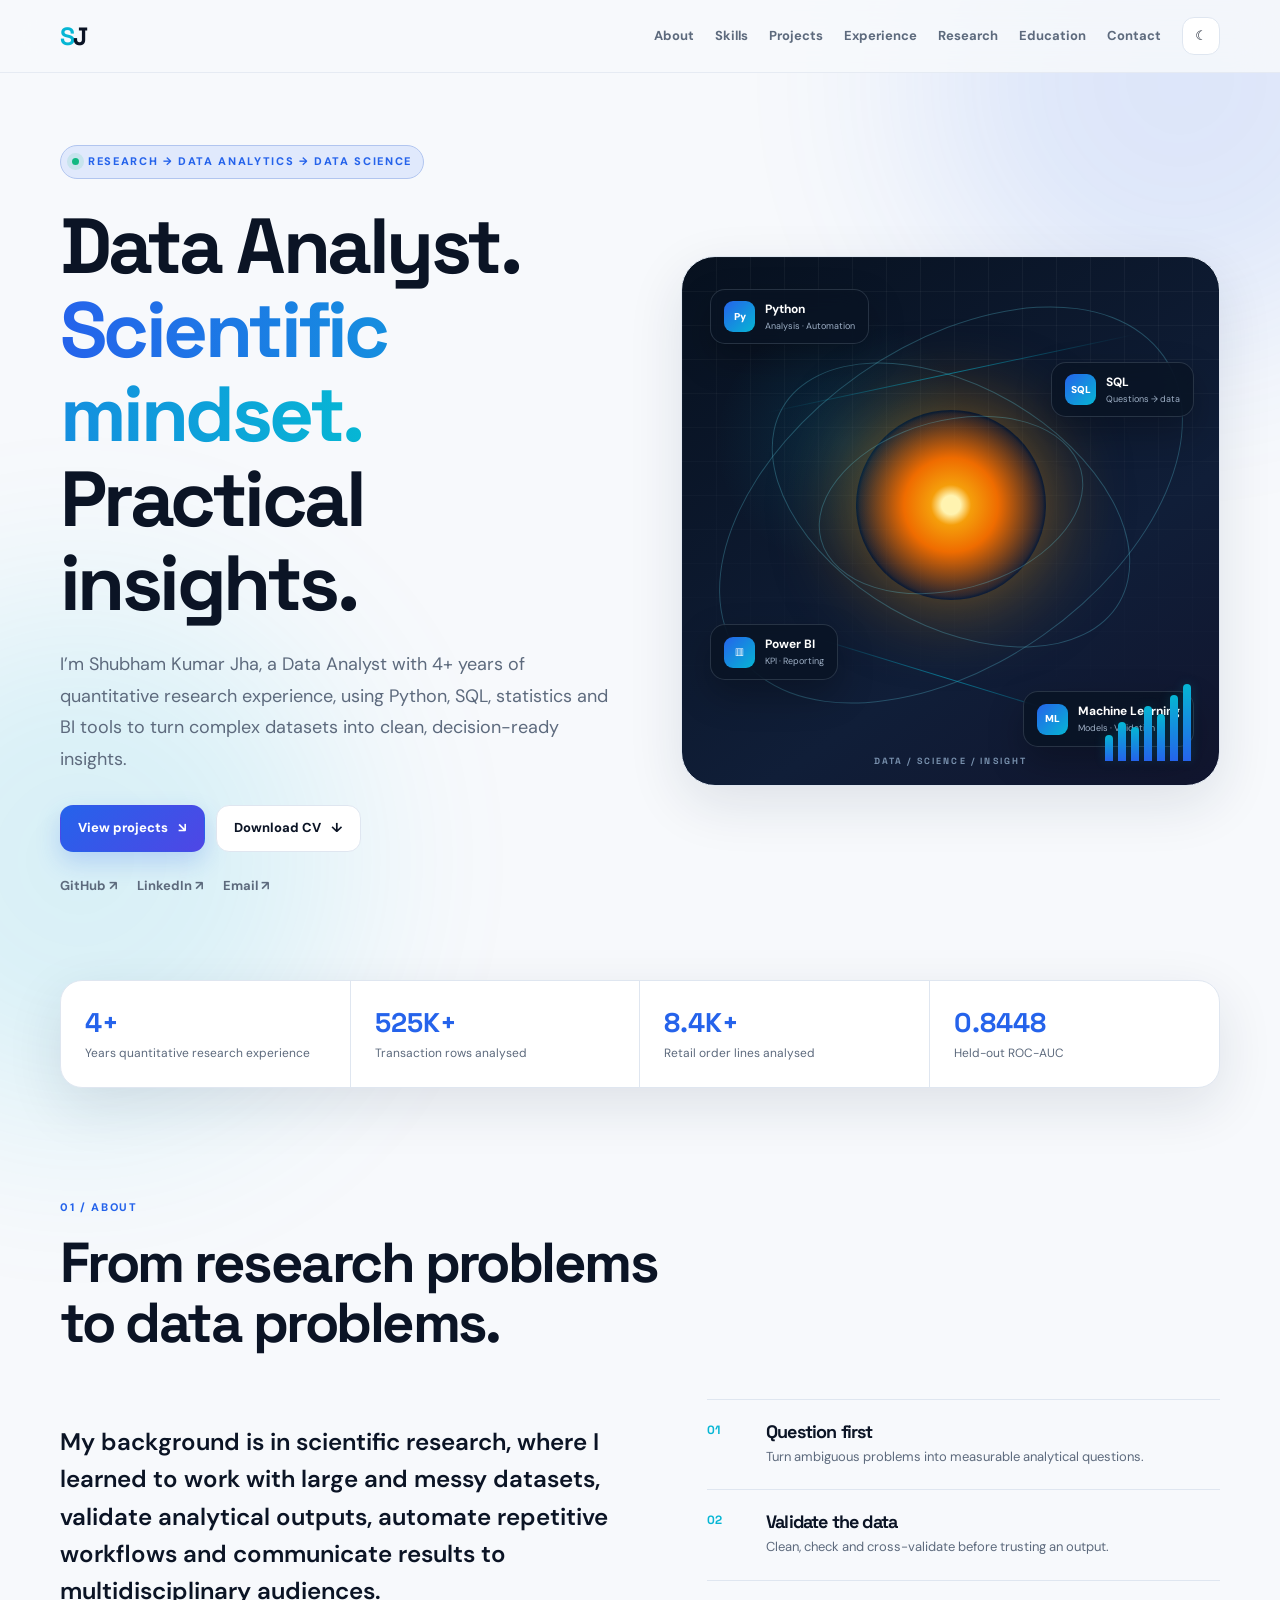
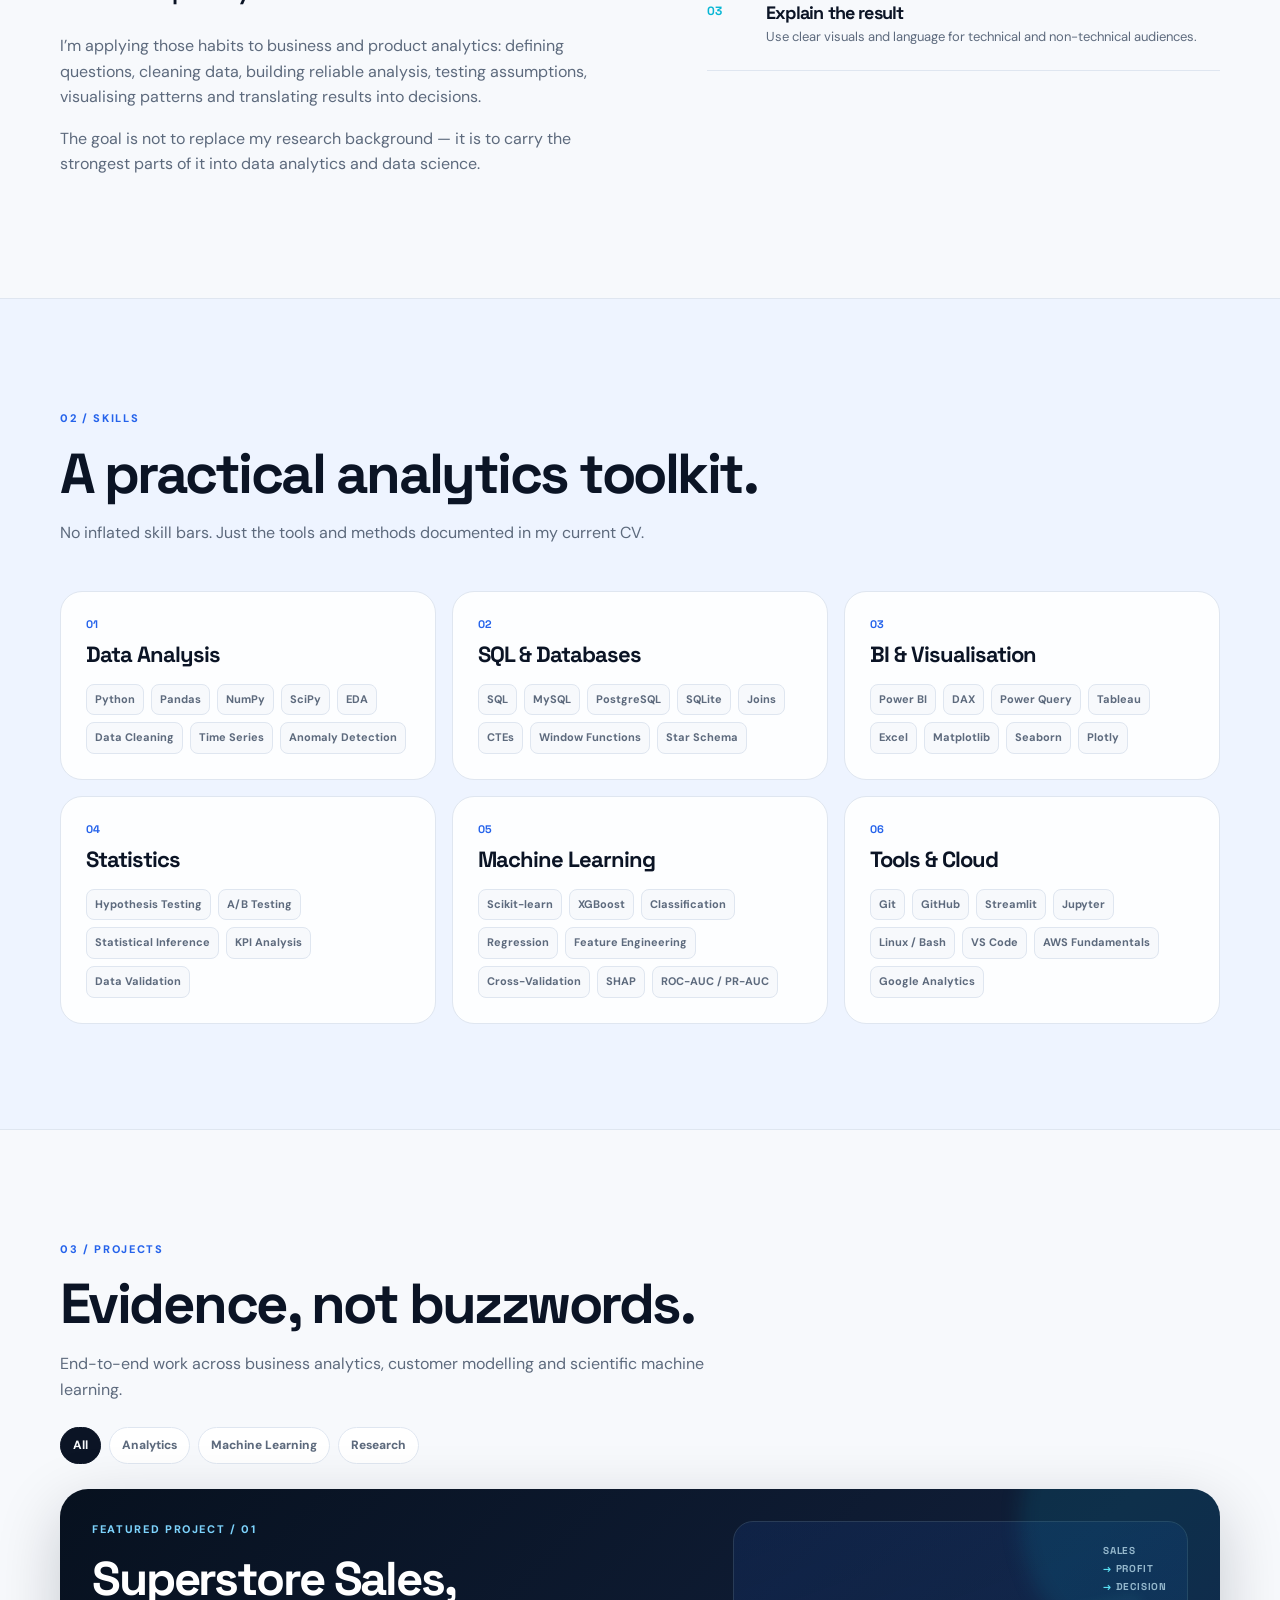
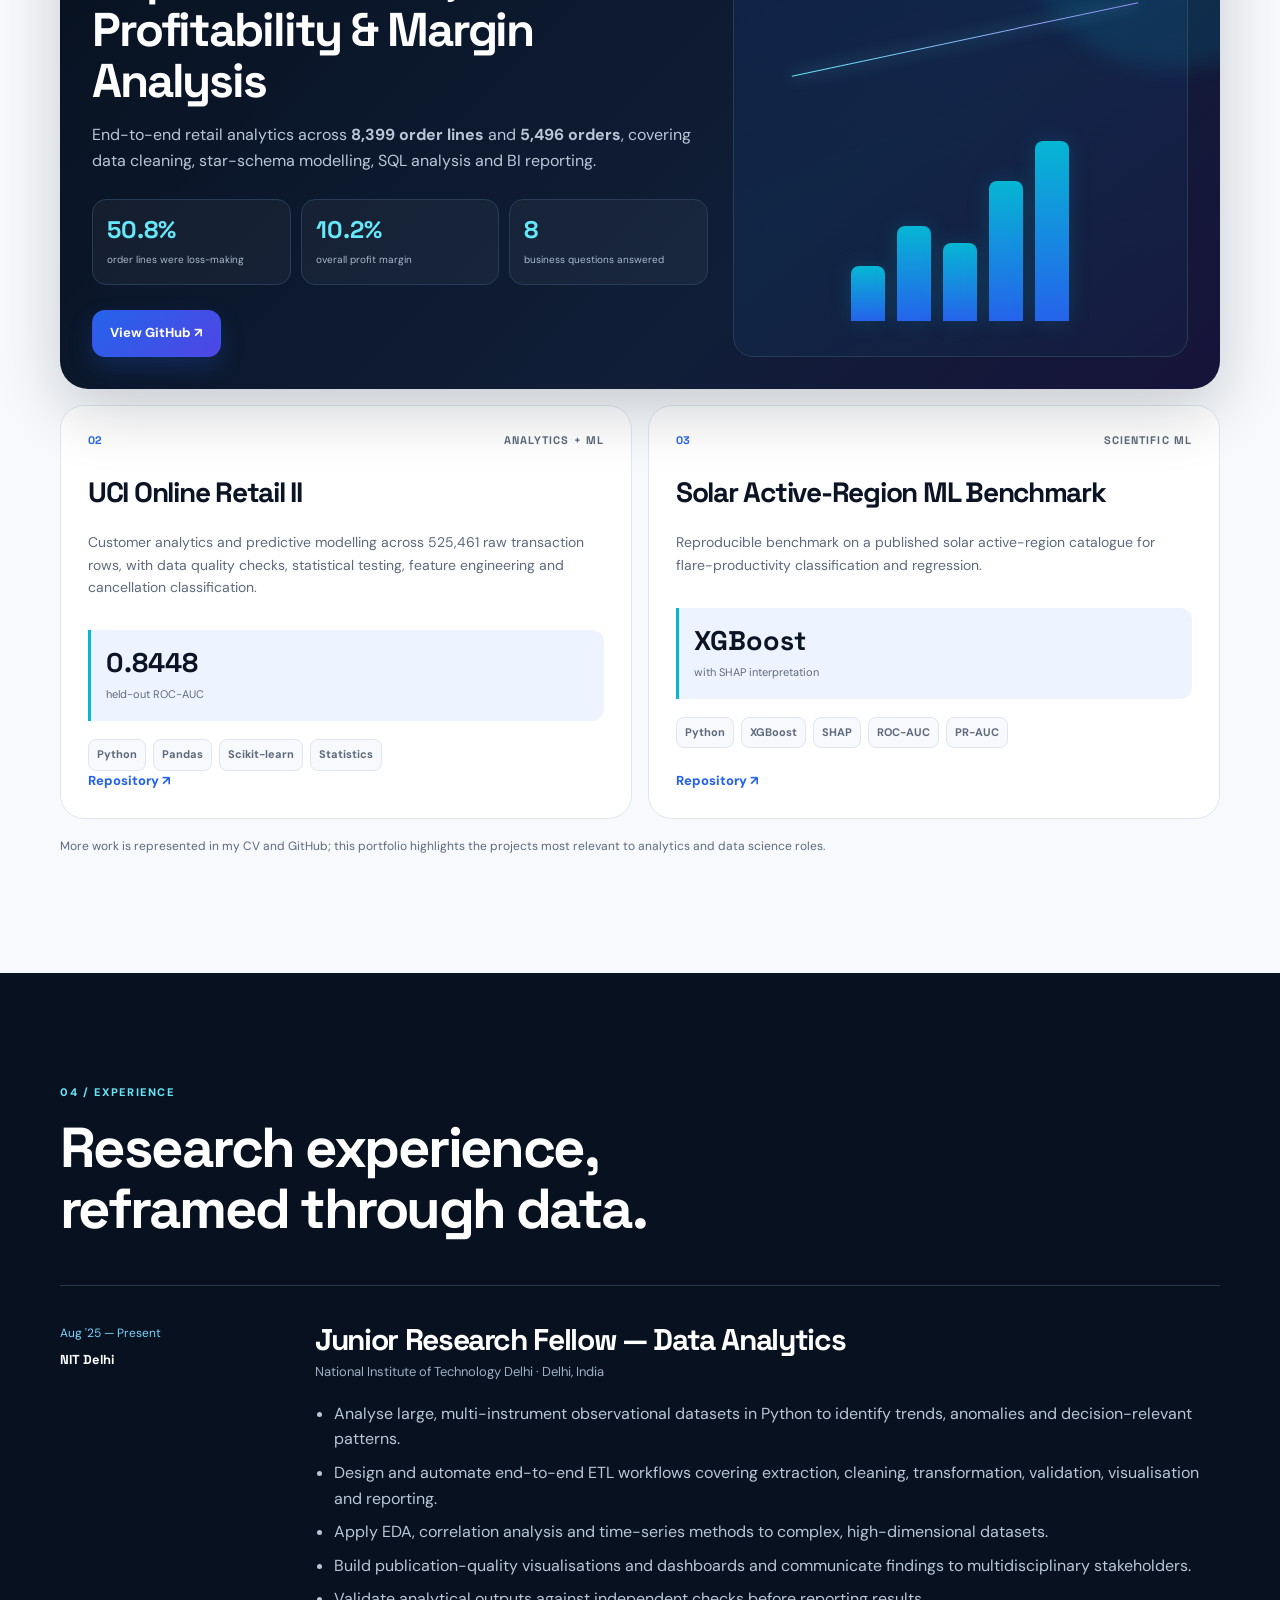
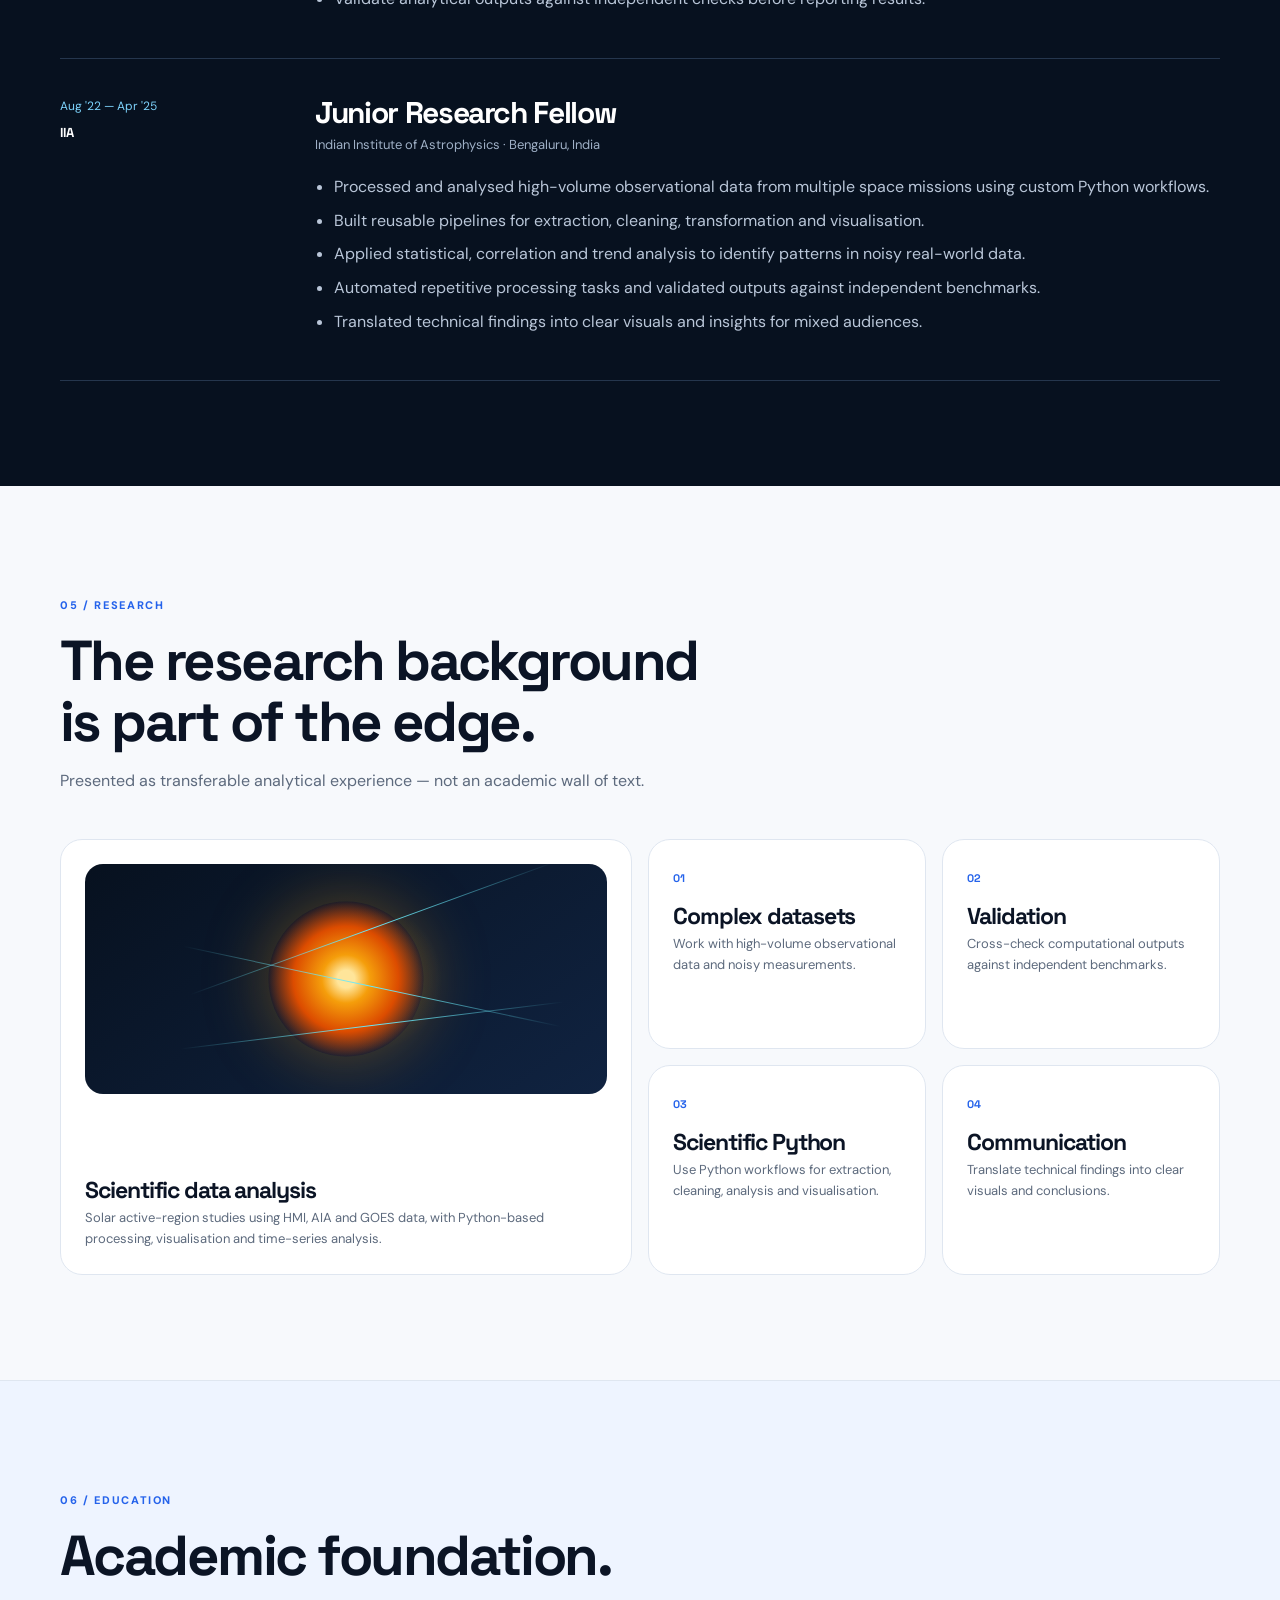
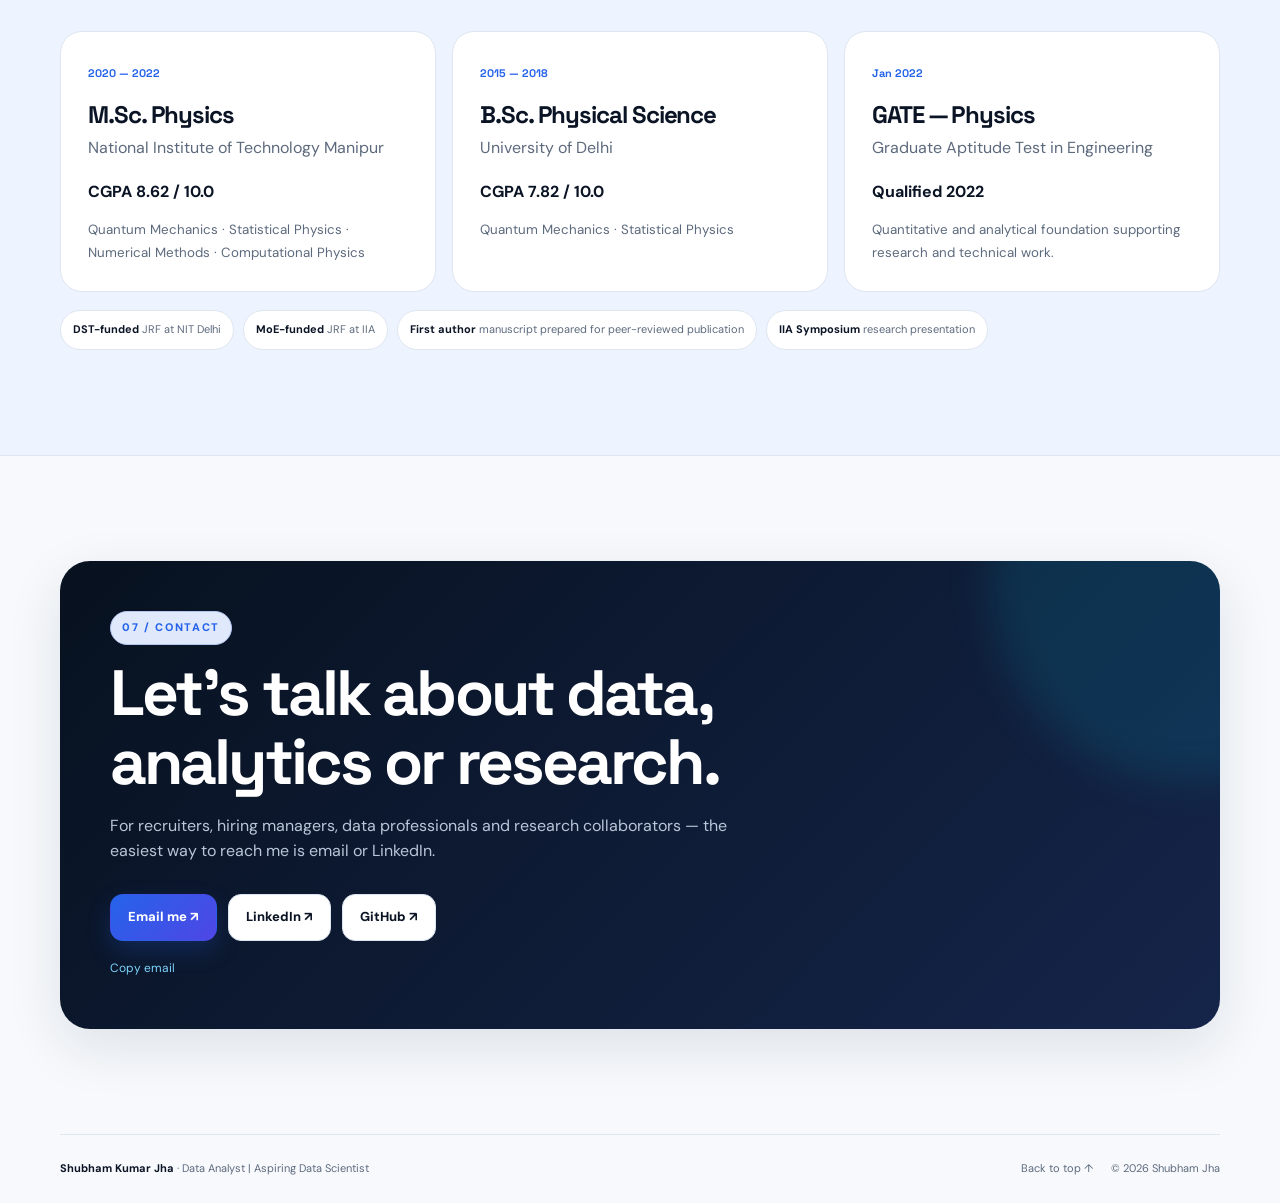
==== index.html @ 53097e05 "Add files via upload" ====
<!doctype html>
<html lang="en">
<head>
  <meta charset="utf-8">
  <meta name="viewport" content="width=device-width, initial-scale=1">
  <meta name="description" content="Shubham Kumar Jha — Data Analyst and Aspiring Data Scientist. Python, SQL, Power BI, statistics, machine learning and scientific data analytics portfolio.">
  <meta name="author" content="Shubham Kumar Jha">
  <meta name="keywords" content="Shubham Kumar Jha, Data Analyst, Data Scientist, Python, SQL, Power BI, Statistics, Machine Learning, Research Data Analytics">
  <link rel="canonical" href="https://shubham-k-jha.github.io/">
  <meta property="og:type" content="website">
  <meta property="og:title" content="Shubham Kumar Jha | Data Analyst Portfolio">
  <meta property="og:description" content="Research-to-data portfolio featuring analytics, SQL, Python, BI and machine learning projects.">
  <meta property="og:url" content="https://shubham-k-jha.github.io/">
  <meta property="og:image" content="https://shubham-k-jha.github.io/assets/og-card.svg">
  <meta name="twitter:card" content="summary_large_image">
  <meta name="twitter:title" content="Shubham Kumar Jha | Data Analyst Portfolio">
  <meta name="twitter:description" content="Python, SQL, Power BI, statistics, machine learning and scientific data analytics.">
  <meta name="theme-color" content="#07111f">
  <title>Shubham Kumar Jha | Data Analyst Portfolio</title>
  <link rel="icon" href="assets/favicon.svg" type="image/svg+xml">
  <link rel="preconnect" href="https://fonts.googleapis.com">
  <link rel="preconnect" href="https://fonts.gstatic.com" crossorigin>
  <link href="https://fonts.googleapis.com/css2?family=DM+Sans:wght@400;500;600;700&family=Space+Grotesk:wght@500;600;700&display=swap" rel="stylesheet">
  <link rel="stylesheet" href="style.css">
</head>
<body>
  <div class="scroll-progress" id="scrollProgress"></div>
  <div class="site-glow glow-one" aria-hidden="true"></div>
  <div class="site-glow glow-two" aria-hidden="true"></div>

  <header class="site-header" id="top">
    <nav class="nav shell" aria-label="Primary navigation">
      <a class="brand" href="#home" aria-label="Shubham Jha home"><span>S</span>J</a>
      <button class="menu-toggle" id="menuToggle" aria-expanded="false" aria-controls="navLinks" aria-label="Open menu"><span></span><span></span><span></span></button>
      <div class="nav-links" id="navLinks">
        <a href="#about">About</a>
        <a href="#skills">Skills</a>
        <a href="#projects">Projects</a>
        <a href="#experience">Experience</a>
        <a href="#research">Research</a>
        <a href="#education">Education</a>
        <a href="#contact">Contact</a>
        <button class="theme-toggle" id="themeToggle" type="button" aria-label="Switch to light mode">☾</button>
      </div>
    </nav>
  </header>

  <main>
    <section class="hero shell section-pad" id="home">
      <div class="hero-copy reveal">
        <div class="kicker"><span class="pulse"></span> Research → Data Analytics → Data Science</div>
        <h1>Data Analyst.<br><span>Scientific mindset.</span><br>Practical insights.</h1>
        <p class="hero-lead">I’m Shubham Kumar Jha, a Data Analyst with 4+ years of quantitative research experience, using Python, SQL, statistics and BI tools to turn complex datasets into clean, decision-ready insights.</p>
        <div class="hero-actions">
          <a class="btn btn-primary" href="#projects">View projects <span>↘</span></a>
          <a class="btn btn-ghost" href="assets/Shubham_Kumar_Jha_CV.pdf" download>Download CV <span>↓</span></a>
        </div>
        <div class="hero-links" aria-label="Professional links">
          <a href="https://github.com/shubham-k-jha" target="_blank" rel="noopener noreferrer">GitHub ↗</a>
          <a href="https://www.linkedin.com/in/shubhamkjha-datascience" target="_blank" rel="noopener noreferrer">LinkedIn ↗</a>
          <a href="mailto:sjha31190@gmail.com">Email ↗</a>
        </div>
      </div>

      <div class="hero-visual reveal delay-1" aria-label="Abstract data and science visualization">
        <div class="visual-grid"></div>
        <div class="sun-core" aria-hidden="true"></div>
        <div class="orbit orbit-1"></div><div class="orbit orbit-2"></div><div class="orbit orbit-3"></div>
        <div class="data-line line-a"></div><div class="data-line line-b"></div>
        <div class="visual-card vc-python"><span class="mini-icon">Py</span><div><b>Python</b><small>Analysis · Automation</small></div></div>
        <div class="visual-card vc-sql"><span class="mini-icon">SQL</span><div><b>SQL</b><small>Questions → data</small></div></div>
        <div class="visual-card vc-bi"><span class="mini-icon">▥</span><div><b>Power BI</b><small>KPI · Reporting</small></div></div>
        <div class="visual-card vc-ml"><span class="mini-icon">ML</span><div><b>Machine Learning</b><small>Models · Validation</small></div></div>
        <div class="chart-bars" aria-hidden="true"><i style="height:32%"></i><i style="height:48%"></i><i style="height:42%"></i><i style="height:68%"></i><i style="height:58%"></i><i style="height:82%"></i><i style="height:96%"></i></div>
        <div class="visual-caption">DATA / SCIENCE / INSIGHT</div>
      </div>
    </section>

    <section class="proof-strip shell reveal" aria-label="Portfolio highlights">
      <div><strong>4+</strong><span>Years quantitative research experience</span></div>
      <div><strong>525K+</strong><span>Transaction rows analysed</span></div>
      <div><strong>8.4K+</strong><span>Retail order lines analysed</span></div>
      <div><strong>0.8448</strong><span>Held-out ROC-AUC</span></div>
    </section>

    <section class="section-pad shell" id="about">
      <div class="section-heading reveal"><span>01 / ABOUT</span><h2>From research problems<br>to data problems.</h2></div>
      <div class="about-grid">
        <div class="about-story reveal">
          <p class="lead-copy">My background is in scientific research, where I learned to work with large and messy datasets, validate analytical outputs, automate repetitive workflows and communicate results to multidisciplinary audiences.</p>
          <p>I’m applying those habits to business and product analytics: defining questions, cleaning data, building reliable analysis, testing assumptions, visualising patterns and translating results into decisions.</p>
          <p>The goal is not to replace my research background — it is to carry the strongest parts of it into data analytics and data science.</p>
        </div>
        <div class="principles reveal delay-1">
          <div class="principle"><span>01</span><div><h3>Question first</h3><p>Turn ambiguous problems into measurable analytical questions.</p></div></div>
          <div class="principle"><span>02</span><div><h3>Validate the data</h3><p>Clean, check and cross-validate before trusting an output.</p></div></div>
          <div class="principle"><span>03</span><div><h3>Explain the result</h3><p>Use clear visuals and language for technical and non-technical audiences.</p></div></div>
        </div>
      </div>
    </section>

    <section class="section-pad alt-section" id="skills">
      <div class="shell">
        <div class="section-heading reveal"><span>02 / SKILLS</span><h2>A practical analytics toolkit.</h2><p>No inflated skill bars. Just the tools and methods documented in my current CV.</p></div>
        <div class="skill-grid">
          <article class="skill-card reveal"><div class="skill-mark">01</div><h3>Data Analysis</h3><div class="chips"><span>Python</span><span>Pandas</span><span>NumPy</span><span>SciPy</span><span>EDA</span><span>Data Cleaning</span><span>Time Series</span><span>Anomaly Detection</span></div></article>
          <article class="skill-card reveal delay-1"><div class="skill-mark">02</div><h3>SQL & Databases</h3><div class="chips"><span>SQL</span><span>MySQL</span><span>PostgreSQL</span><span>SQLite</span><span>Joins</span><span>CTEs</span><span>Window Functions</span><span>Star Schema</span></div></article>
          <article class="skill-card reveal delay-2"><div class="skill-mark">03</div><h3>BI & Visualisation</h3><div class="chips"><span>Power BI</span><span>DAX</span><span>Power Query</span><span>Tableau</span><span>Excel</span><span>Matplotlib</span><span>Seaborn</span><span>Plotly</span></div></article>
          <article class="skill-card reveal"><div class="skill-mark">04</div><h3>Statistics</h3><div class="chips"><span>Hypothesis Testing</span><span>A/B Testing</span><span>Statistical Inference</span><span>KPI Analysis</span><span>Data Validation</span></div></article>
          <article class="skill-card reveal delay-1"><div class="skill-mark">05</div><h3>Machine Learning</h3><div class="chips"><span>Scikit-learn</span><span>XGBoost</span><span>Classification</span><span>Regression</span><span>Feature Engineering</span><span>Cross-Validation</span><span>SHAP</span><span>ROC-AUC / PR-AUC</span></div></article>
          <article class="skill-card reveal delay-2"><div class="skill-mark">06</div><h3>Tools & Cloud</h3><div class="chips"><span>Git</span><span>GitHub</span><span>Streamlit</span><span>Jupyter</span><span>Linux / Bash</span><span>VS Code</span><span>AWS Fundamentals</span><span>Google Analytics</span></div></article>
        </div>
      </div>
    </section>

    <section class="section-pad shell" id="projects">
      <div class="section-heading reveal"><span>03 / PROJECTS</span><h2>Evidence, not buzzwords.</h2><p>End-to-end work across business analytics, customer modelling and scientific machine learning.</p></div>
      <div class="filter-row reveal" role="group" aria-label="Project filters">
        <button class="filter active" data-filter="all">All</button><button class="filter" data-filter="analytics">Analytics</button><button class="filter" data-filter="ml">Machine Learning</button><button class="filter" data-filter="research">Research</button>
      </div>

      <article class="featured-project reveal" data-project="analytics">
        <div class="featured-copy">
          <div class="project-label">FEATURED PROJECT / 01</div>
          <h3>Superstore Sales, Profitability & Margin Analysis</h3>
          <p>End-to-end retail analytics across <b>8,399 order lines</b> and <b>5,496 orders</b>, covering data cleaning, star-schema modelling, SQL analysis and BI reporting.</p>
          <div class="finding-grid"><div><strong>50.8%</strong><span>order lines were loss-making</span></div><div><strong>10.2%</strong><span>overall profit margin</span></div><div><strong>8</strong><span>business questions answered</span></div></div>
          <div class="project-actions"><a class="btn btn-primary" href="https://github.com/shubham-k-jha/superstore-analysis" target="_blank" rel="noopener noreferrer">View GitHub ↗</a></div>
        </div>
        <div class="project-visual retail-visual" aria-hidden="true"><div class="bar b1"></div><div class="bar b2"></div><div class="bar b3"></div><div class="bar b4"></div><div class="bar b5"></div><div class="line-chart"></div><div class="visual-note">SALES<br><b>→</b> PROFIT<br><b>→</b> DECISION</div></div>
      </article>

      <div class="project-grid">
        <article class="project-card reveal" data-project="analytics ml">
          <div class="project-index">02 <span>ANALYTICS + ML</span></div>
          <h3>UCI Online Retail II</h3>
          <p>Customer analytics and predictive modelling across 525,461 raw transaction rows, with data quality checks, statistical testing, feature engineering and cancellation classification.</p>
          <div class="metric"><strong>0.8448</strong><span>held-out ROC-AUC</span></div>
          <div class="chips"><span>Python</span><span>Pandas</span><span>Scikit-learn</span><span>Statistics</span></div>
          <a class="text-link" href="https://github.com/shubham-k-jha/online-retail-analytics" target="_blank" rel="noopener noreferrer">Repository ↗</a>
        </article>
        <article class="project-card reveal delay-1" data-project="research ml">
          <div class="project-index">03 <span>SCIENTIFIC ML</span></div>
          <h3>Solar Active-Region ML Benchmark</h3>
          <p>Reproducible benchmark on a published solar active-region catalogue for flare-productivity classification and regression.</p>
          <div class="metric"><strong>XGBoost</strong><span>with SHAP interpretation</span></div>
          <div class="chips"><span>Python</span><span>XGBoost</span><span>SHAP</span><span>ROC-AUC</span><span>PR-AUC</span></div>
          <a class="text-link" href="https://github.com/shubham-k-jha/solar-ar-kutsenko-ml" target="_blank" rel="noopener noreferrer">Repository ↗</a>
        </article>
      </div>
      <p class="project-note reveal">More work is represented in my CV and GitHub; this portfolio highlights the projects most relevant to analytics and data science roles.</p>
    </section>

    <section class="section-pad dark-section" id="experience">
      <div class="shell">
        <div class="section-heading reveal"><span>04 / EXPERIENCE</span><h2>Research experience,<br>reframed through data.</h2></div>
        <div class="experience-list">
          <article class="experience-item reveal"><div class="experience-meta"><span>Aug '25 — Present</span><b>NIT Delhi</b></div><div><h3>Junior Research Fellow — Data Analytics</h3><p class="org">National Institute of Technology Delhi · Delhi, India</p><ul><li>Analyse large, multi-instrument observational datasets in Python to identify trends, anomalies and decision-relevant patterns.</li><li>Design and automate end-to-end ETL workflows covering extraction, cleaning, transformation, validation, visualisation and reporting.</li><li>Apply EDA, correlation analysis and time-series methods to complex, high-dimensional datasets.</li><li>Build publication-quality visualisations and dashboards and communicate findings to multidisciplinary stakeholders.</li><li>Validate analytical outputs against independent checks before reporting results.</li></ul></div></article>
          <article class="experience-item reveal"><div class="experience-meta"><span>Aug '22 — Apr '25</span><b>IIA</b></div><div><h3>Junior Research Fellow</h3><p class="org">Indian Institute of Astrophysics · Bengaluru, India</p><ul><li>Processed and analysed high-volume observational data from multiple space missions using custom Python workflows.</li><li>Built reusable pipelines for extraction, cleaning, transformation and visualisation.</li><li>Applied statistical, correlation and trend analysis to identify patterns in noisy real-world data.</li><li>Automated repetitive processing tasks and validated outputs against independent benchmarks.</li><li>Translated technical findings into clear visuals and insights for mixed audiences.</li></ul></div></article>
        </div>
      </div>
    </section>

    <section class="section-pad shell" id="research">
      <div class="section-heading reveal"><span>05 / RESEARCH</span><h2>The research background<br>is part of the edge.</h2><p>Presented as transferable analytical experience — not an academic wall of text.</p></div>
      <div class="research-grid">
        <div class="research-card big reveal"><div class="research-art"><div class="solar-disc"></div><div class="signal signal-1"></div><div class="signal signal-2"></div><div class="signal signal-3"></div></div><div><h3>Scientific data analysis</h3><p>Solar active-region studies using HMI, AIA and GOES data, with Python-based processing, visualisation and time-series analysis.</p></div></div>
        <div class="research-card reveal delay-1"><span>01</span><h3>Complex datasets</h3><p>Work with high-volume observational data and noisy measurements.</p></div>
        <div class="research-card reveal delay-2"><span>02</span><h3>Validation</h3><p>Cross-check computational outputs against independent benchmarks.</p></div>
        <div class="research-card reveal"><span>03</span><h3>Scientific Python</h3><p>Use Python workflows for extraction, cleaning, analysis and visualisation.</p></div>
        <div class="research-card reveal delay-1"><span>04</span><h3>Communication</h3><p>Translate technical findings into clear visuals and conclusions.</p></div>
      </div>
    </section>

    <section class="section-pad alt-section" id="education">
      <div class="shell">
        <div class="section-heading reveal"><span>06 / EDUCATION</span><h2>Academic foundation.</h2></div>
        <div class="education-grid">
          <article class="education-card reveal"><span>2020 — 2022</span><h3>M.Sc. Physics</h3><p>National Institute of Technology Manipur</p><strong>CGPA 8.62 / 10.0</strong><small>Quantum Mechanics · Statistical Physics · Numerical Methods · Computational Physics</small></article>
          <article class="education-card reveal delay-1"><span>2015 — 2018</span><h3>B.Sc. Physical Science</h3><p>University of Delhi</p><strong>CGPA 7.82 / 10.0</strong><small>Quantum Mechanics · Statistical Physics</small></article>
          <article class="education-card reveal delay-2"><span>Jan 2022</span><h3>GATE — Physics</h3><p>Graduate Aptitude Test in Engineering</p><strong>Qualified 2022</strong><small>Quantitative and analytical foundation supporting research and technical work.</small></article>
        </div>
        <div class="achievements reveal"><span><b>DST-funded</b> JRF at NIT Delhi</span><span><b>MoE-funded</b> JRF at IIA</span><span><b>First author</b> manuscript prepared for peer-reviewed publication</span><span><b>IIA Symposium</b> research presentation</span></div>
      </div>
    </section>

    <section class="section-pad shell" id="contact">
      <div class="contact-card reveal">
        <div><div class="kicker">07 / CONTACT</div><h2>Let’s talk about data, analytics or research.</h2><p>For recruiters, hiring managers, data professionals and research collaborators — the easiest way to reach me is email or LinkedIn.</p></div>
        <div class="contact-actions"><a class="btn btn-primary" href="mailto:sjha31190@gmail.com">Email me ↗</a><a class="btn btn-light" href="https://www.linkedin.com/in/shubhamkjha-datascience" target="_blank" rel="noopener noreferrer">LinkedIn ↗</a><a class="btn btn-light" href="https://github.com/shubham-k-jha" target="_blank" rel="noopener noreferrer">GitHub ↗</a></div>
        <button class="copy-email" id="copyEmail" type="button" data-email="sjha31190@gmail.com">Copy email</button><span class="copy-status" id="copyStatus" role="status" aria-live="polite"></span>
      </div>
    </section>
  </main>

  <footer><div class="shell footer-inner"><div><strong>Shubham Kumar Jha</strong><span> · Data Analyst | Aspiring Data Scientist</span></div><div><a href="#top">Back to top ↑</a><span>© <span id="year"></span> Shubham Jha</span></div></div></footer>
  <button class="back-top" id="backTop" aria-label="Back to top">↑</button>
  <script src="script.js"></script>
</body>
</html>
---- style.css ----
:root{--bg:#f7f9fc;--surface:#fff;--surface-2:#eef4ff;--text:#0b1425;--muted:#5d6a7d;--line:#dfe6f0;--navy:#07111f;--primary:#2563eb;--primary-2:#4f46e5;--cyan:#06b6d4;--purple:#7c3aed;--orange:#f59e0b;--success:#10b981;--shadow:0 18px 55px rgba(15,35,65,.11);--radius:24px}*{box-sizing:border-box}html{scroll-behavior:smooth;scroll-padding-top:82px}body{margin:0;background:var(--bg);color:var(--text);font-family:'DM Sans',system-ui,sans-serif;line-height:1.6;overflow-x:hidden}body.dark{--bg:#070c16;--surface:#0e1727;--surface-2:#101d32;--text:#f3f7ff;--muted:#9cabc0;--line:#223047;--shadow:0 18px 55px rgba(0,0,0,.35)}a{color:inherit;text-decoration:none}button{font:inherit}.shell{width:min(1160px,calc(100% - 40px));margin-inline:auto}.scroll-progress{position:fixed;z-index:1000;top:0;left:0;width:0;height:3px;background:linear-gradient(90deg,var(--cyan),var(--primary),var(--purple));box-shadow:0 0 14px rgba(37,99,235,.55)}.site-glow{position:fixed;width:520px;height:520px;border-radius:50%;filter:blur(100px);opacity:.12;pointer-events:none;z-index:-1}.glow-one{background:var(--primary);top:-180px;right:-160px}.glow-two{background:var(--cyan);bottom:-220px;left:-180px}.site-header{position:sticky;top:0;z-index:50;background:color-mix(in srgb,var(--bg) 83%,transparent);backdrop-filter:blur(18px);border-bottom:1px solid color-mix(in srgb,var(--line) 72%,transparent)}.nav{height:72px;display:flex;align-items:center;justify-content:space-between}.brand{font-family:'Space Grotesk';font-weight:700;font-size:25px;letter-spacing:-.08em}.brand span{color:var(--cyan)}.nav-links{display:flex;align-items:center;gap:21px;font-size:13px;font-weight:700}.nav-links a{color:var(--muted);transition:.2s}.nav-links a:hover,.nav-links a.active{color:var(--text)}.theme-toggle,.menu-toggle{border:1px solid var(--line);background:var(--surface);color:var(--text);cursor:pointer;border-radius:12px}.theme-toggle{width:38px;height:38px}.menu-toggle{display:none;width:42px;height:40px;padding:9px}.menu-toggle span{display:block;height:2px;background:var(--text);margin:5px 0}.section-pad{padding:105px 0}.hero{min-height:calc(100vh - 72px);display:grid;grid-template-columns:1.02fr .98fr;gap:60px;align-items:center;padding-top:72px}.kicker,.project-label,.section-heading>span{font-size:11px;letter-spacing:.15em;text-transform:uppercase;font-weight:800;color:var(--primary)}.kicker{display:inline-flex;gap:9px;align-items:center;padding:7px 11px;border:1px solid color-mix(in srgb,var(--primary) 25%,var(--line));border-radius:999px;background:color-mix(in srgb,var(--surface) 86%,var(--primary) 14%)}.pulse{width:7px;height:7px;border-radius:50%;background:var(--success);box-shadow:0 0 0 5px rgba(16,185,129,.12)}h1,h2,h3{font-family:'Space Grotesk',sans-serif;line-height:1.08;letter-spacing:-.045em}h1{font-size:clamp(48px,6.1vw,82px);margin:25px 0 24px;max-width:760px}h1 span{background:linear-gradient(90deg,var(--primary),var(--cyan));-webkit-background-clip:text;background-clip:text;color:transparent}.hero-lead{font-size:18px;color:var(--muted);max-width:690px;line-height:1.75}.hero-actions,.contact-actions{display:flex;gap:11px;flex-wrap:wrap;margin-top:30px}.btn{display:inline-flex;align-items:center;justify-content:center;gap:10px;padding:12px 17px;border-radius:13px;border:1px solid transparent;font-size:13px;font-weight:800;transition:.25s}.btn:hover{transform:translateY(-2px)}.btn-primary{background:linear-gradient(135deg,var(--primary),var(--primary-2));color:#fff;box-shadow:0 10px 25px rgba(37,99,235,.22)}.btn-ghost{border-color:var(--line);background:var(--surface)}.btn-light{border-color:#dbe4f1;background:#fff;color:#0b1425}.hero-links{display:flex;gap:20px;margin-top:24px;color:var(--muted);font-size:13px;font-weight:700}.hero-links a:hover{text-decoration:underline;color:var(--primary)}.hero-visual{position:relative;height:530px;border:1px solid var(--line);border-radius:34px;overflow:hidden;background:radial-gradient(circle at 30% 35%,rgba(6,182,212,.12),transparent 25%),linear-gradient(145deg,#07111f,#101e38 65%,#11152e);box-shadow:var(--shadow)}.visual-grid{position:absolute;inset:0;background-image:linear-gradient(rgba(255,255,255,.045) 1px,transparent 1px),linear-gradient(90deg,rgba(255,255,255,.045) 1px,transparent 1px);background-size:34px 34px;mask-image:linear-gradient(to bottom,black,transparent 92%)}.sun-core{position:absolute;width:190px;height:190px;left:50%;top:47%;transform:translate(-50%,-50%);border-radius:50%;background:radial-gradient(circle,#fff3b0 0 7%,#f59e0b 15%,#ef6c00 35%,rgba(239,108,0,.12) 68%,transparent 70%);box-shadow:0 0 80px rgba(245,158,11,.5)}.orbit{position:absolute;border:1px solid rgba(103,232,249,.25);border-radius:50%;left:50%;top:47%;transform:translate(-50%,-50%) rotate(-15deg)}.orbit-1{width:270px;height:170px}.orbit-2{width:390px;height:240px;transform:translate(-50%,-50%) rotate(30deg)}.orbit-3{width:520px;height:320px;transform:translate(-50%,-50%) rotate(-35deg)}.data-line{position:absolute;height:1px;background:linear-gradient(90deg,transparent,var(--cyan),transparent);opacity:.55}.line-a{width:70%;top:22%;left:15%;transform:rotate(-12deg)}.line-b{width:55%;bottom:20%;left:22%;transform:rotate(17deg)}.visual-card{position:absolute;display:flex;align-items:center;gap:10px;padding:10px 13px;border:1px solid rgba(148,163,184,.22);background:rgba(9,19,35,.76);backdrop-filter:blur(12px);border-radius:15px;color:#fff;box-shadow:0 15px 35px rgba(0,0,0,.25);animation:float 5s ease-in-out infinite}.visual-card b{display:block;font-size:12px}.visual-card small{display:block;color:#9fb0c6;font-size:9px}.mini-icon{display:grid;place-items:center;width:31px;height:31px;border-radius:9px;background:linear-gradient(135deg,var(--primary),var(--cyan));font-size:10px;font-weight:900}.vc-python{left:28px;top:32px}.vc-sql{right:25px;top:105px;animation-delay:-1.2s}.vc-bi{left:28px;bottom:105px;animation-delay:-2.4s}.vc-ml{right:25px;bottom:38px;animation-delay:-3.3s}.chart-bars{position:absolute;right:28px;bottom:24px;height:80px;display:flex;align-items:end;gap:5px}.chart-bars i{width:8px;background:linear-gradient(to top,var(--primary),var(--cyan));border-radius:5px 5px 0 0;box-shadow:0 0 12px rgba(6,182,212,.18)}.visual-caption{position:absolute;left:50%;bottom:18px;transform:translateX(-50%);font:700 9px 'Space Grotesk';letter-spacing:.24em;color:#7890ad;white-space:nowrap}@keyframes float{50%{transform:translateY(-7px)}}.proof-strip{display:grid;grid-template-columns:repeat(4,1fr);border:1px solid var(--line);border-radius:22px;background:var(--surface);box-shadow:var(--shadow);margin-top:-22px;position:relative;z-index:2}.proof-strip>div{padding:24px;border-right:1px solid var(--line)}.proof-strip>div:last-child{border-right:0}.proof-strip strong{display:block;font:700 27px 'Space Grotesk';color:var(--primary)}.proof-strip span{display:block;color:var(--muted);font-size:12px;margin-top:4px}.section-heading{max-width:850px;margin-bottom:45px}.section-heading h2{font-size:clamp(37px,4.4vw,62px);margin:14px 0 13px}.section-heading p{color:var(--muted);max-width:650px}.about-grid{display:grid;grid-template-columns:1.05fr .95fr;gap:80px}.about-story p{color:var(--muted);font-size:16px}.about-story .lead-copy{font-size:24px;line-height:1.55;color:var(--text);font-weight:600}.principles{border-top:1px solid var(--line)}.principle{display:grid;grid-template-columns:45px 1fr;gap:14px;padding:22px 0;border-bottom:1px solid var(--line)}.principle>span{font:700 12px 'Space Grotesk';color:var(--cyan)}.principle h3{margin:0 0 5px;font-size:18px}.principle p{margin:0;color:var(--muted);font-size:13px}.alt-section{background:var(--surface-2);border-block:1px solid var(--line)}.skill-grid{display:grid;grid-template-columns:repeat(3,1fr);gap:16px}.skill-card{background:color-mix(in srgb,var(--surface) 90%,transparent);border:1px solid var(--line);border-radius:22px;padding:25px;transition:.25s}.skill-card:hover,.project-card:hover,.education-card:hover{transform:translateY(-4px);box-shadow:var(--shadow)}.skill-mark{font:800 11px 'Space Grotesk';color:var(--primary)}.skill-card h3{font-size:22px;margin:12px 0 17px}.chips{display:flex;flex-wrap:wrap;gap:7px}.chips span{font-size:11px;font-weight:700;color:var(--muted);border:1px solid var(--line);background:var(--bg);padding:6px 8px;border-radius:8px}.filter-row{display:flex;gap:8px;flex-wrap:wrap;margin:-20px 0 25px}.filter{cursor:pointer;border:1px solid var(--line);background:var(--surface);color:var(--muted);padding:8px 12px;border-radius:999px;font-size:12px;font-weight:800}.filter.active,.filter:hover{background:var(--text);color:var(--bg);border-color:var(--text)}.featured-project{display:grid;grid-template-columns:1.15fr .85fr;gap:25px;padding:32px;border-radius:28px;background:linear-gradient(135deg,#07111f,#101e38 65%,#17133a);color:#fff;overflow:hidden;position:relative;box-shadow:0 20px 65px rgba(7,17,31,.2)}.featured-project:after{content:'';position:absolute;width:300px;height:300px;border-radius:50%;background:rgba(6,182,212,.12);right:-100px;top:-120px;filter:blur(10px)}.featured-copy{position:relative;z-index:2}.project-label{color:#7dd3fc}.featured-copy h3{font-size:clamp(30px,3.7vw,48px);margin:14px 0}.featured-copy p{color:#b9c6d8;max-width:680px}.finding-grid{display:grid;grid-template-columns:repeat(3,1fr);gap:10px;margin:25px 0}.finding-grid div{border:1px solid #293c57;background:rgba(255,255,255,.04);border-radius:14px;padding:14px}.finding-grid strong{display:block;font:700 24px 'Space Grotesk';color:#67e8f9}.finding-grid span{font-size:10px;color:#aab9cc}.retail-visual{min-height:300px;position:relative;border:1px solid #293c57;border-radius:20px;background:linear-gradient(160deg,rgba(37,99,235,.12),rgba(6,182,212,.04));overflow:hidden;display:flex;align-items:end;justify-content:center;gap:12px;padding:35px}.bar{width:34px;border-radius:8px 8px 0 0;background:linear-gradient(to top,var(--primary),var(--cyan));box-shadow:0 0 22px rgba(6,182,212,.18)}.b1{height:55px}.b2{height:95px}.b3{height:78px}.b4{height:140px}.b5{height:180px}.line-chart{position:absolute;left:12%;right:10%;top:27%;height:1px;background:linear-gradient(90deg,#67e8f9,#a78bfa);transform:rotate(-12deg);box-shadow:0 0 15px #67e8f9}.visual-note{position:absolute;top:20px;right:20px;color:#aab9cc;font:700 10px/1.8 'Space Grotesk';letter-spacing:.08em}.visual-note b{color:#67e8f9}.project-grid{display:grid;grid-template-columns:repeat(2,1fr);gap:16px;margin-top:16px}.project-card{display:flex;flex-direction:column;min-height:390px;border:1px solid var(--line);background:var(--surface);border-radius:24px;padding:27px;transition:.25s}.project-index{font:800 11px 'Space Grotesk';color:var(--primary);display:flex;justify-content:space-between}.project-index span{color:var(--muted);letter-spacing:.1em}.project-card h3{font-size:28px;margin:30px 0 10px}.project-card p{color:var(--muted);font-size:14px}.metric{margin:18px 0;padding:15px;border-left:3px solid var(--cyan);background:var(--surface-2);border-radius:0 12px 12px 0}.metric strong{display:block;font:700 27px 'Space Grotesk'}.metric span{font-size:11px;color:var(--muted)}.project-card .text-link{margin-top:auto;color:var(--primary);font-weight:800;font-size:13px}.project-note{font-size:12px;color:var(--muted);margin-top:18px}.project-card.is-hidden,.featured-project.is-hidden{display:none}.dark-section{background:#07111f;color:#fff}.dark-section .section-heading>span{color:#67e8f9}.dark-section .section-heading p{color:#9fb0c6}.experience-list{border-top:1px solid #25364d}.experience-item{display:grid;grid-template-columns:210px 1fr;gap:45px;padding:38px 0;border-bottom:1px solid #25364d}.experience-meta{color:#7dd3fc;font-size:12px}.experience-meta b{display:block;margin-top:7px;color:#fff;font-family:'Space Grotesk';font-size:13px}.experience-item h3{font-size:30px;margin:0 0 6px}.org{color:#9fb0c6;margin:0 0 18px;font-size:13px}.experience-item ul{margin:0;padding-left:19px;color:#b9c6d8}.experience-item li{margin:8px 0}.research-grid{display:grid;grid-template-columns:repeat(4,1fr);gap:16px}.research-card{border:1px solid var(--line);background:var(--surface);border-radius:22px;padding:24px;min-height:210px}.research-card.big{grid-column:span 2;grid-row:span 2;display:flex;flex-direction:column;justify-content:space-between;min-height:436px}.research-art{height:230px;border-radius:18px;overflow:hidden;position:relative;background:radial-gradient(circle at 55% 50%,rgba(245,158,11,.2),transparent 23%),linear-gradient(145deg,#07111f,#102341)}.solar-disc{position:absolute;width:155px;height:155px;border-radius:50%;left:50%;top:50%;transform:translate(-50%,-50%);background:radial-gradient(circle,#ffe59a 0 8%,#f59e0b 22%,#dc4c00 48%,rgba(220,76,0,.05) 72%);box-shadow:0 0 65px rgba(245,158,11,.35)}.signal{position:absolute;left:18%;right:8%;height:1px;background:linear-gradient(90deg,transparent,#67e8f9,transparent)}.signal-1{top:28%;transform:rotate(-20deg)}.signal-2{top:53%;transform:rotate(12deg)}.signal-3{top:70%;transform:rotate(-7deg)}.research-card h3{font-size:23px;margin:14px 0 6px}.research-card p{font-size:13px;color:var(--muted);margin:0}.research-card>span{font:800 11px 'Space Grotesk';color:var(--primary)}.education-grid{display:grid;grid-template-columns:repeat(3,1fr);gap:16px}.education-card{background:var(--surface);border:1px solid var(--line);border-radius:22px;padding:27px;transition:.25s}.education-card>span{font:800 11px 'Space Grotesk';color:var(--primary)}.education-card h3{font-size:24px;margin:17px 0 7px}.education-card p{color:var(--muted);margin:0 0 18px}.education-card strong{display:block}.education-card small{display:block;color:var(--muted);margin-top:15px;line-height:1.7}.achievements{display:flex;flex-wrap:wrap;gap:9px;margin-top:18px}.achievements span{padding:10px 12px;border:1px solid var(--line);border-radius:999px;background:var(--surface);font-size:11px;color:var(--muted)}.achievements b{color:var(--text)}.contact-card{position:relative;overflow:hidden;padding:50px;border-radius:30px;background:linear-gradient(135deg,#07111f,#15254a);color:#fff;box-shadow:var(--shadow)}.contact-card:after{content:'';position:absolute;width:400px;height:400px;border-radius:50%;right:-170px;top:-180px;background:rgba(6,182,212,.13);filter:blur(20px)}.contact-card h2{font-size:clamp(38px,5vw,65px);max-width:760px;margin:14px 0}.contact-card p{max-width:650px;color:#b9c6d8}.contact-card .btn-ghost{color:#fff}.copy-email{margin-top:18px;background:transparent;border:0;color:#7dd3fc;cursor:pointer;font-size:12px;padding:0}.copy-status{font-size:11px;color:#86efac;margin-left:10px}.footer-inner{display:flex;justify-content:space-between;gap:20px;padding:25px 0;font-size:11px;color:var(--muted);border-top:1px solid var(--line)}.footer-inner strong{color:var(--text)}.footer-inner div:last-child{display:flex;gap:18px}.back-top{position:fixed;right:20px;bottom:20px;width:42px;height:42px;border-radius:50%;border:1px solid var(--line);background:var(--surface);color:var(--text);box-shadow:var(--shadow);cursor:pointer;opacity:0;transform:translateY(10px);pointer-events:none;transition:.25s;z-index:30}.back-top.show{opacity:1;transform:none;pointer-events:auto}.reveal{opacity:0;transform:translateY(20px);transition:opacity .7s ease,transform .7s ease}.reveal.visible{opacity:1;transform:none}.delay-1{transition-delay:.08s}.delay-2{transition-delay:.16s}@media(max-width:950px){.nav-links{gap:12px}.hero{grid-template-columns:1fr;min-height:auto;padding-top:60px}.hero-visual{height:460px}.skill-grid{grid-template-columns:1fr 1fr}.featured-project{grid-template-columns:1fr}.research-grid{grid-template-columns:1fr 1fr}.research-card.big{grid-column:span 2}.experience-item{grid-template-columns:150px 1fr;gap:25px}}@media(max-width:760px){.shell{width:min(100% - 28px,1160px)}.section-pad{padding:78px 0}.menu-toggle{display:block}.nav-links{display:none;position:absolute;top:72px;left:14px;right:14px;background:var(--surface);border:1px solid var(--line);border-radius:18px;padding:14px;box-shadow:var(--shadow);flex-direction:column;align-items:stretch}.nav-links.open{display:flex}.nav-links a{padding:9px}.theme-toggle{align-self:flex-start;margin-top:5px}.hero-visual{height:390px}.visual-card{transform:scale(.88)}.proof-strip{grid-template-columns:1fr 1fr;margin-top:20px}.proof-strip>div{border-bottom:1px solid var(--line)}.proof-strip>div:nth-child(2){border-right:0}.about-grid,.skill-grid,.project-grid,.education-grid,.research-grid{grid-template-columns:1fr}.research-card.big{grid-column:auto;grid-row:auto}.research-art{height:190px}.experience-item{grid-template-columns:1fr;gap:13px}.finding-grid{grid-template-columns:1fr}.contact-card{padding:30px 23px}.footer-inner,.footer-inner div:last-child{flex-direction:column}.footer-inner div:last-child{gap:7px}.hero-links{gap:13px}}@media(max-width:430px){h1{font-size:45px}.hero-visual{height:340px}.vc-python{left:12px}.vc-sql{right:12px}.vc-bi{left:12px;bottom:80px}.vc-ml{right:12px;bottom:22px}.visual-card{padding:8px 10px}.chart-bars{display:none}.visual-caption{font-size:7px}.proof-strip strong{font-size:23px}.proof-strip>div{padding:18px}.section-heading h2{font-size:38px}}@media(prefers-reduced-motion:reduce){html{scroll-behavior:auto}*,*:before,*:after{animation:none!important;transition:none!important}.reveal{opacity:1;transform:none}}
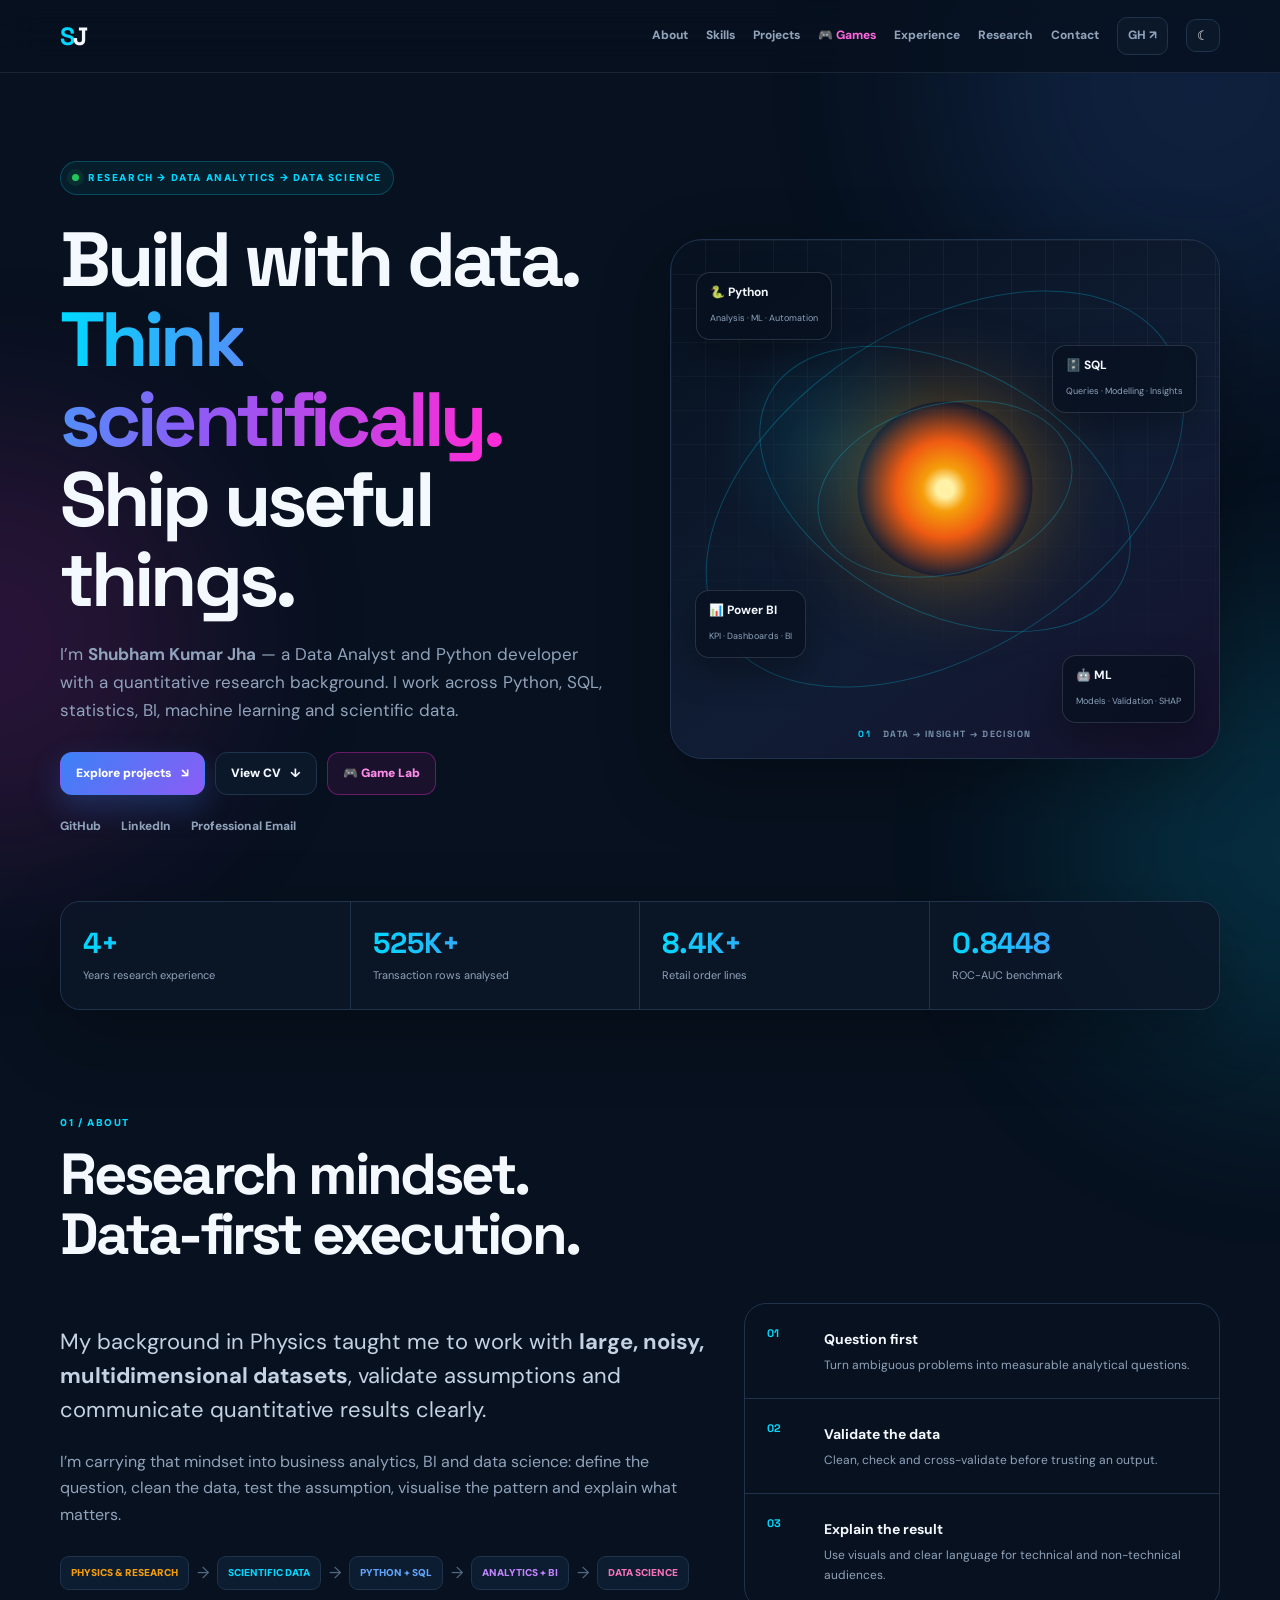
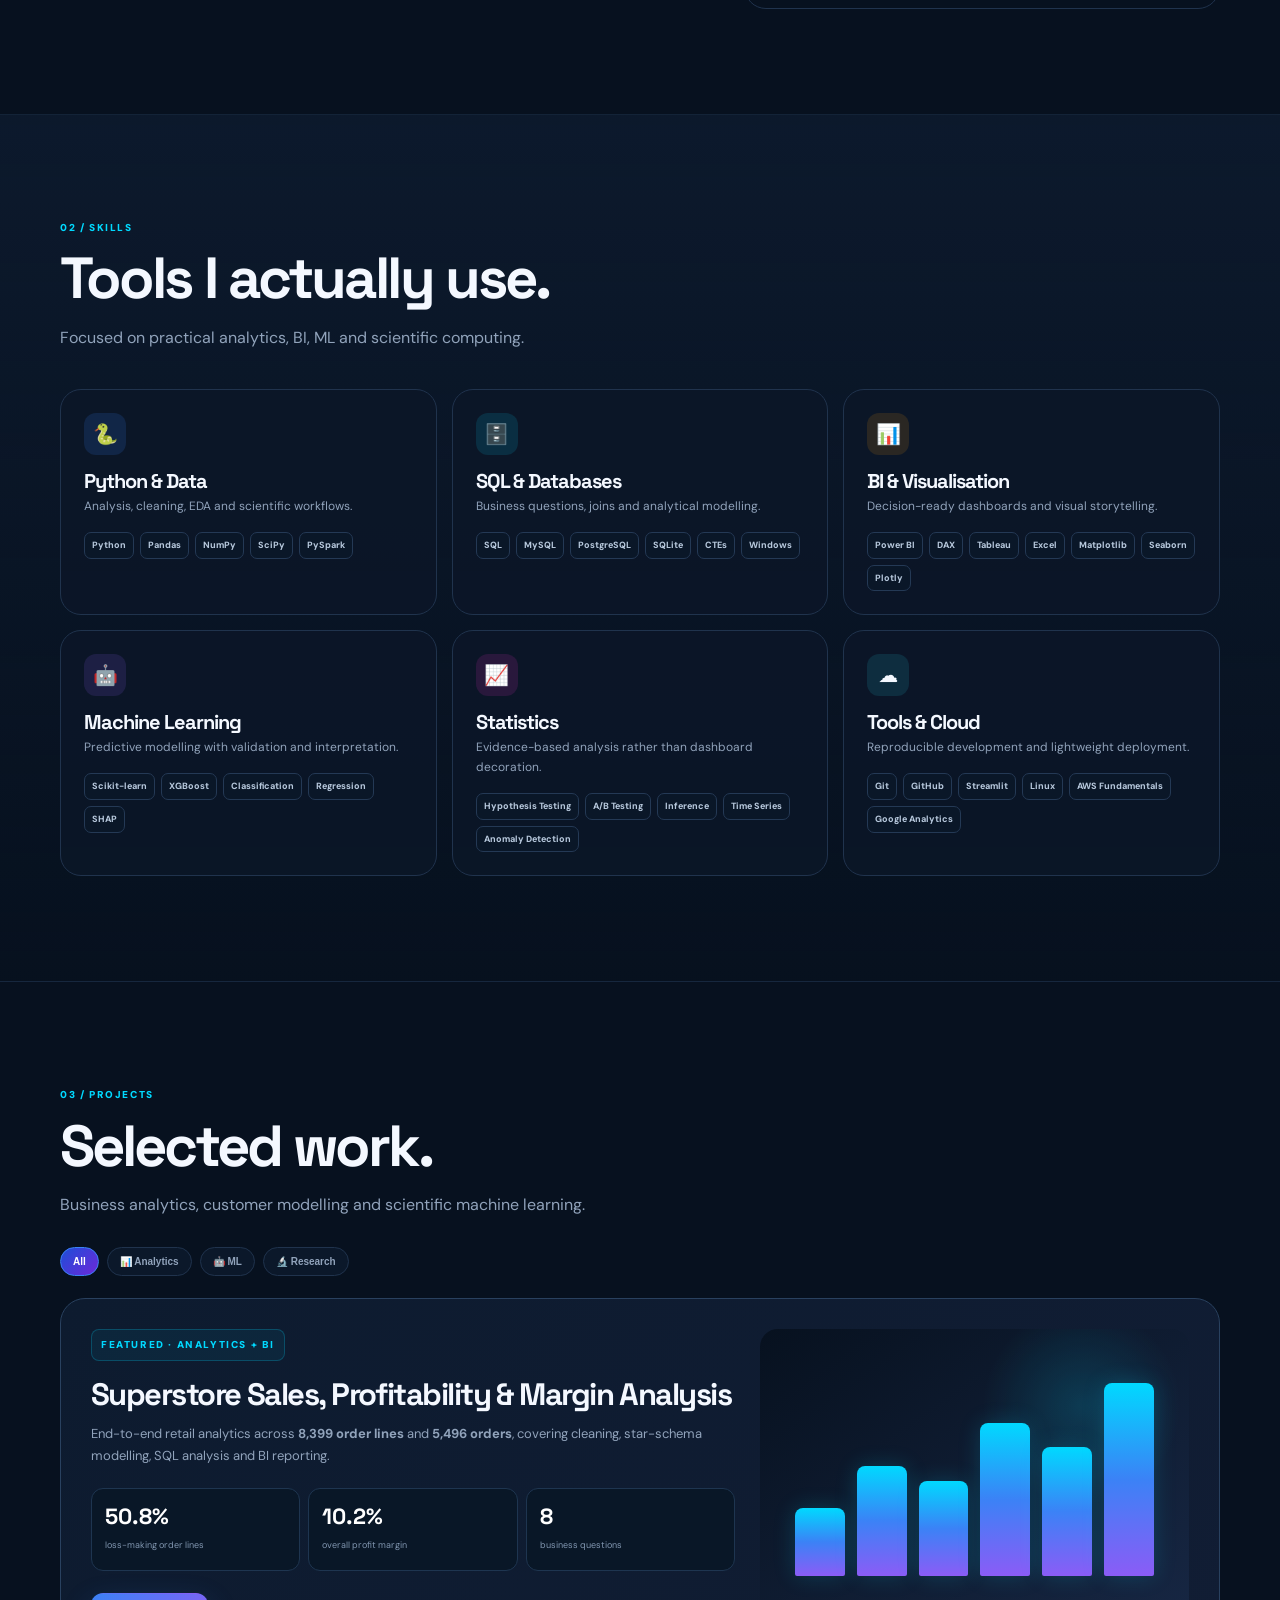
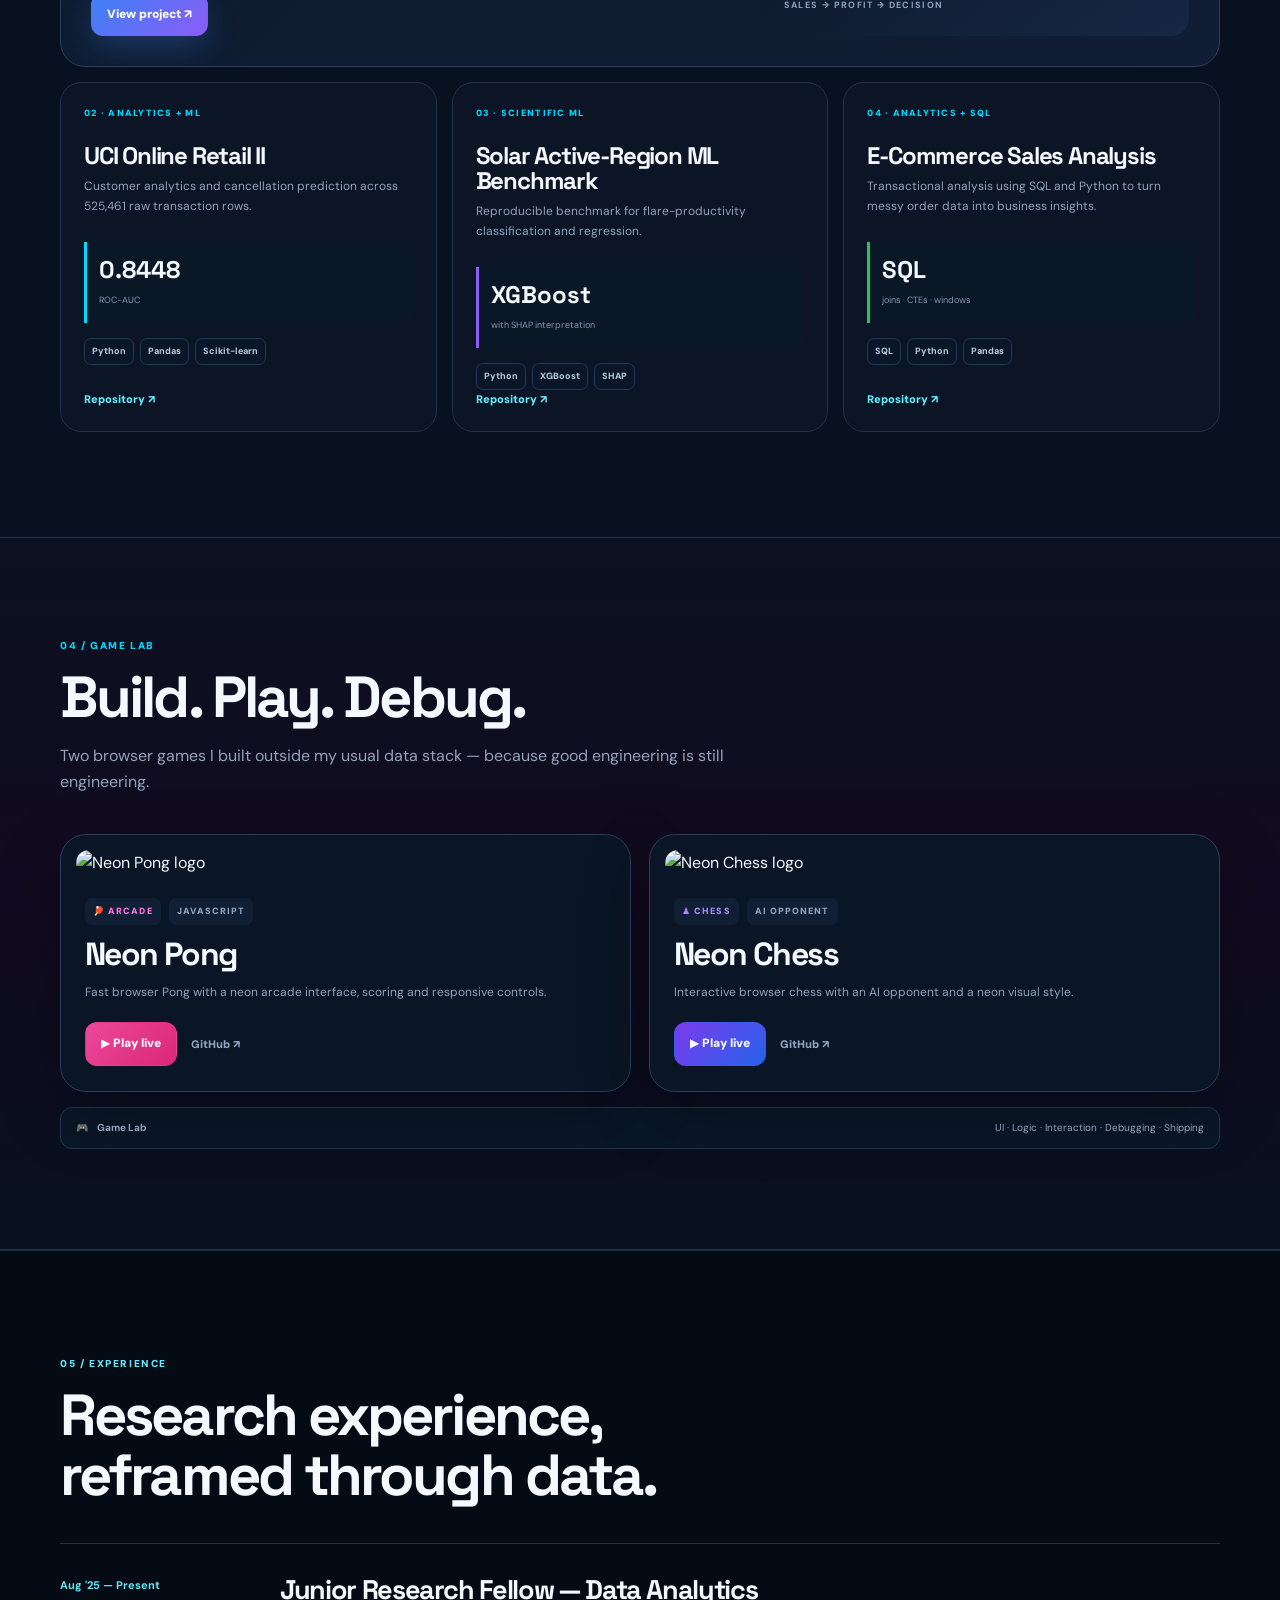
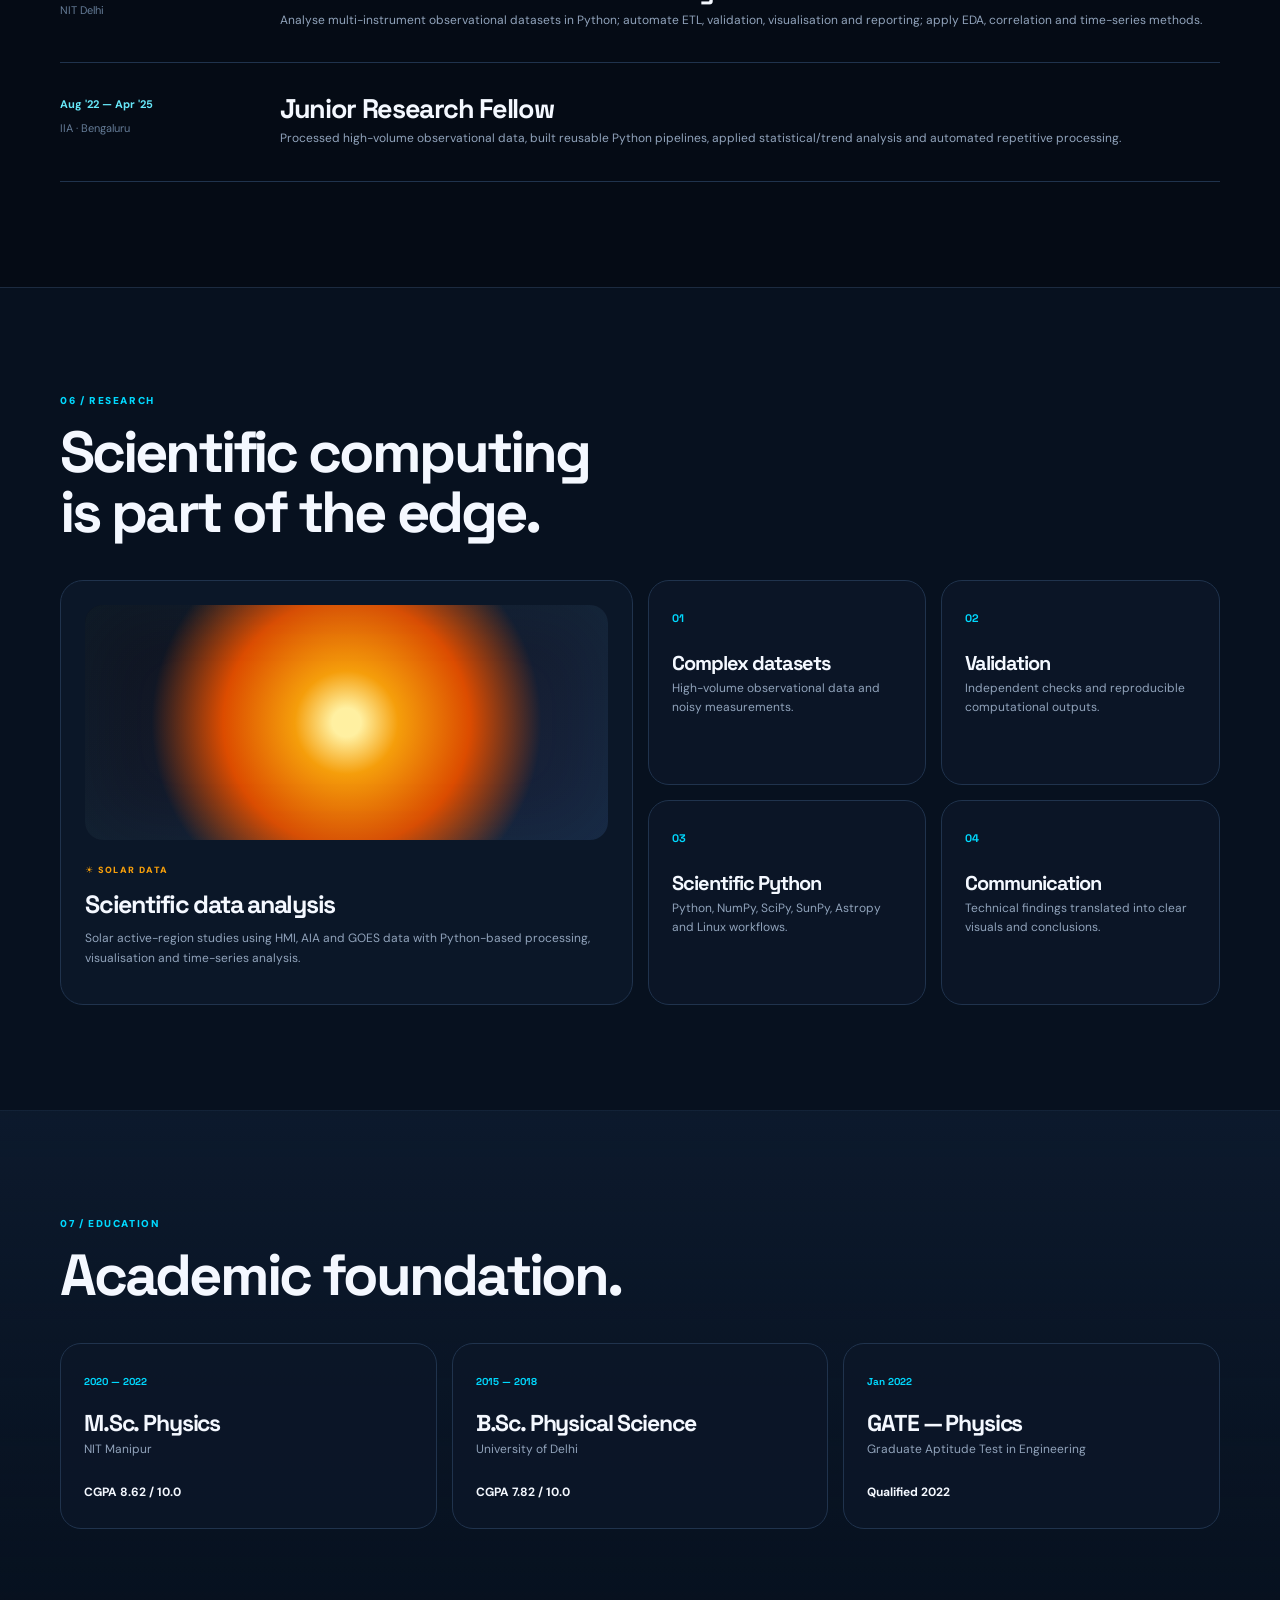
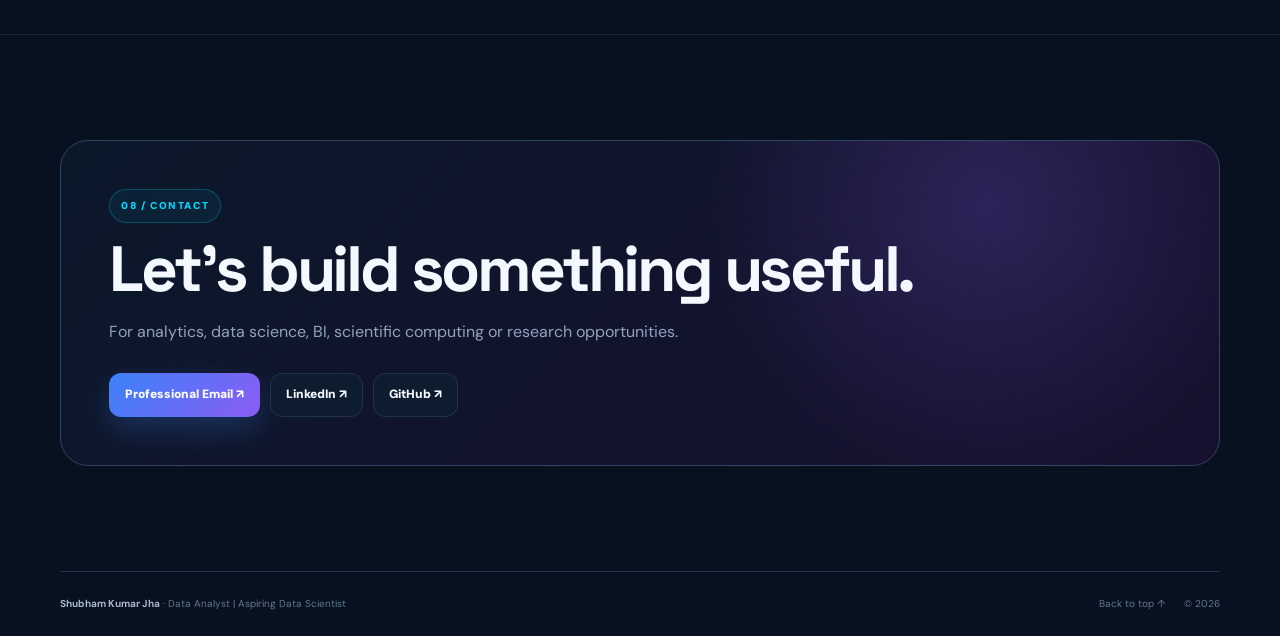
==== commit 56761f32: "Add files via upload" ====
--- a/index.html
+++ b/index.html
@@ -1,200 +1,184 @@
 <!doctype html>
 <html lang="en">
 <head>
-  <meta charset="utf-8">
-  <meta name="viewport" content="width=device-width, initial-scale=1">
-  <meta name="description" content="Shubham Kumar Jha — Data Analyst and Aspiring Data Scientist. Python, SQL, Power BI, statistics, machine learning and scientific data analytics portfolio.">
-  <meta name="author" content="Shubham Kumar Jha">
-  <meta name="keywords" content="Shubham Kumar Jha, Data Analyst, Data Scientist, Python, SQL, Power BI, Statistics, Machine Learning, Research Data Analytics">
-  <link rel="canonical" href="https://shubham-k-jha.github.io/">
-  <meta property="og:type" content="website">
-  <meta property="og:title" content="Shubham Kumar Jha | Data Analyst Portfolio">
-  <meta property="og:description" content="Research-to-data portfolio featuring analytics, SQL, Python, BI and machine learning projects.">
-  <meta property="og:url" content="https://shubham-k-jha.github.io/">
-  <meta property="og:image" content="https://shubham-k-jha.github.io/assets/og-card.svg">
-  <meta name="twitter:card" content="summary_large_image">
-  <meta name="twitter:title" content="Shubham Kumar Jha | Data Analyst Portfolio">
-  <meta name="twitter:description" content="Python, SQL, Power BI, statistics, machine learning and scientific data analytics.">
-  <meta name="theme-color" content="#07111f">
-  <title>Shubham Kumar Jha | Data Analyst Portfolio</title>
-  <link rel="icon" href="assets/favicon.svg" type="image/svg+xml">
-  <link rel="preconnect" href="https://fonts.googleapis.com">
-  <link rel="preconnect" href="https://fonts.gstatic.com" crossorigin>
-  <link href="https://fonts.googleapis.com/css2?family=DM+Sans:wght@400;500;600;700&family=Space+Grotesk:wght@500;600;700&display=swap" rel="stylesheet">
-  <link rel="stylesheet" href="style.css">
+<meta charset="utf-8">
+<meta name="viewport" content="width=device-width, initial-scale=1">
+<meta name="description" content="Shubham Kumar Jha — Data Analyst, Python Developer and Aspiring Data Scientist. Analytics, BI, scientific computing, machine learning and browser games.">
+<meta name="author" content="Shubham Kumar Jha">
+<link rel="canonical" href="https://shubham-k-jha.github.io/">
+<meta property="og:type" content="website">
+<meta property="og:title" content="Shubham Jha | Data • Research • Build">
+<meta property="og:description" content="Data analytics, machine learning, scientific computing and interactive projects.">
+<meta property="og:url" content="https://shubham-k-jha.github.io/">
+<meta property="og:image" content="https://shubham-k-jha.github.io/assets/og-card.svg">
+<meta name="theme-color" content="#07111f">
+<title>Shubham Jha | Data • Research • Build</title>
+<link rel="icon" href="assets/favicon.svg" type="image/svg+xml">
+<link rel="preconnect" href="https://fonts.googleapis.com">
+<link rel="preconnect" href="https://fonts.gstatic.com" crossorigin>
+<link href="https://fonts.googleapis.com/css2?family=DM+Sans:wght@400;500;600;700;800&family=Space+Grotesk:wght@500;600;700&display=swap" rel="stylesheet">
+<link rel="stylesheet" href="style.css">
 </head>
 <body>
-  <div class="scroll-progress" id="scrollProgress"></div>
-  <div class="site-glow glow-one" aria-hidden="true"></div>
-  <div class="site-glow glow-two" aria-hidden="true"></div>
+<div class="scroll-progress" id="scrollProgress"></div>
+<div class="ambient a1"></div><div class="ambient a2"></div><div class="ambient a3"></div>
 
-  <header class="site-header" id="top">
-    <nav class="nav shell" aria-label="Primary navigation">
-      <a class="brand" href="#home" aria-label="Shubham Jha home"><span>S</span>J</a>
-      <button class="menu-toggle" id="menuToggle" aria-expanded="false" aria-controls="navLinks" aria-label="Open menu"><span></span><span></span><span></span></button>
-      <div class="nav-links" id="navLinks">
-        <a href="#about">About</a>
-        <a href="#skills">Skills</a>
-        <a href="#projects">Projects</a>
-        <a href="#experience">Experience</a>
-        <a href="#research">Research</a>
-        <a href="#education">Education</a>
-        <a href="#contact">Contact</a>
-        <button class="theme-toggle" id="themeToggle" type="button" aria-label="Switch to light mode">☾</button>
-      </div>
-    </nav>
-  </header>
+<header class="site-header" id="top">
+  <nav class="nav shell">
+    <a class="brand" href="#home"><span>S</span>J</a>
+    <button class="menu-toggle" id="menuToggle" aria-expanded="false" aria-label="Open menu"><span></span><span></span><span></span></button>
+    <div class="nav-links" id="navLinks">
+      <a href="#about">About</a><a href="#skills">Skills</a><a href="#projects">Projects</a>
+      <a class="games-nav" href="#games">🎮 Games</a><a href="#experience">Experience</a>
+      <a href="#research">Research</a><a href="#contact">Contact</a>
+      <a class="nav-icon" href="https://github.com/shubham-k-jha" target="_blank" rel="noopener">GH ↗</a>
+      <button class="theme-toggle" id="themeToggle" type="button" aria-label="Switch to light mode">☾</button>
+    </div>
+  </nav>
+</header>
 
-  <main>
-    <section class="hero shell section-pad" id="home">
-      <div class="hero-copy reveal">
-        <div class="kicker"><span class="pulse"></span> Research → Data Analytics → Data Science</div>
-        <h1>Data Analyst.<br><span>Scientific mindset.</span><br>Practical insights.</h1>
-        <p class="hero-lead">I’m Shubham Kumar Jha, a Data Analyst with 4+ years of quantitative research experience, using Python, SQL, statistics and BI tools to turn complex datasets into clean, decision-ready insights.</p>
-        <div class="hero-actions">
-          <a class="btn btn-primary" href="#projects">View projects <span>↘</span></a>
-          <a class="btn btn-ghost" href="assets/Shubham_Kumar_Jha_CV.pdf" download>Download CV <span>↓</span></a>
-        </div>
-        <div class="hero-links" aria-label="Professional links">
-          <a href="https://github.com/shubham-k-jha" target="_blank" rel="noopener noreferrer">GitHub ↗</a>
-          <a href="https://www.linkedin.com/in/shubhamkjha-datascience" target="_blank" rel="noopener noreferrer">LinkedIn ↗</a>
-          <a href="mailto:sjha31190@gmail.com">Email ↗</a>
-        </div>
-      </div>
+<main>
+<section class="hero shell" id="home">
+  <div class="hero-copy reveal">
+    <div class="eyebrow"><span class="dot"></span> RESEARCH → DATA ANALYTICS → DATA SCIENCE</div>
+    <h1>Build with data.<br><em>Think scientifically.</em><br>Ship useful things.</h1>
+    <p class="hero-lead">I’m <b>Shubham Kumar Jha</b> — a Data Analyst and Python developer with a quantitative research background. I work across Python, SQL, statistics, BI, machine learning and scientific data.</p>
+    <div class="hero-actions">
+      <a class="btn primary" href="#projects">Explore projects <span>↘</span></a>
+      <a class="btn outline" href="assets/Shubham_Kumar_Jha_CV.pdf" download>View CV <span>↓</span></a>
+      <a class="btn game-btn" href="#games">🎮 Game Lab</a>
+    </div>
+    <div class="hero-links">
+      <a href="https://github.com/shubham-k-jha" target="_blank" rel="noopener">GitHub</a>
+      <a href="https://www.linkedin.com/in/shubhamkjha-datascience" target="_blank" rel="noopener">LinkedIn</a>
+      <a href="mailto:shubhamkjha.ds@gmail.com">Professional Email</a>
+    </div>
+  </div>
+  <div class="hero-visual reveal delay-1">
+    <div class="visual-grid"></div>
+    <div class="hero-orb"></div><div class="orbit o1"></div><div class="orbit o2"></div><div class="orbit o3"></div>
+    <div class="float-card f1"><b>🐍 Python</b><small>Analysis · ML · Automation</small></div>
+    <div class="float-card f2"><b>🗄️ SQL</b><small>Queries · Modelling · Insights</small></div>
+    <div class="float-card f3"><b>📊 Power BI</b><small>KPI · Dashboards · BI</small></div>
+    <div class="float-card f4"><b>🤖 ML</b><small>Models · Validation · SHAP</small></div>
+    <div class="hero-code"><span>01</span> DATA → INSIGHT → DECISION</div>
+  </div>
+</section>
 
-      <div class="hero-visual reveal delay-1" aria-label="Abstract data and science visualization">
-        <div class="visual-grid"></div>
-        <div class="sun-core" aria-hidden="true"></div>
-        <div class="orbit orbit-1"></div><div class="orbit orbit-2"></div><div class="orbit orbit-3"></div>
-        <div class="data-line line-a"></div><div class="data-line line-b"></div>
-        <div class="visual-card vc-python"><span class="mini-icon">Py</span><div><b>Python</b><small>Analysis · Automation</small></div></div>
-        <div class="visual-card vc-sql"><span class="mini-icon">SQL</span><div><b>SQL</b><small>Questions → data</small></div></div>
-        <div class="visual-card vc-bi"><span class="mini-icon">▥</span><div><b>Power BI</b><small>KPI · Reporting</small></div></div>
-        <div class="visual-card vc-ml"><span class="mini-icon">ML</span><div><b>Machine Learning</b><small>Models · Validation</small></div></div>
-        <div class="chart-bars" aria-hidden="true"><i style="height:32%"></i><i style="height:48%"></i><i style="height:42%"></i><i style="height:68%"></i><i style="height:58%"></i><i style="height:82%"></i><i style="height:96%"></i></div>
-        <div class="visual-caption">DATA / SCIENCE / INSIGHT</div>
-      </div>
-    </section>
+<section class="stats shell reveal">
+  <div><b>4+</b><span>Years research experience</span></div>
+  <div><b>525K+</b><span>Transaction rows analysed</span></div>
+  <div><b>8.4K+</b><span>Retail order lines</span></div>
+  <div><b>0.8448</b><span>ROC-AUC benchmark</span></div>
+</section>
 
-    <section class="proof-strip shell reveal" aria-label="Portfolio highlights">
-      <div><strong>4+</strong><span>Years quantitative research experience</span></div>
-      <div><strong>525K+</strong><span>Transaction rows analysed</span></div>
-      <div><strong>8.4K+</strong><span>Retail order lines analysed</span></div>
-      <div><strong>0.8448</strong><span>Held-out ROC-AUC</span></div>
-    </section>
+<section class="section shell" id="about">
+  <div class="section-head reveal"><span>01 / ABOUT</span><h2>Research mindset.<br>Data-first execution.</h2></div>
+  <div class="about-grid">
+    <div class="about-copy reveal">
+      <p class="big-copy">My background in Physics taught me to work with <b>large, noisy, multidimensional datasets</b>, validate assumptions and communicate quantitative results clearly.</p>
+      <p>I’m carrying that mindset into business analytics, BI and data science: define the question, clean the data, test the assumption, visualise the pattern and explain what matters.</p>
+      <div class="journey"><span>PHYSICS & RESEARCH</span><i>→</i><span>SCIENTIFIC DATA</span><i>→</i><span>PYTHON + SQL</span><i>→</i><span>ANALYTICS + BI</span><i>→</i><span>DATA SCIENCE</span></div>
+    </div>
+    <div class="principles reveal delay-1">
+      <div><span>01</span><div><b>Question first</b><p>Turn ambiguous problems into measurable analytical questions.</p></div></div>
+      <div><span>02</span><div><b>Validate the data</b><p>Clean, check and cross-validate before trusting an output.</p></div></div>
+      <div><span>03</span><div><b>Explain the result</b><p>Use visuals and clear language for technical and non-technical audiences.</p></div></div>
+    </div>
+  </div>
+</section>
 
-    <section class="section-pad shell" id="about">
-      <div class="section-heading reveal"><span>01 / ABOUT</span><h2>From research problems<br>to data problems.</h2></div>
-      <div class="about-grid">
-        <div class="about-story reveal">
-          <p class="lead-copy">My background is in scientific research, where I learned to work with large and messy datasets, validate analytical outputs, automate repetitive workflows and communicate results to multidisciplinary audiences.</p>
-          <p>I’m applying those habits to business and product analytics: defining questions, cleaning data, building reliable analysis, testing assumptions, visualising patterns and translating results into decisions.</p>
-          <p>The goal is not to replace my research background — it is to carry the strongest parts of it into data analytics and data science.</p>
-        </div>
-        <div class="principles reveal delay-1">
-          <div class="principle"><span>01</span><div><h3>Question first</h3><p>Turn ambiguous problems into measurable analytical questions.</p></div></div>
-          <div class="principle"><span>02</span><div><h3>Validate the data</h3><p>Clean, check and cross-validate before trusting an output.</p></div></div>
-          <div class="principle"><span>03</span><div><h3>Explain the result</h3><p>Use clear visuals and language for technical and non-technical audiences.</p></div></div>
-        </div>
-      </div>
-    </section>
+<section class="section tinted" id="skills">
+<div class="shell">
+  <div class="section-head reveal"><span>02 / SKILLS</span><h2>Tools I actually use.</h2><p>Focused on practical analytics, BI, ML and scientific computing.</p></div>
+  <div class="skill-grid">
+    <article class="skill-card reveal"><div class="skill-icon blue">🐍</div><h3>Python & Data</h3><p>Analysis, cleaning, EDA and scientific workflows.</p><div class="chips"><span>Python</span><span>Pandas</span><span>NumPy</span><span>SciPy</span><span>PySpark</span></div></article>
+    <article class="skill-card reveal delay-1"><div class="skill-icon teal">🗄️</div><h3>SQL & Databases</h3><p>Business questions, joins and analytical modelling.</p><div class="chips"><span>SQL</span><span>MySQL</span><span>PostgreSQL</span><span>SQLite</span><span>CTEs</span><span>Windows</span></div></article>
+    <article class="skill-card reveal delay-2"><div class="skill-icon orange">📊</div><h3>BI & Visualisation</h3><p>Decision-ready dashboards and visual storytelling.</p><div class="chips"><span>Power BI</span><span>DAX</span><span>Tableau</span><span>Excel</span><span>Matplotlib</span><span>Seaborn</span><span>Plotly</span></div></article>
+    <article class="skill-card reveal"><div class="skill-icon purple">🤖</div><h3>Machine Learning</h3><p>Predictive modelling with validation and interpretation.</p><div class="chips"><span>Scikit-learn</span><span>XGBoost</span><span>Classification</span><span>Regression</span><span>SHAP</span></div></article>
+    <article class="skill-card reveal delay-1"><div class="skill-icon pink">📈</div><h3>Statistics</h3><p>Evidence-based analysis rather than dashboard decoration.</p><div class="chips"><span>Hypothesis Testing</span><span>A/B Testing</span><span>Inference</span><span>Time Series</span><span>Anomaly Detection</span></div></article>
+    <article class="skill-card reveal delay-2"><div class="skill-icon cyan">☁️</div><h3>Tools & Cloud</h3><p>Reproducible development and lightweight deployment.</p><div class="chips"><span>Git</span><span>GitHub</span><span>Streamlit</span><span>Linux</span><span>AWS Fundamentals</span><span>Google Analytics</span></div></article>
+  </div>
+</div>
+</section>
 
-    <section class="section-pad alt-section" id="skills">
-      <div class="shell">
-        <div class="section-heading reveal"><span>02 / SKILLS</span><h2>A practical analytics toolkit.</h2><p>No inflated skill bars. Just the tools and methods documented in my current CV.</p></div>
-        <div class="skill-grid">
-          <article class="skill-card reveal"><div class="skill-mark">01</div><h3>Data Analysis</h3><div class="chips"><span>Python</span><span>Pandas</span><span>NumPy</span><span>SciPy</span><span>EDA</span><span>Data Cleaning</span><span>Time Series</span><span>Anomaly Detection</span></div></article>
-          <article class="skill-card reveal delay-1"><div class="skill-mark">02</div><h3>SQL & Databases</h3><div class="chips"><span>SQL</span><span>MySQL</span><span>PostgreSQL</span><span>SQLite</span><span>Joins</span><span>CTEs</span><span>Window Functions</span><span>Star Schema</span></div></article>
-          <article class="skill-card reveal delay-2"><div class="skill-mark">03</div><h3>BI & Visualisation</h3><div class="chips"><span>Power BI</span><span>DAX</span><span>Power Query</span><span>Tableau</span><span>Excel</span><span>Matplotlib</span><span>Seaborn</span><span>Plotly</span></div></article>
-          <article class="skill-card reveal"><div class="skill-mark">04</div><h3>Statistics</h3><div class="chips"><span>Hypothesis Testing</span><span>A/B Testing</span><span>Statistical Inference</span><span>KPI Analysis</span><span>Data Validation</span></div></article>
-          <article class="skill-card reveal delay-1"><div class="skill-mark">05</div><h3>Machine Learning</h3><div class="chips"><span>Scikit-learn</span><span>XGBoost</span><span>Classification</span><span>Regression</span><span>Feature Engineering</span><span>Cross-Validation</span><span>SHAP</span><span>ROC-AUC / PR-AUC</span></div></article>
-          <article class="skill-card reveal delay-2"><div class="skill-mark">06</div><h3>Tools & Cloud</h3><div class="chips"><span>Git</span><span>GitHub</span><span>Streamlit</span><span>Jupyter</span><span>Linux / Bash</span><span>VS Code</span><span>AWS Fundamentals</span><span>Google Analytics</span></div></article>
-        </div>
-      </div>
-    </section>
+<section class="section shell" id="projects">
+  <div class="section-head reveal"><span>03 / PROJECTS</span><h2>Selected work.</h2><p>Business analytics, customer modelling and scientific machine learning.</p></div>
+  <div class="filter-row reveal"><button class="filter active" data-filter="all">All</button><button class="filter" data-filter="analytics">📊 Analytics</button><button class="filter" data-filter="ml">🤖 ML</button><button class="filter" data-filter="research">🔬 Research</button></div>
+  <article class="project-feature reveal" data-project="analytics">
+    <div><span class="project-tag">FEATURED · ANALYTICS + BI</span><h3>Superstore Sales, Profitability & Margin Analysis</h3><p>End-to-end retail analytics across <b>8,399 order lines</b> and <b>5,496 orders</b>, covering cleaning, star-schema modelling, SQL analysis and BI reporting.</p>
+    <div class="findings"><div><b>50.8%</b><small>loss-making order lines</small></div><div><b>10.2%</b><small>overall profit margin</small></div><div><b>8</b><small>business questions</small></div></div>
+    <a class="btn primary" href="https://github.com/shubham-k-jha/superstore-analysis" target="_blank" rel="noopener">View project ↗</a></div>
+    <div class="project-art"><div class="bars"><i></i><i></i><i></i><i></i><i></i><i></i></div><strong>SALES → PROFIT → DECISION</strong></div>
+  </article>
+  <div class="project-grid">
+    <article class="project-card reveal" data-project="analytics ml"><span>02 · ANALYTICS + ML</span><h3>UCI Online Retail II</h3><p>Customer analytics and cancellation prediction across 525,461 raw transaction rows.</p><div class="metric"><b>0.8448</b><small>ROC-AUC</small></div><div class="chips"><span>Python</span><span>Pandas</span><span>Scikit-learn</span></div><a href="https://github.com/shubham-k-jha/online-retail-analytics" target="_blank" rel="noopener">Repository ↗</a></article>
+    <article class="project-card reveal delay-1" data-project="research ml"><span>03 · SCIENTIFIC ML</span><h3>Solar Active-Region ML Benchmark</h3><p>Reproducible benchmark for flare-productivity classification and regression.</p><div class="metric purple-metric"><b>XGBoost</b><small>with SHAP interpretation</small></div><div class="chips"><span>Python</span><span>XGBoost</span><span>SHAP</span></div><a href="https://github.com/shubham-k-jha/solar-ar-kutsenko-ml" target="_blank" rel="noopener">Repository ↗</a></article>
+    <article class="project-card reveal" data-project="analytics"><span>04 · ANALYTICS + SQL</span><h3>E-Commerce Sales Analysis</h3><p>Transactional analysis using SQL and Python to turn messy order data into business insights.</p><div class="metric teal-metric"><b>SQL</b><small>joins · CTEs · windows</small></div><div class="chips"><span>SQL</span><span>Python</span><span>Pandas</span></div><a href="https://github.com/shubham-k-jha/ecommerce-sales-analysis" target="_blank" rel="noopener">Repository ↗</a></article>
+  </div>
+</section>
 
-    <section class="section-pad shell" id="projects">
-      <div class="section-heading reveal"><span>03 / PROJECTS</span><h2>Evidence, not buzzwords.</h2><p>End-to-end work across business analytics, customer modelling and scientific machine learning.</p></div>
-      <div class="filter-row reveal" role="group" aria-label="Project filters">
-        <button class="filter active" data-filter="all">All</button><button class="filter" data-filter="analytics">Analytics</button><button class="filter" data-filter="ml">Machine Learning</button><button class="filter" data-filter="research">Research</button>
-      </div>
+<section class="section games-section" id="games">
+<div class="shell">
+  <div class="section-head reveal"><span>04 / GAME LAB</span><h2>Build. Play. Debug.</h2><p>Two browser games I built outside my usual data stack — because good engineering is still engineering.</p></div>
+  <div class="game-grid">
+    <article class="game-card pong reveal">
+      <div class="game-logo"><img src="assets/neon-pong.svg" alt="Neon Pong logo"></div>
+      <div class="game-body"><div class="game-meta"><span>🏓 ARCADE</span><span>JAVASCRIPT</span></div><h3>Neon Pong</h3><p>Fast browser Pong with a neon arcade interface, scoring and responsive controls.</p>
+      <div class="game-actions"><a class="btn play-pink" href="https://shubham-k-jha.github.io/Neon-Pong" target="_blank" rel="noopener">▶ Play live</a><a class="source-link" href="https://github.com/shubham-k-jha/pong" target="_blank" rel="noopener">GitHub ↗</a></div></div>
+    </article>
+    <article class="game-card chess reveal delay-1">
+      <div class="game-logo"><img src="assets/neon-chess.svg" alt="Neon Chess logo"></div>
+      <div class="game-body"><div class="game-meta"><span>♟️ CHESS</span><span>AI OPPONENT</span></div><h3>Neon Chess</h3><p>Interactive browser chess with an AI opponent and a neon visual style.</p>
+      <div class="game-actions"><a class="btn play-purple" href="https://shubham-k-jha.github.io/Neon-Chess-Chess-vs-AI/" target="_blank" rel="noopener">▶ Play live</a><a class="source-link" href="https://github.com/shubham-k-jha/Neon-Chess-Chess-vs-AI" target="_blank" rel="noopener">GitHub ↗</a></div></div>
+    </article>
+  </div>
+  <div class="game-note reveal"><span>🎮</span><b>Game Lab</b><span>UI · Logic · Interaction · Debugging · Shipping</span></div>
+</div>
+</section>
 
-      <article class="featured-project reveal" data-project="analytics">
-        <div class="featured-copy">
-          <div class="project-label">FEATURED PROJECT / 01</div>
-          <h3>Superstore Sales, Profitability & Margin Analysis</h3>
-          <p>End-to-end retail analytics across <b>8,399 order lines</b> and <b>5,496 orders</b>, covering data cleaning, star-schema modelling, SQL analysis and BI reporting.</p>
-          <div class="finding-grid"><div><strong>50.8%</strong><span>order lines were loss-making</span></div><div><strong>10.2%</strong><span>overall profit margin</span></div><div><strong>8</strong><span>business questions answered</span></div></div>
-          <div class="project-actions"><a class="btn btn-primary" href="https://github.com/shubham-k-jha/superstore-analysis" target="_blank" rel="noopener noreferrer">View GitHub ↗</a></div>
-        </div>
-        <div class="project-visual retail-visual" aria-hidden="true"><div class="bar b1"></div><div class="bar b2"></div><div class="bar b3"></div><div class="bar b4"></div><div class="bar b5"></div><div class="line-chart"></div><div class="visual-note">SALES<br><b>→</b> PROFIT<br><b>→</b> DECISION</div></div>
-      </article>
+<section class="section dark-section" id="experience">
+<div class="shell">
+  <div class="section-head reveal"><span>05 / EXPERIENCE</span><h2>Research experience,<br>reframed through data.</h2></div>
+  <div class="experience-list">
+    <article class="experience-item reveal"><div><b>Aug '25 — Present</b><small>NIT Delhi</small></div><div><h3>Junior Research Fellow — Data Analytics</h3><p>Analyse multi-instrument observational datasets in Python; automate ETL, validation, visualisation and reporting; apply EDA, correlation and time-series methods.</p></div></article>
+    <article class="experience-item reveal"><div><b>Aug '22 — Apr '25</b><small>IIA · Bengaluru</small></div><div><h3>Junior Research Fellow</h3><p>Processed high-volume observational data, built reusable Python pipelines, applied statistical/trend analysis and automated repetitive processing.</p></div></article>
+  </div>
+</div>
+</section>
 
-      <div class="project-grid">
-        <article class="project-card reveal" data-project="analytics ml">
-          <div class="project-index">02 <span>ANALYTICS + ML</span></div>
-          <h3>UCI Online Retail II</h3>
-          <p>Customer analytics and predictive modelling across 525,461 raw transaction rows, with data quality checks, statistical testing, feature engineering and cancellation classification.</p>
-          <div class="metric"><strong>0.8448</strong><span>held-out ROC-AUC</span></div>
-          <div class="chips"><span>Python</span><span>Pandas</span><span>Scikit-learn</span><span>Statistics</span></div>
-          <a class="text-link" href="https://github.com/shubham-k-jha/online-retail-analytics" target="_blank" rel="noopener noreferrer">Repository ↗</a>
-        </article>
-        <article class="project-card reveal delay-1" data-project="research ml">
-          <div class="project-index">03 <span>SCIENTIFIC ML</span></div>
-          <h3>Solar Active-Region ML Benchmark</h3>
-          <p>Reproducible benchmark on a published solar active-region catalogue for flare-productivity classification and regression.</p>
-          <div class="metric"><strong>XGBoost</strong><span>with SHAP interpretation</span></div>
-          <div class="chips"><span>Python</span><span>XGBoost</span><span>SHAP</span><span>ROC-AUC</span><span>PR-AUC</span></div>
-          <a class="text-link" href="https://github.com/shubham-k-jha/solar-ar-kutsenko-ml" target="_blank" rel="noopener noreferrer">Repository ↗</a>
-        </article>
-      </div>
-      <p class="project-note reveal">More work is represented in my CV and GitHub; this portfolio highlights the projects most relevant to analytics and data science roles.</p>
-    </section>
+<section class="section shell" id="research">
+<div class="section-head reveal"><span>06 / RESEARCH</span><h2>Scientific computing<br>is part of the edge.</h2></div>
+<div class="research-grid">
+  <article class="research-main reveal"><div class="solar"></div><div><span>☀️ SOLAR DATA</span><h3>Scientific data analysis</h3><p>Solar active-region studies using HMI, AIA and GOES data with Python-based processing, visualisation and time-series analysis.</p></div></article>
+  <article class="mini-card reveal"><b>01</b><h3>Complex datasets</h3><p>High-volume observational data and noisy measurements.</p></article>
+  <article class="mini-card reveal delay-1"><b>02</b><h3>Validation</h3><p>Independent checks and reproducible computational outputs.</p></article>
+  <article class="mini-card reveal delay-2"><b>03</b><h3>Scientific Python</h3><p>Python, NumPy, SciPy, SunPy, Astropy and Linux workflows.</p></article>
+  <article class="mini-card reveal"><b>04</b><h3>Communication</h3><p>Technical findings translated into clear visuals and conclusions.</p></article>
+</div>
+</section>
 
-    <section class="section-pad dark-section" id="experience">
-      <div class="shell">
-        <div class="section-heading reveal"><span>04 / EXPERIENCE</span><h2>Research experience,<br>reframed through data.</h2></div>
-        <div class="experience-list">
-          <article class="experience-item reveal"><div class="experience-meta"><span>Aug '25 — Present</span><b>NIT Delhi</b></div><div><h3>Junior Research Fellow — Data Analytics</h3><p class="org">National Institute of Technology Delhi · Delhi, India</p><ul><li>Analyse large, multi-instrument observational datasets in Python to identify trends, anomalies and decision-relevant patterns.</li><li>Design and automate end-to-end ETL workflows covering extraction, cleaning, transformation, validation, visualisation and reporting.</li><li>Apply EDA, correlation analysis and time-series methods to complex, high-dimensional datasets.</li><li>Build publication-quality visualisations and dashboards and communicate findings to multidisciplinary stakeholders.</li><li>Validate analytical outputs against independent checks before reporting results.</li></ul></div></article>
-          <article class="experience-item reveal"><div class="experience-meta"><span>Aug '22 — Apr '25</span><b>IIA</b></div><div><h3>Junior Research Fellow</h3><p class="org">Indian Institute of Astrophysics · Bengaluru, India</p><ul><li>Processed and analysed high-volume observational data from multiple space missions using custom Python workflows.</li><li>Built reusable pipelines for extraction, cleaning, transformation and visualisation.</li><li>Applied statistical, correlation and trend analysis to identify patterns in noisy real-world data.</li><li>Automated repetitive processing tasks and validated outputs against independent benchmarks.</li><li>Translated technical findings into clear visuals and insights for mixed audiences.</li></ul></div></article>
-        </div>
-      </div>
-    </section>
+<section class="section tinted" id="education">
+<div class="shell">
+  <div class="section-head reveal"><span>07 / EDUCATION</span><h2>Academic foundation.</h2></div>
+  <div class="edu-grid">
+    <article class="edu-card reveal"><span>2020 — 2022</span><h3>M.Sc. Physics</h3><p>NIT Manipur</p><b>CGPA 8.62 / 10.0</b></article>
+    <article class="edu-card reveal delay-1"><span>2015 — 2018</span><h3>B.Sc. Physical Science</h3><p>University of Delhi</p><b>CGPA 7.82 / 10.0</b></article>
+    <article class="edu-card reveal delay-2"><span>Jan 2022</span><h3>GATE — Physics</h3><p>Graduate Aptitude Test in Engineering</p><b>Qualified 2022</b></article>
+  </div>
+</div>
+</section>
 
-    <section class="section-pad shell" id="research">
-      <div class="section-heading reveal"><span>05 / RESEARCH</span><h2>The research background<br>is part of the edge.</h2><p>Presented as transferable analytical experience — not an academic wall of text.</p></div>
-      <div class="research-grid">
-        <div class="research-card big reveal"><div class="research-art"><div class="solar-disc"></div><div class="signal signal-1"></div><div class="signal signal-2"></div><div class="signal signal-3"></div></div><div><h3>Scientific data analysis</h3><p>Solar active-region studies using HMI, AIA and GOES data, with Python-based processing, visualisation and time-series analysis.</p></div></div>
-        <div class="research-card reveal delay-1"><span>01</span><h3>Complex datasets</h3><p>Work with high-volume observational data and noisy measurements.</p></div>
-        <div class="research-card reveal delay-2"><span>02</span><h3>Validation</h3><p>Cross-check computational outputs against independent benchmarks.</p></div>
-        <div class="research-card reveal"><span>03</span><h3>Scientific Python</h3><p>Use Python workflows for extraction, cleaning, analysis and visualisation.</p></div>
-        <div class="research-card reveal delay-1"><span>04</span><h3>Communication</h3><p>Translate technical findings into clear visuals and conclusions.</p></div>
-      </div>
-    </section>
+<section class="section shell" id="contact">
+<div class="contact-card reveal">
+  <div><span class="eyebrow">08 / CONTACT</span><h2>Let’s build something useful.</h2><p>For analytics, data science, BI, scientific computing or research opportunities.</p></div>
+  <div class="contact-actions"><a class="btn primary" href="mailto:shubhamkjha.ds@gmail.com">Professional Email ↗</a><a class="btn outline light" href="https://www.linkedin.com/in/shubhamkjha-datascience" target="_blank" rel="noopener">LinkedIn ↗</a><a class="btn outline light" href="https://github.com/shubham-k-jha" target="_blank" rel="noopener">GitHub ↗</a></div>
+</div>
+</section>
+</main>
 
-    <section class="section-pad alt-section" id="education">
-      <div class="shell">
-        <div class="section-heading reveal"><span>06 / EDUCATION</span><h2>Academic foundation.</h2></div>
-        <div class="education-grid">
-          <article class="education-card reveal"><span>2020 — 2022</span><h3>M.Sc. Physics</h3><p>National Institute of Technology Manipur</p><strong>CGPA 8.62 / 10.0</strong><small>Quantum Mechanics · Statistical Physics · Numerical Methods · Computational Physics</small></article>
-          <article class="education-card reveal delay-1"><span>2015 — 2018</span><h3>B.Sc. Physical Science</h3><p>University of Delhi</p><strong>CGPA 7.82 / 10.0</strong><small>Quantum Mechanics · Statistical Physics</small></article>
-          <article class="education-card reveal delay-2"><span>Jan 2022</span><h3>GATE — Physics</h3><p>Graduate Aptitude Test in Engineering</p><strong>Qualified 2022</strong><small>Quantitative and analytical foundation supporting research and technical work.</small></article>
-        </div>
-        <div class="achievements reveal"><span><b>DST-funded</b> JRF at NIT Delhi</span><span><b>MoE-funded</b> JRF at IIA</span><span><b>First author</b> manuscript prepared for peer-reviewed publication</span><span><b>IIA Symposium</b> research presentation</span></div>
-      </div>
-    </section>
-
-    <section class="section-pad shell" id="contact">
-      <div class="contact-card reveal">
-        <div><div class="kicker">07 / CONTACT</div><h2>Let’s talk about data, analytics or research.</h2><p>For recruiters, hiring managers, data professionals and research collaborators — the easiest way to reach me is email or LinkedIn.</p></div>
-        <div class="contact-actions"><a class="btn btn-primary" href="mailto:sjha31190@gmail.com">Email me ↗</a><a class="btn btn-light" href="https://www.linkedin.com/in/shubhamkjha-datascience" target="_blank" rel="noopener noreferrer">LinkedIn ↗</a><a class="btn btn-light" href="https://github.com/shubham-k-jha" target="_blank" rel="noopener noreferrer">GitHub ↗</a></div>
-        <button class="copy-email" id="copyEmail" type="button" data-email="sjha31190@gmail.com">Copy email</button><span class="copy-status" id="copyStatus" role="status" aria-live="polite"></span>
-      </div>
-    </section>
-  </main>
-
-  <footer><div class="shell footer-inner"><div><strong>Shubham Kumar Jha</strong><span> · Data Analyst | Aspiring Data Scientist</span></div><div><a href="#top">Back to top ↑</a><span>© <span id="year"></span> Shubham Jha</span></div></div></footer>
-  <button class="back-top" id="backTop" aria-label="Back to top">↑</button>
-  <script src="script.js"></script>
+<footer><div class="shell footer-inner"><div><b>Shubham Kumar Jha</b><span> · Data Analyst | Aspiring Data Scientist</span></div><div><a href="#top">Back to top ↑</a><span>© <span id="year"></span></span></div></div></footer>
+<button class="back-top" id="backTop" aria-label="Back to top">↑</button>
+<script src="script.js"></script>
 </body>
-</html>
+</html>
--- a/style.css
+++ b/style.css
@@ -1 +1 @@
-:root{--bg:#f7f9fc;--surface:#fff;--surface-2:#eef4ff;--text:#0b1425;--muted:#5d6a7d;--line:#dfe6f0;--navy:#07111f;--primary:#2563eb;--primary-2:#4f46e5;--cyan:#06b6d4;--purple:#7c3aed;--orange:#f59e0b;--success:#10b981;--shadow:0 18px 55px rgba(15,35,65,.11);--radius:24px}*{box-sizing:border-box}html{scroll-behavior:smooth;scroll-padding-top:82px}body{margin:0;background:var(--bg);color:var(--text);font-family:'DM Sans',system-ui,sans-serif;line-height:1.6;overflow-x:hidden}body.dark{--bg:#070c16;--surface:#0e1727;--surface-2:#101d32;--text:#f3f7ff;--muted:#9cabc0;--line:#223047;--shadow:0 18px 55px rgba(0,0,0,.35)}a{color:inherit;text-decoration:none}button{font:inherit}.shell{width:min(1160px,calc(100% - 40px));margin-inline:auto}.scroll-progress{position:fixed;z-index:1000;top:0;left:0;width:0;height:3px;background:linear-gradient(90deg,var(--cyan),var(--primary),var(--purple));box-shadow:0 0 14px rgba(37,99,235,.55)}.site-glow{position:fixed;width:520px;height:520px;border-radius:50%;filter:blur(100px);opacity:.12;pointer-events:none;z-index:-1}.glow-one{background:var(--primary);top:-180px;right:-160px}.glow-two{background:var(--cyan);bottom:-220px;left:-180px}.site-header{position:sticky;top:0;z-index:50;background:color-mix(in srgb,var(--bg) 83%,transparent);backdrop-filter:blur(18px);border-bottom:1px solid color-mix(in srgb,var(--line) 72%,transparent)}.nav{height:72px;display:flex;align-items:center;justify-content:space-between}.brand{font-family:'Space Grotesk';font-weight:700;font-size:25px;letter-spacing:-.08em}.brand span{color:var(--cyan)}.nav-links{display:flex;align-items:center;gap:21px;font-size:13px;font-weight:700}.nav-links a{color:var(--muted);transition:.2s}.nav-links a:hover,.nav-links a.active{color:var(--text)}.theme-toggle,.menu-toggle{border:1px solid var(--line);background:var(--surface);color:var(--text);cursor:pointer;border-radius:12px}.theme-toggle{width:38px;height:38px}.menu-toggle{display:none;width:42px;height:40px;padding:9px}.menu-toggle span{display:block;height:2px;background:var(--text);margin:5px 0}.section-pad{padding:105px 0}.hero{min-height:calc(100vh - 72px);display:grid;grid-template-columns:1.02fr .98fr;gap:60px;align-items:center;padding-top:72px}.kicker,.project-label,.section-heading>span{font-size:11px;letter-spacing:.15em;text-transform:uppercase;font-weight:800;color:var(--primary)}.kicker{display:inline-flex;gap:9px;align-items:center;padding:7px 11px;border:1px solid color-mix(in srgb,var(--primary) 25%,var(--line));border-radius:999px;background:color-mix(in srgb,var(--surface) 86%,var(--primary) 14%)}.pulse{width:7px;height:7px;border-radius:50%;background:var(--success);box-shadow:0 0 0 5px rgba(16,185,129,.12)}h1,h2,h3{font-family:'Space Grotesk',sans-serif;line-height:1.08;letter-spacing:-.045em}h1{font-size:clamp(48px,6.1vw,82px);margin:25px 0 24px;max-width:760px}h1 span{background:linear-gradient(90deg,var(--primary),var(--cyan));-webkit-background-clip:text;background-clip:text;color:transparent}.hero-lead{font-size:18px;color:var(--muted);max-width:690px;line-height:1.75}.hero-actions,.contact-actions{display:flex;gap:11px;flex-wrap:wrap;margin-top:30px}.btn{display:inline-flex;align-items:center;justify-content:center;gap:10px;padding:12px 17px;border-radius:13px;border:1px solid transparent;font-size:13px;font-weight:800;transition:.25s}.btn:hover{transform:translateY(-2px)}.btn-primary{background:linear-gradient(135deg,var(--primary),var(--primary-2));color:#fff;box-shadow:0 10px 25px rgba(37,99,235,.22)}.btn-ghost{border-color:var(--line);background:var(--surface)}.btn-light{border-color:#dbe4f1;background:#fff;color:#0b1425}.hero-links{display:flex;gap:20px;margin-top:24px;color:var(--muted);font-size:13px;font-weight:700}.hero-links a:hover{text-decoration:underline;color:var(--primary)}.hero-visual{position:relative;height:530px;border:1px solid var(--line);border-radius:34px;overflow:hidden;background:radial-gradient(circle at 30% 35%,rgba(6,182,212,.12),transparent 25%),linear-gradient(145deg,#07111f,#101e38 65%,#11152e);box-shadow:var(--shadow)}.visual-grid{position:absolute;inset:0;background-image:linear-gradient(rgba(255,255,255,.045) 1px,transparent 1px),linear-gradient(90deg,rgba(255,255,255,.045) 1px,transparent 1px);background-size:34px 34px;mask-image:linear-gradient(to bottom,black,transparent 92%)}.sun-core{position:absolute;width:190px;height:190px;left:50%;top:47%;transform:translate(-50%,-50%);border-radius:50%;background:radial-gradient(circle,#fff3b0 0 7%,#f59e0b 15%,#ef6c00 35%,rgba(239,108,0,.12) 68%,transparent 70%);box-shadow:0 0 80px rgba(245,158,11,.5)}.orbit{position:absolute;border:1px solid rgba(103,232,249,.25);border-radius:50%;left:50%;top:47%;transform:translate(-50%,-50%) rotate(-15deg)}.orbit-1{width:270px;height:170px}.orbit-2{width:390px;height:240px;transform:translate(-50%,-50%) rotate(30deg)}.orbit-3{width:520px;height:320px;transform:translate(-50%,-50%) rotate(-35deg)}.data-line{position:absolute;height:1px;background:linear-gradient(90deg,transparent,var(--cyan),transparent);opacity:.55}.line-a{width:70%;top:22%;left:15%;transform:rotate(-12deg)}.line-b{width:55%;bottom:20%;left:22%;transform:rotate(17deg)}.visual-card{position:absolute;display:flex;align-items:center;gap:10px;padding:10px 13px;border:1px solid rgba(148,163,184,.22);background:rgba(9,19,35,.76);backdrop-filter:blur(12px);border-radius:15px;color:#fff;box-shadow:0 15px 35px rgba(0,0,0,.25);animation:float 5s ease-in-out infinite}.visual-card b{display:block;font-size:12px}.visual-card small{display:block;color:#9fb0c6;font-size:9px}.mini-icon{display:grid;place-items:center;width:31px;height:31px;border-radius:9px;background:linear-gradient(135deg,var(--primary),var(--cyan));font-size:10px;font-weight:900}.vc-python{left:28px;top:32px}.vc-sql{right:25px;top:105px;animation-delay:-1.2s}.vc-bi{left:28px;bottom:105px;animation-delay:-2.4s}.vc-ml{right:25px;bottom:38px;animation-delay:-3.3s}.chart-bars{position:absolute;right:28px;bottom:24px;height:80px;display:flex;align-items:end;gap:5px}.chart-bars i{width:8px;background:linear-gradient(to top,var(--primary),var(--cyan));border-radius:5px 5px 0 0;box-shadow:0 0 12px rgba(6,182,212,.18)}.visual-caption{position:absolute;left:50%;bottom:18px;transform:translateX(-50%);font:700 9px 'Space Grotesk';letter-spacing:.24em;color:#7890ad;white-space:nowrap}@keyframes float{50%{transform:translateY(-7px)}}.proof-strip{display:grid;grid-template-columns:repeat(4,1fr);border:1px solid var(--line);border-radius:22px;background:var(--surface);box-shadow:var(--shadow);margin-top:-22px;position:relative;z-index:2}.proof-strip>div{padding:24px;border-right:1px solid var(--line)}.proof-strip>div:last-child{border-right:0}.proof-strip strong{display:block;font:700 27px 'Space Grotesk';color:var(--primary)}.proof-strip span{display:block;color:var(--muted);font-size:12px;margin-top:4px}.section-heading{max-width:850px;margin-bottom:45px}.section-heading h2{font-size:clamp(37px,4.4vw,62px);margin:14px 0 13px}.section-heading p{color:var(--muted);max-width:650px}.about-grid{display:grid;grid-template-columns:1.05fr .95fr;gap:80px}.about-story p{color:var(--muted);font-size:16px}.about-story .lead-copy{font-size:24px;line-height:1.55;color:var(--text);font-weight:600}.principles{border-top:1px solid var(--line)}.principle{display:grid;grid-template-columns:45px 1fr;gap:14px;padding:22px 0;border-bottom:1px solid var(--line)}.principle>span{font:700 12px 'Space Grotesk';color:var(--cyan)}.principle h3{margin:0 0 5px;font-size:18px}.principle p{margin:0;color:var(--muted);font-size:13px}.alt-section{background:var(--surface-2);border-block:1px solid var(--line)}.skill-grid{display:grid;grid-template-columns:repeat(3,1fr);gap:16px}.skill-card{background:color-mix(in srgb,var(--surface) 90%,transparent);border:1px solid var(--line);border-radius:22px;padding:25px;transition:.25s}.skill-card:hover,.project-card:hover,.education-card:hover{transform:translateY(-4px);box-shadow:var(--shadow)}.skill-mark{font:800 11px 'Space Grotesk';color:var(--primary)}.skill-card h3{font-size:22px;margin:12px 0 17px}.chips{display:flex;flex-wrap:wrap;gap:7px}.chips span{font-size:11px;font-weight:700;color:var(--muted);border:1px solid var(--line);background:var(--bg);padding:6px 8px;border-radius:8px}.filter-row{display:flex;gap:8px;flex-wrap:wrap;margin:-20px 0 25px}.filter{cursor:pointer;border:1px solid var(--line);background:var(--surface);color:var(--muted);padding:8px 12px;border-radius:999px;font-size:12px;font-weight:800}.filter.active,.filter:hover{background:var(--text);color:var(--bg);border-color:var(--text)}.featured-project{display:grid;grid-template-columns:1.15fr .85fr;gap:25px;padding:32px;border-radius:28px;background:linear-gradient(135deg,#07111f,#101e38 65%,#17133a);color:#fff;overflow:hidden;position:relative;box-shadow:0 20px 65px rgba(7,17,31,.2)}.featured-project:after{content:'';position:absolute;width:300px;height:300px;border-radius:50%;background:rgba(6,182,212,.12);right:-100px;top:-120px;filter:blur(10px)}.featured-copy{position:relative;z-index:2}.project-label{color:#7dd3fc}.featured-copy h3{font-size:clamp(30px,3.7vw,48px);margin:14px 0}.featured-copy p{color:#b9c6d8;max-width:680px}.finding-grid{display:grid;grid-template-columns:repeat(3,1fr);gap:10px;margin:25px 0}.finding-grid div{border:1px solid #293c57;background:rgba(255,255,255,.04);border-radius:14px;padding:14px}.finding-grid strong{display:block;font:700 24px 'Space Grotesk';color:#67e8f9}.finding-grid span{font-size:10px;color:#aab9cc}.retail-visual{min-height:300px;position:relative;border:1px solid #293c57;border-radius:20px;background:linear-gradient(160deg,rgba(37,99,235,.12),rgba(6,182,212,.04));overflow:hidden;display:flex;align-items:end;justify-content:center;gap:12px;padding:35px}.bar{width:34px;border-radius:8px 8px 0 0;background:linear-gradient(to top,var(--primary),var(--cyan));box-shadow:0 0 22px rgba(6,182,212,.18)}.b1{height:55px}.b2{height:95px}.b3{height:78px}.b4{height:140px}.b5{height:180px}.line-chart{position:absolute;left:12%;right:10%;top:27%;height:1px;background:linear-gradient(90deg,#67e8f9,#a78bfa);transform:rotate(-12deg);box-shadow:0 0 15px #67e8f9}.visual-note{position:absolute;top:20px;right:20px;color:#aab9cc;font:700 10px/1.8 'Space Grotesk';letter-spacing:.08em}.visual-note b{color:#67e8f9}.project-grid{display:grid;grid-template-columns:repeat(2,1fr);gap:16px;margin-top:16px}.project-card{display:flex;flex-direction:column;min-height:390px;border:1px solid var(--line);background:var(--surface);border-radius:24px;padding:27px;transition:.25s}.project-index{font:800 11px 'Space Grotesk';color:var(--primary);display:flex;justify-content:space-between}.project-index span{color:var(--muted);letter-spacing:.1em}.project-card h3{font-size:28px;margin:30px 0 10px}.project-card p{color:var(--muted);font-size:14px}.metric{margin:18px 0;padding:15px;border-left:3px solid var(--cyan);background:var(--surface-2);border-radius:0 12px 12px 0}.metric strong{display:block;font:700 27px 'Space Grotesk'}.metric span{font-size:11px;color:var(--muted)}.project-card .text-link{margin-top:auto;color:var(--primary);font-weight:800;font-size:13px}.project-note{font-size:12px;color:var(--muted);margin-top:18px}.project-card.is-hidden,.featured-project.is-hidden{display:none}.dark-section{background:#07111f;color:#fff}.dark-section .section-heading>span{color:#67e8f9}.dark-section .section-heading p{color:#9fb0c6}.experience-list{border-top:1px solid #25364d}.experience-item{display:grid;grid-template-columns:210px 1fr;gap:45px;padding:38px 0;border-bottom:1px solid #25364d}.experience-meta{color:#7dd3fc;font-size:12px}.experience-meta b{display:block;margin-top:7px;color:#fff;font-family:'Space Grotesk';font-size:13px}.experience-item h3{font-size:30px;margin:0 0 6px}.org{color:#9fb0c6;margin:0 0 18px;font-size:13px}.experience-item ul{margin:0;padding-left:19px;color:#b9c6d8}.experience-item li{margin:8px 0}.research-grid{display:grid;grid-template-columns:repeat(4,1fr);gap:16px}.research-card{border:1px solid var(--line);background:var(--surface);border-radius:22px;padding:24px;min-height:210px}.research-card.big{grid-column:span 2;grid-row:span 2;display:flex;flex-direction:column;justify-content:space-between;min-height:436px}.research-art{height:230px;border-radius:18px;overflow:hidden;position:relative;background:radial-gradient(circle at 55% 50%,rgba(245,158,11,.2),transparent 23%),linear-gradient(145deg,#07111f,#102341)}.solar-disc{position:absolute;width:155px;height:155px;border-radius:50%;left:50%;top:50%;transform:translate(-50%,-50%);background:radial-gradient(circle,#ffe59a 0 8%,#f59e0b 22%,#dc4c00 48%,rgba(220,76,0,.05) 72%);box-shadow:0 0 65px rgba(245,158,11,.35)}.signal{position:absolute;left:18%;right:8%;height:1px;background:linear-gradient(90deg,transparent,#67e8f9,transparent)}.signal-1{top:28%;transform:rotate(-20deg)}.signal-2{top:53%;transform:rotate(12deg)}.signal-3{top:70%;transform:rotate(-7deg)}.research-card h3{font-size:23px;margin:14px 0 6px}.research-card p{font-size:13px;color:var(--muted);margin:0}.research-card>span{font:800 11px 'Space Grotesk';color:var(--primary)}.education-grid{display:grid;grid-template-columns:repeat(3,1fr);gap:16px}.education-card{background:var(--surface);border:1px solid var(--line);border-radius:22px;padding:27px;transition:.25s}.education-card>span{font:800 11px 'Space Grotesk';color:var(--primary)}.education-card h3{font-size:24px;margin:17px 0 7px}.education-card p{color:var(--muted);margin:0 0 18px}.education-card strong{display:block}.education-card small{display:block;color:var(--muted);margin-top:15px;line-height:1.7}.achievements{display:flex;flex-wrap:wrap;gap:9px;margin-top:18px}.achievements span{padding:10px 12px;border:1px solid var(--line);border-radius:999px;background:var(--surface);font-size:11px;color:var(--muted)}.achievements b{color:var(--text)}.contact-card{position:relative;overflow:hidden;padding:50px;border-radius:30px;background:linear-gradient(135deg,#07111f,#15254a);color:#fff;box-shadow:var(--shadow)}.contact-card:after{content:'';position:absolute;width:400px;height:400px;border-radius:50%;right:-170px;top:-180px;background:rgba(6,182,212,.13);filter:blur(20px)}.contact-card h2{font-size:clamp(38px,5vw,65px);max-width:760px;margin:14px 0}.contact-card p{max-width:650px;color:#b9c6d8}.contact-card .btn-ghost{color:#fff}.copy-email{margin-top:18px;background:transparent;border:0;color:#7dd3fc;cursor:pointer;font-size:12px;padding:0}.copy-status{font-size:11px;color:#86efac;margin-left:10px}.footer-inner{display:flex;justify-content:space-between;gap:20px;padding:25px 0;font-size:11px;color:var(--muted);border-top:1px solid var(--line)}.footer-inner strong{color:var(--text)}.footer-inner div:last-child{display:flex;gap:18px}.back-top{position:fixed;right:20px;bottom:20px;width:42px;height:42px;border-radius:50%;border:1px solid var(--line);background:var(--surface);color:var(--text);box-shadow:var(--shadow);cursor:pointer;opacity:0;transform:translateY(10px);pointer-events:none;transition:.25s;z-index:30}.back-top.show{opacity:1;transform:none;pointer-events:auto}.reveal{opacity:0;transform:translateY(20px);transition:opacity .7s ease,transform .7s ease}.reveal.visible{opacity:1;transform:none}.delay-1{transition-delay:.08s}.delay-2{transition-delay:.16s}@media(max-width:950px){.nav-links{gap:12px}.hero{grid-template-columns:1fr;min-height:auto;padding-top:60px}.hero-visual{height:460px}.skill-grid{grid-template-columns:1fr 1fr}.featured-project{grid-template-columns:1fr}.research-grid{grid-template-columns:1fr 1fr}.research-card.big{grid-column:span 2}.experience-item{grid-template-columns:150px 1fr;gap:25px}}@media(max-width:760px){.shell{width:min(100% - 28px,1160px)}.section-pad{padding:78px 0}.menu-toggle{display:block}.nav-links{display:none;position:absolute;top:72px;left:14px;right:14px;background:var(--surface);border:1px solid var(--line);border-radius:18px;padding:14px;box-shadow:var(--shadow);flex-direction:column;align-items:stretch}.nav-links.open{display:flex}.nav-links a{padding:9px}.theme-toggle{align-self:flex-start;margin-top:5px}.hero-visual{height:390px}.visual-card{transform:scale(.88)}.proof-strip{grid-template-columns:1fr 1fr;margin-top:20px}.proof-strip>div{border-bottom:1px solid var(--line)}.proof-strip>div:nth-child(2){border-right:0}.about-grid,.skill-grid,.project-grid,.education-grid,.research-grid{grid-template-columns:1fr}.research-card.big{grid-column:auto;grid-row:auto}.research-art{height:190px}.experience-item{grid-template-columns:1fr;gap:13px}.finding-grid{grid-template-columns:1fr}.contact-card{padding:30px 23px}.footer-inner,.footer-inner div:last-child{flex-direction:column}.footer-inner div:last-child{gap:7px}.hero-links{gap:13px}}@media(max-width:430px){h1{font-size:45px}.hero-visual{height:340px}.vc-python{left:12px}.vc-sql{right:12px}.vc-bi{left:12px;bottom:80px}.vc-ml{right:12px;bottom:22px}.visual-card{padding:8px 10px}.chart-bars{display:none}.visual-caption{font-size:7px}.proof-strip strong{font-size:23px}.proof-strip>div{padding:18px}.section-heading h2{font-size:38px}}@media(prefers-reduced-motion:reduce){html{scroll-behavior:auto}*,*:before,*:after{animation:none!important;transition:none!important}.reveal{opacity:1;transform:none}} 
+:root{--bg:#07111f;--surface:#0c1728;--surface2:#101f35;--text:#f4f8ff;--muted:#91a3bb;--line:#20334d;--cyan:#00d9ff;--blue:#3b82f6;--purple:#8b5cf6;--pink:#ff2bd6;--orange:#f59e0b;--green:#22c55e;--shadow:0 24px 70px rgba(0,0,0,.28);--radius:24px}*{box-sizing:border-box}html{scroll-behavior:smooth;scroll-padding-top:82px}body{margin:0;background:var(--bg);color:var(--text);font-family:'DM Sans',system-ui,sans-serif;line-height:1.65;overflow-x:hidden}a{color:inherit;text-decoration:none}.shell{width:min(1160px,calc(100% - 36px));margin:auto}.scroll-progress{position:fixed;z-index:1000;top:0;left:0;height:3px;width:0;background:linear-gradient(90deg,var(--cyan),var(--blue),var(--purple),var(--pink))}.ambient{position:fixed;border-radius:50%;filter:blur(100px);opacity:.14;pointer-events:none;z-index:-1}.a1{width:520px;height:520px;background:var(--blue);right:-180px;top:-180px}.a2{width:420px;height:420px;background:var(--pink);left:-220px;top:48%}.a3{width:460px;height:460px;background:var(--cyan);right:-240px;bottom:-180px}.site-header{position:sticky;top:0;z-index:50;background:rgba(7,17,31,.82);backdrop-filter:blur(18px);border-bottom:1px solid rgba(148,163,184,.14)}.nav{height:72px;display:flex;align-items:center;justify-content:space-between}.brand{font:700 25px 'Space Grotesk';letter-spacing:-.08em}.brand span{color:var(--cyan)}.nav-links{display:flex;align-items:center;gap:18px;font-size:12px;font-weight:800}.nav-links a{color:#91a3bb;transition:.2s}.nav-links a:hover,.nav-links a.active{color:#fff}.games-nav{color:#ff67df!important}.nav-icon,.theme-toggle{border:1px solid var(--line);border-radius:10px;background:#0b182a;padding:8px 10px}.theme-toggle{color:#fff;cursor:pointer}.menu-toggle{display:none;background:transparent;border:1px solid var(--line);border-radius:10px;padding:9px}.menu-toggle span{display:block;width:22px;height:2px;background:#fff;margin:4px}.hero{min-height:calc(100vh - 72px);display:grid;grid-template-columns:1fr 1fr;gap:60px;align-items:center;padding:72px 0 48px}.eyebrow,.section-head>span,.project-tag{font-size:10px;letter-spacing:.16em;font-weight:900;color:var(--cyan)}.eyebrow{display:inline-flex;align-items:center;gap:9px;border:1px solid rgba(0,217,255,.25);background:rgba(0,217,255,.06);padding:8px 11px;border-radius:999px}.dot{width:7px;height:7px;border-radius:50%;background:var(--green);box-shadow:0 0 0 5px rgba(34,197,94,.1)}h1,h2,h3{font-family:'Space Grotesk',sans-serif;line-height:1.04;letter-spacing:-.05em}h1{font-size:clamp(48px,6vw,80px);margin:25px 0 20px}h1 em{font-style:normal;background:linear-gradient(90deg,var(--cyan),var(--purple),var(--pink));-webkit-background-clip:text;color:transparent}.hero-lead{font-size:17px;color:var(--muted);max-width:650px}.hero-actions,.contact-actions{display:flex;gap:10px;flex-wrap:wrap;margin-top:28px}.btn{display:inline-flex;align-items:center;justify-content:center;gap:9px;padding:11px 15px;border-radius:12px;border:1px solid transparent;font-size:12px;font-weight:900;transition:.22s}.btn:hover{transform:translateY(-2px)}.primary{background:linear-gradient(135deg,var(--blue),var(--purple));color:#fff;box-shadow:0 12px 30px rgba(59,130,246,.25)}.outline{border-color:var(--line);background:#0b182a}.game-btn{border-color:rgba(255,43,214,.35);background:rgba(255,43,214,.08);color:#ff8be8}.hero-links{display:flex;gap:20px;margin-top:22px;font-size:12px;font-weight:800;color:#91a3bb}.hero-links a:hover{color:#fff}.hero-visual{height:520px;position:relative;border:1px solid #20334d;border-radius:32px;overflow:hidden;background:radial-gradient(circle at 30% 40%,rgba(0,217,255,.13),transparent 24%),linear-gradient(145deg,#07111f,#101d34 60%,#16112d);box-shadow:var(--shadow)}.visual-grid{position:absolute;inset:0;background-image:linear-gradient(rgba(255,255,255,.045) 1px,transparent 1px),linear-gradient(90deg,rgba(255,255,255,.045) 1px,transparent 1px);background-size:34px 34px;mask-image:linear-gradient(to bottom,#000,transparent)}.hero-orb{position:absolute;width:175px;height:175px;left:50%;top:48%;transform:translate(-50%,-50%);border-radius:50%;background:radial-gradient(circle,#fff2a6 0 7%,#f59e0b 18%,#ef5b12 39%,rgba(239,91,18,.06) 70%,transparent 72%);box-shadow:0 0 90px rgba(245,158,11,.42)}.orbit{position:absolute;border:1px solid rgba(0,217,255,.25);border-radius:50%;left:50%;top:48%;transform:translate(-50%,-50%)}.o1{width:260px;height:170px;transform:translate(-50%,-50%) rotate(-15deg)}.o2{width:400px;height:245px;transform:translate(-50%,-50%) rotate(28deg)}.o3{width:530px;height:325px;transform:translate(-50%,-50%) rotate(-33deg)}.float-card{position:absolute;padding:10px 13px;border:1px solid rgba(148,163,184,.22);background:rgba(7,17,31,.76);backdrop-filter:blur(12px);border-radius:14px;box-shadow:0 15px 35px rgba(0,0,0,.28);animation:float 5s ease-in-out infinite}.float-card b{display:block;font-size:12px}.float-card small{font-size:9px;color:#8ea3bd}.f1{top:32px;left:25px}.f2{top:105px;right:22px;animation-delay:-1s}.f3{bottom:100px;left:24px;animation-delay:-2s}.f4{bottom:35px;right:24px;animation-delay:-3s}.hero-code{position:absolute;left:50%;bottom:18px;transform:translateX(-50%);font:700 9px 'Space Grotesk';letter-spacing:.16em;color:#7890ac;white-space:nowrap}.hero-code span{color:var(--cyan);margin-right:8px}@keyframes float{50%{transform:translateY(-7px)}}.stats{display:grid;grid-template-columns:repeat(4,1fr);border:1px solid var(--line);border-radius:20px;overflow:hidden;background:rgba(12,23,40,.8);box-shadow:var(--shadow)}.stats div{padding:22px;border-right:1px solid var(--line)}.stats div:last-child{border-right:0}.stats b{display:block;font:700 29px 'Space Grotesk';background:linear-gradient(90deg,var(--cyan),var(--purple));-webkit-background-clip:text;color:transparent}.stats span{font-size:11px;color:var(--muted)}.section{padding:105px 0}.tinted{background:linear-gradient(180deg,rgba(16,31,53,.62),rgba(7,17,31,.1));border-top:1px solid rgba(32,51,77,.55);border-bottom:1px solid rgba(32,51,77,.55)}.section-head{margin-bottom:38px}.section-head>span{display:block;margin-bottom:12px}.section-head h2{font-size:clamp(38px,4.6vw,58px);margin:0}.section-head p{color:var(--muted);max-width:700px}.about-grid{display:grid;grid-template-columns:1.15fr .85fr;gap:40px}.big-copy{font-size:22px;color:#c5d2e3;line-height:1.55}.about-copy>p:not(.big-copy){color:var(--muted)}.journey{display:flex;flex-wrap:wrap;align-items:center;gap:8px;margin-top:28px}.journey span{font-size:10px;font-weight:900;padding:8px 10px;border-radius:9px;background:#0d1d31;border:1px solid var(--line)}.journey span:nth-of-type(1){color:var(--orange)}.journey span:nth-of-type(2){color:var(--cyan)}.journey span:nth-of-type(3){color:#60a5fa}.journey span:nth-of-type(4){color:#c084fc}.journey span:nth-of-type(5){color:#f472b6}.journey i{font-style:normal;color:#526983}.principles{border:1px solid var(--line);border-radius:22px;overflow:hidden}.principles>div{display:grid;grid-template-columns:45px 1fr;gap:12px;padding:22px;border-bottom:1px solid var(--line)}.principles>div:last-child{border-bottom:0}.principles>div>span{color:var(--cyan);font:800 11px 'Space Grotesk'}.principles b{font-size:14px}.principles p{font-size:12px;color:var(--muted);margin:4px 0 0}.skill-grid{display:grid;grid-template-columns:repeat(3,1fr);gap:15px}.skill-card,.project-card,.edu-card,.mini-card{border:1px solid var(--line);background:rgba(12,23,40,.86);border-radius:21px;padding:23px;transition:.25s}.skill-card:hover,.project-card:hover,.edu-card:hover,.mini-card:hover{transform:translateY(-4px);border-color:#355173}.skill-icon{width:42px;height:42px;display:grid;place-items:center;border-radius:12px;margin-bottom:16px;font-size:20px}.blue{background:rgba(59,130,246,.15)}.teal{background:rgba(0,217,255,.12)}.orange{background:rgba(245,158,11,.13)}.purple{background:rgba(139,92,246,.14)}.pink{background:rgba(255,43,214,.12)}.cyan{background:rgba(34,211,238,.12)}.skill-card h3{margin:0 0 5px;font-size:20px}.skill-card p,.project-card p,.mini-card p{font-size:12px;color:var(--muted);margin:0 0 15px}.chips{display:flex;flex-wrap:wrap;gap:6px}.chips span{font-size:9px;font-weight:800;color:#b7c8dc;border:1px solid #243955;background:#0a1728;padding:5px 7px;border-radius:7px}.filter-row{display:flex;gap:8px;margin:-10px 0 22px;flex-wrap:wrap}.filter{cursor:pointer;border:1px solid var(--line);background:#0b182a;color:#91a3bb;padding:8px 12px;border-radius:999px;font-size:10px;font-weight:900}.filter.active{color:#fff;border-color:var(--blue);background:linear-gradient(135deg,#1d4ed8,#6d28d9)}.project-feature{display:grid;grid-template-columns:1.2fr .8fr;gap:25px;border:1px solid #29415f;border-radius:25px;background:linear-gradient(135deg,#0d1b2f,#111d34);padding:30px;margin-bottom:15px;overflow:hidden}.project-tag{display:inline-block;padding:7px 9px;border:1px solid rgba(0,217,255,.22);border-radius:8px;background:rgba(0,217,255,.06)}.project-feature h3{font-size:31px;margin:17px 0 9px}.project-feature p{color:var(--muted);font-size:13px}.findings{display:grid;grid-template-columns:repeat(3,1fr);gap:8px;margin:22px 0}.findings div{padding:13px;border-radius:12px;background:#091727;border:1px solid #1e3550}.findings b{display:block;font:700 22px 'Space Grotesk';color:#fff}.findings small{font-size:9px;color:#8196b0}.project-art{min-height:260px;border-radius:18px;position:relative;overflow:hidden;background:radial-gradient(circle at 75% 25%,rgba(0,217,255,.16),transparent 25%),linear-gradient(145deg,#07111f,#172744);display:flex;align-items:flex-end;padding:24px}.bars{position:absolute;inset:35px 35px 60px;display:flex;align-items:flex-end;gap:12px}.bars i{flex:1;background:linear-gradient(180deg,var(--cyan),var(--blue),var(--purple));border-radius:8px 8px 2px 2px;box-shadow:0 0 22px rgba(0,217,255,.18)}.bars i:nth-child(1){height:32%}.bars i:nth-child(2){height:52%}.bars i:nth-child(3){height:45%}.bars i:nth-child(4){height:72%}.bars i:nth-child(5){height:61%}.bars i:nth-child(6){height:91%}.project-art strong{position:relative;font-size:9px;letter-spacing:.15em;color:#8ea3bd}.project-grid{display:grid;grid-template-columns:repeat(3,1fr);gap:15px}.project-card{min-height:330px;display:flex;flex-direction:column}.project-card>span{font-size:9px;letter-spacing:.14em;color:var(--cyan);font-weight:900}.project-card h3{font-size:24px;margin:23px 0 8px}.project-card>a{margin-top:auto;color:#67e8f9;font-size:11px;font-weight:900}.metric{margin:10px 0 15px;padding:12px;border-left:3px solid var(--cyan);background:#091727;border-radius:0 10px 10px 0}.metric b{display:block;font:700 24px 'Space Grotesk'}.metric small{color:#8297b0;font-size:9px}.purple-metric{border-color:var(--purple)}.teal-metric{border-color:var(--green)}.project-card.is-hidden,.project-feature.is-hidden{display:none}.games-section{padding:100px 0;background:linear-gradient(180deg,#0a1120,#120a20 50%,#07111f);border-top:1px solid #26324a;border-bottom:1px solid #26324a}.game-grid{display:grid;grid-template-columns:1fr 1fr;gap:18px}.game-card{border:1px solid #2b3d59;border-radius:26px;overflow:hidden;background:#0a1525;box-shadow:0 22px 65px rgba(0,0,0,.3);transition:.25s}.game-card:hover{transform:translateY(-6px);border-color:#566b8b}.game-card.pong:hover{box-shadow:0 22px 65px rgba(255,43,214,.14)}.game-card.chess:hover{box-shadow:0 22px 65px rgba(139,92,246,.17)}.game-logo{padding:15px 15px 0}.game-logo img{display:block;width:100%;border-radius:19px}.game-body{padding:22px 24px 25px}.game-meta{display:flex;gap:8px;flex-wrap:wrap}.game-meta span{font-size:9px;font-weight:900;letter-spacing:.12em;padding:6px 8px;border-radius:7px;background:#111f34;color:#91a3bb}.pong .game-meta span:first-child{color:#ff72df}.chess .game-meta span:first-child{color:#a78bfa}.game-body h3{font-size:32px;margin:13px 0 5px}.game-body p{font-size:12px;color:var(--muted);max-width:550px}.game-actions{display:flex;align-items:center;gap:14px;margin-top:19px}.play-pink{background:linear-gradient(135deg,#ec4899,#db2777)}.play-purple{background:linear-gradient(135deg,#7c3aed,#2563eb)}.source-link{font-size:11px;font-weight:900;color:#8ea3bd}.game-note{display:flex;align-items:center;gap:9px;margin-top:15px;padding:12px 15px;border:1px solid #253852;border-radius:12px;background:#0a1728;color:#91a3bb;font-size:10px}.game-note span:last-child{margin-left:auto}.dark-section{background:#050b15;border-top:1px solid #1c2b40;border-bottom:1px solid #1c2b40}.dark-section .section-head>span{color:#67e8f9}.experience-list{border-top:1px solid #20334d}.experience-item{display:grid;grid-template-columns:180px 1fr;gap:40px;padding:32px 0;border-bottom:1px solid #20334d}.experience-item b{display:block;color:#67e8f9;font-size:11px}.experience-item small{display:block;color:#657c97;font-size:11px;margin-top:6px}.experience-item h3{font-size:27px;margin:0 0 6px}.experience-item p{color:#91a3bb;font-size:12px;margin:0}.research-grid{display:grid;grid-template-columns:repeat(4,1fr);gap:15px}.research-main{grid-column:span 2;grid-row:span 2;min-height:425px;padding:24px;border:1px solid var(--line);border-radius:23px;background:#0b1728;display:flex;flex-direction:column;justify-content:space-between;overflow:hidden}.solar{height:235px;border-radius:18px;background:radial-gradient(circle,#fff0a1 0 5%,#f59e0b 18%,#dc4c00 43%,rgba(220,76,0,.04) 68%),linear-gradient(145deg,#07111f,#102341);box-shadow:inset 0 0 80px rgba(0,217,255,.05)}.research-main h3{font-size:25px;margin:9px 0 5px}.research-main p,.mini-card p{font-size:12px;color:var(--muted)}.research-main>div:last-child>span{font-size:9px;color:var(--orange);font-weight:900;letter-spacing:.15em}.mini-card{min-height:205px}.mini-card>b{font:800 11px 'Space Grotesk';color:var(--cyan)}.mini-card h3{font-size:20px;margin:22px 0 5px}.edu-grid{display:grid;grid-template-columns:repeat(3,1fr);gap:15px}.edu-card span{font:800 10px 'Space Grotesk';color:var(--cyan)}.edu-card h3{font-size:23px;margin:18px 0 5px}.edu-card p{font-size:12px;color:var(--muted);margin:0 0 18px}.edu-card b{font-size:12px}.contact-card{border:1px solid #304563;border-radius:28px;padding:48px;background:radial-gradient(circle at 80% 20%,rgba(139,92,246,.22),transparent 30%),linear-gradient(135deg,#0b182a,#17102e);overflow:hidden}.contact-card h2{font-size:clamp(40px,5vw,65px);margin:13px 0 7px}.contact-card p{color:#91a3bb}.light{background:#0e1c30}.footer-inner{display:flex;justify-content:space-between;gap:20px;padding:24px 0;border-top:1px solid var(--line);color:#637991;font-size:10px}.footer-inner b{color:#a9bad0}.footer-inner div:last-child{display:flex;gap:18px}.back-top{position:fixed;right:18px;bottom:18px;width:40px;height:40px;border:1px solid var(--line);border-radius:50%;background:#0c1728;color:#fff;opacity:0;pointer-events:none;transition:.2s;z-index:30}.back-top.show{opacity:1;pointer-events:auto}.reveal{opacity:0;transform:translateY(18px);transition:.65s ease}.reveal.visible{opacity:1;transform:none}.delay-1{transition-delay:.08s}.delay-2{transition-delay:.16s}@media(max-width:950px){.nav-links{gap:10px}.hero{grid-template-columns:1fr}.hero-visual{height:440px}.skill-grid{grid-template-columns:1fr 1fr}.project-feature{grid-template-columns:1fr}.research-grid{grid-template-columns:1fr 1fr}.research-main{grid-column:span 2}.project-grid{grid-template-columns:1fr 1fr}}@media(max-width:760px){.shell{width:calc(100% - 26px)}.menu-toggle{display:block}.nav-links{display:none;position:absolute;top:72px;left:12px;right:12px;flex-direction:column;align-items:stretch;background:#0b1728;border:1px solid var(--line);border-radius:17px;padding:13px}.nav-links.open{display:flex}.nav-links a{padding:8px}.nav-icon{display:none}.theme-toggle{align-self:flex-start}.hero{padding-top:55px}.hero-visual{height:370px}.stats{grid-template-columns:1fr 1fr}.stats div:nth-child(2){border-right:0}.stats div:nth-child(-n+2){border-bottom:1px solid var(--line)}.section{padding:78px 0}.about-grid,.skill-grid,.project-grid,.game-grid,.edu-grid,.research-grid{grid-template-columns:1fr}.research-main{grid-column:auto;grid-row:auto}.experience-item{grid-template-columns:1fr;gap:9px}.findings{grid-template-columns:1fr}.game-note{flex-wrap:wrap}.game-note span:last-child{margin-left:0}.footer-inner{flex-direction:column}.footer-inner div:last-child{flex-direction:column;gap:6px}}@media(max-width:450px){h1{font-size:45px}.hero-visual{height:330px}.float-card{transform:scale(.86)}.f1{left:12px}.f2{right:12px}.f3{left:12px}.f4{right:12px}.hero-code{font-size:7px}.stats b{font-size:24px}.game-body h3{font-size:28px}}@media(prefers-reduced-motion:reduce){html{scroll-behavior:auto}*,*:before,*:after{animation:none!important;transition:none!important}.reveal{opacity:1;transform:none}}
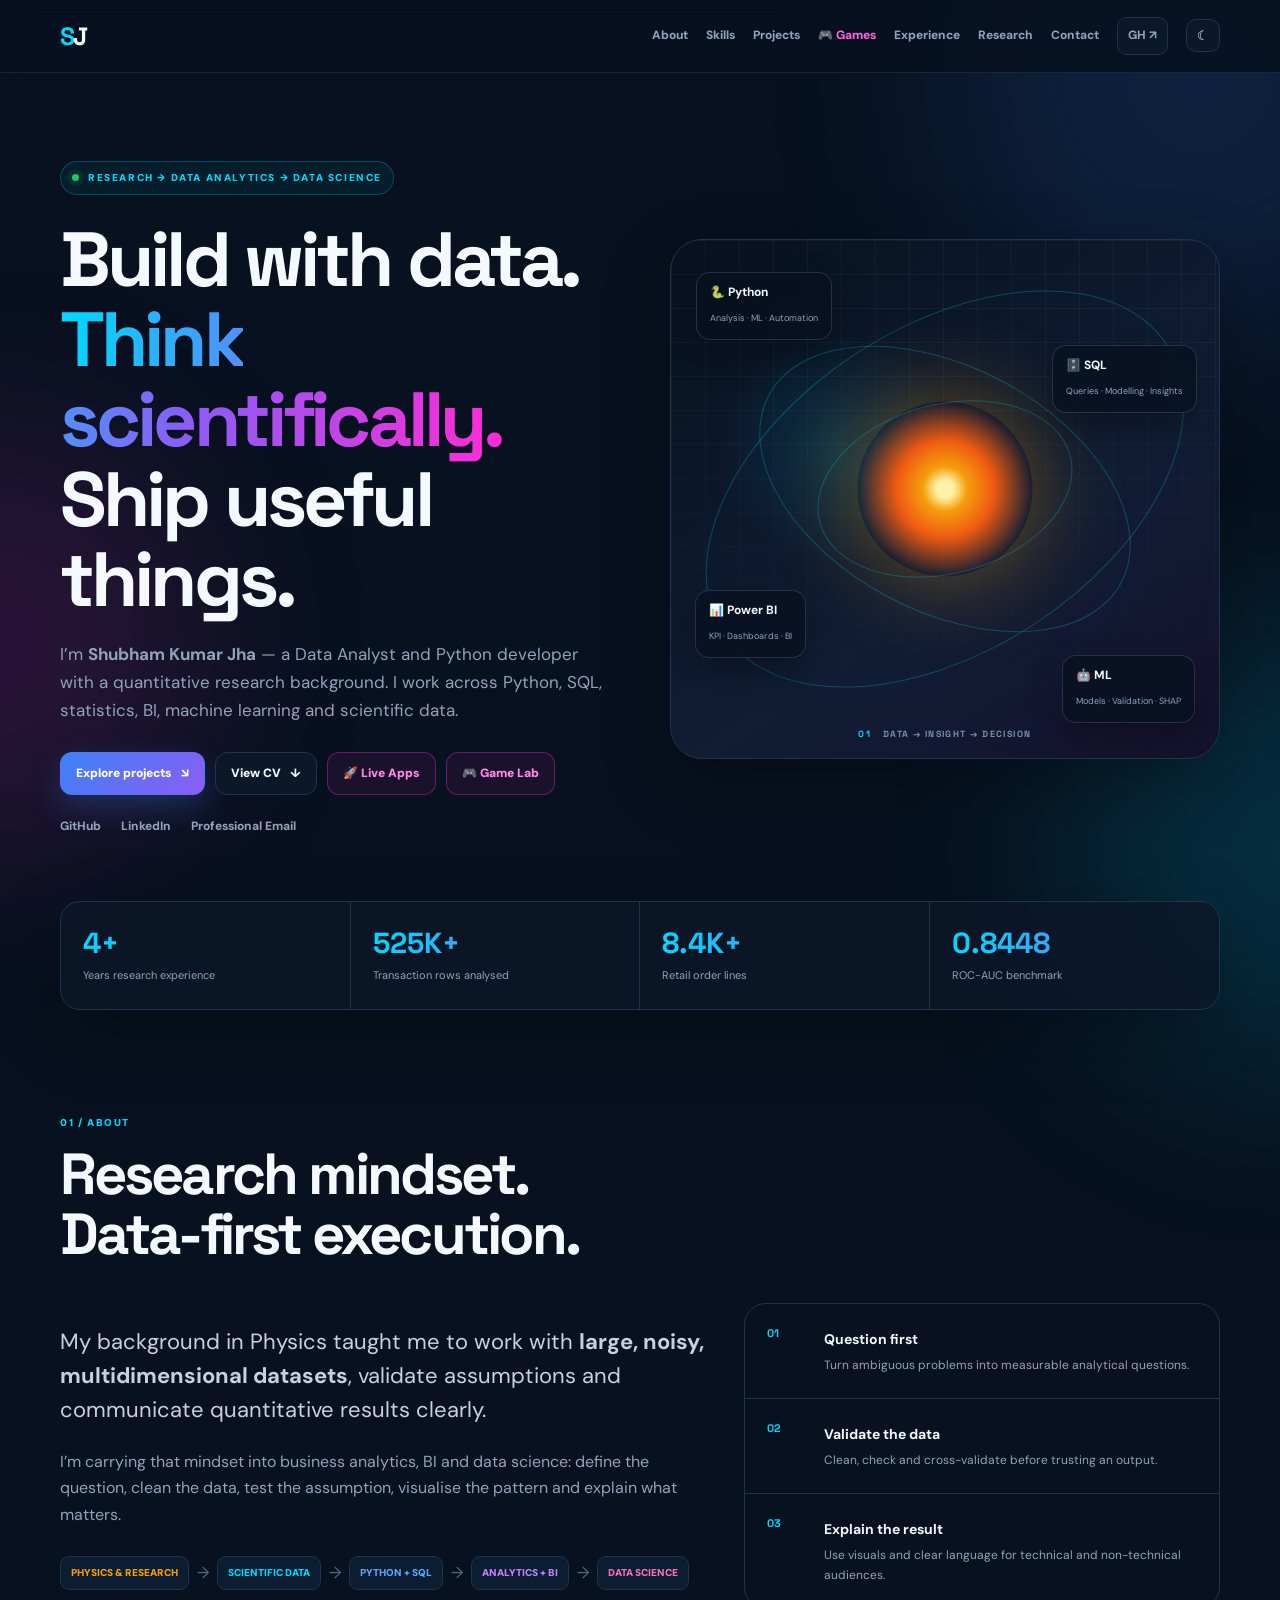
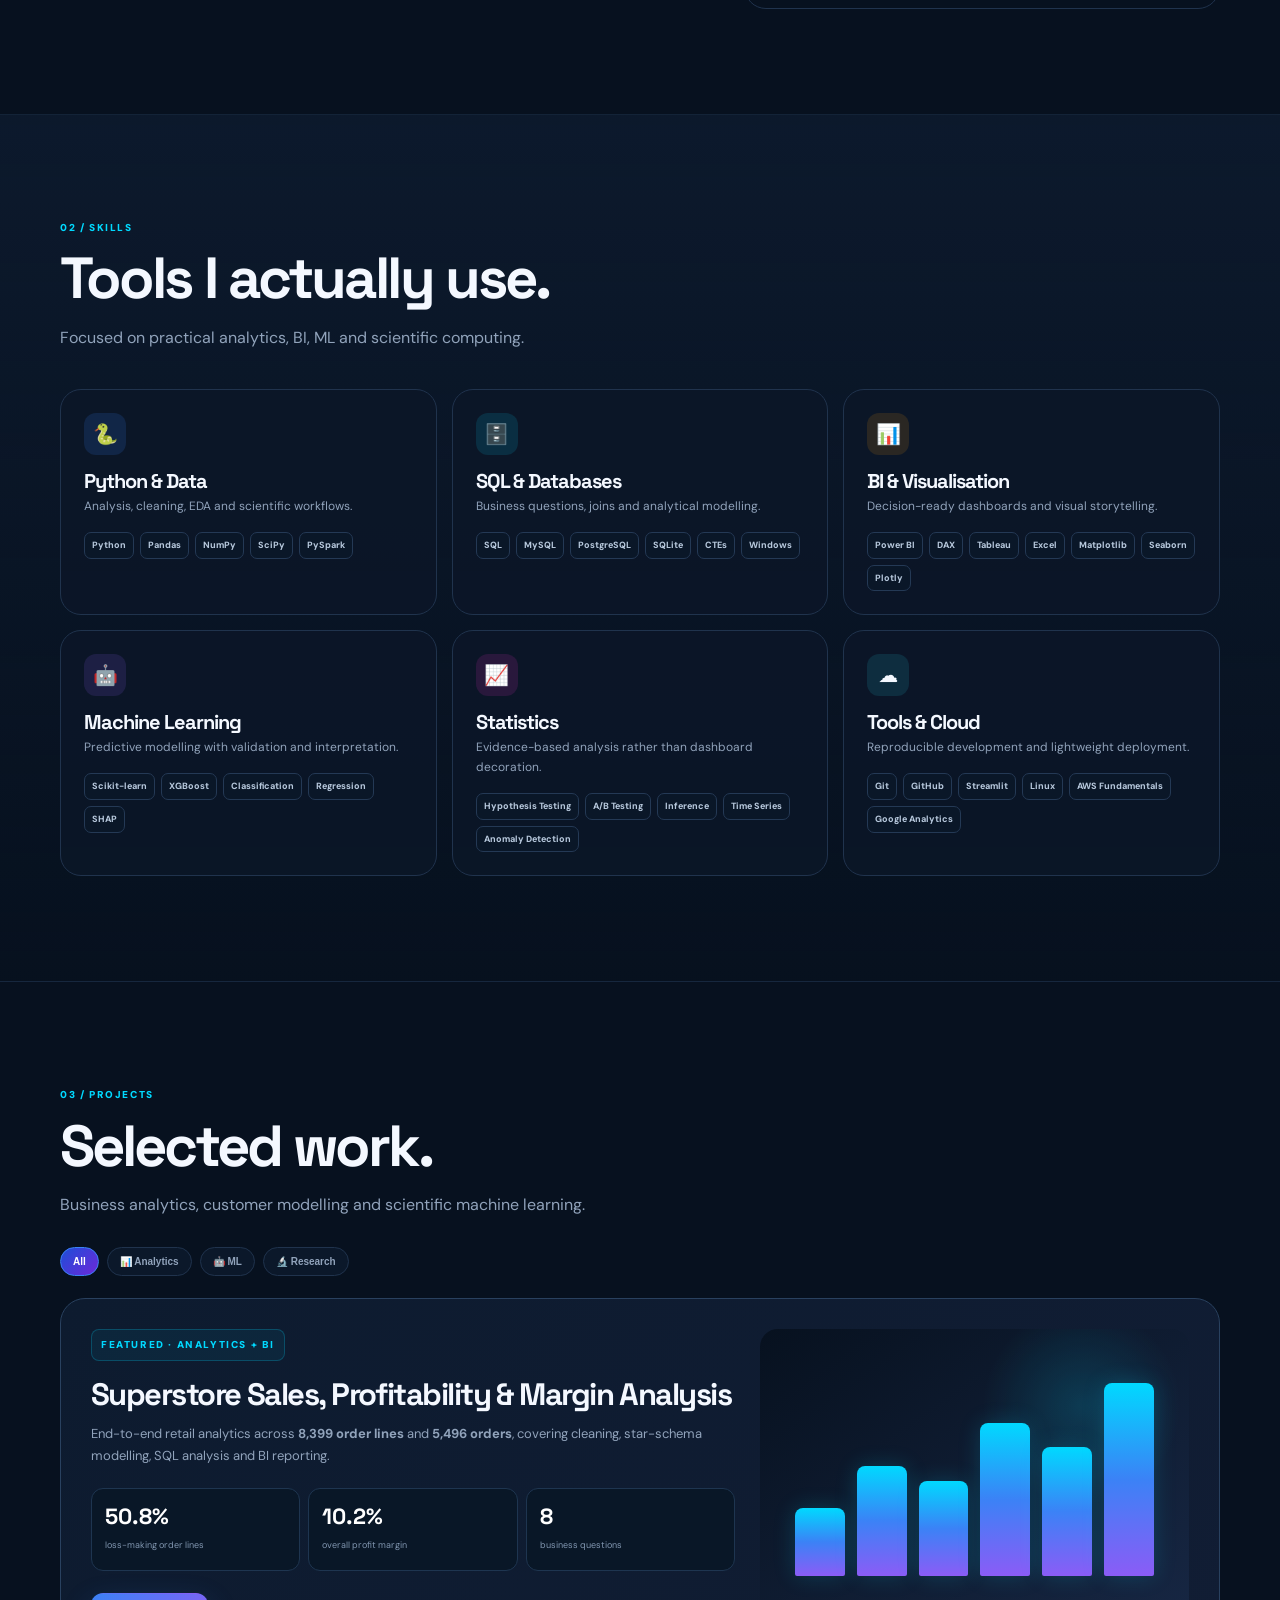
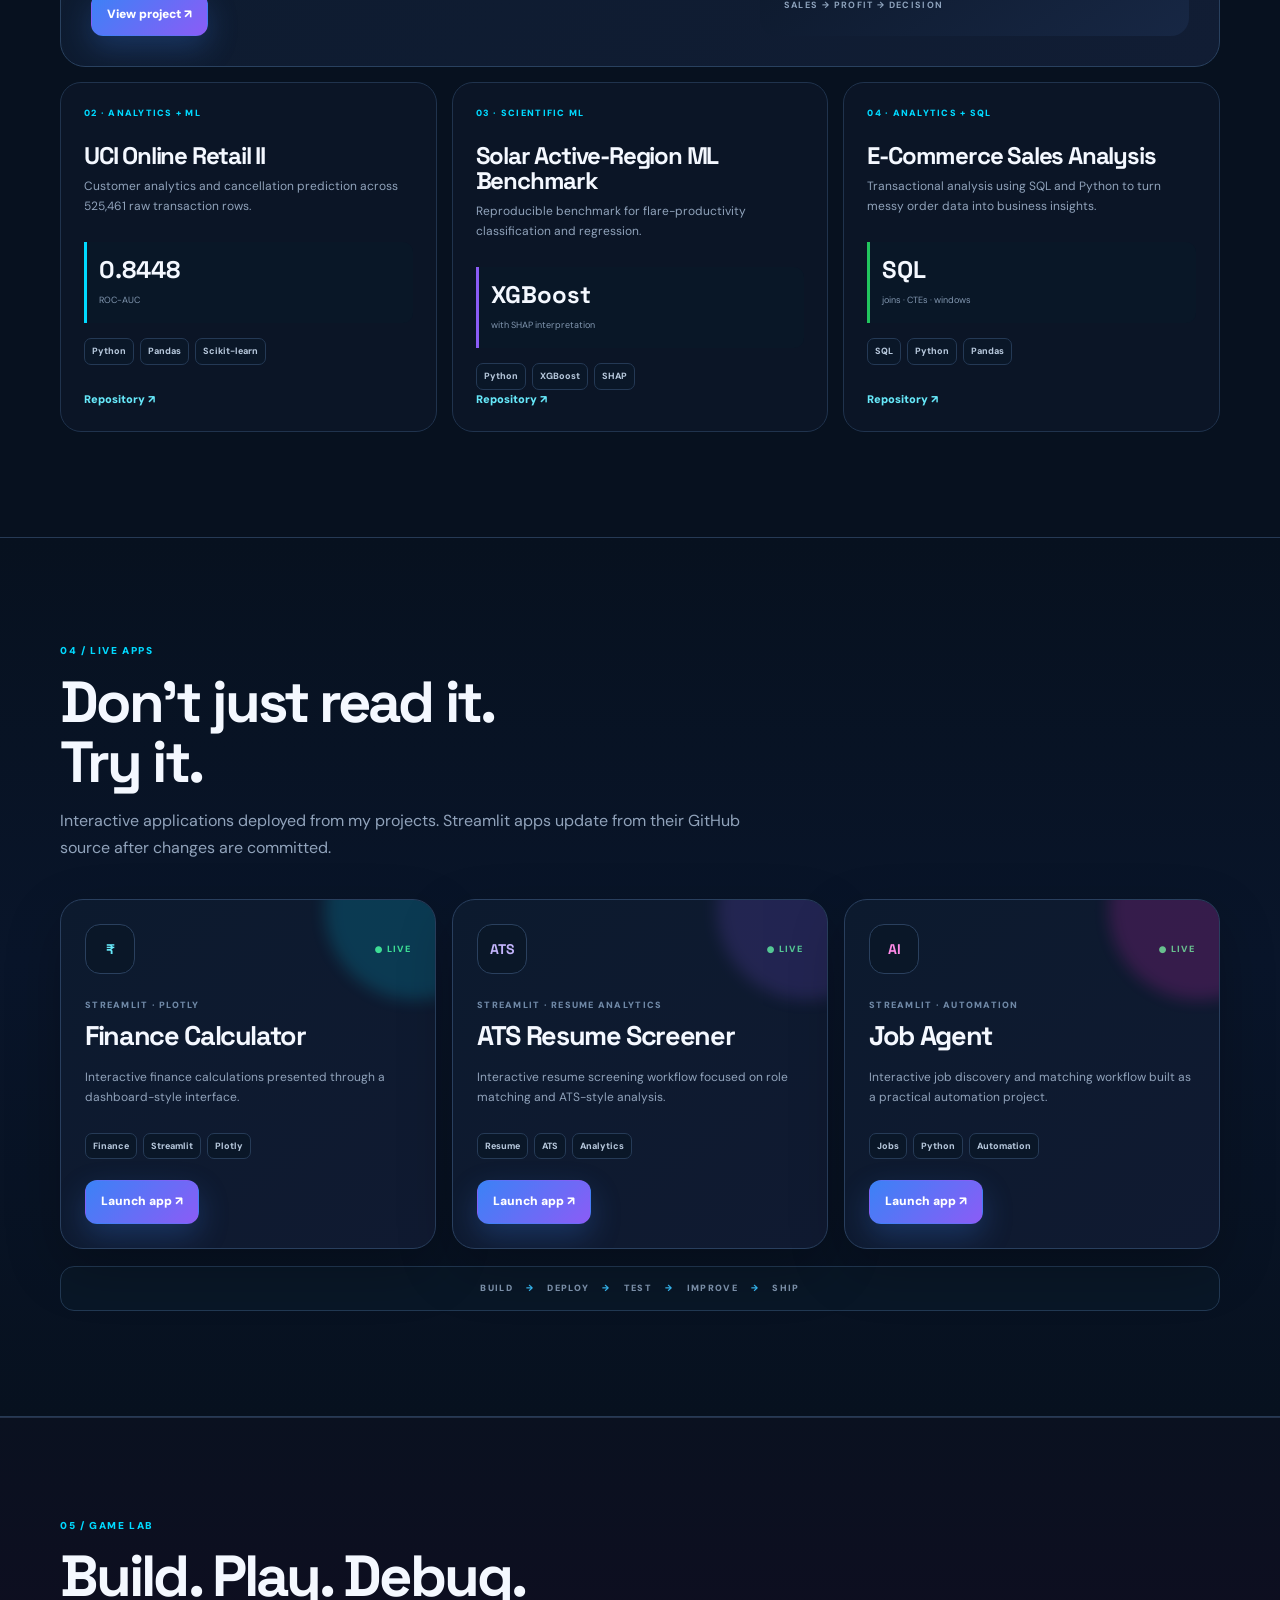
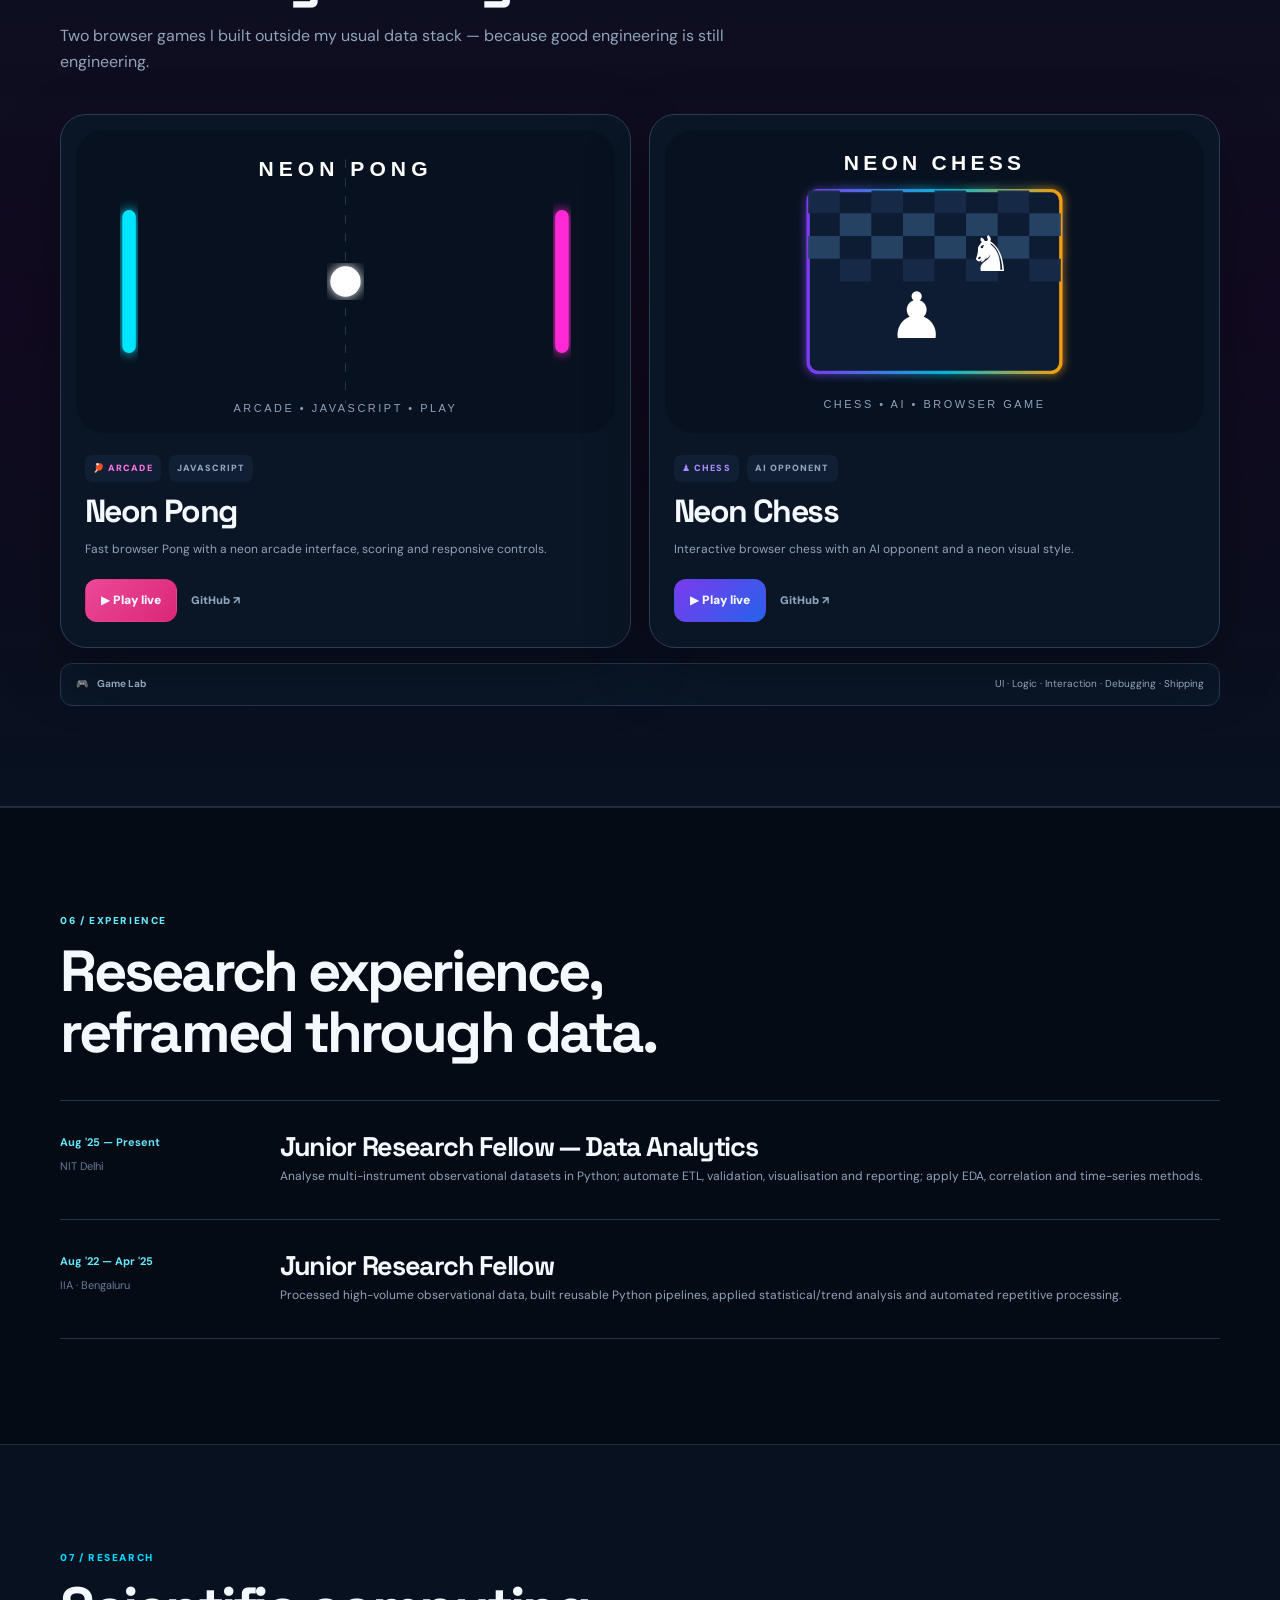
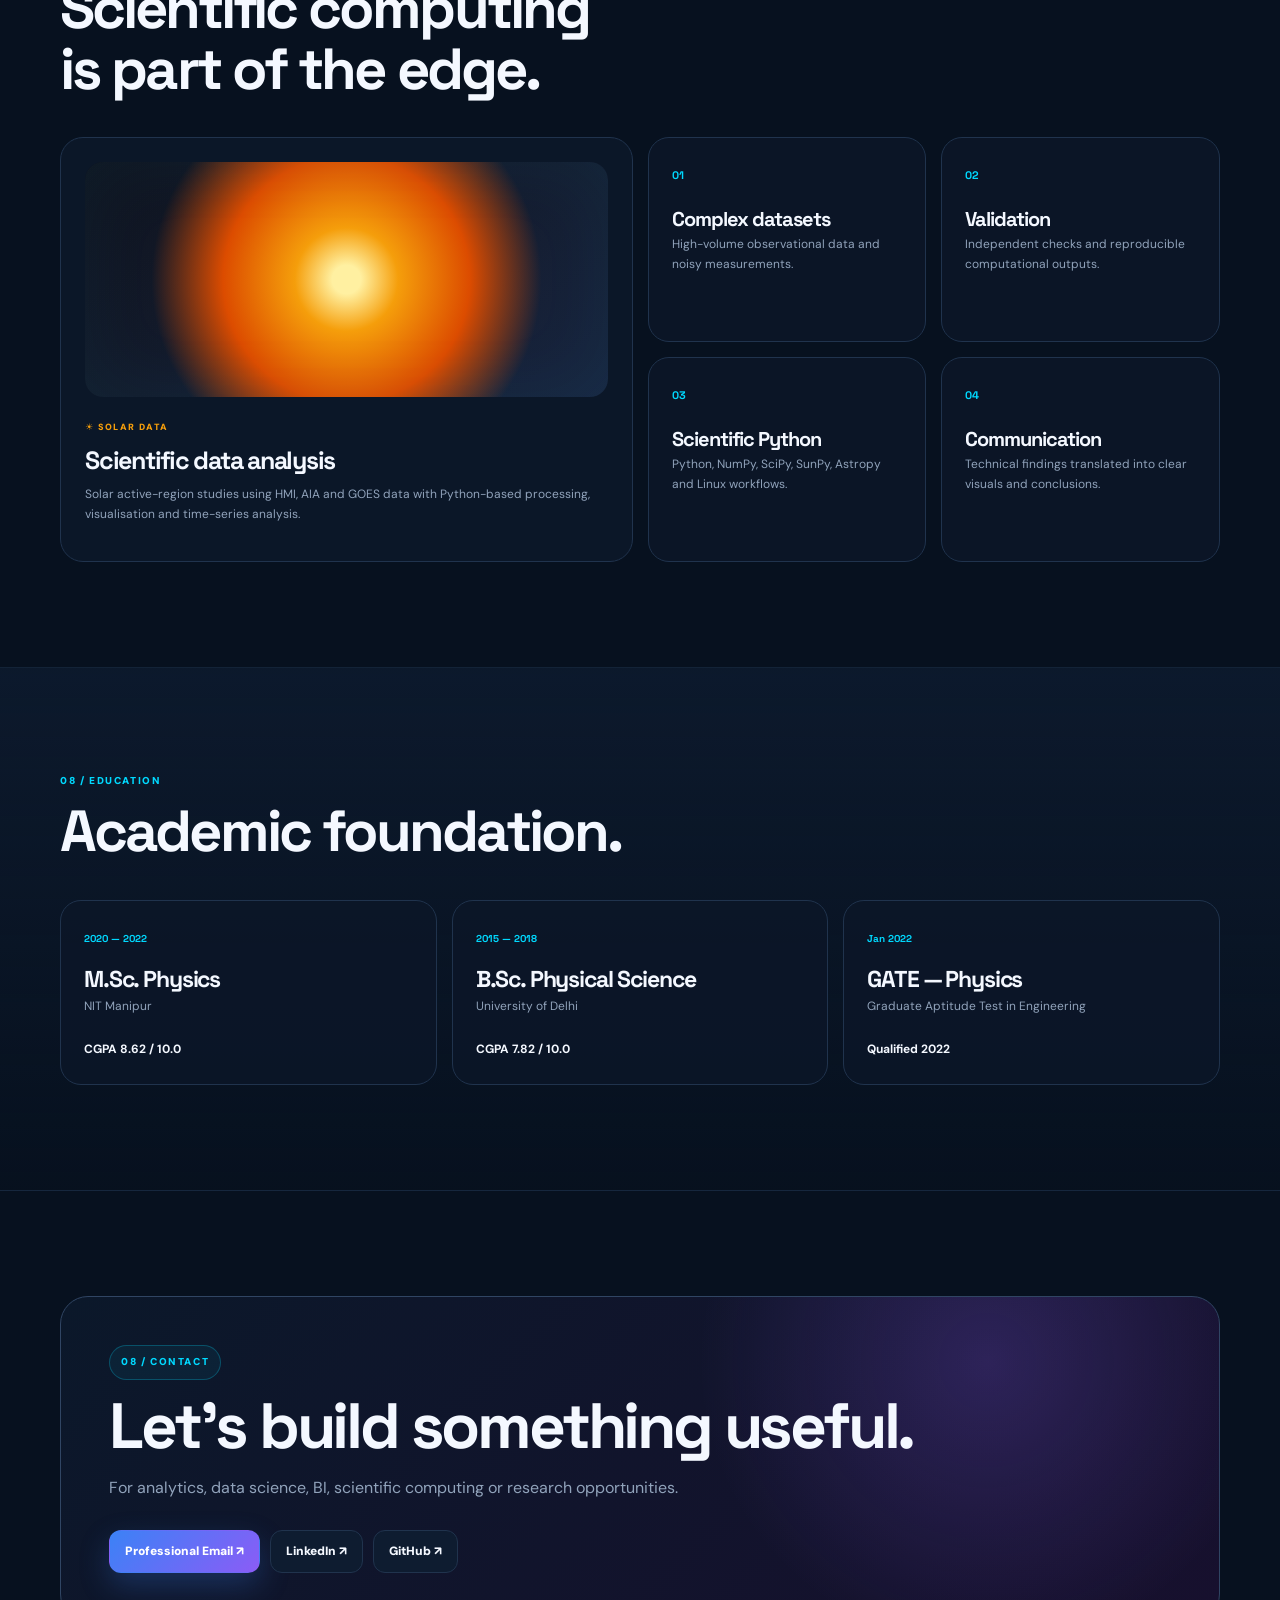
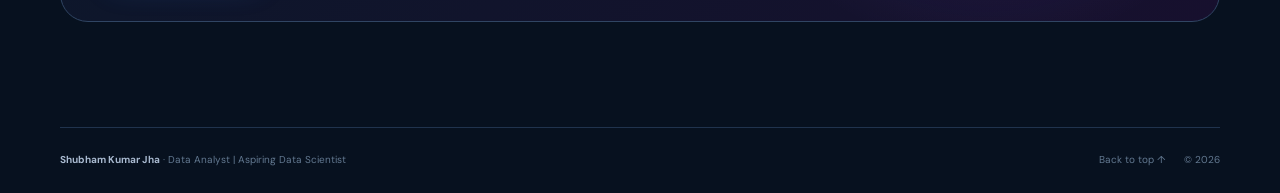
==== commit e2c3962d: "Add files via upload" ====
--- a/index.html
+++ b/index.html
@@ -46,7 +46,7 @@
     <div class="hero-actions">
       <a class="btn primary" href="#projects">Explore projects <span>↘</span></a>
       <a class="btn outline" href="assets/Shubham_Kumar_Jha_CV.pdf" download>View CV <span>↓</span></a>
-      <a class="btn game-btn" href="#games">🎮 Game Lab</a>
+      <a class="btn game-btn" href="#apps">🚀 Live Apps</a><a class="btn game-btn" href="#games">🎮 Game Lab</a>
     </div>
     <div class="hero-links">
       <a href="https://github.com/shubham-k-jha" target="_blank" rel="noopener">GitHub</a>
@@ -118,9 +118,40 @@
   </div>
 </section>
 
+
+<section class="section apps-section" id="apps">
+<div class="shell">
+  <div class="section-head reveal"><span>04 / LIVE APPS</span><h2>Don't just read it.<br>Try it.</h2><p>Interactive applications deployed from my projects. Streamlit apps update from their GitHub source after changes are committed.</p></div>
+  <div class="app-launch-grid">
+    <article class="app-card finance reveal">
+      <div class="app-top"><span class="app-logo">₹</span><span class="live-dot">● LIVE</span></div>
+      <span class="app-kicker">STREAMLIT · PLOTLY</span><h3>Finance Calculator</h3>
+      <p>Interactive finance calculations presented through a dashboard-style interface.</p>
+      <div class="app-tags"><span>Finance</span><span>Streamlit</span><span>Plotly</span></div>
+      <a class="btn primary" href="https://finance-calc-app.streamlit.app/" target="_blank" rel="noopener">Launch app ↗</a>
+    </article>
+    <article class="app-card ats reveal delay-1">
+      <div class="app-top"><span class="app-logo">ATS</span><span class="live-dot">● LIVE</span></div>
+      <span class="app-kicker">STREAMLIT · RESUME ANALYTICS</span><h3>ATS Resume Screener</h3>
+      <p>Interactive resume screening workflow focused on role matching and ATS-style analysis.</p>
+      <div class="app-tags"><span>Resume</span><span>ATS</span><span>Analytics</span></div>
+      <a class="btn primary" href="https://ats--resume-screener.streamlit.app/" target="_blank" rel="noopener">Launch app ↗</a>
+    </article>
+    <article class="app-card agent reveal delay-2">
+      <div class="app-top"><span class="app-logo">AI</span><span class="live-dot">● LIVE</span></div>
+      <span class="app-kicker">STREAMLIT · AUTOMATION</span><h3>Job Agent</h3>
+      <p>Interactive job discovery and matching workflow built as a practical automation project.</p>
+      <div class="app-tags"><span>Jobs</span><span>Python</span><span>Automation</span></div>
+      <a class="btn primary" href="https://job--agent.streamlit.app/" target="_blank" rel="noopener">Launch app ↗</a>
+    </article>
+  </div>
+  <div class="app-flow reveal"><span>BUILD</span><i>→</i><span>DEPLOY</span><i>→</i><span>TEST</span><i>→</i><span>IMPROVE</span><i>→</i><span>SHIP</span></div>
+</div>
+</section>
+
 <section class="section games-section" id="games">
 <div class="shell">
-  <div class="section-head reveal"><span>04 / GAME LAB</span><h2>Build. Play. Debug.</h2><p>Two browser games I built outside my usual data stack — because good engineering is still engineering.</p></div>
+  <div class="section-head reveal"><span>05 / GAME LAB</span><h2>Build. Play. Debug.</h2><p>Two browser games I built outside my usual data stack — because good engineering is still engineering.</p></div>
   <div class="game-grid">
     <article class="game-card pong reveal">
       <div class="game-logo"><img src="assets/neon-pong.svg" alt="Neon Pong logo"></div>
@@ -139,7 +170,7 @@
 
 <section class="section dark-section" id="experience">
 <div class="shell">
-  <div class="section-head reveal"><span>05 / EXPERIENCE</span><h2>Research experience,<br>reframed through data.</h2></div>
+  <div class="section-head reveal"><span>06 / EXPERIENCE</span><h2>Research experience,<br>reframed through data.</h2></div>
   <div class="experience-list">
     <article class="experience-item reveal"><div><b>Aug '25 — Present</b><small>NIT Delhi</small></div><div><h3>Junior Research Fellow — Data Analytics</h3><p>Analyse multi-instrument observational datasets in Python; automate ETL, validation, visualisation and reporting; apply EDA, correlation and time-series methods.</p></div></article>
     <article class="experience-item reveal"><div><b>Aug '22 — Apr '25</b><small>IIA · Bengaluru</small></div><div><h3>Junior Research Fellow</h3><p>Processed high-volume observational data, built reusable Python pipelines, applied statistical/trend analysis and automated repetitive processing.</p></div></article>
@@ -148,7 +179,7 @@
 </section>
 
 <section class="section shell" id="research">
-<div class="section-head reveal"><span>06 / RESEARCH</span><h2>Scientific computing<br>is part of the edge.</h2></div>
+<div class="section-head reveal"><span>07 / RESEARCH</span><h2>Scientific computing<br>is part of the edge.</h2></div>
 <div class="research-grid">
   <article class="research-main reveal"><div class="solar"></div><div><span>☀️ SOLAR DATA</span><h3>Scientific data analysis</h3><p>Solar active-region studies using HMI, AIA and GOES data with Python-based processing, visualisation and time-series analysis.</p></div></article>
   <article class="mini-card reveal"><b>01</b><h3>Complex datasets</h3><p>High-volume observational data and noisy measurements.</p></article>
@@ -160,7 +191,7 @@
 
 <section class="section tinted" id="education">
 <div class="shell">
-  <div class="section-head reveal"><span>07 / EDUCATION</span><h2>Academic foundation.</h2></div>
+  <div class="section-head reveal"><span>08 / EDUCATION</span><h2>Academic foundation.</h2></div>
   <div class="edu-grid">
     <article class="edu-card reveal"><span>2020 — 2022</span><h3>M.Sc. Physics</h3><p>NIT Manipur</p><b>CGPA 8.62 / 10.0</b></article>
     <article class="edu-card reveal delay-1"><span>2015 — 2018</span><h3>B.Sc. Physical Science</h3><p>University of Delhi</p><b>CGPA 7.82 / 10.0</b></article>
--- a/style.css
+++ b/style.css
@@ -1 +1,2 @@
-:root{--bg:#07111f;--surface:#0c1728;--surface2:#101f35;--text:#f4f8ff;--muted:#91a3bb;--line:#20334d;--cyan:#00d9ff;--blue:#3b82f6;--purple:#8b5cf6;--pink:#ff2bd6;--orange:#f59e0b;--green:#22c55e;--shadow:0 24px 70px rgba(0,0,0,.28);--radius:24px}*{box-sizing:border-box}html{scroll-behavior:smooth;scroll-padding-top:82px}body{margin:0;background:var(--bg);color:var(--text);font-family:'DM Sans',system-ui,sans-serif;line-height:1.65;overflow-x:hidden}a{color:inherit;text-decoration:none}.shell{width:min(1160px,calc(100% - 36px));margin:auto}.scroll-progress{position:fixed;z-index:1000;top:0;left:0;height:3px;width:0;background:linear-gradient(90deg,var(--cyan),var(--blue),var(--purple),var(--pink))}.ambient{position:fixed;border-radius:50%;filter:blur(100px);opacity:.14;pointer-events:none;z-index:-1}.a1{width:520px;height:520px;background:var(--blue);right:-180px;top:-180px}.a2{width:420px;height:420px;background:var(--pink);left:-220px;top:48%}.a3{width:460px;height:460px;background:var(--cyan);right:-240px;bottom:-180px}.site-header{position:sticky;top:0;z-index:50;background:rgba(7,17,31,.82);backdrop-filter:blur(18px);border-bottom:1px solid rgba(148,163,184,.14)}.nav{height:72px;display:flex;align-items:center;justify-content:space-between}.brand{font:700 25px 'Space Grotesk';letter-spacing:-.08em}.brand span{color:var(--cyan)}.nav-links{display:flex;align-items:center;gap:18px;font-size:12px;font-weight:800}.nav-links a{color:#91a3bb;transition:.2s}.nav-links a:hover,.nav-links a.active{color:#fff}.games-nav{color:#ff67df!important}.nav-icon,.theme-toggle{border:1px solid var(--line);border-radius:10px;background:#0b182a;padding:8px 10px}.theme-toggle{color:#fff;cursor:pointer}.menu-toggle{display:none;background:transparent;border:1px solid var(--line);border-radius:10px;padding:9px}.menu-toggle span{display:block;width:22px;height:2px;background:#fff;margin:4px}.hero{min-height:calc(100vh - 72px);display:grid;grid-template-columns:1fr 1fr;gap:60px;align-items:center;padding:72px 0 48px}.eyebrow,.section-head>span,.project-tag{font-size:10px;letter-spacing:.16em;font-weight:900;color:var(--cyan)}.eyebrow{display:inline-flex;align-items:center;gap:9px;border:1px solid rgba(0,217,255,.25);background:rgba(0,217,255,.06);padding:8px 11px;border-radius:999px}.dot{width:7px;height:7px;border-radius:50%;background:var(--green);box-shadow:0 0 0 5px rgba(34,197,94,.1)}h1,h2,h3{font-family:'Space Grotesk',sans-serif;line-height:1.04;letter-spacing:-.05em}h1{font-size:clamp(48px,6vw,80px);margin:25px 0 20px}h1 em{font-style:normal;background:linear-gradient(90deg,var(--cyan),var(--purple),var(--pink));-webkit-background-clip:text;color:transparent}.hero-lead{font-size:17px;color:var(--muted);max-width:650px}.hero-actions,.contact-actions{display:flex;gap:10px;flex-wrap:wrap;margin-top:28px}.btn{display:inline-flex;align-items:center;justify-content:center;gap:9px;padding:11px 15px;border-radius:12px;border:1px solid transparent;font-size:12px;font-weight:900;transition:.22s}.btn:hover{transform:translateY(-2px)}.primary{background:linear-gradient(135deg,var(--blue),var(--purple));color:#fff;box-shadow:0 12px 30px rgba(59,130,246,.25)}.outline{border-color:var(--line);background:#0b182a}.game-btn{border-color:rgba(255,43,214,.35);background:rgba(255,43,214,.08);color:#ff8be8}.hero-links{display:flex;gap:20px;margin-top:22px;font-size:12px;font-weight:800;color:#91a3bb}.hero-links a:hover{color:#fff}.hero-visual{height:520px;position:relative;border:1px solid #20334d;border-radius:32px;overflow:hidden;background:radial-gradient(circle at 30% 40%,rgba(0,217,255,.13),transparent 24%),linear-gradient(145deg,#07111f,#101d34 60%,#16112d);box-shadow:var(--shadow)}.visual-grid{position:absolute;inset:0;background-image:linear-gradient(rgba(255,255,255,.045) 1px,transparent 1px),linear-gradient(90deg,rgba(255,255,255,.045) 1px,transparent 1px);background-size:34px 34px;mask-image:linear-gradient(to bottom,#000,transparent)}.hero-orb{position:absolute;width:175px;height:175px;left:50%;top:48%;transform:translate(-50%,-50%);border-radius:50%;background:radial-gradient(circle,#fff2a6 0 7%,#f59e0b 18%,#ef5b12 39%,rgba(239,91,18,.06) 70%,transparent 72%);box-shadow:0 0 90px rgba(245,158,11,.42)}.orbit{position:absolute;border:1px solid rgba(0,217,255,.25);border-radius:50%;left:50%;top:48%;transform:translate(-50%,-50%)}.o1{width:260px;height:170px;transform:translate(-50%,-50%) rotate(-15deg)}.o2{width:400px;height:245px;transform:translate(-50%,-50%) rotate(28deg)}.o3{width:530px;height:325px;transform:translate(-50%,-50%) rotate(-33deg)}.float-card{position:absolute;padding:10px 13px;border:1px solid rgba(148,163,184,.22);background:rgba(7,17,31,.76);backdrop-filter:blur(12px);border-radius:14px;box-shadow:0 15px 35px rgba(0,0,0,.28);animation:float 5s ease-in-out infinite}.float-card b{display:block;font-size:12px}.float-card small{font-size:9px;color:#8ea3bd}.f1{top:32px;left:25px}.f2{top:105px;right:22px;animation-delay:-1s}.f3{bottom:100px;left:24px;animation-delay:-2s}.f4{bottom:35px;right:24px;animation-delay:-3s}.hero-code{position:absolute;left:50%;bottom:18px;transform:translateX(-50%);font:700 9px 'Space Grotesk';letter-spacing:.16em;color:#7890ac;white-space:nowrap}.hero-code span{color:var(--cyan);margin-right:8px}@keyframes float{50%{transform:translateY(-7px)}}.stats{display:grid;grid-template-columns:repeat(4,1fr);border:1px solid var(--line);border-radius:20px;overflow:hidden;background:rgba(12,23,40,.8);box-shadow:var(--shadow)}.stats div{padding:22px;border-right:1px solid var(--line)}.stats div:last-child{border-right:0}.stats b{display:block;font:700 29px 'Space Grotesk';background:linear-gradient(90deg,var(--cyan),var(--purple));-webkit-background-clip:text;color:transparent}.stats span{font-size:11px;color:var(--muted)}.section{padding:105px 0}.tinted{background:linear-gradient(180deg,rgba(16,31,53,.62),rgba(7,17,31,.1));border-top:1px solid rgba(32,51,77,.55);border-bottom:1px solid rgba(32,51,77,.55)}.section-head{margin-bottom:38px}.section-head>span{display:block;margin-bottom:12px}.section-head h2{font-size:clamp(38px,4.6vw,58px);margin:0}.section-head p{color:var(--muted);max-width:700px}.about-grid{display:grid;grid-template-columns:1.15fr .85fr;gap:40px}.big-copy{font-size:22px;color:#c5d2e3;line-height:1.55}.about-copy>p:not(.big-copy){color:var(--muted)}.journey{display:flex;flex-wrap:wrap;align-items:center;gap:8px;margin-top:28px}.journey span{font-size:10px;font-weight:900;padding:8px 10px;border-radius:9px;background:#0d1d31;border:1px solid var(--line)}.journey span:nth-of-type(1){color:var(--orange)}.journey span:nth-of-type(2){color:var(--cyan)}.journey span:nth-of-type(3){color:#60a5fa}.journey span:nth-of-type(4){color:#c084fc}.journey span:nth-of-type(5){color:#f472b6}.journey i{font-style:normal;color:#526983}.principles{border:1px solid var(--line);border-radius:22px;overflow:hidden}.principles>div{display:grid;grid-template-columns:45px 1fr;gap:12px;padding:22px;border-bottom:1px solid var(--line)}.principles>div:last-child{border-bottom:0}.principles>div>span{color:var(--cyan);font:800 11px 'Space Grotesk'}.principles b{font-size:14px}.principles p{font-size:12px;color:var(--muted);margin:4px 0 0}.skill-grid{display:grid;grid-template-columns:repeat(3,1fr);gap:15px}.skill-card,.project-card,.edu-card,.mini-card{border:1px solid var(--line);background:rgba(12,23,40,.86);border-radius:21px;padding:23px;transition:.25s}.skill-card:hover,.project-card:hover,.edu-card:hover,.mini-card:hover{transform:translateY(-4px);border-color:#355173}.skill-icon{width:42px;height:42px;display:grid;place-items:center;border-radius:12px;margin-bottom:16px;font-size:20px}.blue{background:rgba(59,130,246,.15)}.teal{background:rgba(0,217,255,.12)}.orange{background:rgba(245,158,11,.13)}.purple{background:rgba(139,92,246,.14)}.pink{background:rgba(255,43,214,.12)}.cyan{background:rgba(34,211,238,.12)}.skill-card h3{margin:0 0 5px;font-size:20px}.skill-card p,.project-card p,.mini-card p{font-size:12px;color:var(--muted);margin:0 0 15px}.chips{display:flex;flex-wrap:wrap;gap:6px}.chips span{font-size:9px;font-weight:800;color:#b7c8dc;border:1px solid #243955;background:#0a1728;padding:5px 7px;border-radius:7px}.filter-row{display:flex;gap:8px;margin:-10px 0 22px;flex-wrap:wrap}.filter{cursor:pointer;border:1px solid var(--line);background:#0b182a;color:#91a3bb;padding:8px 12px;border-radius:999px;font-size:10px;font-weight:900}.filter.active{color:#fff;border-color:var(--blue);background:linear-gradient(135deg,#1d4ed8,#6d28d9)}.project-feature{display:grid;grid-template-columns:1.2fr .8fr;gap:25px;border:1px solid #29415f;border-radius:25px;background:linear-gradient(135deg,#0d1b2f,#111d34);padding:30px;margin-bottom:15px;overflow:hidden}.project-tag{display:inline-block;padding:7px 9px;border:1px solid rgba(0,217,255,.22);border-radius:8px;background:rgba(0,217,255,.06)}.project-feature h3{font-size:31px;margin:17px 0 9px}.project-feature p{color:var(--muted);font-size:13px}.findings{display:grid;grid-template-columns:repeat(3,1fr);gap:8px;margin:22px 0}.findings div{padding:13px;border-radius:12px;background:#091727;border:1px solid #1e3550}.findings b{display:block;font:700 22px 'Space Grotesk';color:#fff}.findings small{font-size:9px;color:#8196b0}.project-art{min-height:260px;border-radius:18px;position:relative;overflow:hidden;background:radial-gradient(circle at 75% 25%,rgba(0,217,255,.16),transparent 25%),linear-gradient(145deg,#07111f,#172744);display:flex;align-items:flex-end;padding:24px}.bars{position:absolute;inset:35px 35px 60px;display:flex;align-items:flex-end;gap:12px}.bars i{flex:1;background:linear-gradient(180deg,var(--cyan),var(--blue),var(--purple));border-radius:8px 8px 2px 2px;box-shadow:0 0 22px rgba(0,217,255,.18)}.bars i:nth-child(1){height:32%}.bars i:nth-child(2){height:52%}.bars i:nth-child(3){height:45%}.bars i:nth-child(4){height:72%}.bars i:nth-child(5){height:61%}.bars i:nth-child(6){height:91%}.project-art strong{position:relative;font-size:9px;letter-spacing:.15em;color:#8ea3bd}.project-grid{display:grid;grid-template-columns:repeat(3,1fr);gap:15px}.project-card{min-height:330px;display:flex;flex-direction:column}.project-card>span{font-size:9px;letter-spacing:.14em;color:var(--cyan);font-weight:900}.project-card h3{font-size:24px;margin:23px 0 8px}.project-card>a{margin-top:auto;color:#67e8f9;font-size:11px;font-weight:900}.metric{margin:10px 0 15px;padding:12px;border-left:3px solid var(--cyan);background:#091727;border-radius:0 10px 10px 0}.metric b{display:block;font:700 24px 'Space Grotesk'}.metric small{color:#8297b0;font-size:9px}.purple-metric{border-color:var(--purple)}.teal-metric{border-color:var(--green)}.project-card.is-hidden,.project-feature.is-hidden{display:none}.games-section{padding:100px 0;background:linear-gradient(180deg,#0a1120,#120a20 50%,#07111f);border-top:1px solid #26324a;border-bottom:1px solid #26324a}.game-grid{display:grid;grid-template-columns:1fr 1fr;gap:18px}.game-card{border:1px solid #2b3d59;border-radius:26px;overflow:hidden;background:#0a1525;box-shadow:0 22px 65px rgba(0,0,0,.3);transition:.25s}.game-card:hover{transform:translateY(-6px);border-color:#566b8b}.game-card.pong:hover{box-shadow:0 22px 65px rgba(255,43,214,.14)}.game-card.chess:hover{box-shadow:0 22px 65px rgba(139,92,246,.17)}.game-logo{padding:15px 15px 0}.game-logo img{display:block;width:100%;border-radius:19px}.game-body{padding:22px 24px 25px}.game-meta{display:flex;gap:8px;flex-wrap:wrap}.game-meta span{font-size:9px;font-weight:900;letter-spacing:.12em;padding:6px 8px;border-radius:7px;background:#111f34;color:#91a3bb}.pong .game-meta span:first-child{color:#ff72df}.chess .game-meta span:first-child{color:#a78bfa}.game-body h3{font-size:32px;margin:13px 0 5px}.game-body p{font-size:12px;color:var(--muted);max-width:550px}.game-actions{display:flex;align-items:center;gap:14px;margin-top:19px}.play-pink{background:linear-gradient(135deg,#ec4899,#db2777)}.play-purple{background:linear-gradient(135deg,#7c3aed,#2563eb)}.source-link{font-size:11px;font-weight:900;color:#8ea3bd}.game-note{display:flex;align-items:center;gap:9px;margin-top:15px;padding:12px 15px;border:1px solid #253852;border-radius:12px;background:#0a1728;color:#91a3bb;font-size:10px}.game-note span:last-child{margin-left:auto}.dark-section{background:#050b15;border-top:1px solid #1c2b40;border-bottom:1px solid #1c2b40}.dark-section .section-head>span{color:#67e8f9}.experience-list{border-top:1px solid #20334d}.experience-item{display:grid;grid-template-columns:180px 1fr;gap:40px;padding:32px 0;border-bottom:1px solid #20334d}.experience-item b{display:block;color:#67e8f9;font-size:11px}.experience-item small{display:block;color:#657c97;font-size:11px;margin-top:6px}.experience-item h3{font-size:27px;margin:0 0 6px}.experience-item p{color:#91a3bb;font-size:12px;margin:0}.research-grid{display:grid;grid-template-columns:repeat(4,1fr);gap:15px}.research-main{grid-column:span 2;grid-row:span 2;min-height:425px;padding:24px;border:1px solid var(--line);border-radius:23px;background:#0b1728;display:flex;flex-direction:column;justify-content:space-between;overflow:hidden}.solar{height:235px;border-radius:18px;background:radial-gradient(circle,#fff0a1 0 5%,#f59e0b 18%,#dc4c00 43%,rgba(220,76,0,.04) 68%),linear-gradient(145deg,#07111f,#102341);box-shadow:inset 0 0 80px rgba(0,217,255,.05)}.research-main h3{font-size:25px;margin:9px 0 5px}.research-main p,.mini-card p{font-size:12px;color:var(--muted)}.research-main>div:last-child>span{font-size:9px;color:var(--orange);font-weight:900;letter-spacing:.15em}.mini-card{min-height:205px}.mini-card>b{font:800 11px 'Space Grotesk';color:var(--cyan)}.mini-card h3{font-size:20px;margin:22px 0 5px}.edu-grid{display:grid;grid-template-columns:repeat(3,1fr);gap:15px}.edu-card span{font:800 10px 'Space Grotesk';color:var(--cyan)}.edu-card h3{font-size:23px;margin:18px 0 5px}.edu-card p{font-size:12px;color:var(--muted);margin:0 0 18px}.edu-card b{font-size:12px}.contact-card{border:1px solid #304563;border-radius:28px;padding:48px;background:radial-gradient(circle at 80% 20%,rgba(139,92,246,.22),transparent 30%),linear-gradient(135deg,#0b182a,#17102e);overflow:hidden}.contact-card h2{font-size:clamp(40px,5vw,65px);margin:13px 0 7px}.contact-card p{color:#91a3bb}.light{background:#0e1c30}.footer-inner{display:flex;justify-content:space-between;gap:20px;padding:24px 0;border-top:1px solid var(--line);color:#637991;font-size:10px}.footer-inner b{color:#a9bad0}.footer-inner div:last-child{display:flex;gap:18px}.back-top{position:fixed;right:18px;bottom:18px;width:40px;height:40px;border:1px solid var(--line);border-radius:50%;background:#0c1728;color:#fff;opacity:0;pointer-events:none;transition:.2s;z-index:30}.back-top.show{opacity:1;pointer-events:auto}.reveal{opacity:0;transform:translateY(18px);transition:.65s ease}.reveal.visible{opacity:1;transform:none}.delay-1{transition-delay:.08s}.delay-2{transition-delay:.16s}@media(max-width:950px){.nav-links{gap:10px}.hero{grid-template-columns:1fr}.hero-visual{height:440px}.skill-grid{grid-template-columns:1fr 1fr}.project-feature{grid-template-columns:1fr}.research-grid{grid-template-columns:1fr 1fr}.research-main{grid-column:span 2}.project-grid{grid-template-columns:1fr 1fr}}@media(max-width:760px){.shell{width:calc(100% - 26px)}.menu-toggle{display:block}.nav-links{display:none;position:absolute;top:72px;left:12px;right:12px;flex-direction:column;align-items:stretch;background:#0b1728;border:1px solid var(--line);border-radius:17px;padding:13px}.nav-links.open{display:flex}.nav-links a{padding:8px}.nav-icon{display:none}.theme-toggle{align-self:flex-start}.hero{padding-top:55px}.hero-visual{height:370px}.stats{grid-template-columns:1fr 1fr}.stats div:nth-child(2){border-right:0}.stats div:nth-child(-n+2){border-bottom:1px solid var(--line)}.section{padding:78px 0}.about-grid,.skill-grid,.project-grid,.game-grid,.edu-grid,.research-grid{grid-template-columns:1fr}.research-main{grid-column:auto;grid-row:auto}.experience-item{grid-template-columns:1fr;gap:9px}.findings{grid-template-columns:1fr}.game-note{flex-wrap:wrap}.game-note span:last-child{margin-left:0}.footer-inner{flex-direction:column}.footer-inner div:last-child{flex-direction:column;gap:6px}}@media(max-width:450px){h1{font-size:45px}.hero-visual{height:330px}.float-card{transform:scale(.86)}.f1{left:12px}.f2{right:12px}.f3{left:12px}.f4{right:12px}.hero-code{font-size:7px}.stats b{font-size:24px}.game-body h3{font-size:28px}}@media(prefers-reduced-motion:reduce){html{scroll-behavior:auto}*,*:before,*:after{animation:none!important;transition:none!important}.reveal{opacity:1;transform:none}}+:root{--bg:#07111f;--surface:#0c1728;--surface2:#101f35;--text:#f4f8ff;--muted:#91a3bb;--line:#20334d;--cyan:#00d9ff;--blue:#3b82f6;--purple:#8b5cf6;--pink:#ff2bd6;--orange:#f59e0b;--green:#22c55e;--shadow:0 24px 70px rgba(0,0,0,.28);--radius:24px}*{box-sizing:border-box}html{scroll-behavior:smooth;scroll-padding-top:82px}body{margin:0;background:var(--bg);color:var(--text);font-family:'DM Sans',system-ui,sans-serif;line-height:1.65;overflow-x:hidden}a{color:inherit;text-decoration:none}.shell{width:min(1160px,calc(100% - 36px));margin:auto}.scroll-progress{position:fixed;z-index:1000;top:0;left:0;height:3px;width:0;background:linear-gradient(90deg,var(--cyan),var(--blue),var(--purple),var(--pink))}.ambient{position:fixed;border-radius:50%;filter:blur(100px);opacity:.14;pointer-events:none;z-index:-1}.a1{width:520px;height:520px;background:var(--blue);right:-180px;top:-180px}.a2{width:420px;height:420px;background:var(--pink);left:-220px;top:48%}.a3{width:460px;height:460px;background:var(--cyan);right:-240px;bottom:-180px}.site-header{position:sticky;top:0;z-index:50;background:rgba(7,17,31,.82);backdrop-filter:blur(18px);border-bottom:1px solid rgba(148,163,184,.14)}.nav{height:72px;display:flex;align-items:center;justify-content:space-between}.brand{font:700 25px 'Space Grotesk';letter-spacing:-.08em}.brand span{color:var(--cyan)}.nav-links{display:flex;align-items:center;gap:18px;font-size:12px;font-weight:800}.nav-links a{color:#91a3bb;transition:.2s}.nav-links a:hover,.nav-links a.active{color:#fff}.games-nav{color:#ff67df!important}.nav-icon,.theme-toggle{border:1px solid var(--line);border-radius:10px;background:#0b182a;padding:8px 10px}.theme-toggle{color:#fff;cursor:pointer}.menu-toggle{display:none;background:transparent;border:1px solid var(--line);border-radius:10px;padding:9px}.menu-toggle span{display:block;width:22px;height:2px;background:#fff;margin:4px}.hero{min-height:calc(100vh - 72px);display:grid;grid-template-columns:1fr 1fr;gap:60px;align-items:center;padding:72px 0 48px}.eyebrow,.section-head>span,.project-tag{font-size:10px;letter-spacing:.16em;font-weight:900;color:var(--cyan)}.eyebrow{display:inline-flex;align-items:center;gap:9px;border:1px solid rgba(0,217,255,.25);background:rgba(0,217,255,.06);padding:8px 11px;border-radius:999px}.dot{width:7px;height:7px;border-radius:50%;background:var(--green);box-shadow:0 0 0 5px rgba(34,197,94,.1)}h1,h2,h3{font-family:'Space Grotesk',sans-serif;line-height:1.04;letter-spacing:-.05em}h1{font-size:clamp(48px,6vw,80px);margin:25px 0 20px}h1 em{font-style:normal;background:linear-gradient(90deg,var(--cyan),var(--purple),var(--pink));-webkit-background-clip:text;color:transparent}.hero-lead{font-size:17px;color:var(--muted);max-width:650px}.hero-actions,.contact-actions{display:flex;gap:10px;flex-wrap:wrap;margin-top:28px}.btn{display:inline-flex;align-items:center;justify-content:center;gap:9px;padding:11px 15px;border-radius:12px;border:1px solid transparent;font-size:12px;font-weight:900;transition:.22s}.btn:hover{transform:translateY(-2px)}.primary{background:linear-gradient(135deg,var(--blue),var(--purple));color:#fff;box-shadow:0 12px 30px rgba(59,130,246,.25)}.outline{border-color:var(--line);background:#0b182a}.game-btn{border-color:rgba(255,43,214,.35);background:rgba(255,43,214,.08);color:#ff8be8}.hero-links{display:flex;gap:20px;margin-top:22px;font-size:12px;font-weight:800;color:#91a3bb}.hero-links a:hover{color:#fff}.hero-visual{height:520px;position:relative;border:1px solid #20334d;border-radius:32px;overflow:hidden;background:radial-gradient(circle at 30% 40%,rgba(0,217,255,.13),transparent 24%),linear-gradient(145deg,#07111f,#101d34 60%,#16112d);box-shadow:var(--shadow)}.visual-grid{position:absolute;inset:0;background-image:linear-gradient(rgba(255,255,255,.045) 1px,transparent 1px),linear-gradient(90deg,rgba(255,255,255,.045) 1px,transparent 1px);background-size:34px 34px;mask-image:linear-gradient(to bottom,#000,transparent)}.hero-orb{position:absolute;width:175px;height:175px;left:50%;top:48%;transform:translate(-50%,-50%);border-radius:50%;background:radial-gradient(circle,#fff2a6 0 7%,#f59e0b 18%,#ef5b12 39%,rgba(239,91,18,.06) 70%,transparent 72%);box-shadow:0 0 90px rgba(245,158,11,.42)}.orbit{position:absolute;border:1px solid rgba(0,217,255,.25);border-radius:50%;left:50%;top:48%;transform:translate(-50%,-50%)}.o1{width:260px;height:170px;transform:translate(-50%,-50%) rotate(-15deg)}.o2{width:400px;height:245px;transform:translate(-50%,-50%) rotate(28deg)}.o3{width:530px;height:325px;transform:translate(-50%,-50%) rotate(-33deg)}.float-card{position:absolute;padding:10px 13px;border:1px solid rgba(148,163,184,.22);background:rgba(7,17,31,.76);backdrop-filter:blur(12px);border-radius:14px;box-shadow:0 15px 35px rgba(0,0,0,.28);animation:float 5s ease-in-out infinite}.float-card b{display:block;font-size:12px}.float-card small{font-size:9px;color:#8ea3bd}.f1{top:32px;left:25px}.f2{top:105px;right:22px;animation-delay:-1s}.f3{bottom:100px;left:24px;animation-delay:-2s}.f4{bottom:35px;right:24px;animation-delay:-3s}.hero-code{position:absolute;left:50%;bottom:18px;transform:translateX(-50%);font:700 9px 'Space Grotesk';letter-spacing:.16em;color:#7890ac;white-space:nowrap}.hero-code span{color:var(--cyan);margin-right:8px}@keyframes float{50%{transform:translateY(-7px)}}.stats{display:grid;grid-template-columns:repeat(4,1fr);border:1px solid var(--line);border-radius:20px;overflow:hidden;background:rgba(12,23,40,.8);box-shadow:var(--shadow)}.stats div{padding:22px;border-right:1px solid var(--line)}.stats div:last-child{border-right:0}.stats b{display:block;font:700 29px 'Space Grotesk';background:linear-gradient(90deg,var(--cyan),var(--purple));-webkit-background-clip:text;color:transparent}.stats span{font-size:11px;color:var(--muted)}.section{padding:105px 0}.tinted{background:linear-gradient(180deg,rgba(16,31,53,.62),rgba(7,17,31,.1));border-top:1px solid rgba(32,51,77,.55);border-bottom:1px solid rgba(32,51,77,.55)}.section-head{margin-bottom:38px}.section-head>span{display:block;margin-bottom:12px}.section-head h2{font-size:clamp(38px,4.6vw,58px);margin:0}.section-head p{color:var(--muted);max-width:700px}.about-grid{display:grid;grid-template-columns:1.15fr .85fr;gap:40px}.big-copy{font-size:22px;color:#c5d2e3;line-height:1.55}.about-copy>p:not(.big-copy){color:var(--muted)}.journey{display:flex;flex-wrap:wrap;align-items:center;gap:8px;margin-top:28px}.journey span{font-size:10px;font-weight:900;padding:8px 10px;border-radius:9px;background:#0d1d31;border:1px solid var(--line)}.journey span:nth-of-type(1){color:var(--orange)}.journey span:nth-of-type(2){color:var(--cyan)}.journey span:nth-of-type(3){color:#60a5fa}.journey span:nth-of-type(4){color:#c084fc}.journey span:nth-of-type(5){color:#f472b6}.journey i{font-style:normal;color:#526983}.principles{border:1px solid var(--line);border-radius:22px;overflow:hidden}.principles>div{display:grid;grid-template-columns:45px 1fr;gap:12px;padding:22px;border-bottom:1px solid var(--line)}.principles>div:last-child{border-bottom:0}.principles>div>span{color:var(--cyan);font:800 11px 'Space Grotesk'}.principles b{font-size:14px}.principles p{font-size:12px;color:var(--muted);margin:4px 0 0}.skill-grid{display:grid;grid-template-columns:repeat(3,1fr);gap:15px}.skill-card,.project-card,.edu-card,.mini-card{border:1px solid var(--line);background:rgba(12,23,40,.86);border-radius:21px;padding:23px;transition:.25s}.skill-card:hover,.project-card:hover,.edu-card:hover,.mini-card:hover{transform:translateY(-4px);border-color:#355173}.skill-icon{width:42px;height:42px;display:grid;place-items:center;border-radius:12px;margin-bottom:16px;font-size:20px}.blue{background:rgba(59,130,246,.15)}.teal{background:rgba(0,217,255,.12)}.orange{background:rgba(245,158,11,.13)}.purple{background:rgba(139,92,246,.14)}.pink{background:rgba(255,43,214,.12)}.cyan{background:rgba(34,211,238,.12)}.skill-card h3{margin:0 0 5px;font-size:20px}.skill-card p,.project-card p,.mini-card p{font-size:12px;color:var(--muted);margin:0 0 15px}.chips{display:flex;flex-wrap:wrap;gap:6px}.chips span{font-size:9px;font-weight:800;color:#b7c8dc;border:1px solid #243955;background:#0a1728;padding:5px 7px;border-radius:7px}.filter-row{display:flex;gap:8px;margin:-10px 0 22px;flex-wrap:wrap}.filter{cursor:pointer;border:1px solid var(--line);background:#0b182a;color:#91a3bb;padding:8px 12px;border-radius:999px;font-size:10px;font-weight:900}.filter.active{color:#fff;border-color:var(--blue);background:linear-gradient(135deg,#1d4ed8,#6d28d9)}.project-feature{display:grid;grid-template-columns:1.2fr .8fr;gap:25px;border:1px solid #29415f;border-radius:25px;background:linear-gradient(135deg,#0d1b2f,#111d34);padding:30px;margin-bottom:15px;overflow:hidden}.project-tag{display:inline-block;padding:7px 9px;border:1px solid rgba(0,217,255,.22);border-radius:8px;background:rgba(0,217,255,.06)}.project-feature h3{font-size:31px;margin:17px 0 9px}.project-feature p{color:var(--muted);font-size:13px}.findings{display:grid;grid-template-columns:repeat(3,1fr);gap:8px;margin:22px 0}.findings div{padding:13px;border-radius:12px;background:#091727;border:1px solid #1e3550}.findings b{display:block;font:700 22px 'Space Grotesk';color:#fff}.findings small{font-size:9px;color:#8196b0}.project-art{min-height:260px;border-radius:18px;position:relative;overflow:hidden;background:radial-gradient(circle at 75% 25%,rgba(0,217,255,.16),transparent 25%),linear-gradient(145deg,#07111f,#172744);display:flex;align-items:flex-end;padding:24px}.bars{position:absolute;inset:35px 35px 60px;display:flex;align-items:flex-end;gap:12px}.bars i{flex:1;background:linear-gradient(180deg,var(--cyan),var(--blue),var(--purple));border-radius:8px 8px 2px 2px;box-shadow:0 0 22px rgba(0,217,255,.18)}.bars i:nth-child(1){height:32%}.bars i:nth-child(2){height:52%}.bars i:nth-child(3){height:45%}.bars i:nth-child(4){height:72%}.bars i:nth-child(5){height:61%}.bars i:nth-child(6){height:91%}.project-art strong{position:relative;font-size:9px;letter-spacing:.15em;color:#8ea3bd}.project-grid{display:grid;grid-template-columns:repeat(3,1fr);gap:15px}.project-card{min-height:330px;display:flex;flex-direction:column}.project-card>span{font-size:9px;letter-spacing:.14em;color:var(--cyan);font-weight:900}.project-card h3{font-size:24px;margin:23px 0 8px}.project-card>a{margin-top:auto;color:#67e8f9;font-size:11px;font-weight:900}.metric{margin:10px 0 15px;padding:12px;border-left:3px solid var(--cyan);background:#091727;border-radius:0 10px 10px 0}.metric b{display:block;font:700 24px 'Space Grotesk'}.metric small{color:#8297b0;font-size:9px}.purple-metric{border-color:var(--purple)}.teal-metric{border-color:var(--green)}.project-card.is-hidden,.project-feature.is-hidden{display:none}.games-section{padding:100px 0;background:linear-gradient(180deg,#0a1120,#120a20 50%,#07111f);border-top:1px solid #26324a;border-bottom:1px solid #26324a}.game-grid{display:grid;grid-template-columns:1fr 1fr;gap:18px}.game-card{border:1px solid #2b3d59;border-radius:26px;overflow:hidden;background:#0a1525;box-shadow:0 22px 65px rgba(0,0,0,.3);transition:.25s}.game-card:hover{transform:translateY(-6px);border-color:#566b8b}.game-card.pong:hover{box-shadow:0 22px 65px rgba(255,43,214,.14)}.game-card.chess:hover{box-shadow:0 22px 65px rgba(139,92,246,.17)}.game-logo{padding:15px 15px 0}.game-logo img{display:block;width:100%;border-radius:19px}.game-body{padding:22px 24px 25px}.game-meta{display:flex;gap:8px;flex-wrap:wrap}.game-meta span{font-size:9px;font-weight:900;letter-spacing:.12em;padding:6px 8px;border-radius:7px;background:#111f34;color:#91a3bb}.pong .game-meta span:first-child{color:#ff72df}.chess .game-meta span:first-child{color:#a78bfa}.game-body h3{font-size:32px;margin:13px 0 5px}.game-body p{font-size:12px;color:var(--muted);max-width:550px}.game-actions{display:flex;align-items:center;gap:14px;margin-top:19px}.play-pink{background:linear-gradient(135deg,#ec4899,#db2777)}.play-purple{background:linear-gradient(135deg,#7c3aed,#2563eb)}.source-link{font-size:11px;font-weight:900;color:#8ea3bd}.game-note{display:flex;align-items:center;gap:9px;margin-top:15px;padding:12px 15px;border:1px solid #253852;border-radius:12px;background:#0a1728;color:#91a3bb;font-size:10px}.game-note span:last-child{margin-left:auto}.dark-section{background:#050b15;border-top:1px solid #1c2b40;border-bottom:1px solid #1c2b40}.dark-section .section-head>span{color:#67e8f9}.experience-list{border-top:1px solid #20334d}.experience-item{display:grid;grid-template-columns:180px 1fr;gap:40px;padding:32px 0;border-bottom:1px solid #20334d}.experience-item b{display:block;color:#67e8f9;font-size:11px}.experience-item small{display:block;color:#657c97;font-size:11px;margin-top:6px}.experience-item h3{font-size:27px;margin:0 0 6px}.experience-item p{color:#91a3bb;font-size:12px;margin:0}.research-grid{display:grid;grid-template-columns:repeat(4,1fr);gap:15px}.research-main{grid-column:span 2;grid-row:span 2;min-height:425px;padding:24px;border:1px solid var(--line);border-radius:23px;background:#0b1728;display:flex;flex-direction:column;justify-content:space-between;overflow:hidden}.solar{height:235px;border-radius:18px;background:radial-gradient(circle,#fff0a1 0 5%,#f59e0b 18%,#dc4c00 43%,rgba(220,76,0,.04) 68%),linear-gradient(145deg,#07111f,#102341);box-shadow:inset 0 0 80px rgba(0,217,255,.05)}.research-main h3{font-size:25px;margin:9px 0 5px}.research-main p,.mini-card p{font-size:12px;color:var(--muted)}.research-main>div:last-child>span{font-size:9px;color:var(--orange);font-weight:900;letter-spacing:.15em}.mini-card{min-height:205px}.mini-card>b{font:800 11px 'Space Grotesk';color:var(--cyan)}.mini-card h3{font-size:20px;margin:22px 0 5px}.edu-grid{display:grid;grid-template-columns:repeat(3,1fr);gap:15px}.edu-card span{font:800 10px 'Space Grotesk';color:var(--cyan)}.edu-card h3{font-size:23px;margin:18px 0 5px}.edu-card p{font-size:12px;color:var(--muted);margin:0 0 18px}.edu-card b{font-size:12px}.contact-card{border:1px solid #304563;border-radius:28px;padding:48px;background:radial-gradient(circle at 80% 20%,rgba(139,92,246,.22),transparent 30%),linear-gradient(135deg,#0b182a,#17102e);overflow:hidden}.contact-card h2{font-size:clamp(40px,5vw,65px);margin:13px 0 7px}.contact-card p{color:#91a3bb}.light{background:#0e1c30}.footer-inner{display:flex;justify-content:space-between;gap:20px;padding:24px 0;border-top:1px solid var(--line);color:#637991;font-size:10px}.footer-inner b{color:#a9bad0}.footer-inner div:last-child{display:flex;gap:18px}.back-top{position:fixed;right:18px;bottom:18px;width:40px;height:40px;border:1px solid var(--line);border-radius:50%;background:#0c1728;color:#fff;opacity:0;pointer-events:none;transition:.2s;z-index:30}.back-top.show{opacity:1;pointer-events:auto}.reveal{opacity:0;transform:translateY(18px);transition:.65s ease}.reveal.visible{opacity:1;transform:none}.delay-1{transition-delay:.08s}.delay-2{transition-delay:.16s}@media(max-width:950px){.nav-links{gap:10px}.hero{grid-template-columns:1fr}.hero-visual{height:440px}.skill-grid{grid-template-columns:1fr 1fr}.project-feature{grid-template-columns:1fr}.research-grid{grid-template-columns:1fr 1fr}.research-main{grid-column:span 2}.project-grid{grid-template-columns:1fr 1fr}}@media(max-width:760px){.shell{width:calc(100% - 26px)}.menu-toggle{display:block}.nav-links{display:none;position:absolute;top:72px;left:12px;right:12px;flex-direction:column;align-items:stretch;background:#0b1728;border:1px solid var(--line);border-radius:17px;padding:13px}.nav-links.open{display:flex}.nav-links a{padding:8px}.nav-icon{display:none}.theme-toggle{align-self:flex-start}.hero{padding-top:55px}.hero-visual{height:370px}.stats{grid-template-columns:1fr 1fr}.stats div:nth-child(2){border-right:0}.stats div:nth-child(-n+2){border-bottom:1px solid var(--line)}.section{padding:78px 0}.about-grid,.skill-grid,.project-grid,.game-grid,.edu-grid,.research-grid{grid-template-columns:1fr}.research-main{grid-column:auto;grid-row:auto}.experience-item{grid-template-columns:1fr;gap:9px}.findings{grid-template-columns:1fr}.game-note{flex-wrap:wrap}.game-note span:last-child{margin-left:0}.footer-inner{flex-direction:column}.footer-inner div:last-child{flex-direction:column;gap:6px}}@media(max-width:450px){h1{font-size:45px}.hero-visual{height:330px}.float-card{transform:scale(.86)}.f1{left:12px}.f2{right:12px}.f3{left:12px}.f4{right:12px}.hero-code{font-size:7px}.stats b{font-size:24px}.game-body h3{font-size:28px}}@media(prefers-reduced-motion:reduce){html{scroll-behavior:auto}*,*:before,*:after{animation:none!important;transition:none!important}.reveal{opacity:1;transform:none}}
+.apps-section{background:linear-gradient(180deg,#07111f,#09152a 48%,#07111f);border-top:1px solid #263a55;border-bottom:1px solid #263a55}.app-launch-grid{display:grid;grid-template-columns:repeat(3,1fr);gap:16px}.app-card{position:relative;overflow:hidden;min-height:350px;padding:24px;border:1px solid #293f5e;border-radius:23px;background:linear-gradient(145deg,#0c1a2e,#101a31);display:flex;flex-direction:column;box-shadow:0 20px 55px rgba(0,0,0,.24)}.app-card:before{content:"";position:absolute;width:180px;height:180px;border-radius:50%;right:-70px;top:-80px;filter:blur(8px);opacity:.17}.app-card.finance:before{background:#00d9ff}.app-card.ats:before{background:#8b5cf6}.app-card.agent:before{background:#ff2bd6}.app-card:hover{transform:translateY(-6px);border-color:#536b8c;box-shadow:0 25px 70px rgba(0,0,0,.35)}.app-top{display:flex;align-items:center;justify-content:space-between}.app-logo{width:50px;height:50px;display:grid;place-items:center;border-radius:15px;background:#0a1728;border:1px solid #2a405e;font:800 14px 'Space Grotesk';color:#67e8f9}.ats .app-logo{color:#c4b5fd}.agent .app-logo{color:#ff8be8}.live-dot{font-size:9px;font-weight:900;letter-spacing:.12em;color:#4ade80}.app-kicker{font-size:9px;letter-spacing:.14em;font-weight:900;color:#6f88a6;margin-top:24px}.app-card h3{font-size:27px;margin:9px 0 6px}.app-card p{font-size:12px;color:#91a3bb}.app-tags{display:flex;gap:6px;flex-wrap:wrap;margin:13px 0 20px}.app-tags span{font-size:9px;font-weight:800;color:#b7c8dc;border:1px solid #263b57;background:#0a1728;padding:5px 7px;border-radius:7px}.app-card .btn{margin-top:auto;align-self:flex-start}.app-flow{display:flex;justify-content:center;align-items:center;gap:13px;margin-top:17px;padding:14px;border:1px solid #223953;border-radius:14px;background:#091727;color:#8196b0;font-size:9px;font-weight:900;letter-spacing:.15em}.app-flow i{font-style:normal;color:#38bdf8}.soft{filter:saturate(.92)}@media(max-width:950px){.app-launch-grid{grid-template-columns:1fr 1fr}}@media(max-width:760px){.app-launch-grid{grid-template-columns:1fr}.app-flow{flex-wrap:wrap}}
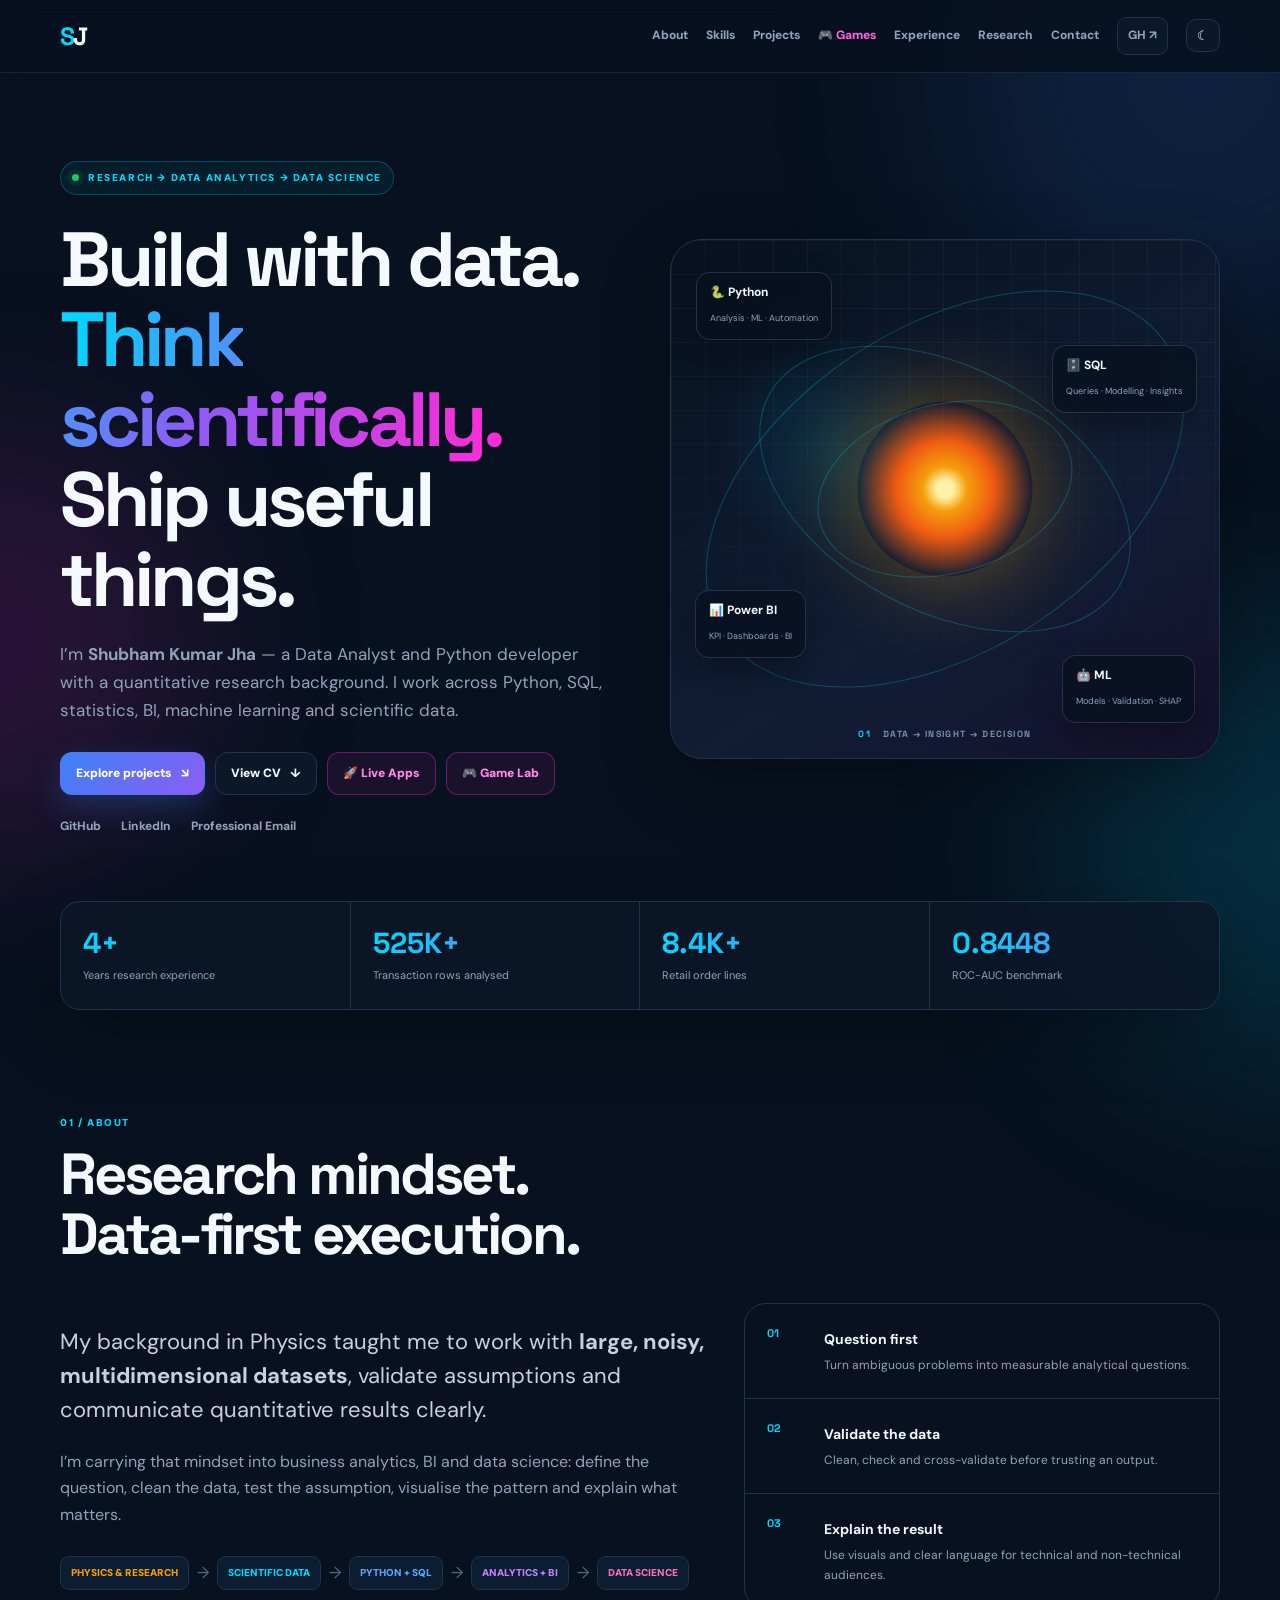
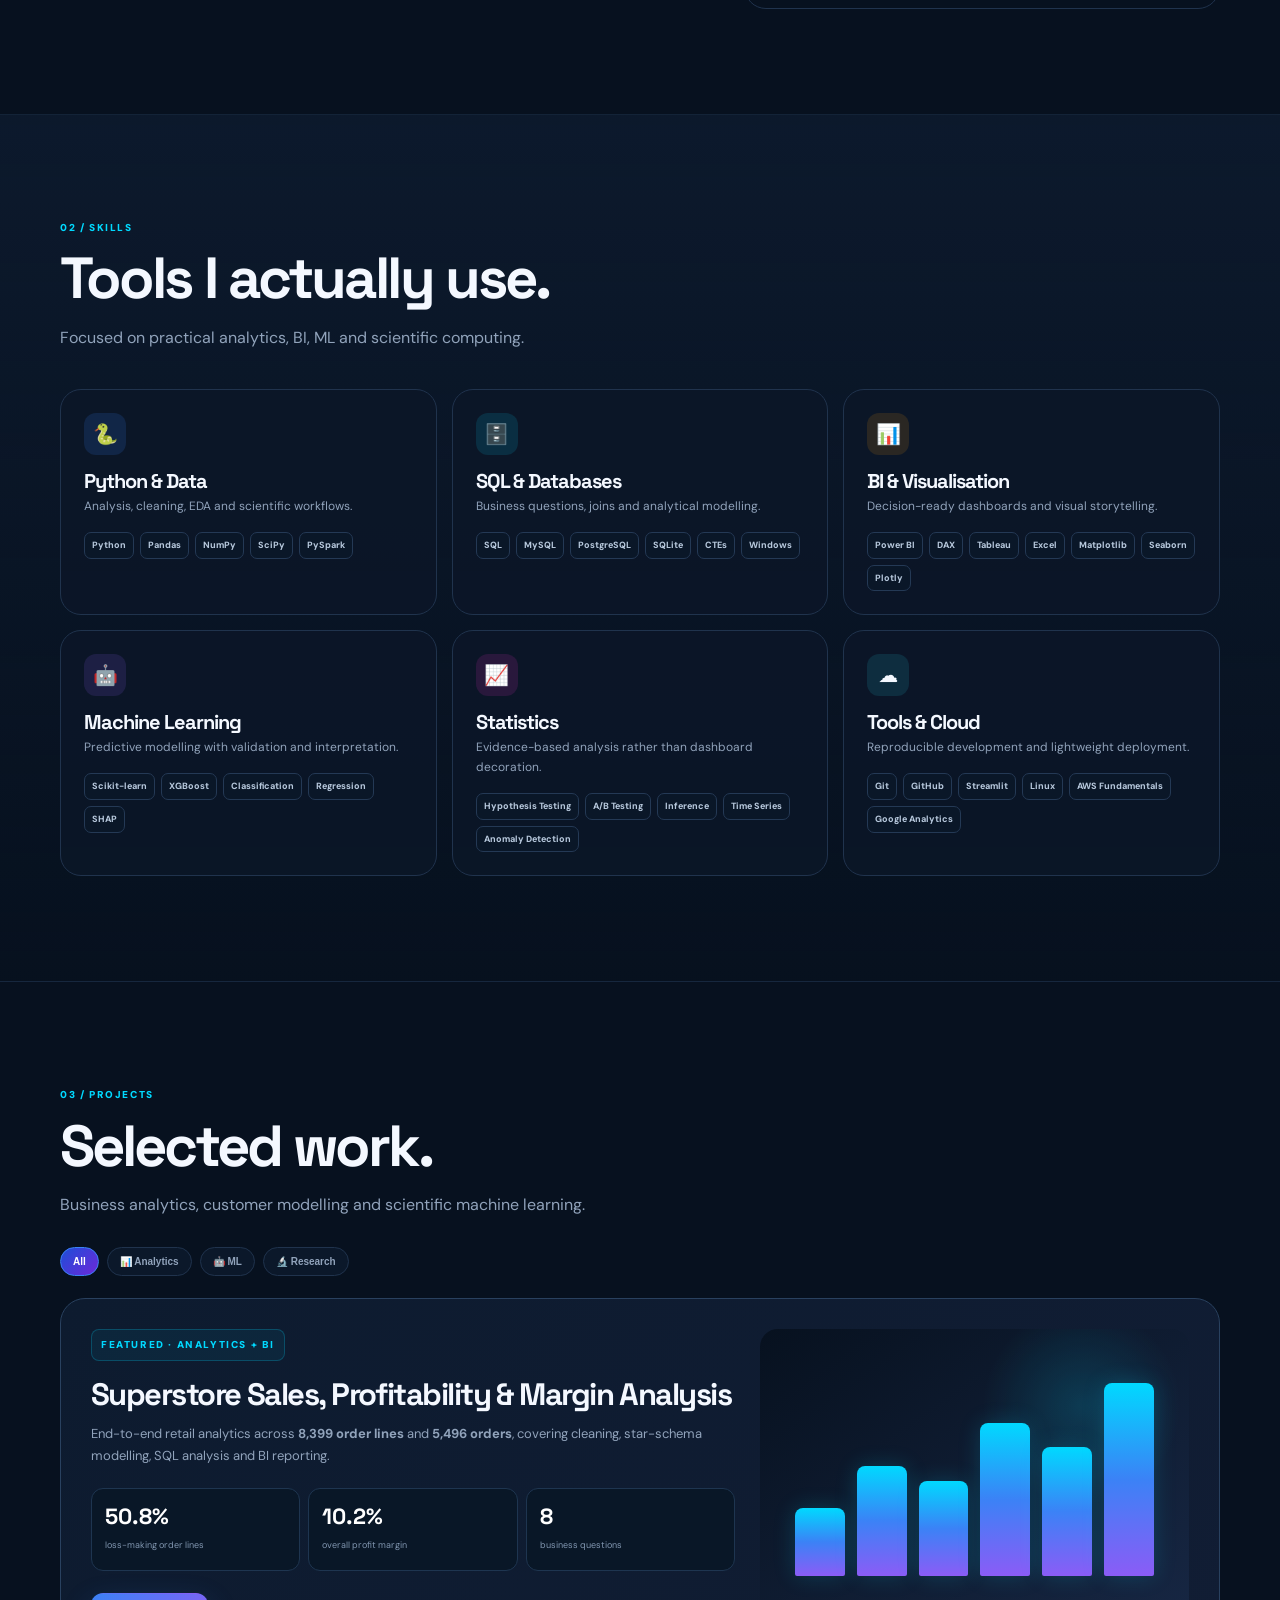
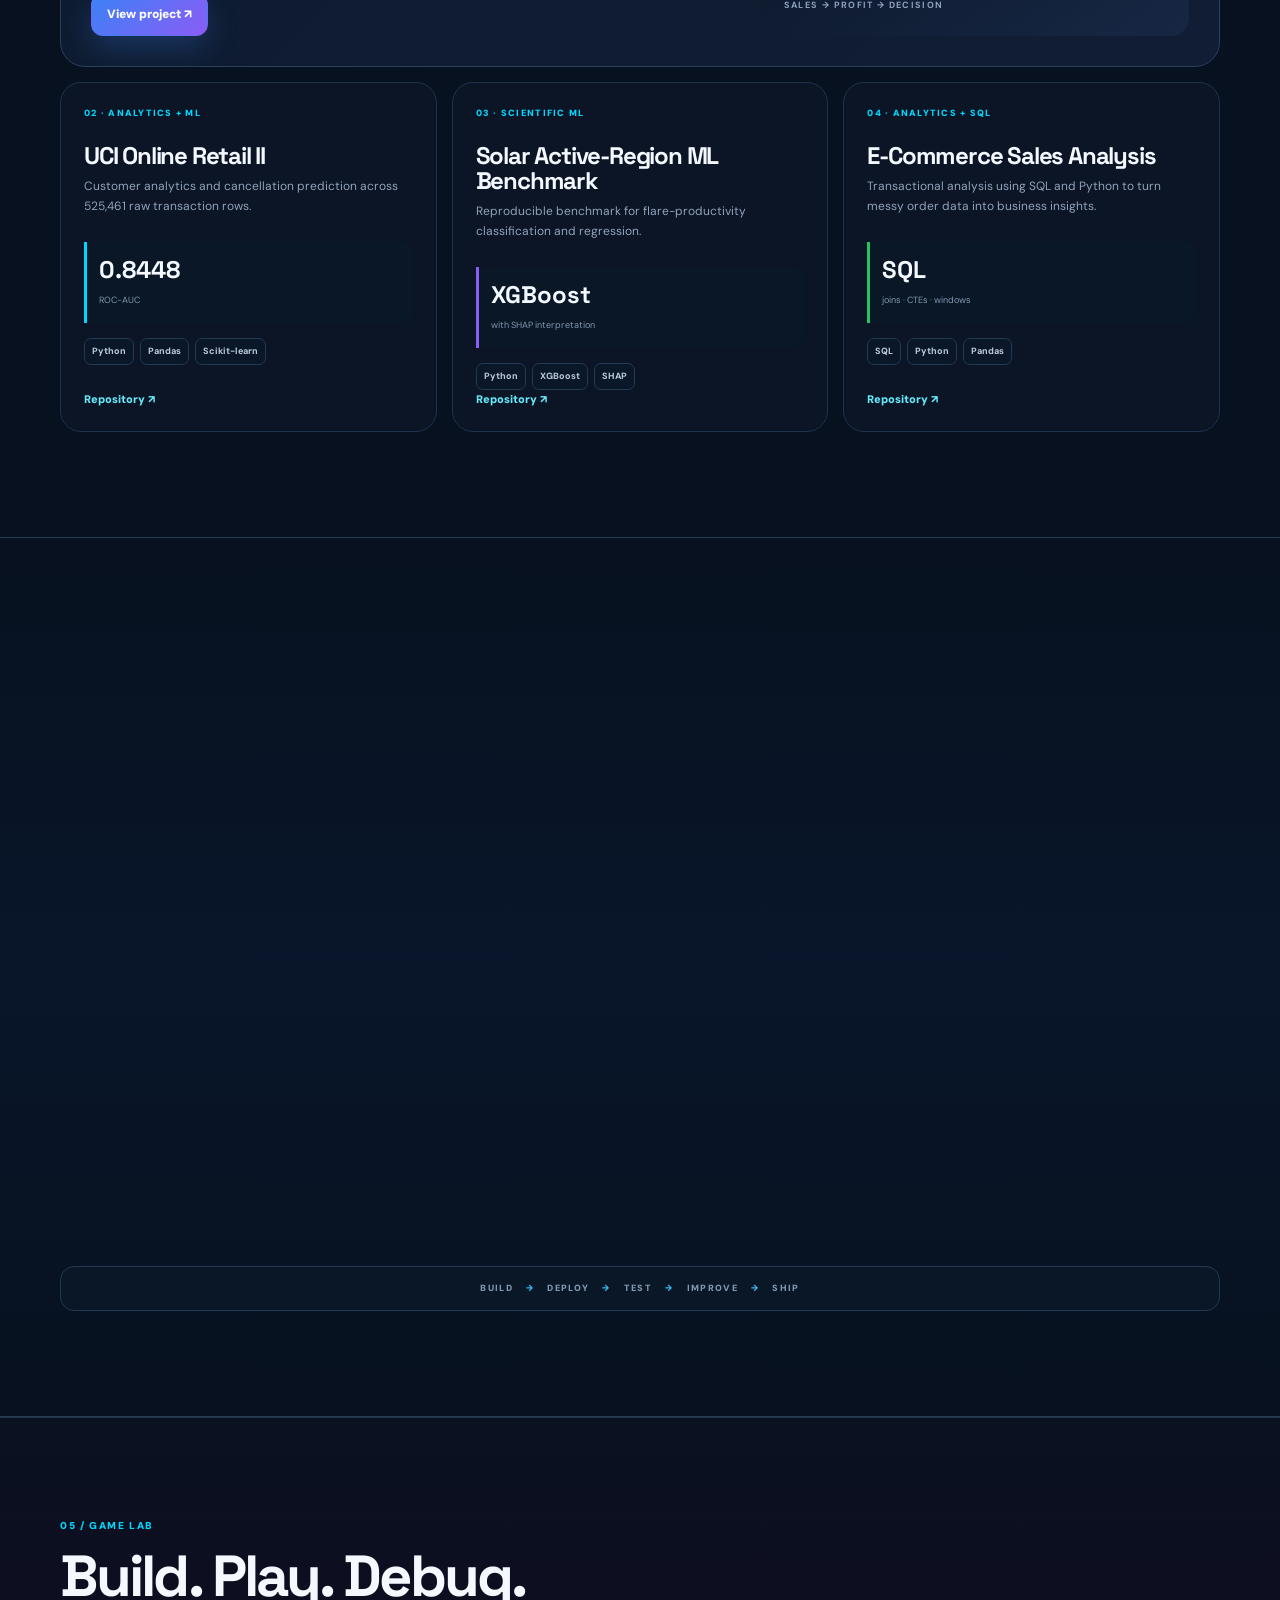
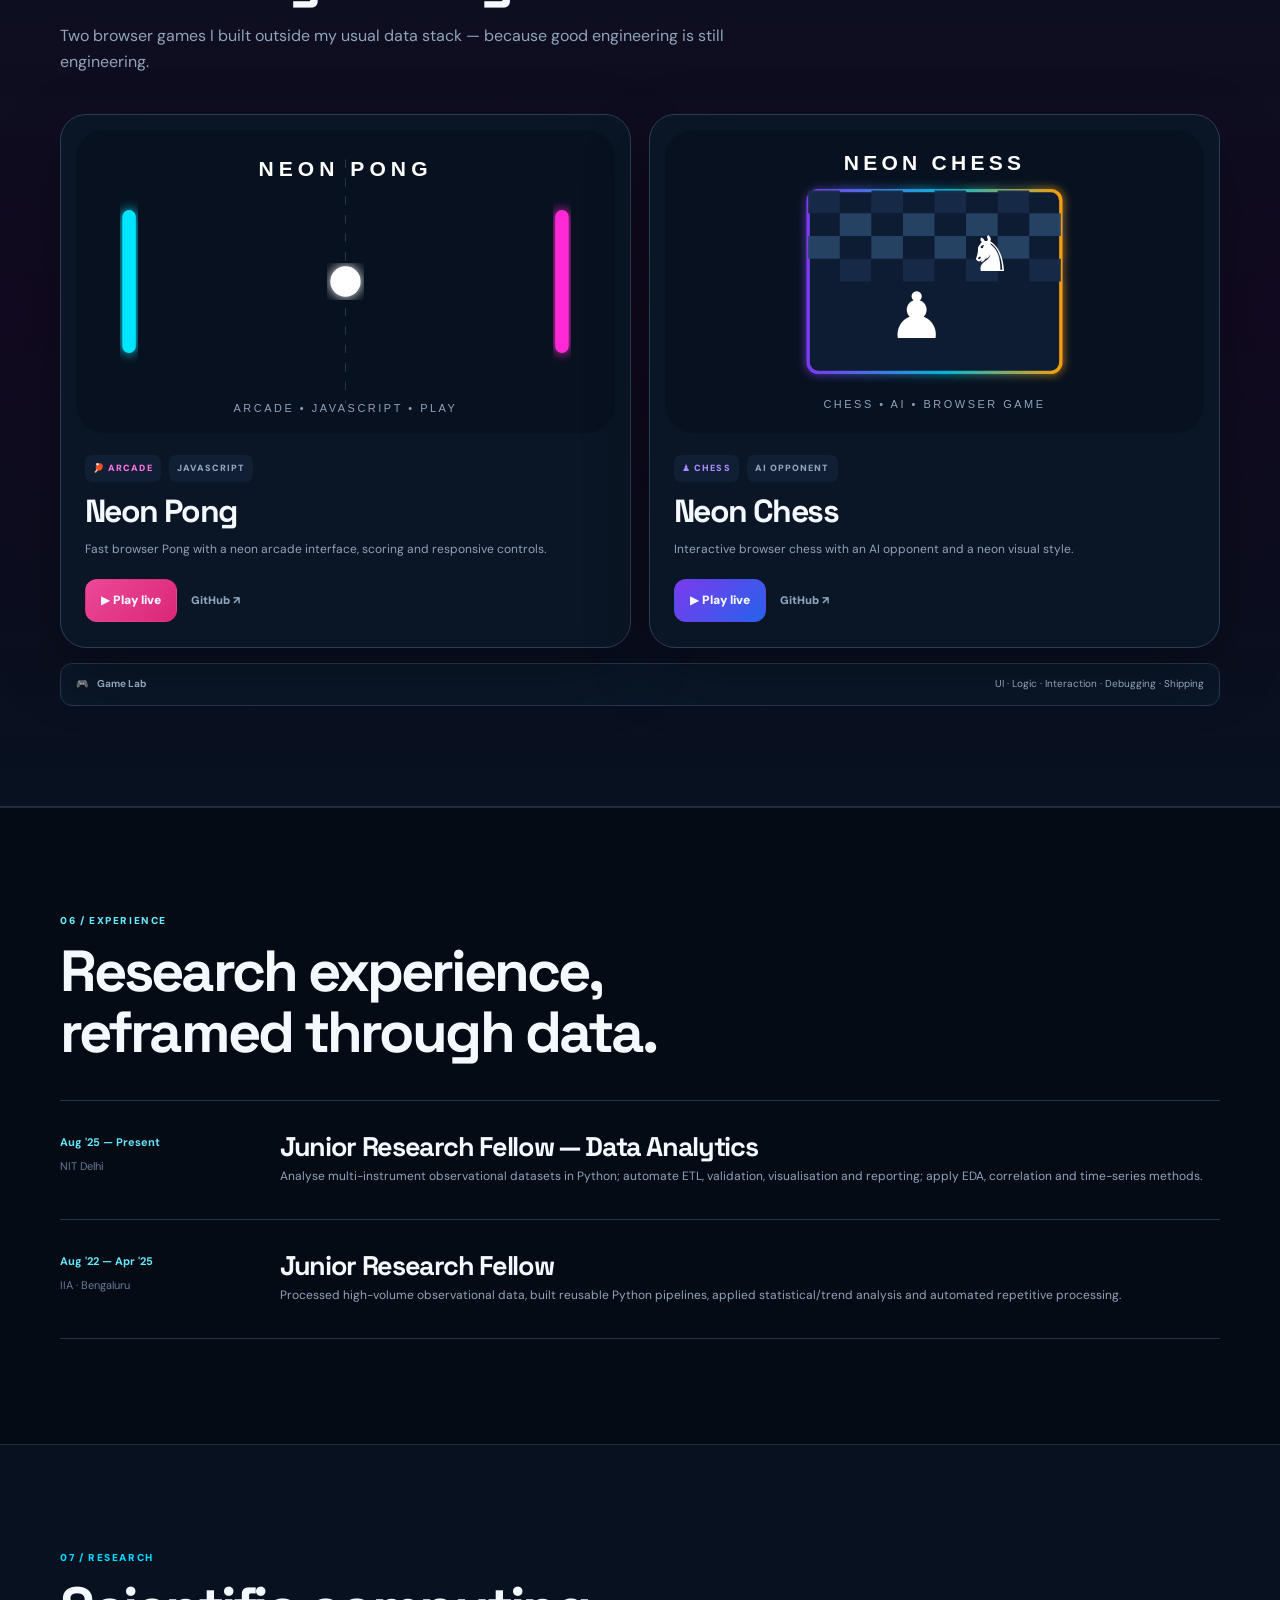
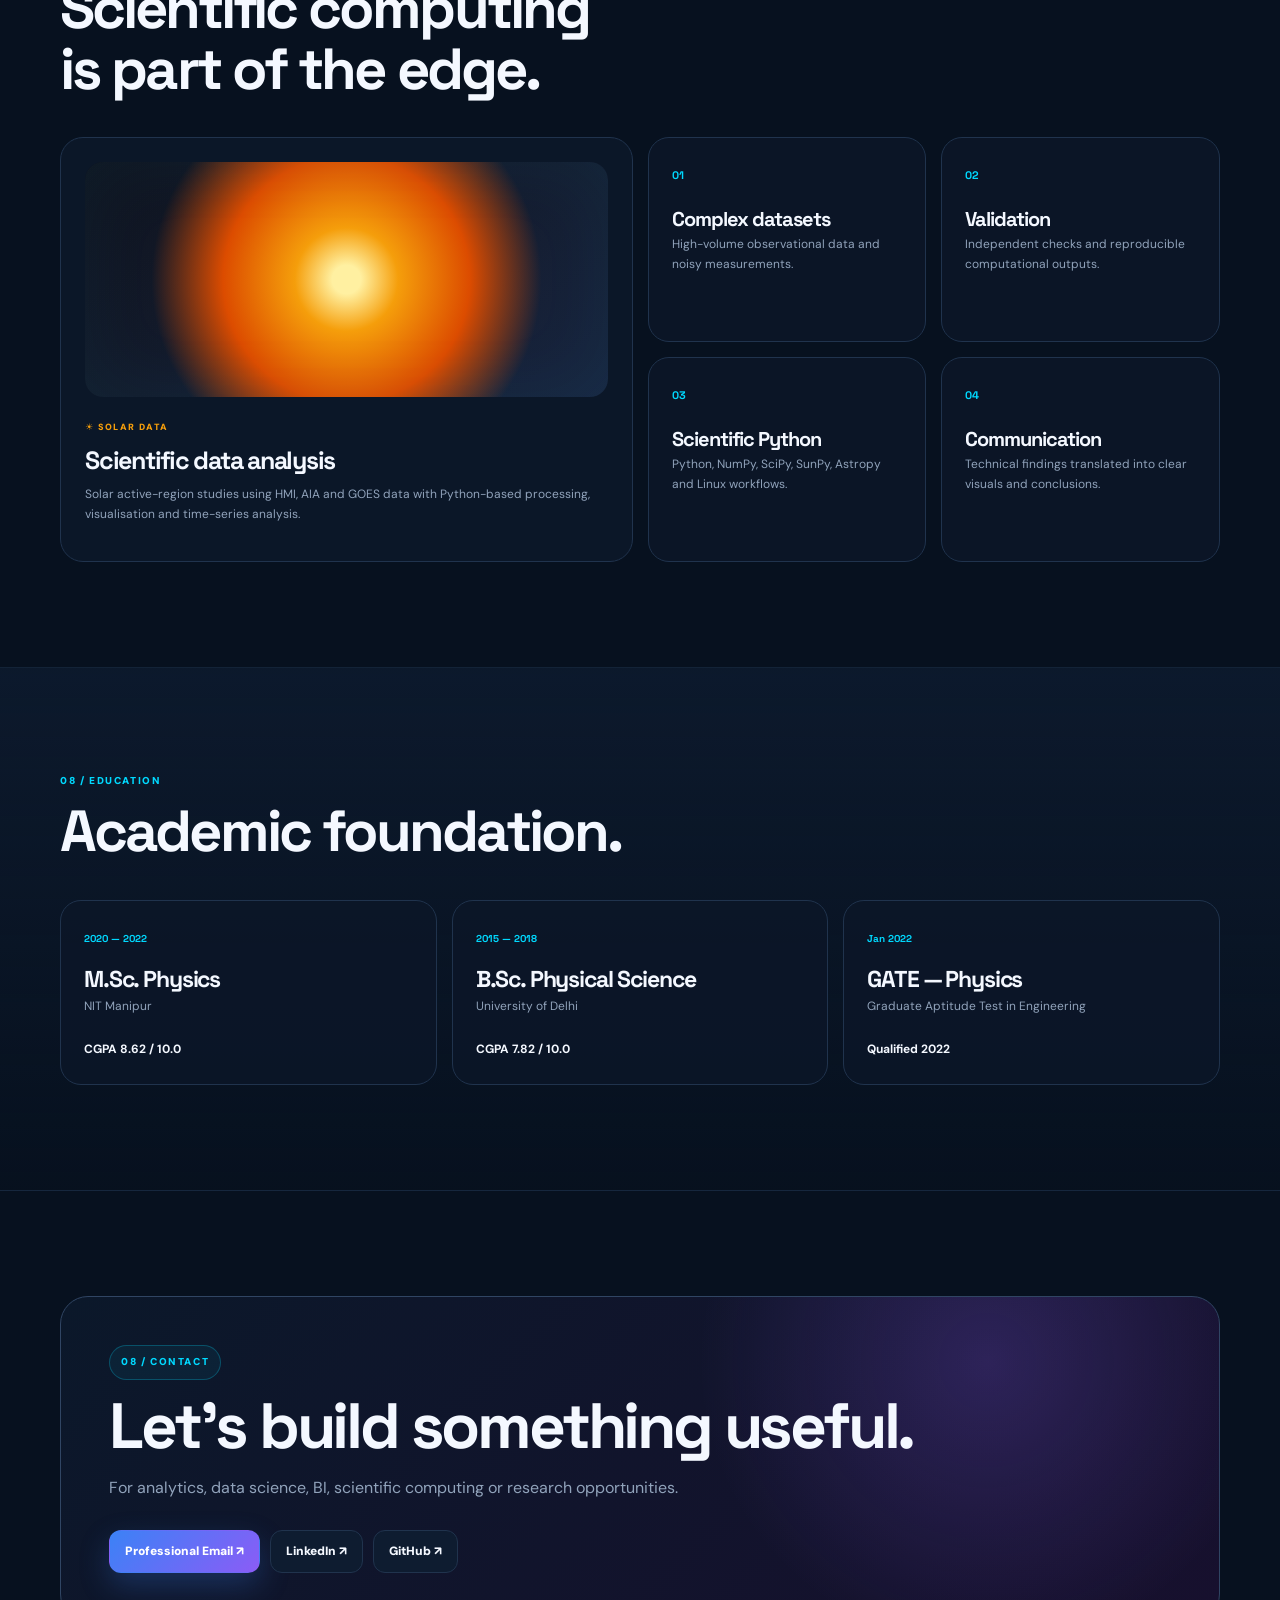
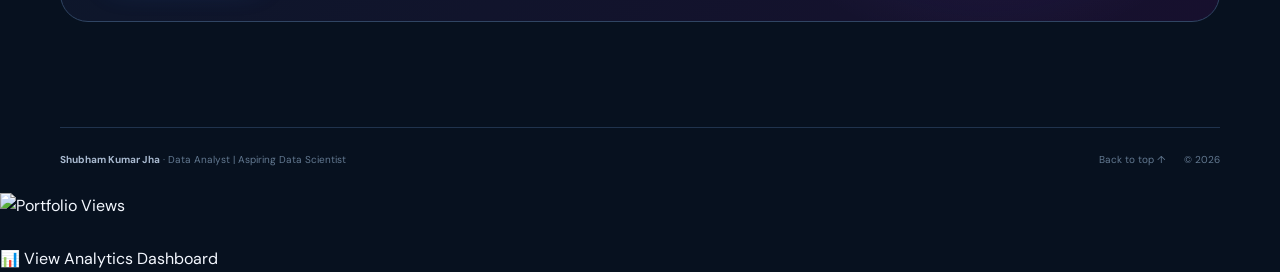
==== commit 221aa6f4: "Update index.html" ====
--- a/index.html
+++ b/index.html
@@ -212,4 +212,21 @@
 <button class="back-top" id="backTop" aria-label="Back to top">↑</button>
 <script src="script.js"></script>
 </body>
-</html>+</html>
+
+<div class="visitor-counter">
+  <img
+    src="https://github-profile-analytics-rho.vercel.app/api/count?username=shubham-k-jha&label=PORTFOLIO%20VIEWS"
+    alt="Portfolio Views"
+  />
+
+  <br><br>
+
+  <a
+    href="https://github-profile-analytics-rho.vercel.app/dashboard.html"
+    target="_blank"
+    rel="noopener noreferrer"
+  >
+    📊 View Analytics Dashboard
+  </a>
+</div>
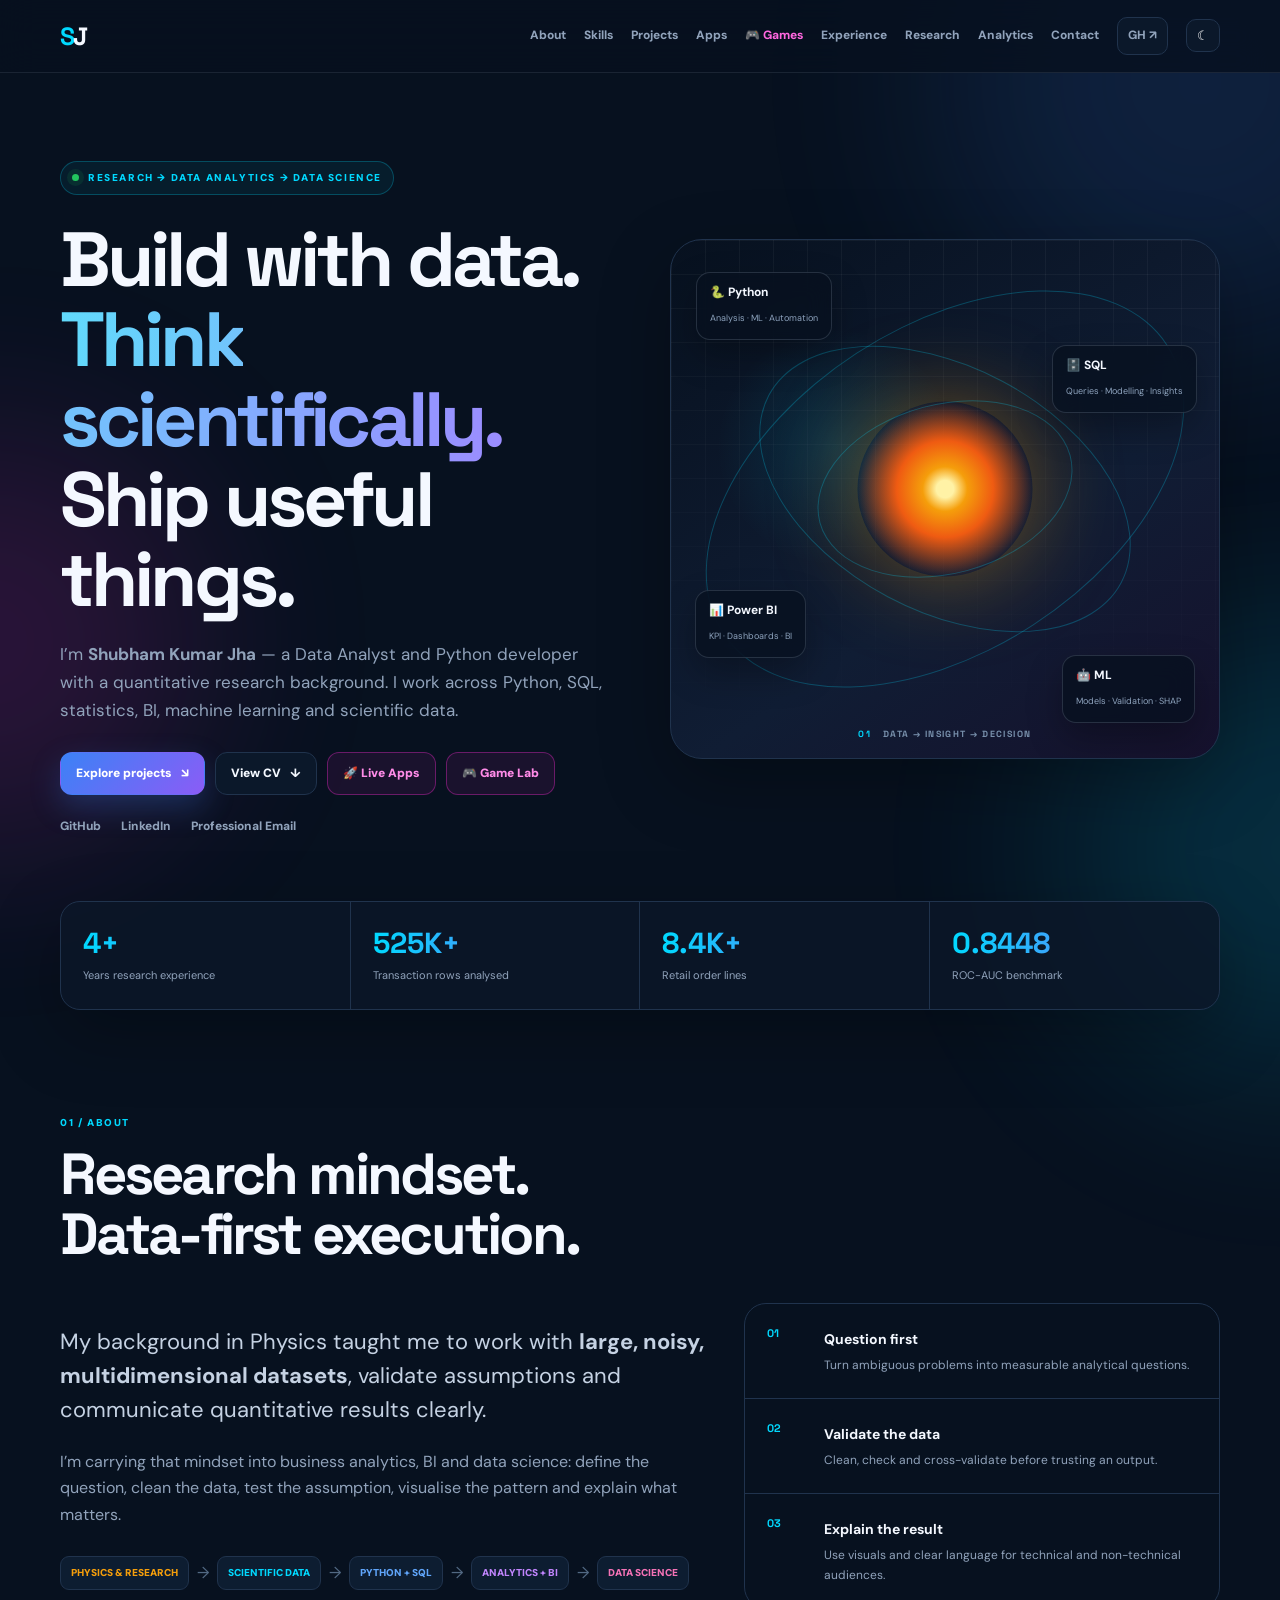
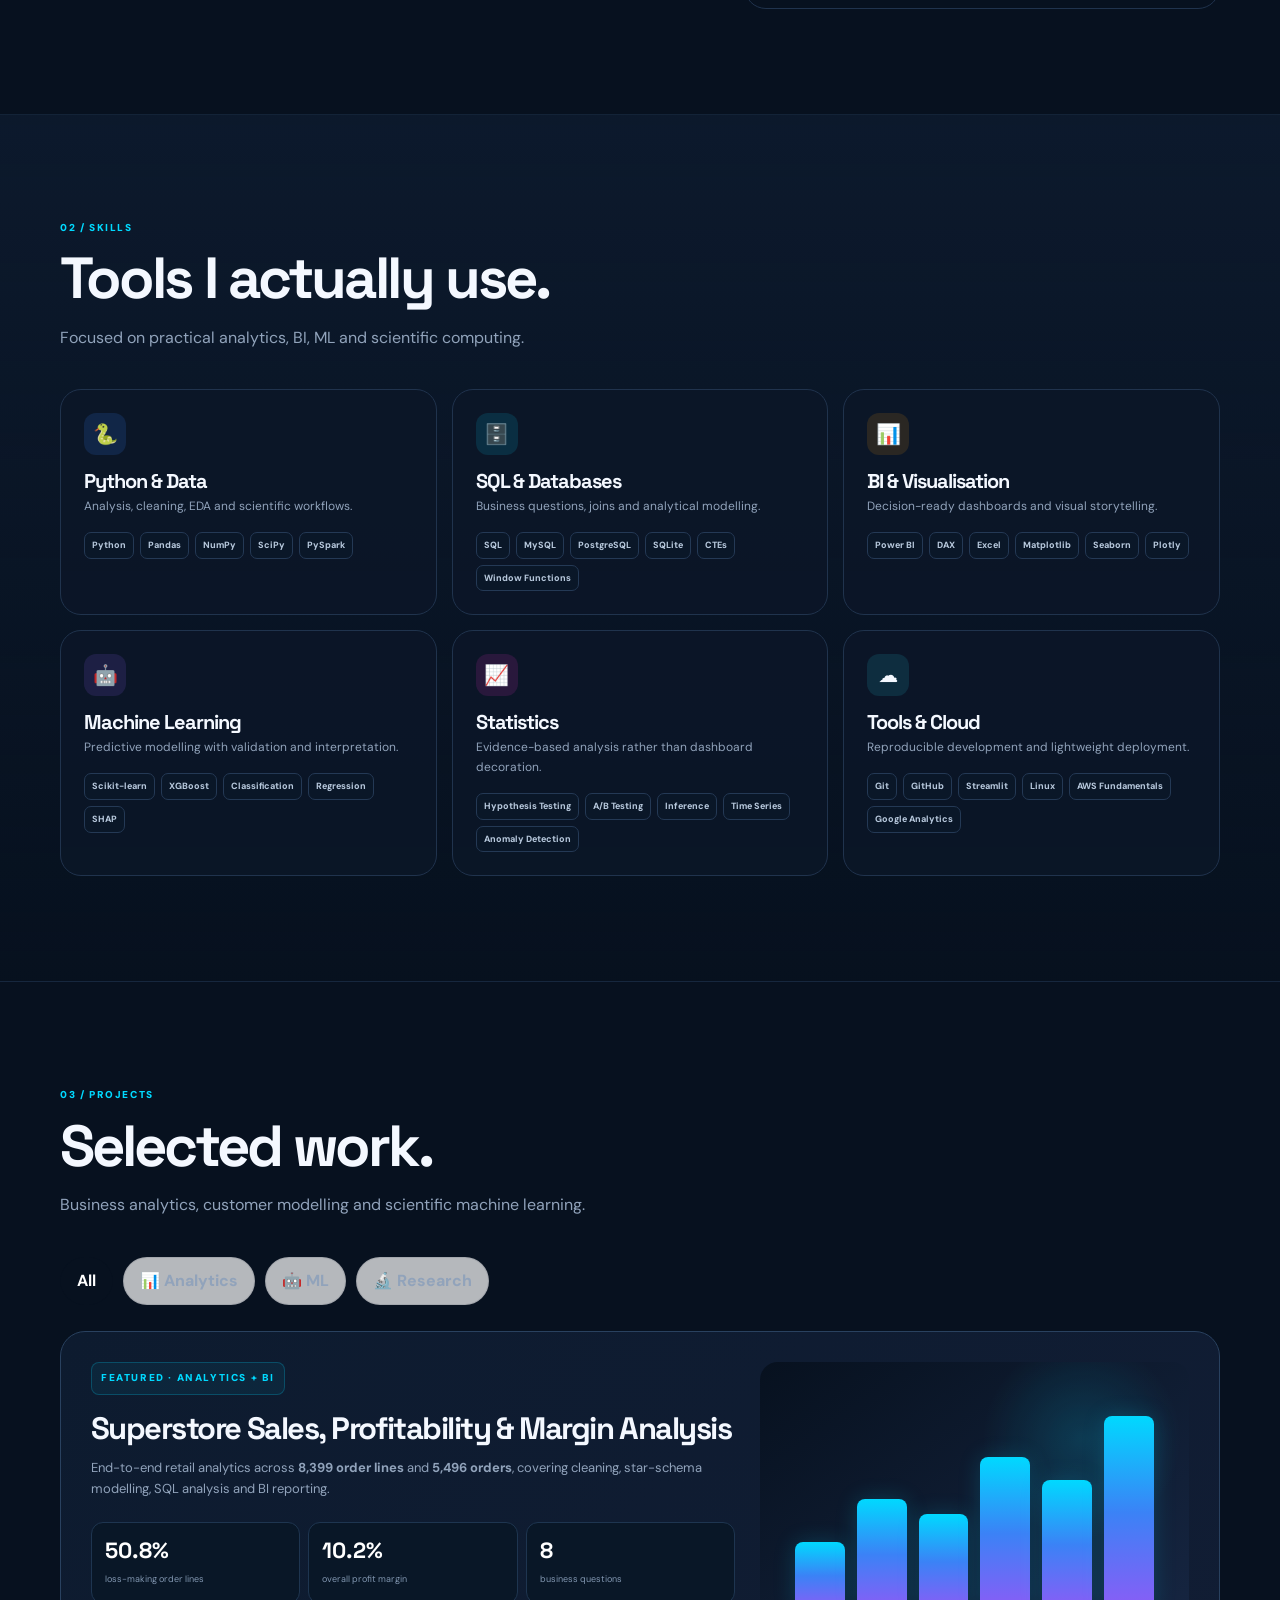
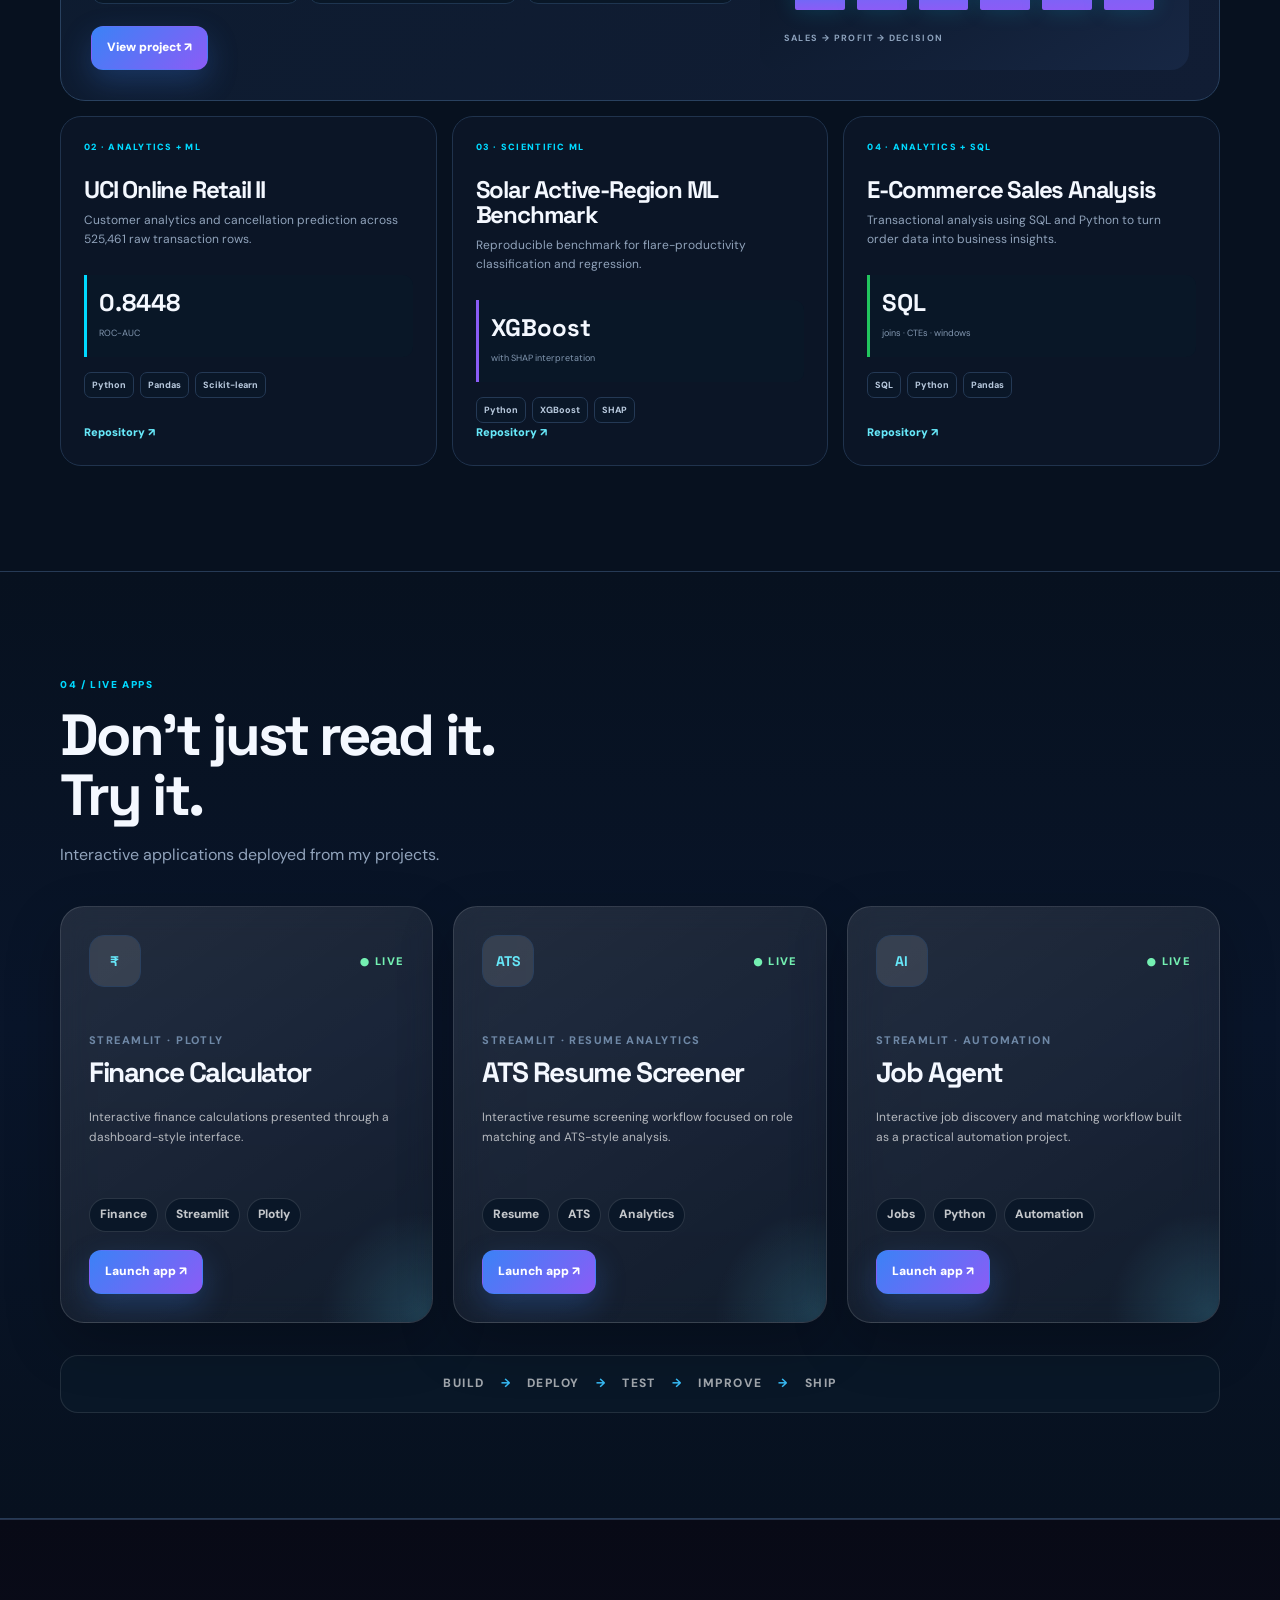
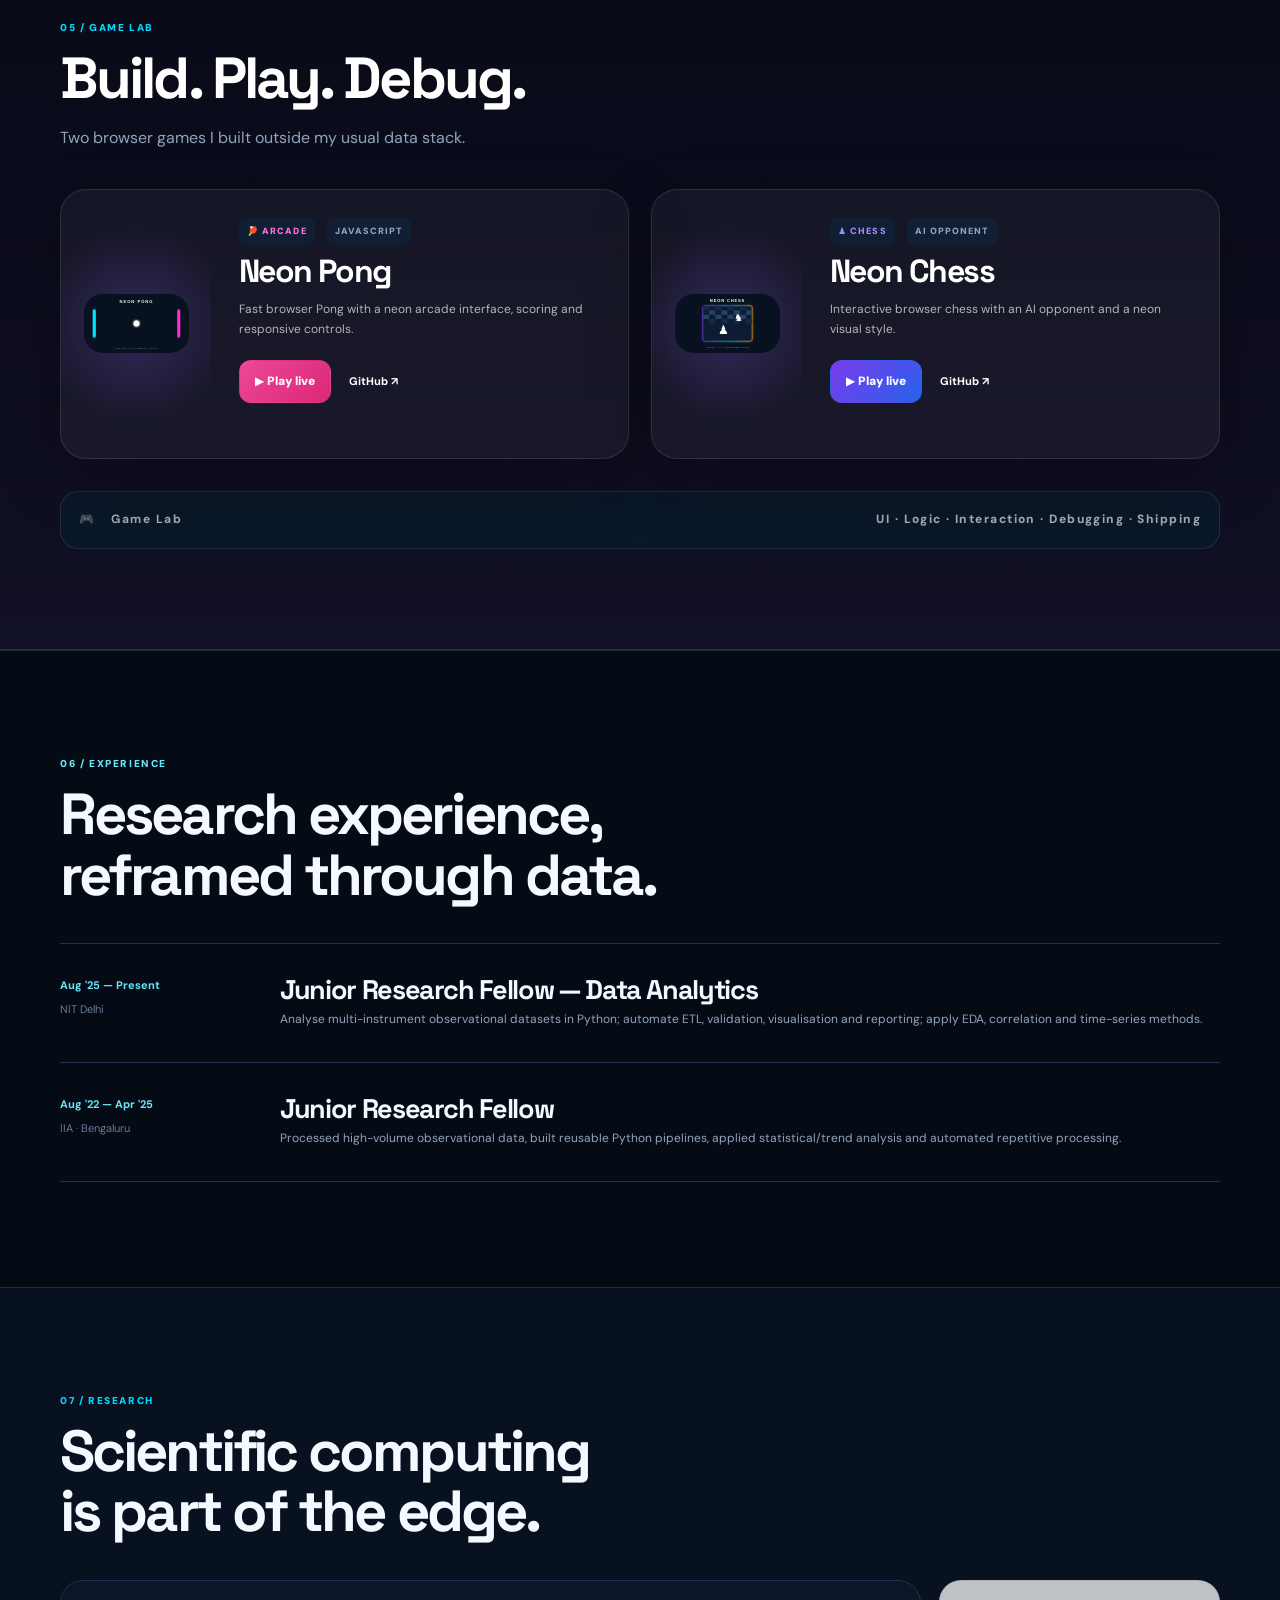
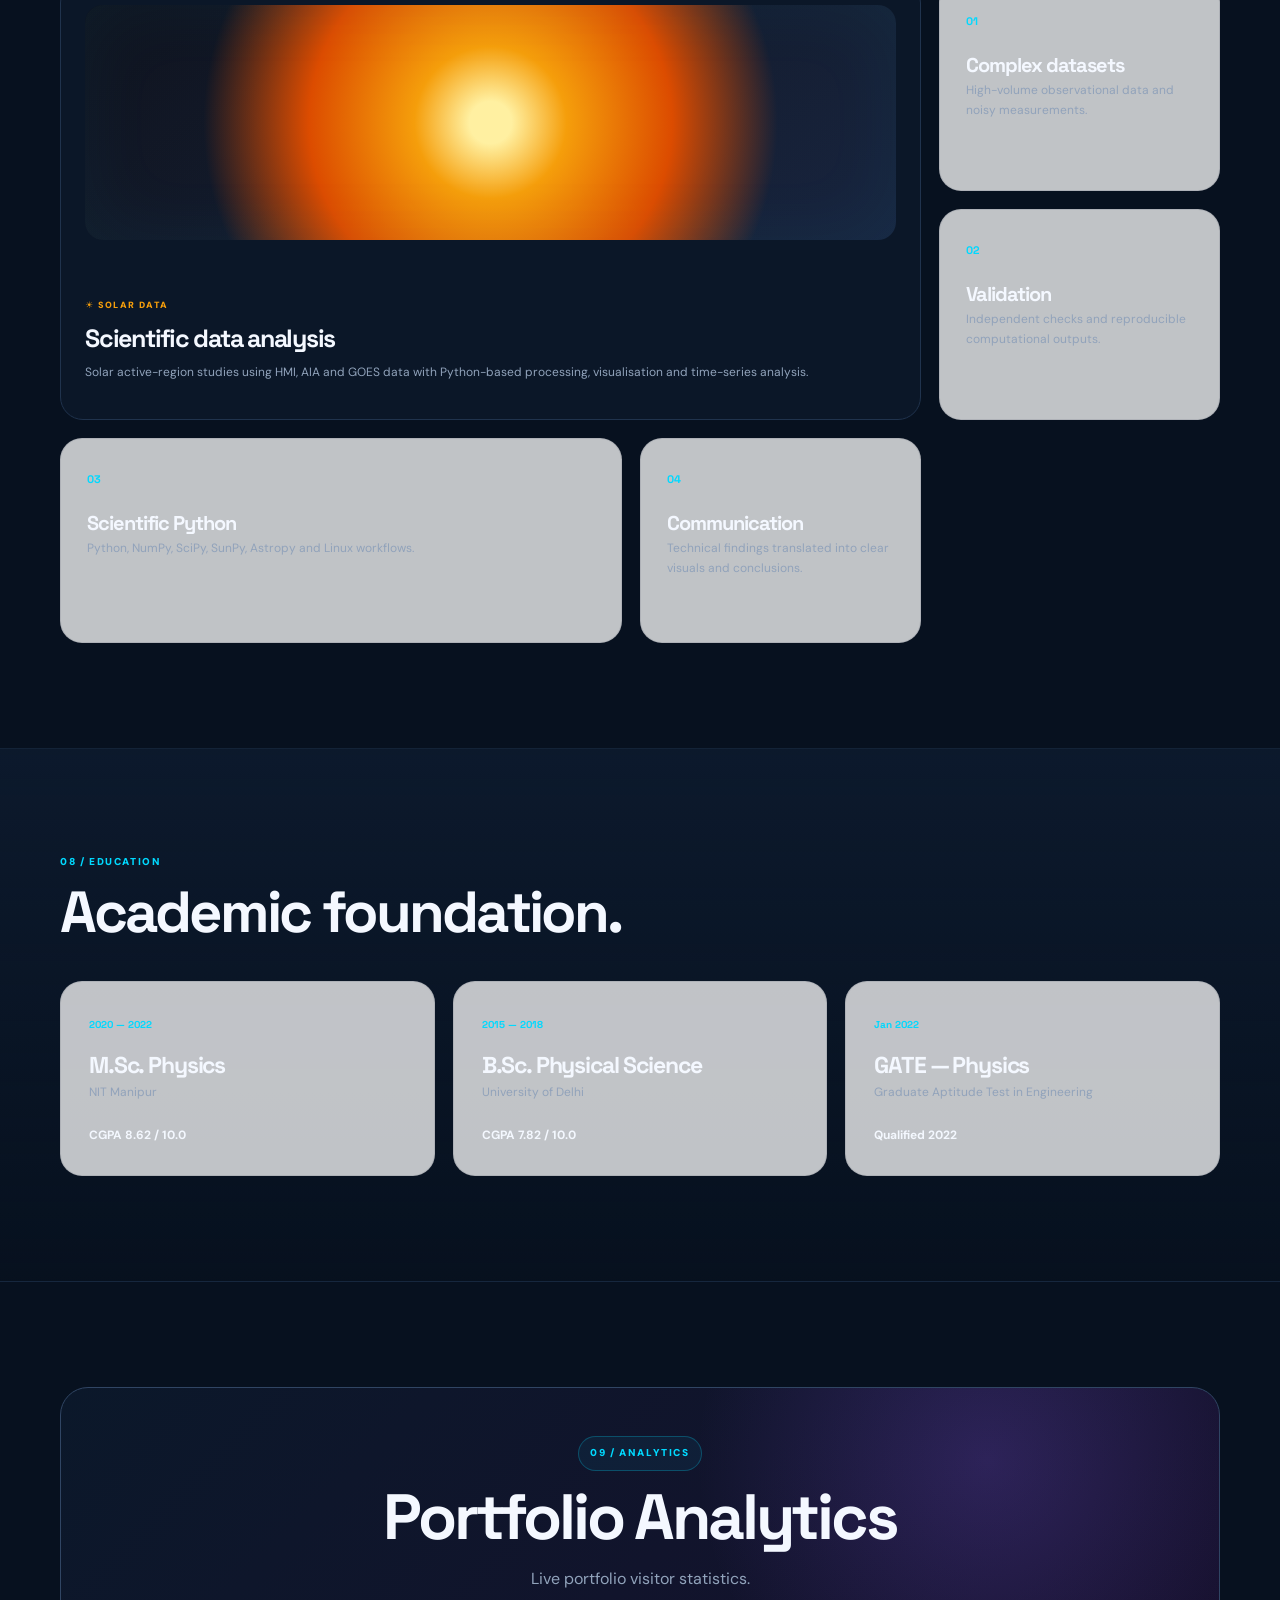
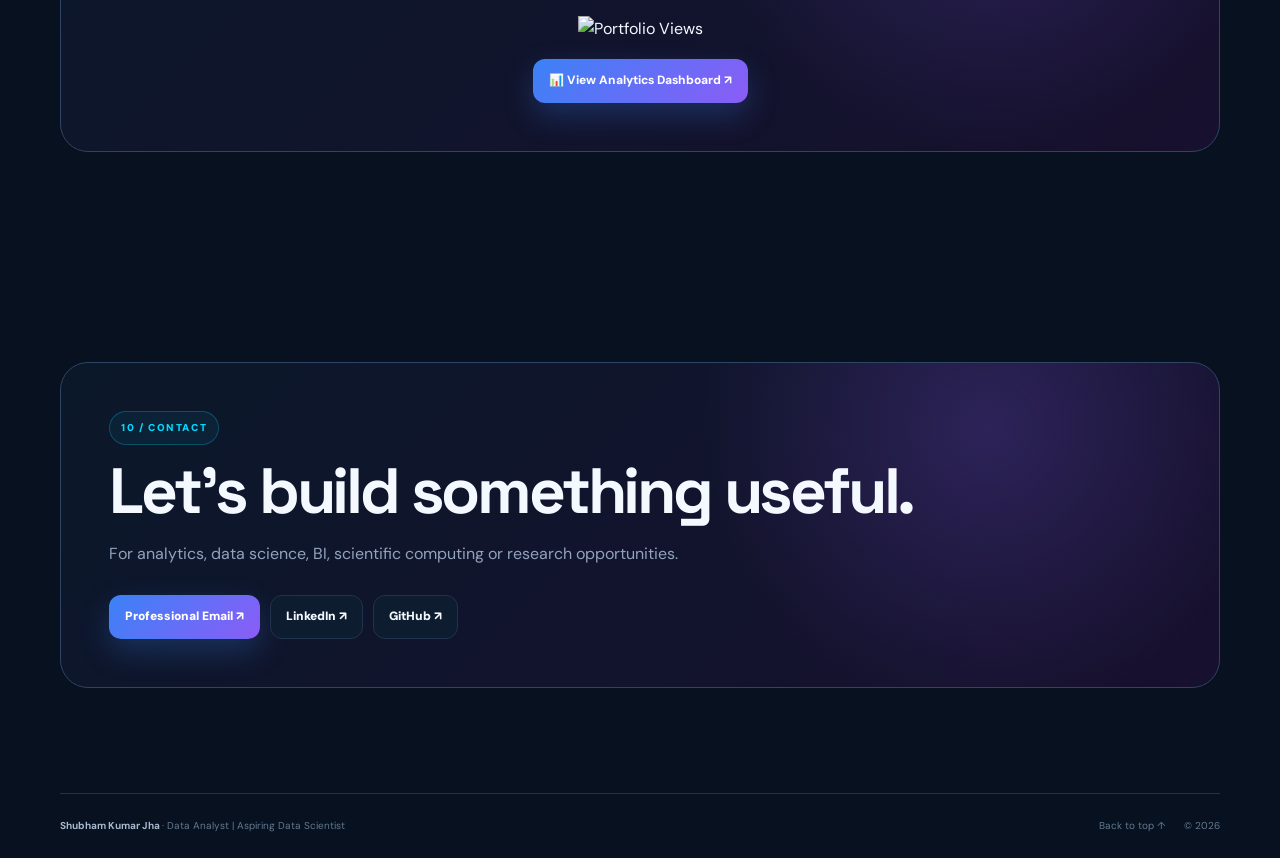
==== commit f3e77761: "Update index.html" ====
--- a/index.html
+++ b/index.html
@@ -3,230 +3,2578 @@
 <head>
 <meta charset="utf-8">
 <meta name="viewport" content="width=device-width, initial-scale=1">
-<meta name="description" content="Shubham Kumar Jha — Data Analyst, Python Developer and Aspiring Data Scientist. Analytics, BI, scientific computing, machine learning and browser games.">
+
+<meta name="description" content="Shubham Kumar Jha — Data Analyst, Python Developer and aspiring Data Scientist. Analytics, BI, machine learning, scientific computing and interactive projects.">
 <meta name="author" content="Shubham Kumar Jha">
+
 <link rel="canonical" href="https://shubham-k-jha.github.io/">
+
 <meta property="og:type" content="website">
 <meta property="og:title" content="Shubham Jha | Data • Research • Build">
 <meta property="og:description" content="Data analytics, machine learning, scientific computing and interactive projects.">
 <meta property="og:url" content="https://shubham-k-jha.github.io/">
 <meta property="og:image" content="https://shubham-k-jha.github.io/assets/og-card.svg">
+
 <meta name="theme-color" content="#07111f">
+
 <title>Shubham Jha | Data • Research • Build</title>
+
 <link rel="icon" href="assets/favicon.svg" type="image/svg+xml">
+
 <link rel="preconnect" href="https://fonts.googleapis.com">
 <link rel="preconnect" href="https://fonts.gstatic.com" crossorigin>
-<link href="https://fonts.googleapis.com/css2?family=DM+Sans:wght@400;500;600;700;800&family=Space+Grotesk:wght@500;600;700&display=swap" rel="stylesheet">
+
+<link
+  href="https://fonts.googleapis.com/css2?family=DM+Sans:wght@400;500;600;700;800&family=Space+Grotesk:wght@500;600;700&display=swap"
+  rel="stylesheet"
+>
+
 <link rel="stylesheet" href="style.css">
+
+<style>
+
+/* =========================================================
+   PORTFOLIO ENHANCEMENT LAYER
+   ========================================================= */
+
+:root {
+  --pa-accent: #61dafb;
+  --pa-accent-2: #8b5cf6;
+  --pa-line: rgba(15, 23, 42, 0.10);
+}
+
+html {
+  scroll-behavior: smooth;
+}
+
+body {
+  overflow-x: hidden;
+}
+
+::selection {
+  background: var(--pa-accent);
+  color: #06101d;
+}
+
+a,
+button {
+  transition: all 0.22s ease;
+}
+
+a:focus-visible,
+button:focus-visible {
+  outline: 3px solid var(--pa-accent);
+  outline-offset: 4px;
+}
+
+/* Scroll progress */
+
+.scroll-progress {
+  position: fixed;
+  top: 0;
+  left: 0;
+  width: 0;
+  height: 3px;
+  background: linear-gradient(
+    90deg,
+    var(--pa-accent),
+    var(--pa-accent-2)
+  );
+  z-index: 99999;
+}
+
+/* Hero */
+
+.hero-copy h1 em {
+  background: linear-gradient(
+    90deg,
+    var(--pa-accent),
+    #9b8cff
+  );
+
+  -webkit-background-clip: text;
+  background-clip: text;
+  color: transparent;
+}
+
+.btn:hover {
+  transform: translateY(-3px);
+  box-shadow: 0 12px 28px rgba(15, 23, 42, 0.13);
+}
+
+.nav-links a:hover {
+  color: var(--pa-accent);
+}
+
+/* =========================================================
+   PROJECT FILTERS
+   ========================================================= */
+
+.filter-row {
+  display: flex;
+  gap: 10px;
+  flex-wrap: wrap;
+  margin: 0 0 26px;
+}
+
+.filter {
+  border: 1px solid var(--pa-line);
+  background: rgba(255, 255, 255, 0.7);
+  border-radius: 999px;
+  padding: 10px 16px;
+  font: inherit;
+  font-weight: 700;
+  cursor: pointer;
+}
+
+.filter:hover,
+.filter.active {
+  background: #07111f;
+  color: #fff;
+  border-color: #07111f;
+}
+
+.project-card.is-hidden,
+.project-feature.is-hidden {
+  display: none;
+}
+
+/* =========================================================
+   CARD HOVER
+   ========================================================= */
+
+.stats > div,
+.skill-card,
+.project-card,
+.mini-card,
+.edu-card {
+  transition:
+    transform 0.25s ease,
+    box-shadow 0.25s ease;
+}
+
+.stats > div:hover,
+.skill-card:hover,
+.project-card:hover,
+.mini-card:hover,
+.edu-card:hover {
+  transform: translateY(-7px);
+  box-shadow: 0 18px 45px rgba(15, 23, 42, 0.11);
+}
+
+/* =========================================================
+   LIVE APPS
+   ========================================================= */
+
+.app-launch-grid {
+  display: grid;
+  grid-template-columns: repeat(3, 1fr);
+  gap: 20px;
+}
+
+.app-card {
+  position: relative;
+  padding: 28px;
+
+  border: 1px solid rgba(255,255,255,.13);
+  border-radius: 24px;
+
+  background:
+    linear-gradient(
+      145deg,
+      rgba(255,255,255,.10),
+      rgba(255,255,255,.04)
+    );
+
+  backdrop-filter: blur(14px);
+  overflow: hidden;
+}
+
+.app-card::after {
+  content: "";
+  position: absolute;
+
+  width: 220px;
+  height: 220px;
+
+  right: -100px;
+  bottom: -100px;
+
+  background: radial-gradient(
+    circle,
+    rgba(97,218,251,.18),
+    transparent 65%
+  );
+
+  pointer-events: none;
+}
+
+.app-top {
+  display: flex;
+  justify-content: space-between;
+  align-items: center;
+
+  margin-bottom: 20px;
+}
+
+.app-logo {
+  display: grid;
+  place-items: center;
+
+  min-width: 52px;
+  height: 52px;
+
+  padding: 0 10px;
+
+  border-radius: 15px;
+
+  background: rgba(255,255,255,.1);
+
+  font-weight: 800;
+}
+
+.live-dot {
+  font-size: 11px;
+  letter-spacing: .12em;
+  color: #74f0b2;
+}
+
+.app-kicker,
+.game-meta {
+  font-size: 11px;
+  font-weight: 800;
+  letter-spacing: .13em;
+}
+
+.app-card h3 {
+  font-size: 28px;
+  margin: 9px 0;
+}
+
+.app-card p {
+  color: rgba(255,255,255,.68);
+  min-height: 60px;
+}
+
+.app-tags {
+  display: flex;
+  gap: 7px;
+  flex-wrap: wrap;
+
+  margin: 18px 0;
+}
+
+.app-tags span {
+  font-size: 12px;
+
+  border: 1px solid rgba(255,255,255,.13);
+
+  border-radius: 999px;
+
+  padding: 6px 10px;
+
+  color: rgba(255,255,255,.76);
+}
+
+.app-flow,
+.game-note {
+  display: flex;
+
+  align-items: center;
+  justify-content: center;
+
+  gap: 16px;
+
+  flex-wrap: wrap;
+
+  margin-top: 32px;
+  padding: 18px;
+
+  border-radius: 18px;
+
+  border: 1px solid rgba(255,255,255,.1);
+
+  color: rgba(255,255,255,.62);
+
+  font-size: 12px;
+  font-weight: 800;
+
+  letter-spacing: .12em;
+}
+
+/* =========================================================
+   GAME LAB
+   ========================================================= */
+
+.games-section {
+  background:
+    linear-gradient(
+      180deg,
+      #080a16,
+      #111026
+    );
+
+  color: #fff;
+}
+
+.game-grid {
+  display: grid;
+
+  grid-template-columns: repeat(2, 1fr);
+
+  gap: 22px;
+}
+
+.game-card {
+  display: grid;
+
+  grid-template-columns: 150px 1fr;
+
+  min-height: 270px;
+
+  overflow: hidden;
+
+  border: 1px solid rgba(255,255,255,.1);
+
+  border-radius: 26px;
+
+  background: rgba(255,255,255,.045);
+}
+
+.game-logo {
+  display: grid;
+  place-items: center;
+
+  padding: 22px;
+
+  background:
+    radial-gradient(
+      circle at center,
+      rgba(139,92,246,.25),
+      transparent 65%
+    );
+}
+
+.game-logo img {
+  max-width: 105px;
+  max-height: 105px;
+}
+
+.game-body {
+  padding: 28px;
+}
+
+.game-meta {
+  display: flex;
+  gap: 12px;
+  color: #aab0ff;
+}
+
+.game-body h3 {
+  font-size: 32px;
+  margin: 10px 0;
+}
+
+.game-body p {
+  color: rgba(255,255,255,.68);
+}
+
+.game-actions {
+  display: flex;
+
+  align-items: center;
+
+  gap: 18px;
+
+  flex-wrap: wrap;
+
+  margin-top: 20px;
+}
+
+.source-link {
+  color: #fff;
+
+  text-decoration: none;
+
+  font-weight: 700;
+}
+
+/* =========================================================
+   RESEARCH
+   ========================================================= */
+
+.research-grid {
+  display: grid;
+
+  grid-template-columns: 2fr 1fr 1fr;
+
+  gap: 18px;
+}
+
+.research-main {
+  grid-row: span 2;
+
+  min-height: 440px;
+}
+
+.mini-card {
+  padding: 26px;
+
+  border: 1px solid var(--pa-line);
+
+  border-radius: 22px;
+
+  background: rgba(255,255,255,.75);
+}
+
+/* =========================================================
+   EDUCATION
+   ========================================================= */
+
+.edu-grid {
+  display: grid;
+
+  grid-template-columns: repeat(3, 1fr);
+
+  gap: 18px;
+}
+
+.edu-card {
+  padding: 28px;
+
+  border: 1px solid var(--pa-line);
+
+  border-radius: 22px;
+
+  background: rgba(255,255,255,.75);
+}
+
+/* =========================================================
+   ANALYTICS
+   ========================================================= */
+
+.visitor-counter {
+  display: flex;
+
+  flex-direction: column;
+
+  align-items: center;
+
+  gap: 16px;
+
+  margin: 24px auto 0;
+}
+
+.visitor-counter img {
+  max-width: 100%;
+  height: auto;
+}
+
+.visitor-counter a {
+  font-weight: 800;
+  text-decoration: none;
+}
+
+/* =========================================================
+   RESPONSIVE
+   ========================================================= */
+
+@media (max-width: 900px) {
+
+  .app-launch-grid,
+  .edu-grid,
+  .game-grid,
+  .research-grid {
+    grid-template-columns: 1fr;
+  }
+
+  .research-main {
+    grid-row: auto;
+  }
+
+  .game-card {
+    grid-template-columns: 1fr;
+  }
+
+}
+
+@media (max-width: 650px) {
+
+  .contact-card h2 {
+    font-size: 32px;
+  }
+
+}
+
+@media (prefers-reduced-motion: reduce) {
+
+  html {
+    scroll-behavior: auto;
+  }
+
+  *,
+  *::before,
+  *::after {
+    animation: none !important;
+    transition: none !important;
+  }
+
+}
+
+</style>
+
 </head>
+
 <body>
+
+<!-- =========================================================
+     SCROLL PROGRESS
+     ========================================================= -->
+
 <div class="scroll-progress" id="scrollProgress"></div>
-<div class="ambient a1"></div><div class="ambient a2"></div><div class="ambient a3"></div>
+
+<div class="ambient a1"></div>
+<div class="ambient a2"></div>
+<div class="ambient a3"></div>
+
+
+<!-- =========================================================
+     HEADER
+     ========================================================= -->
 
 <header class="site-header" id="top">
-  <nav class="nav shell">
-    <a class="brand" href="#home"><span>S</span>J</a>
-    <button class="menu-toggle" id="menuToggle" aria-expanded="false" aria-label="Open menu"><span></span><span></span><span></span></button>
-    <div class="nav-links" id="navLinks">
-      <a href="#about">About</a><a href="#skills">Skills</a><a href="#projects">Projects</a>
-      <a class="games-nav" href="#games">🎮 Games</a><a href="#experience">Experience</a>
-      <a href="#research">Research</a><a href="#contact">Contact</a>
-      <a class="nav-icon" href="https://github.com/shubham-k-jha" target="_blank" rel="noopener">GH ↗</a>
-      <button class="theme-toggle" id="themeToggle" type="button" aria-label="Switch to light mode">☾</button>
-    </div>
-  </nav>
+
+<nav class="nav shell">
+
+<a class="brand" href="#home">
+  <span>S</span>J
+</a>
+
+<button
+  class="menu-toggle"
+  id="menuToggle"
+  aria-expanded="false"
+  aria-label="Open menu"
+>
+  <span></span>
+  <span></span>
+  <span></span>
+</button>
+
+<div class="nav-links" id="navLinks">
+
+<a href="#about">About</a>
+
+<a href="#skills">Skills</a>
+
+<a href="#projects">Projects</a>
+
+<a href="#apps">Apps</a>
+
+<a class="games-nav" href="#games">
+  🎮 Games
+</a>
+
+<a href="#experience">
+  Experience
+</a>
+
+<a href="#research">
+  Research
+</a>
+
+<a href="#analytics">
+  Analytics
+</a>
+
+<a href="#contact">
+  Contact
+</a>
+
+<a
+  class="nav-icon"
+  href="https://github.com/shubham-k-jha"
+  target="_blank"
+  rel="noopener"
+>
+  GH ↗
+</a>
+
+<button
+  class="theme-toggle"
+  id="themeToggle"
+  type="button"
+  aria-label="Switch to light mode"
+>
+  ☾
+</button>
+
+</div>
+
+</nav>
+
 </header>
 
+
+<!-- =========================================================
+     MAIN
+     ========================================================= -->
+
 <main>
+
+
+<!-- =========================================================
+     HERO
+     ========================================================= -->
+
 <section class="hero shell" id="home">
-  <div class="hero-copy reveal">
-    <div class="eyebrow"><span class="dot"></span> RESEARCH → DATA ANALYTICS → DATA SCIENCE</div>
-    <h1>Build with data.<br><em>Think scientifically.</em><br>Ship useful things.</h1>
-    <p class="hero-lead">I’m <b>Shubham Kumar Jha</b> — a Data Analyst and Python developer with a quantitative research background. I work across Python, SQL, statistics, BI, machine learning and scientific data.</p>
-    <div class="hero-actions">
-      <a class="btn primary" href="#projects">Explore projects <span>↘</span></a>
-      <a class="btn outline" href="assets/Shubham_Kumar_Jha_CV.pdf" download>View CV <span>↓</span></a>
-      <a class="btn game-btn" href="#apps">🚀 Live Apps</a><a class="btn game-btn" href="#games">🎮 Game Lab</a>
-    </div>
-    <div class="hero-links">
-      <a href="https://github.com/shubham-k-jha" target="_blank" rel="noopener">GitHub</a>
-      <a href="https://www.linkedin.com/in/shubhamkjha-datascience" target="_blank" rel="noopener">LinkedIn</a>
-      <a href="mailto:shubhamkjha.ds@gmail.com">Professional Email</a>
-    </div>
-  </div>
-  <div class="hero-visual reveal delay-1">
-    <div class="visual-grid"></div>
-    <div class="hero-orb"></div><div class="orbit o1"></div><div class="orbit o2"></div><div class="orbit o3"></div>
-    <div class="float-card f1"><b>🐍 Python</b><small>Analysis · ML · Automation</small></div>
-    <div class="float-card f2"><b>🗄️ SQL</b><small>Queries · Modelling · Insights</small></div>
-    <div class="float-card f3"><b>📊 Power BI</b><small>KPI · Dashboards · BI</small></div>
-    <div class="float-card f4"><b>🤖 ML</b><small>Models · Validation · SHAP</small></div>
-    <div class="hero-code"><span>01</span> DATA → INSIGHT → DECISION</div>
-  </div>
+
+<div class="hero-copy reveal">
+
+<div class="eyebrow">
+  <span class="dot"></span>
+  RESEARCH → DATA ANALYTICS → DATA SCIENCE
+</div>
+
+<h1>
+  Build with data.<br>
+  <em>Think scientifically.</em><br>
+  Ship useful things.
+</h1>
+
+<p class="hero-lead">
+
+I’m <b>Shubham Kumar Jha</b> —
+a Data Analyst and Python developer with
+a quantitative research background.
+
+I work across Python, SQL, statistics,
+BI, machine learning and scientific data.
+
+</p>
+
+<div class="hero-actions">
+
+<a class="btn primary" href="#projects">
+  Explore projects <span>↘</span>
+</a>
+
+<a
+  class="btn outline"
+  href="assets/Shubham_Kumar_Jha_CV.pdf"
+  download
+>
+  View CV <span>↓</span>
+</a>
+
+<a class="btn game-btn" href="#apps">
+  🚀 Live Apps
+</a>
+
+<a class="btn game-btn" href="#games">
+  🎮 Game Lab
+</a>
+
+</div>
+
+<div class="hero-links">
+
+<a
+  href="https://github.com/shubham-k-jha"
+  target="_blank"
+  rel="noopener"
+>
+  GitHub
+</a>
+
+<a
+  href="https://www.linkedin.com/in/shubhamkjha-datascience"
+  target="_blank"
+  rel="noopener"
+>
+  LinkedIn
+</a>
+
+<a href="mailto:shubhamkjha.ds@gmail.com">
+  Professional Email
+</a>
+
+</div>
+
+</div>
+
+
+<div class="hero-visual reveal delay-1">
+
+<div class="visual-grid"></div>
+
+<div class="hero-orb"></div>
+
+<div class="orbit o1"></div>
+<div class="orbit o2"></div>
+<div class="orbit o3"></div>
+
+<div class="float-card f1">
+  <b>🐍 Python</b>
+  <small>Analysis · ML · Automation</small>
+</div>
+
+<div class="float-card f2">
+  <b>🗄️ SQL</b>
+  <small>Queries · Modelling · Insights</small>
+</div>
+
+<div class="float-card f3">
+  <b>📊 Power BI</b>
+  <small>KPI · Dashboards · BI</small>
+</div>
+
+<div class="float-card f4">
+  <b>🤖 ML</b>
+  <small>Models · Validation · SHAP</small>
+</div>
+
+<div class="hero-code">
+  <span>01</span>
+  DATA → INSIGHT → DECISION
+</div>
+
+</div>
+
 </section>
 
+
+<!-- =========================================================
+     STATS
+     ========================================================= -->
+
 <section class="stats shell reveal">
-  <div><b>4+</b><span>Years research experience</span></div>
-  <div><b>525K+</b><span>Transaction rows analysed</span></div>
-  <div><b>8.4K+</b><span>Retail order lines</span></div>
-  <div><b>0.8448</b><span>ROC-AUC benchmark</span></div>
+
+<div>
+  <b>4+</b>
+  <span>Years research experience</span>
+</div>
+
+<div>
+  <b>525K+</b>
+  <span>Transaction rows analysed</span>
+</div>
+
+<div>
+  <b>8.4K+</b>
+  <span>Retail order lines</span>
+</div>
+
+<div>
+  <b>0.8448</b>
+  <span>ROC-AUC benchmark</span>
+</div>
+
 </section>
 
+
+<!-- =========================================================
+     ABOUT
+     ========================================================= -->
+
 <section class="section shell" id="about">
-  <div class="section-head reveal"><span>01 / ABOUT</span><h2>Research mindset.<br>Data-first execution.</h2></div>
-  <div class="about-grid">
-    <div class="about-copy reveal">
-      <p class="big-copy">My background in Physics taught me to work with <b>large, noisy, multidimensional datasets</b>, validate assumptions and communicate quantitative results clearly.</p>
-      <p>I’m carrying that mindset into business analytics, BI and data science: define the question, clean the data, test the assumption, visualise the pattern and explain what matters.</p>
-      <div class="journey"><span>PHYSICS & RESEARCH</span><i>→</i><span>SCIENTIFIC DATA</span><i>→</i><span>PYTHON + SQL</span><i>→</i><span>ANALYTICS + BI</span><i>→</i><span>DATA SCIENCE</span></div>
-    </div>
-    <div class="principles reveal delay-1">
-      <div><span>01</span><div><b>Question first</b><p>Turn ambiguous problems into measurable analytical questions.</p></div></div>
-      <div><span>02</span><div><b>Validate the data</b><p>Clean, check and cross-validate before trusting an output.</p></div></div>
-      <div><span>03</span><div><b>Explain the result</b><p>Use visuals and clear language for technical and non-technical audiences.</p></div></div>
-    </div>
-  </div>
+
+<div class="section-head reveal">
+
+<span>01 / ABOUT</span>
+
+<h2>
+  Research mindset.<br>
+  Data-first execution.
+</h2>
+
+</div>
+
+
+<div class="about-grid">
+
+<div class="about-copy reveal">
+
+<p class="big-copy">
+
+My background in Physics taught me to work with
+<b>large, noisy, multidimensional datasets</b>,
+validate assumptions and communicate quantitative
+results clearly.
+
+</p>
+
+<p>
+
+I’m carrying that mindset into business analytics,
+BI and data science:
+
+define the question,
+clean the data,
+test the assumption,
+visualise the pattern
+and explain what matters.
+
+</p>
+
+<div class="journey">
+
+<span>PHYSICS & RESEARCH</span>
+
+<i>→</i>
+
+<span>SCIENTIFIC DATA</span>
+
+<i>→</i>
+
+<span>PYTHON + SQL</span>
+
+<i>→</i>
+
+<span>ANALYTICS + BI</span>
+
+<i>→</i>
+
+<span>DATA SCIENCE</span>
+
+</div>
+
+</div>
+
+
+<div class="principles reveal delay-1">
+
+<div>
+
+<span>01</span>
+
+<div>
+
+<b>Question first</b>
+
+<p>
+Turn ambiguous problems into measurable
+analytical questions.
+</p>
+
+</div>
+
+</div>
+
+
+<div>
+
+<span>02</span>
+
+<div>
+
+<b>Validate the data</b>
+
+<p>
+Clean, check and cross-validate before
+trusting an output.
+</p>
+
+</div>
+
+</div>
+
+
+<div>
+
+<span>03</span>
+
+<div>
+
+<b>Explain the result</b>
+
+<p>
+Use visuals and clear language for technical
+and non-technical audiences.
+</p>
+
+</div>
+
+</div>
+
+</div>
+
+</div>
+
 </section>
 
+
+<!-- =========================================================
+     SKILLS
+     ========================================================= -->
+
 <section class="section tinted" id="skills">
+
 <div class="shell">
-  <div class="section-head reveal"><span>02 / SKILLS</span><h2>Tools I actually use.</h2><p>Focused on practical analytics, BI, ML and scientific computing.</p></div>
-  <div class="skill-grid">
-    <article class="skill-card reveal"><div class="skill-icon blue">🐍</div><h3>Python & Data</h3><p>Analysis, cleaning, EDA and scientific workflows.</p><div class="chips"><span>Python</span><span>Pandas</span><span>NumPy</span><span>SciPy</span><span>PySpark</span></div></article>
-    <article class="skill-card reveal delay-1"><div class="skill-icon teal">🗄️</div><h3>SQL & Databases</h3><p>Business questions, joins and analytical modelling.</p><div class="chips"><span>SQL</span><span>MySQL</span><span>PostgreSQL</span><span>SQLite</span><span>CTEs</span><span>Windows</span></div></article>
-    <article class="skill-card reveal delay-2"><div class="skill-icon orange">📊</div><h3>BI & Visualisation</h3><p>Decision-ready dashboards and visual storytelling.</p><div class="chips"><span>Power BI</span><span>DAX</span><span>Tableau</span><span>Excel</span><span>Matplotlib</span><span>Seaborn</span><span>Plotly</span></div></article>
-    <article class="skill-card reveal"><div class="skill-icon purple">🤖</div><h3>Machine Learning</h3><p>Predictive modelling with validation and interpretation.</p><div class="chips"><span>Scikit-learn</span><span>XGBoost</span><span>Classification</span><span>Regression</span><span>SHAP</span></div></article>
-    <article class="skill-card reveal delay-1"><div class="skill-icon pink">📈</div><h3>Statistics</h3><p>Evidence-based analysis rather than dashboard decoration.</p><div class="chips"><span>Hypothesis Testing</span><span>A/B Testing</span><span>Inference</span><span>Time Series</span><span>Anomaly Detection</span></div></article>
-    <article class="skill-card reveal delay-2"><div class="skill-icon cyan">☁️</div><h3>Tools & Cloud</h3><p>Reproducible development and lightweight deployment.</p><div class="chips"><span>Git</span><span>GitHub</span><span>Streamlit</span><span>Linux</span><span>AWS Fundamentals</span><span>Google Analytics</span></div></article>
-  </div>
-</div>
+
+<div class="section-head reveal">
+
+<span>02 / SKILLS</span>
+
+<h2>
+  Tools I actually use.
+</h2>
+
+<p>
+Focused on practical analytics, BI, ML
+and scientific computing.
+</p>
+
+</div>
+
+
+<div class="skill-grid">
+
+
+<article class="skill-card reveal">
+
+<div class="skill-icon blue">
+  🐍
+</div>
+
+<h3>
+  Python & Data
+</h3>
+
+<p>
+Analysis, cleaning, EDA and scientific workflows.
+</p>
+
+<div class="chips">
+
+<span>Python</span>
+<span>Pandas</span>
+<span>NumPy</span>
+<span>SciPy</span>
+<span>PySpark</span>
+
+</div>
+
+</article>
+
+
+<article class="skill-card reveal delay-1">
+
+<div class="skill-icon teal">
+  🗄️
+</div>
+
+<h3>
+  SQL & Databases
+</h3>
+
+<p>
+Business questions, joins and analytical modelling.
+</p>
+
+<div class="chips">
+
+<span>SQL</span>
+<span>MySQL</span>
+<span>PostgreSQL</span>
+<span>SQLite</span>
+<span>CTEs</span>
+<span>Window Functions</span>
+
+</div>
+
+</article>
+
+
+<article class="skill-card reveal delay-2">
+
+<div class="skill-icon orange">
+  📊
+</div>
+
+<h3>
+  BI & Visualisation
+</h3>
+
+<p>
+Decision-ready dashboards and visual storytelling.
+</p>
+
+<div class="chips">
+
+<span>Power BI</span>
+<span>DAX</span>
+<span>Excel</span>
+<span>Matplotlib</span>
+<span>Seaborn</span>
+<span>Plotly</span>
+
+</div>
+
+</article>
+
+
+<article class="skill-card reveal">
+
+<div class="skill-icon purple">
+  🤖
+</div>
+
+<h3>
+  Machine Learning
+</h3>
+
+<p>
+Predictive modelling with validation and interpretation.
+</p>
+
+<div class="chips">
+
+<span>Scikit-learn</span>
+<span>XGBoost</span>
+<span>Classification</span>
+<span>Regression</span>
+<span>SHAP</span>
+
+</div>
+
+</article>
+
+
+<article class="skill-card reveal delay-1">
+
+<div class="skill-icon pink">
+  📈
+</div>
+
+<h3>
+  Statistics
+</h3>
+
+<p>
+Evidence-based analysis rather than dashboard decoration.
+</p>
+
+<div class="chips">
+
+<span>Hypothesis Testing</span>
+<span>A/B Testing</span>
+<span>Inference</span>
+<span>Time Series</span>
+<span>Anomaly Detection</span>
+
+</div>
+
+</article>
+
+
+<article class="skill-card reveal delay-2">
+
+<div class="skill-icon cyan">
+  ☁️
+</div>
+
+<h3>
+  Tools & Cloud
+</h3>
+
+<p>
+Reproducible development and lightweight deployment.
+</p>
+
+<div class="chips">
+
+<span>Git</span>
+<span>GitHub</span>
+<span>Streamlit</span>
+<span>Linux</span>
+<span>AWS Fundamentals</span>
+<span>Google Analytics</span>
+
+</div>
+
+</article>
+
+</div>
+
+</div>
+
 </section>
 
+
+<!-- =========================================================
+     PROJECTS
+     ========================================================= -->
+
 <section class="section shell" id="projects">
-  <div class="section-head reveal"><span>03 / PROJECTS</span><h2>Selected work.</h2><p>Business analytics, customer modelling and scientific machine learning.</p></div>
-  <div class="filter-row reveal"><button class="filter active" data-filter="all">All</button><button class="filter" data-filter="analytics">📊 Analytics</button><button class="filter" data-filter="ml">🤖 ML</button><button class="filter" data-filter="research">🔬 Research</button></div>
-  <article class="project-feature reveal" data-project="analytics">
-    <div><span class="project-tag">FEATURED · ANALYTICS + BI</span><h3>Superstore Sales, Profitability & Margin Analysis</h3><p>End-to-end retail analytics across <b>8,399 order lines</b> and <b>5,496 orders</b>, covering cleaning, star-schema modelling, SQL analysis and BI reporting.</p>
-    <div class="findings"><div><b>50.8%</b><small>loss-making order lines</small></div><div><b>10.2%</b><small>overall profit margin</small></div><div><b>8</b><small>business questions</small></div></div>
-    <a class="btn primary" href="https://github.com/shubham-k-jha/superstore-analysis" target="_blank" rel="noopener">View project ↗</a></div>
-    <div class="project-art"><div class="bars"><i></i><i></i><i></i><i></i><i></i><i></i></div><strong>SALES → PROFIT → DECISION</strong></div>
-  </article>
-  <div class="project-grid">
-    <article class="project-card reveal" data-project="analytics ml"><span>02 · ANALYTICS + ML</span><h3>UCI Online Retail II</h3><p>Customer analytics and cancellation prediction across 525,461 raw transaction rows.</p><div class="metric"><b>0.8448</b><small>ROC-AUC</small></div><div class="chips"><span>Python</span><span>Pandas</span><span>Scikit-learn</span></div><a href="https://github.com/shubham-k-jha/online-retail-analytics" target="_blank" rel="noopener">Repository ↗</a></article>
-    <article class="project-card reveal delay-1" data-project="research ml"><span>03 · SCIENTIFIC ML</span><h3>Solar Active-Region ML Benchmark</h3><p>Reproducible benchmark for flare-productivity classification and regression.</p><div class="metric purple-metric"><b>XGBoost</b><small>with SHAP interpretation</small></div><div class="chips"><span>Python</span><span>XGBoost</span><span>SHAP</span></div><a href="https://github.com/shubham-k-jha/solar-ar-kutsenko-ml" target="_blank" rel="noopener">Repository ↗</a></article>
-    <article class="project-card reveal" data-project="analytics"><span>04 · ANALYTICS + SQL</span><h3>E-Commerce Sales Analysis</h3><p>Transactional analysis using SQL and Python to turn messy order data into business insights.</p><div class="metric teal-metric"><b>SQL</b><small>joins · CTEs · windows</small></div><div class="chips"><span>SQL</span><span>Python</span><span>Pandas</span></div><a href="https://github.com/shubham-k-jha/ecommerce-sales-analysis" target="_blank" rel="noopener">Repository ↗</a></article>
-  </div>
+
+<div class="section-head reveal">
+
+<span>03 / PROJECTS</span>
+
+<h2>
+  Selected work.
+</h2>
+
+<p>
+Business analytics, customer modelling
+and scientific machine learning.
+</p>
+
+</div>
+
+
+<!-- PROJECT FILTERS -->
+
+<div class="filter-row reveal">
+
+<button class="filter active" data-filter="all">
+  All
+</button>
+
+<button class="filter" data-filter="analytics">
+  📊 Analytics
+</button>
+
+<button class="filter" data-filter="ml">
+  🤖 ML
+</button>
+
+<button class="filter" data-filter="research">
+  🔬 Research
+</button>
+
+</div>
+
+
+<!-- FEATURED PROJECT -->
+
+<article
+  class="project-feature reveal"
+  data-project="analytics"
+>
+
+<div>
+
+<span class="project-tag">
+  FEATURED · ANALYTICS + BI
+</span>
+
+<h3>
+  Superstore Sales, Profitability & Margin Analysis
+</h3>
+
+<p>
+
+End-to-end retail analytics across
+<b>8,399 order lines</b> and
+<b>5,496 orders</b>,
+
+covering cleaning, star-schema modelling,
+SQL analysis and BI reporting.
+
+</p>
+
+
+<div class="findings">
+
+<div>
+  <b>50.8%</b>
+  <small>loss-making order lines</small>
+</div>
+
+<div>
+  <b>10.2%</b>
+  <small>overall profit margin</small>
+</div>
+
+<div>
+  <b>8</b>
+  <small>business questions</small>
+</div>
+
+</div>
+
+
+<a
+  class="btn primary"
+  href="https://github.com/shubham-k-jha/superstore-analysis"
+  target="_blank"
+  rel="noopener"
+>
+  View project ↗
+</a>
+
+</div>
+
+
+<div class="project-art">
+
+<div class="bars">
+
+<i></i>
+<i></i>
+<i></i>
+<i></i>
+<i></i>
+<i></i>
+
+</div>
+
+<strong>
+  SALES → PROFIT → DECISION
+</strong>
+
+</div>
+
+</article>
+
+
+<!-- PROJECT GRID -->
+
+<div class="project-grid">
+
+
+<article
+  class="project-card reveal"
+  data-project="analytics ml"
+>
+
+<span>
+  02 · ANALYTICS + ML
+</span>
+
+<h3>
+  UCI Online Retail II
+</h3>
+
+<p>
+Customer analytics and cancellation prediction
+across 525,461 raw transaction rows.
+</p>
+
+<div class="metric">
+
+<b>0.8448</b>
+
+<small>
+  ROC-AUC
+</small>
+
+</div>
+
+<div class="chips">
+
+<span>Python</span>
+<span>Pandas</span>
+<span>Scikit-learn</span>
+
+</div>
+
+<a
+  href="https://github.com/shubham-k-jha/online-retail-analytics"
+  target="_blank"
+  rel="noopener"
+>
+  Repository ↗
+</a>
+
+</article>
+
+
+<article
+  class="project-card reveal delay-1"
+  data-project="research ml"
+>
+
+<span>
+  03 · SCIENTIFIC ML
+</span>
+
+<h3>
+  Solar Active-Region ML Benchmark
+</h3>
+
+<p>
+Reproducible benchmark for flare-productivity
+classification and regression.
+</p>
+
+<div class="metric purple-metric">
+
+<b>XGBoost</b>
+
+<small>
+  with SHAP interpretation
+</small>
+
+</div>
+
+<div class="chips">
+
+<span>Python</span>
+<span>XGBoost</span>
+<span>SHAP</span>
+
+</div>
+
+<a
+  href="https://github.com/shubham-k-jha/solar-ar-kutsenko-ml"
+  target="_blank"
+  rel="noopener"
+>
+  Repository ↗
+</a>
+
+</article>
+
+
+<article
+  class="project-card reveal"
+  data-project="analytics"
+>
+
+<span>
+  04 · ANALYTICS + SQL
+</span>
+
+<h3>
+  E-Commerce Sales Analysis
+</h3>
+
+<p>
+Transactional analysis using SQL and Python
+to turn order data into business insights.
+</p>
+
+<div class="metric teal-metric">
+
+<b>SQL</b>
+
+<small>
+  joins · CTEs · windows
+</small>
+
+</div>
+
+<div class="chips">
+
+<span>SQL</span>
+<span>Python</span>
+<span>Pandas</span>
+
+</div>
+
+<a
+  href="https://github.com/shubham-k-jha/ecommerce-sales-analysis"
+  target="_blank"
+  rel="noopener"
+>
+  Repository ↗
+</a>
+
+</article>
+
+</div>
+
 </section>
 
 
-<section class="section apps-section" id="apps">
+<!-- =========================================================
+     LIVE APPS
+     ========================================================= -->
+
+<section
+  class="section apps-section"
+  id="apps"
+>
+
 <div class="shell">
-  <div class="section-head reveal"><span>04 / LIVE APPS</span><h2>Don't just read it.<br>Try it.</h2><p>Interactive applications deployed from my projects. Streamlit apps update from their GitHub source after changes are committed.</p></div>
-  <div class="app-launch-grid">
-    <article class="app-card finance reveal">
-      <div class="app-top"><span class="app-logo">₹</span><span class="live-dot">● LIVE</span></div>
-      <span class="app-kicker">STREAMLIT · PLOTLY</span><h3>Finance Calculator</h3>
-      <p>Interactive finance calculations presented through a dashboard-style interface.</p>
-      <div class="app-tags"><span>Finance</span><span>Streamlit</span><span>Plotly</span></div>
-      <a class="btn primary" href="https://finance-calc-app.streamlit.app/" target="_blank" rel="noopener">Launch app ↗</a>
-    </article>
-    <article class="app-card ats reveal delay-1">
-      <div class="app-top"><span class="app-logo">ATS</span><span class="live-dot">● LIVE</span></div>
-      <span class="app-kicker">STREAMLIT · RESUME ANALYTICS</span><h3>ATS Resume Screener</h3>
-      <p>Interactive resume screening workflow focused on role matching and ATS-style analysis.</p>
-      <div class="app-tags"><span>Resume</span><span>ATS</span><span>Analytics</span></div>
-      <a class="btn primary" href="https://ats--resume-screener.streamlit.app/" target="_blank" rel="noopener">Launch app ↗</a>
-    </article>
-    <article class="app-card agent reveal delay-2">
-      <div class="app-top"><span class="app-logo">AI</span><span class="live-dot">● LIVE</span></div>
-      <span class="app-kicker">STREAMLIT · AUTOMATION</span><h3>Job Agent</h3>
-      <p>Interactive job discovery and matching workflow built as a practical automation project.</p>
-      <div class="app-tags"><span>Jobs</span><span>Python</span><span>Automation</span></div>
-      <a class="btn primary" href="https://job--agent.streamlit.app/" target="_blank" rel="noopener">Launch app ↗</a>
-    </article>
-  </div>
-  <div class="app-flow reveal"><span>BUILD</span><i>→</i><span>DEPLOY</span><i>→</i><span>TEST</span><i>→</i><span>IMPROVE</span><i>→</i><span>SHIP</span></div>
-</div>
+
+<div class="section-head reveal">
+
+<span>
+  04 / LIVE APPS
+</span>
+
+<h2>
+  Don't just read it.<br>
+  Try it.
+</h2>
+
+<p>
+Interactive applications deployed from my projects.
+</p>
+
+</div>
+
+
+<div class="app-launch-grid">
+
+
+<!-- FINANCE -->
+
+<article class="app-card reveal">
+
+<div class="app-top">
+
+<span class="app-logo">
+  ₹
+</span>
+
+<span class="live-dot">
+  ● LIVE
+</span>
+
+</div>
+
+<span class="app-kicker">
+  STREAMLIT · PLOTLY
+</span>
+
+<h3>
+  Finance Calculator
+</h3>
+
+<p>
+Interactive finance calculations presented
+through a dashboard-style interface.
+</p>
+
+<div class="app-tags">
+
+<span>Finance</span>
+<span>Streamlit</span>
+<span>Plotly</span>
+
+</div>
+
+<a
+  class="btn primary"
+  href="https://finance-calc-app.streamlit.app/"
+  target="_blank"
+  rel="noopener"
+>
+  Launch app ↗
+</a>
+
+</article>
+
+
+<!-- ATS -->
+
+<article class="app-card reveal delay-1">
+
+<div class="app-top">
+
+<span class="app-logo">
+  ATS
+</span>
+
+<span class="live-dot">
+  ● LIVE
+</span>
+
+</div>
+
+<span class="app-kicker">
+  STREAMLIT · RESUME ANALYTICS
+</span>
+
+<h3>
+  ATS Resume Screener
+</h3>
+
+<p>
+Interactive resume screening workflow focused
+on role matching and ATS-style analysis.
+</p>
+
+<div class="app-tags">
+
+<span>Resume</span>
+<span>ATS</span>
+<span>Analytics</span>
+
+</div>
+
+<a
+  class="btn primary"
+  href="https://ats--resume-screener.streamlit.app/"
+  target="_blank"
+  rel="noopener"
+>
+  Launch app ↗
+</a>
+
+</article>
+
+
+<!-- JOB AGENT -->
+
+<article class="app-card reveal delay-2">
+
+<div class="app-top">
+
+<span class="app-logo">
+  AI
+</span>
+
+<span class="live-dot">
+  ● LIVE
+</span>
+
+</div>
+
+<span class="app-kicker">
+  STREAMLIT · AUTOMATION
+</span>
+
+<h3>
+  Job Agent
+</h3>
+
+<p>
+Interactive job discovery and matching workflow
+built as a practical automation project.
+</p>
+
+<div class="app-tags">
+
+<span>Jobs</span>
+<span>Python</span>
+<span>Automation</span>
+
+</div>
+
+<a
+  class="btn primary"
+  href="https://job--agent.streamlit.app/"
+  target="_blank"
+  rel="noopener"
+>
+  Launch app ↗
+</a>
+
+</article>
+
+</div>
+
+
+<div class="app-flow reveal">
+
+<span>BUILD</span>
+<i>→</i>
+<span>DEPLOY</span>
+<i>→</i>
+<span>TEST</span>
+<i>→</i>
+<span>IMPROVE</span>
+<i>→</i>
+<span>SHIP</span>
+
+</div>
+
+</div>
+
 </section>
 
-<section class="section games-section" id="games">
+
+<!-- =========================================================
+     GAMES
+     ========================================================= -->
+
+<section
+  class="section games-section"
+  id="games"
+>
+
 <div class="shell">
-  <div class="section-head reveal"><span>05 / GAME LAB</span><h2>Build. Play. Debug.</h2><p>Two browser games I built outside my usual data stack — because good engineering is still engineering.</p></div>
-  <div class="game-grid">
-    <article class="game-card pong reveal">
-      <div class="game-logo"><img src="assets/neon-pong.svg" alt="Neon Pong logo"></div>
-      <div class="game-body"><div class="game-meta"><span>🏓 ARCADE</span><span>JAVASCRIPT</span></div><h3>Neon Pong</h3><p>Fast browser Pong with a neon arcade interface, scoring and responsive controls.</p>
-      <div class="game-actions"><a class="btn play-pink" href="https://shubham-k-jha.github.io/Neon-Pong" target="_blank" rel="noopener">▶ Play live</a><a class="source-link" href="https://github.com/shubham-k-jha/pong" target="_blank" rel="noopener">GitHub ↗</a></div></div>
-    </article>
-    <article class="game-card chess reveal delay-1">
-      <div class="game-logo"><img src="assets/neon-chess.svg" alt="Neon Chess logo"></div>
-      <div class="game-body"><div class="game-meta"><span>♟️ CHESS</span><span>AI OPPONENT</span></div><h3>Neon Chess</h3><p>Interactive browser chess with an AI opponent and a neon visual style.</p>
-      <div class="game-actions"><a class="btn play-purple" href="https://shubham-k-jha.github.io/Neon-Chess-Chess-vs-AI/" target="_blank" rel="noopener">▶ Play live</a><a class="source-link" href="https://github.com/shubham-k-jha/Neon-Chess-Chess-vs-AI" target="_blank" rel="noopener">GitHub ↗</a></div></div>
-    </article>
-  </div>
-  <div class="game-note reveal"><span>🎮</span><b>Game Lab</b><span>UI · Logic · Interaction · Debugging · Shipping</span></div>
-</div>
+
+<div class="section-head reveal">
+
+<span>
+  05 / GAME LAB
+</span>
+
+<h2>
+  Build. Play. Debug.
+</h2>
+
+<p>
+Two browser games I built outside my usual data stack.
+</p>
+
+</div>
+
+
+<div class="game-grid">
+
+
+<!-- NEON PONG -->
+
+<article class="game-card pong reveal">
+
+<div class="game-logo">
+
+<img
+  src="assets/neon-pong.svg"
+  alt="Neon Pong logo"
+>
+
+</div>
+
+
+<div class="game-body">
+
+<div class="game-meta">
+
+<span>
+  🏓 ARCADE
+</span>
+
+<span>
+  JAVASCRIPT
+</span>
+
+</div>
+
+<h3>
+  Neon Pong
+</h3>
+
+<p>
+Fast browser Pong with a neon arcade interface,
+scoring and responsive controls.
+</p>
+
+
+<div class="game-actions">
+
+<a
+  class="btn play-pink"
+  href="https://shubham-k-jha.github.io/Neon-Pong"
+  target="_blank"
+  rel="noopener"
+>
+  ▶ Play live
+</a>
+
+<a
+  class="source-link"
+  href="https://github.com/shubham-k-jha/pong"
+  target="_blank"
+  rel="noopener"
+>
+  GitHub ↗
+</a>
+
+</div>
+
+</div>
+
+</article>
+
+
+<!-- NEON CHESS -->
+
+<article class="game-card chess reveal delay-1">
+
+<div class="game-logo">
+
+<img
+  src="assets/neon-chess.svg"
+  alt="Neon Chess logo"
+>
+
+</div>
+
+
+<div class="game-body">
+
+<div class="game-meta">
+
+<span>
+  ♟️ CHESS
+</span>
+
+<span>
+  AI OPPONENT
+</span>
+
+</div>
+
+<h3>
+  Neon Chess
+</h3>
+
+<p>
+Interactive browser chess with an AI opponent
+and a neon visual style.
+</p>
+
+
+<div class="game-actions">
+
+<a
+  class="btn play-purple"
+  href="https://shubham-k-jha.github.io/Neon-Chess-Chess-vs-AI/"
+  target="_blank"
+  rel="noopener"
+>
+  ▶ Play live
+</a>
+
+<a
+  class="source-link"
+  href="https://github.com/shubham-k-jha/Neon-Chess-Chess-vs-AI"
+  target="_blank"
+  rel="noopener"
+>
+  GitHub ↗
+</a>
+
+</div>
+
+</div>
+
+</article>
+
+</div>
+
+
+<div class="game-note reveal">
+
+<span>🎮</span>
+
+<b>
+  Game Lab
+</b>
+
+<span>
+  UI · Logic · Interaction · Debugging · Shipping
+</span>
+
+</div>
+
+</div>
+
 </section>
 
-<section class="section dark-section" id="experience">
+
+<!-- =========================================================
+     EXPERIENCE
+     ========================================================= -->
+
+<section
+  class="section dark-section"
+  id="experience"
+>
+
 <div class="shell">
-  <div class="section-head reveal"><span>06 / EXPERIENCE</span><h2>Research experience,<br>reframed through data.</h2></div>
-  <div class="experience-list">
-    <article class="experience-item reveal"><div><b>Aug '25 — Present</b><small>NIT Delhi</small></div><div><h3>Junior Research Fellow — Data Analytics</h3><p>Analyse multi-instrument observational datasets in Python; automate ETL, validation, visualisation and reporting; apply EDA, correlation and time-series methods.</p></div></article>
-    <article class="experience-item reveal"><div><b>Aug '22 — Apr '25</b><small>IIA · Bengaluru</small></div><div><h3>Junior Research Fellow</h3><p>Processed high-volume observational data, built reusable Python pipelines, applied statistical/trend analysis and automated repetitive processing.</p></div></article>
-  </div>
-</div>
+
+<div class="section-head reveal">
+
+<span>
+  06 / EXPERIENCE
+</span>
+
+<h2>
+  Research experience,<br>
+  reframed through data.
+</h2>
+
+</div>
+
+
+<div class="experience-list">
+
+
+<article class="experience-item reveal">
+
+<div>
+
+<b>
+  Aug '25 — Present
+</b>
+
+<small>
+  NIT Delhi
+</small>
+
+</div>
+
+
+<div>
+
+<h3>
+  Junior Research Fellow — Data Analytics
+</h3>
+
+<p>
+Analyse multi-instrument observational datasets
+in Python; automate ETL, validation, visualisation
+and reporting; apply EDA, correlation and
+time-series methods.
+</p>
+
+</div>
+
+</article>
+
+
+<article class="experience-item reveal">
+
+<div>
+
+<b>
+  Aug '22 — Apr '25
+</b>
+
+<small>
+  IIA · Bengaluru
+</small>
+
+</div>
+
+
+<div>
+
+<h3>
+  Junior Research Fellow
+</h3>
+
+<p>
+Processed high-volume observational data,
+built reusable Python pipelines, applied
+statistical/trend analysis and automated
+repetitive processing.
+</p>
+
+</div>
+
+</article>
+
+
+</div>
+
+</div>
+
 </section>
 
-<section class="section shell" id="research">
-<div class="section-head reveal"><span>07 / RESEARCH</span><h2>Scientific computing<br>is part of the edge.</h2></div>
+
+<!-- =========================================================
+     RESEARCH
+     ========================================================= -->
+
+<section
+  class="section shell"
+  id="research"
+>
+
+<div class="section-head reveal">
+
+<span>
+  07 / RESEARCH
+</span>
+
+<h2>
+  Scientific computing<br>
+  is part of the edge.
+</h2>
+
+</div>
+
+
 <div class="research-grid">
-  <article class="research-main reveal"><div class="solar"></div><div><span>☀️ SOLAR DATA</span><h3>Scientific data analysis</h3><p>Solar active-region studies using HMI, AIA and GOES data with Python-based processing, visualisation and time-series analysis.</p></div></article>
-  <article class="mini-card reveal"><b>01</b><h3>Complex datasets</h3><p>High-volume observational data and noisy measurements.</p></article>
-  <article class="mini-card reveal delay-1"><b>02</b><h3>Validation</h3><p>Independent checks and reproducible computational outputs.</p></article>
-  <article class="mini-card reveal delay-2"><b>03</b><h3>Scientific Python</h3><p>Python, NumPy, SciPy, SunPy, Astropy and Linux workflows.</p></article>
-  <article class="mini-card reveal"><b>04</b><h3>Communication</h3><p>Technical findings translated into clear visuals and conclusions.</p></article>
-</div>
+
+
+<article class="research-main reveal">
+
+<div class="solar"></div>
+
+<div>
+
+<span>
+  ☀️ SOLAR DATA
+</span>
+
+<h3>
+  Scientific data analysis
+</h3>
+
+<p>
+Solar active-region studies using HMI,
+AIA and GOES data with Python-based processing,
+visualisation and time-series analysis.
+</p>
+
+</div>
+
+</article>
+
+
+<article class="mini-card reveal">
+
+<b>01</b>
+
+<h3>
+  Complex datasets
+</h3>
+
+<p>
+High-volume observational data and
+noisy measurements.
+</p>
+
+</article>
+
+
+<article class="mini-card reveal delay-1">
+
+<b>02</b>
+
+<h3>
+  Validation
+</h3>
+
+<p>
+Independent checks and reproducible
+computational outputs.
+</p>
+
+</article>
+
+
+<article class="mini-card reveal delay-2">
+
+<b>03</b>
+
+<h3>
+  Scientific Python
+</h3>
+
+<p>
+Python, NumPy, SciPy, SunPy, Astropy
+and Linux workflows.
+</p>
+
+</article>
+
+
+<article class="mini-card reveal">
+
+<b>04</b>
+
+<h3>
+  Communication
+</h3>
+
+<p>
+Technical findings translated into clear
+visuals and conclusions.
+</p>
+
+</article>
+
+
+</div>
+
 </section>
 
-<section class="section tinted" id="education">
+
+<!-- =========================================================
+     EDUCATION
+     ========================================================= -->
+
+<section
+  class="section tinted"
+  id="education"
+>
+
 <div class="shell">
-  <div class="section-head reveal"><span>08 / EDUCATION</span><h2>Academic foundation.</h2></div>
-  <div class="edu-grid">
-    <article class="edu-card reveal"><span>2020 — 2022</span><h3>M.Sc. Physics</h3><p>NIT Manipur</p><b>CGPA 8.62 / 10.0</b></article>
-    <article class="edu-card reveal delay-1"><span>2015 — 2018</span><h3>B.Sc. Physical Science</h3><p>University of Delhi</p><b>CGPA 7.82 / 10.0</b></article>
-    <article class="edu-card reveal delay-2"><span>Jan 2022</span><h3>GATE — Physics</h3><p>Graduate Aptitude Test in Engineering</p><b>Qualified 2022</b></article>
-  </div>
-</div>
+
+<div class="section-head reveal">
+
+<span>
+  08 / EDUCATION
+</span>
+
+<h2>
+  Academic foundation.
+</h2>
+
+</div>
+
+
+<div class="edu-grid">
+
+
+<article class="edu-card reveal">
+
+<span>
+  2020 — 2022
+</span>
+
+<h3>
+  M.Sc. Physics
+</h3>
+
+<p>
+  NIT Manipur
+</p>
+
+<b>
+  CGPA 8.62 / 10.0
+</b>
+
+</article>
+
+
+<article class="edu-card reveal delay-1">
+
+<span>
+  2015 — 2018
+</span>
+
+<h3>
+  B.Sc. Physical Science
+</h3>
+
+<p>
+  University of Delhi
+</p>
+
+<b>
+  CGPA 7.82 / 10.0
+</b>
+
+</article>
+
+
+<article class="edu-card reveal delay-2">
+
+<span>
+  Jan 2022
+</span>
+
+<h3>
+  GATE — Physics
+</h3>
+
+<p>
+  Graduate Aptitude Test in Engineering
+</p>
+
+<b>
+  Qualified 2022
+</b>
+
+</article>
+
+
+</div>
+
+</div>
+
 </section>
 
-<section class="section shell" id="contact">
+
+<!-- =========================================================
+     PORTFOLIO ANALYTICS
+     ========================================================= -->
+
+<section
+  class="section shell"
+  id="analytics"
+>
+
+<div
+  class="contact-card reveal"
+  style="text-align:center;display:block;"
+>
+
+<div>
+
+<span class="eyebrow">
+  09 / ANALYTICS
+</span>
+
+<h2>
+  Portfolio Analytics
+</h2>
+
+<p>
+  Live portfolio visitor statistics.
+</p>
+
+</div>
+
+
+<div class="visitor-counter">
+
+<img
+  src="https://github-profile-analytics-rho.vercel.app/api/count?username=shubham-k-jha&label=PORTFOLIO%20VIEWS"
+  alt="Portfolio Views"
+>
+
+<a
+  class="btn primary"
+  href="https://github-profile-analytics-rho.vercel.app/dashboard.html"
+  target="_blank"
+  rel="noopener noreferrer"
+>
+  📊 View Analytics Dashboard ↗
+</a>
+
+</div>
+
+</div>
+
+</section>
+
+
+<!-- =========================================================
+     CONTACT
+     ========================================================= -->
+
+<section
+  class="section shell"
+  id="contact"
+>
+
 <div class="contact-card reveal">
-  <div><span class="eyebrow">08 / CONTACT</span><h2>Let’s build something useful.</h2><p>For analytics, data science, BI, scientific computing or research opportunities.</p></div>
-  <div class="contact-actions"><a class="btn primary" href="mailto:shubhamkjha.ds@gmail.com">Professional Email ↗</a><a class="btn outline light" href="https://www.linkedin.com/in/shubhamkjha-datascience" target="_blank" rel="noopener">LinkedIn ↗</a><a class="btn outline light" href="https://github.com/shubham-k-jha" target="_blank" rel="noopener">GitHub ↗</a></div>
-</div>
+
+<div>
+
+<span class="eyebrow">
+  10 / CONTACT
+</span>
+
+<h2>
+  Let’s build something useful.
+</h2>
+
+<p>
+For analytics, data science, BI,
+scientific computing or research opportunities.
+</p>
+
+</div>
+
+
+<div class="contact-actions">
+
+<a
+  class="btn primary"
+  href="mailto:shubhamkjha.ds@gmail.com"
+>
+  Professional Email ↗
+</a>
+
+<a
+  class="btn outline light"
+  href="https://www.linkedin.com/in/shubhamkjha-datascience"
+  target="_blank"
+  rel="noopener"
+>
+  LinkedIn ↗
+</a>
+
+<a
+  class="btn outline light"
+  href="https://github.com/shubham-k-jha"
+  target="_blank"
+  rel="noopener"
+>
+  GitHub ↗
+</a>
+
+</div>
+
+</div>
+
 </section>
+
 </main>
 
-<footer><div class="shell footer-inner"><div><b>Shubham Kumar Jha</b><span> · Data Analyst | Aspiring Data Scientist</span></div><div><a href="#top">Back to top ↑</a><span>© <span id="year"></span></span></div></div></footer>
-<button class="back-top" id="backTop" aria-label="Back to top">↑</button>
+
+<!-- =========================================================
+     FOOTER
+     ========================================================= -->
+
+<footer>
+
+<div class="shell footer-inner">
+
+<div>
+
+<b>
+  Shubham Kumar Jha
+</b>
+
+<span>
+  · Data Analyst | Aspiring Data Scientist
+</span>
+
+</div>
+
+
+<div>
+
+<a href="#top">
+  Back to top ↑
+</a>
+
+<span>
+  © <span id="year"></span>
+</span>
+
+</div>
+
+</div>
+
+</footer>
+
+
+<!-- =========================================================
+     BACK TO TOP
+     ========================================================= -->
+
+<button
+  class="back-top"
+  id="backTop"
+  aria-label="Back to top"
+>
+  ↑
+</button>
+
+
+<!-- =========================================================
+     INTERACTIONS
+     ========================================================= -->
+
+<script>
+
+document.addEventListener("DOMContentLoaded", () => {
+
+  /* ---------------------------------------------
+     Elements
+     --------------------------------------------- */
+
+  const progress =
+    document.getElementById("scrollProgress");
+
+  const back =
+    document.getElementById("backTop");
+
+  const menu =
+    document.getElementById("menuToggle");
+
+  const nav =
+    document.getElementById("navLinks");
+
+  const theme =
+    document.getElementById("themeToggle");
+
+  const year =
+    document.getElementById("year");
+
+
+  /* ---------------------------------------------
+     Year
+     --------------------------------------------- */
+
+  if (year) {
+    year.textContent = new Date().getFullYear();
+  }
+
+
+  /* ---------------------------------------------
+     Scroll progress
+     --------------------------------------------- */
+
+  const updateScroll = () => {
+
+    const max =
+      document.documentElement.scrollHeight -
+      window.innerHeight;
+
+    const percentage =
+      max > 0
+        ? (window.scrollY / max) * 100
+        : 0;
+
+    if (progress) {
+      progress.style.width =
+        percentage + "%";
+    }
+
+
+    if (back) {
+
+      back.classList.toggle(
+        "show",
+        window.scrollY > 600
+      );
+
+    }
+
+  };
+
+
+  window.addEventListener(
+    "scroll",
+    updateScroll,
+    { passive: true }
+  );
+
+  updateScroll();
+
+
+  /* ---------------------------------------------
+     Back to top
+     --------------------------------------------- */
+
+  if (back) {
+
+    back.addEventListener(
+      "click",
+      () => {
+
+        window.scrollTo({
+          top: 0,
+          behavior: "smooth"
+        });
+
+      }
+    );
+
+  }
+
+
+  /* ---------------------------------------------
+     Mobile menu
+     --------------------------------------------- */
+
+  if (menu && nav) {
+
+    menu.addEventListener(
+      "click",
+      () => {
+
+        const open =
+          menu.getAttribute(
+            "aria-expanded"
+          ) === "true";
+
+        menu.setAttribute(
+          "aria-expanded",
+          String(!open)
+        );
+
+        nav.classList.toggle(
+          "open",
+          !open
+        );
+
+      }
+    );
+
+
+    nav.querySelectorAll("a").forEach(
+      link => {
+
+        link.addEventListener(
+          "click",
+          () => {
+
+            nav.classList.remove("open");
+
+            menu.setAttribute(
+              "aria-expanded",
+              "false"
+            );
+
+          }
+        );
+
+      }
+    );
+
+  }
+
+
+  /* ---------------------------------------------
+     Theme toggle
+     --------------------------------------------- */
+
+  if (theme) {
+
+    theme.addEventListener(
+      "click",
+      () => {
+
+        document.body.classList.toggle(
+          "light-mode"
+        );
+
+        const light =
+          document.body.classList.contains(
+            "light-mode"
+          );
+
+        theme.textContent =
+          light ? "☀" : "☾";
+
+        theme.setAttribute(
+          "aria-label",
+          light
+            ? "Switch to dark mode"
+            : "Switch to light mode"
+        );
+
+        localStorage.setItem(
+          "portfolio-theme",
+          light ? "light" : "dark"
+        );
+
+      }
+    );
+
+
+    if (
+      localStorage.getItem(
+        "portfolio-theme"
+      ) === "light"
+    ) {
+
+      document.body.classList.add(
+        "light-mode"
+      );
+
+      theme.textContent = "☀";
+
+    }
+
+  }
+
+
+  /* ---------------------------------------------
+     Reveal animations
+     --------------------------------------------- */
+
+  const observer =
+    new IntersectionObserver(
+      entries => {
+
+        entries.forEach(
+          entry => {
+
+            if (
+              entry.isIntersecting
+            ) {
+
+              entry.target.classList.add(
+                "visible"
+              );
+
+              observer.unobserve(
+                entry.target
+              );
+
+            }
+
+          }
+        );
+
+      },
+      {
+        threshold: 0.12
+      }
+    );
+
+
+  document
+    .querySelectorAll(".reveal")
+    .forEach(
+      element => observer.observe(element)
+    );
+
+
+  /* ---------------------------------------------
+     Project filters
+     --------------------------------------------- */
+
+  document
+    .querySelectorAll(".filter")
+    .forEach(
+      button => {
+
+        button.addEventListener(
+          "click",
+          () => {
+
+            document
+              .querySelectorAll(".filter")
+              .forEach(
+                item =>
+                  item.classList.remove(
+                    "active"
+                  )
+              );
+
+
+            button.classList.add(
+              "active"
+            );
+
+
+            const filter =
+              button.dataset.filter;
+
+
+            document
+              .querySelectorAll(
+                "[data-project]"
+              )
+              .forEach(
+                card => {
+
+                  const tags =
+                    (
+                      card.dataset.project ||
+                      ""
+                    ).split(" ");
+
+
+                  const match =
+                    filter === "all" ||
+                    tags.includes(filter);
+
+
+                  card.classList.toggle(
+                    "is-hidden",
+                    !match
+                  );
+
+                }
+              );
+
+          }
+        );
+
+      }
+    );
+
+});
+
+</script>
+
+
+<!-- Existing site JavaScript -->
+
 <script src="script.js"></script>
+
 </body>
 </html>
-
-<div class="visitor-counter">
-  <img
-    src="https://github-profile-analytics-rho.vercel.app/api/count?username=shubham-k-jha&label=PORTFOLIO%20VIEWS"
-    alt="Portfolio Views"
-  />
-
-  <br><br>
-
-  <a
-    href="https://github-profile-analytics-rho.vercel.app/dashboard.html"
-    target="_blank"
-    rel="noopener noreferrer"
-  >
-    📊 View Analytics Dashboard
-  </a>
-</div>
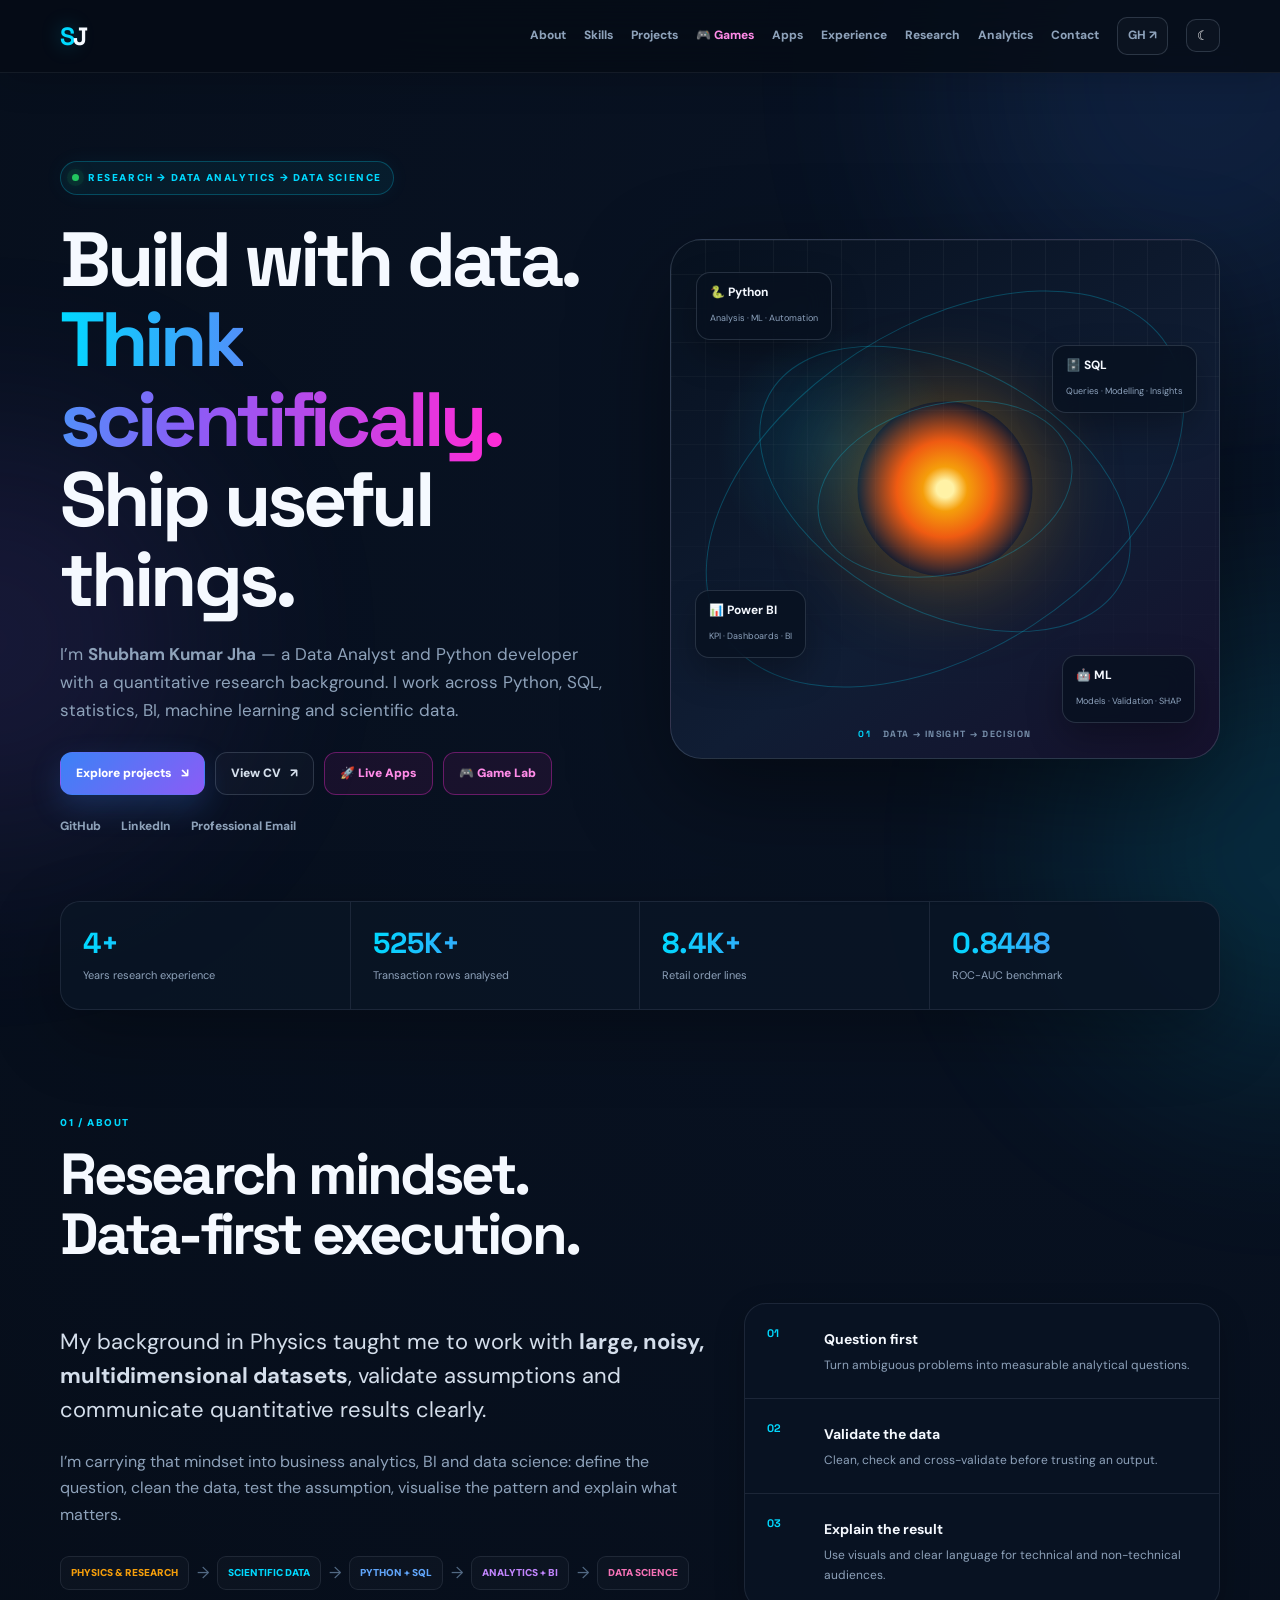
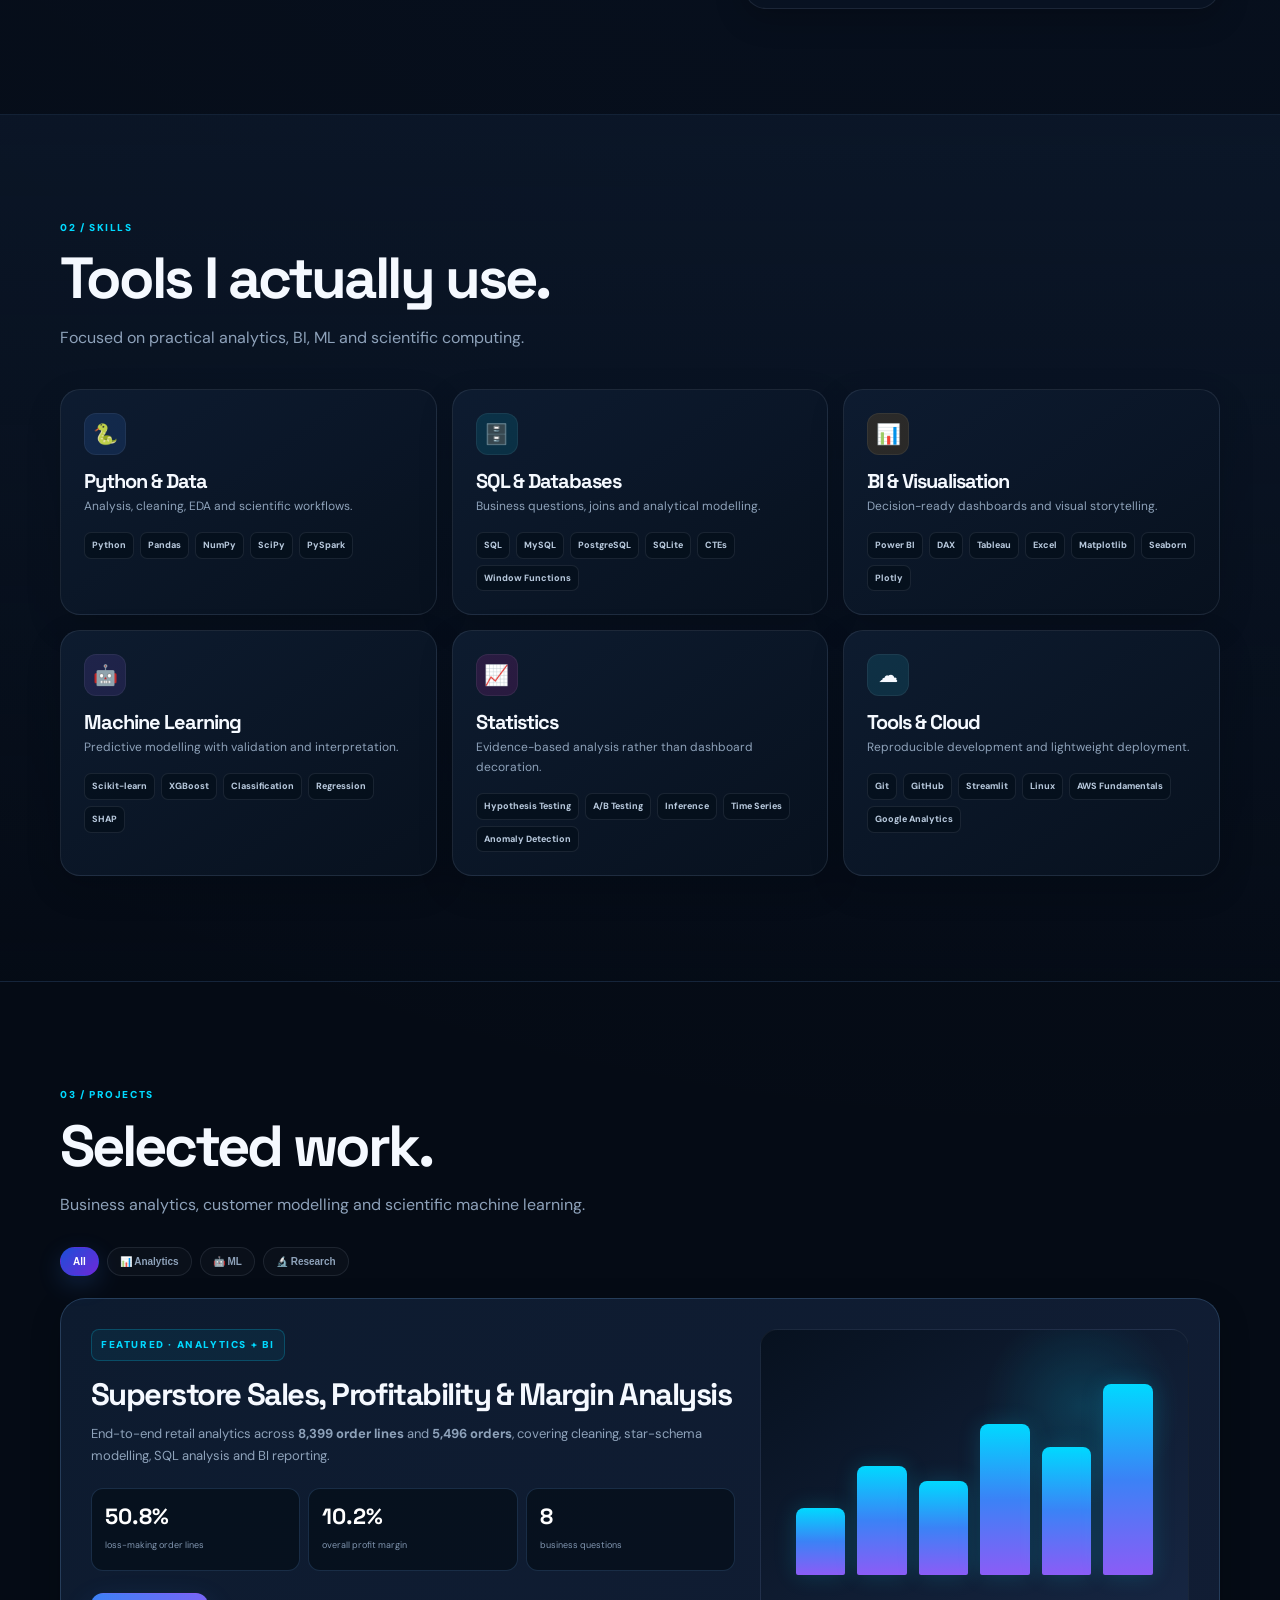
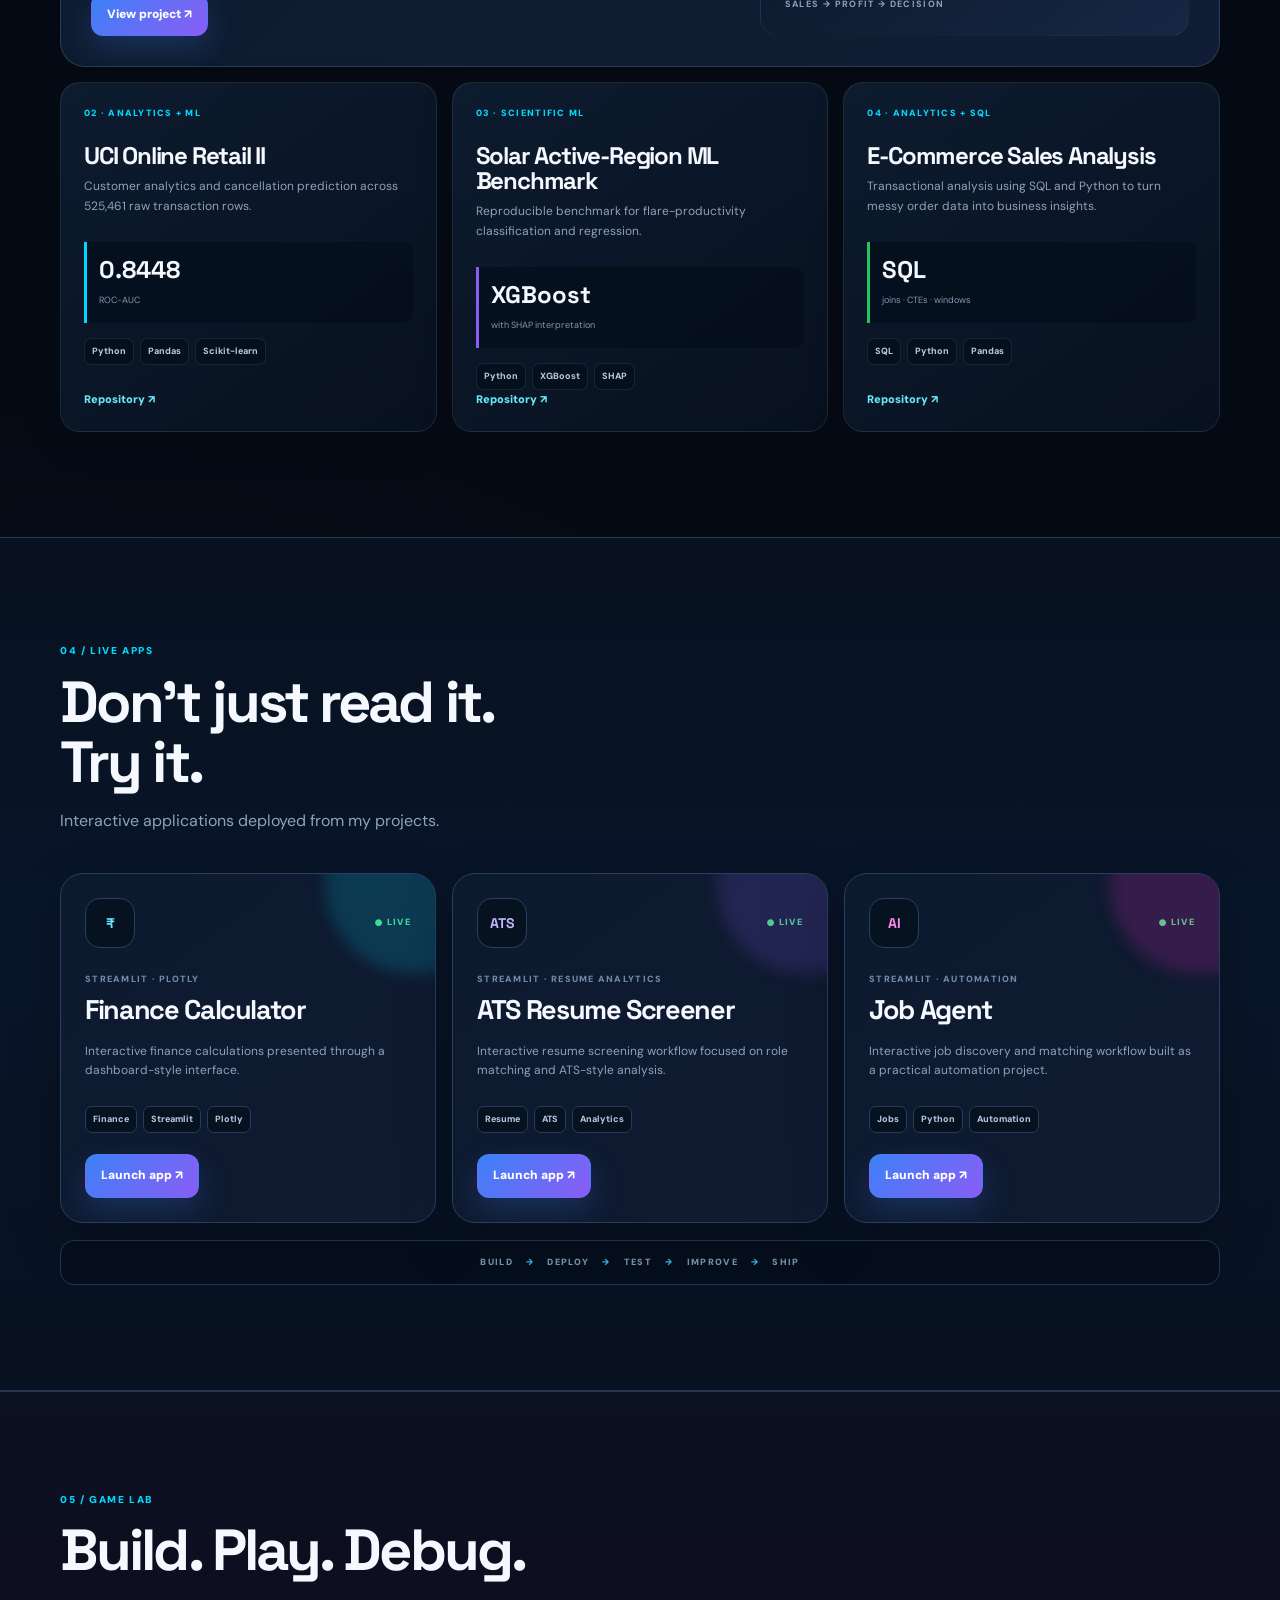
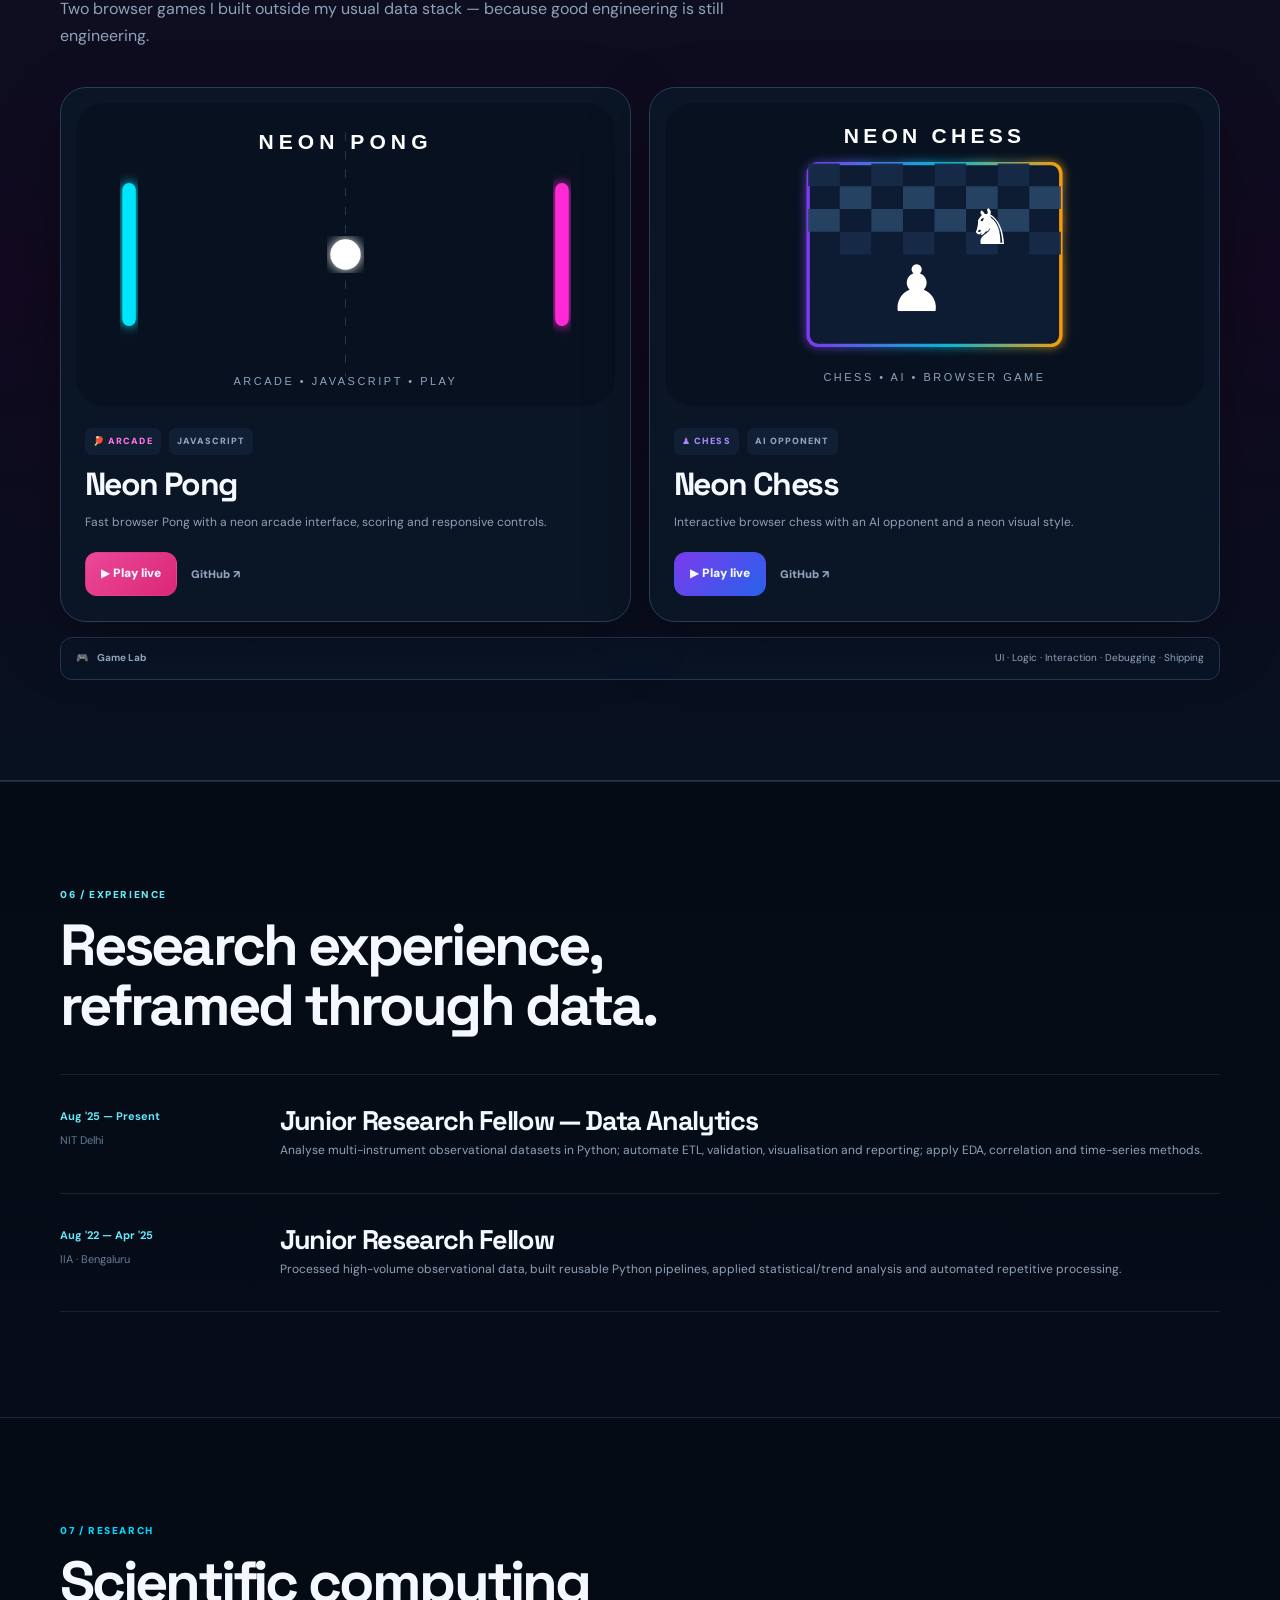
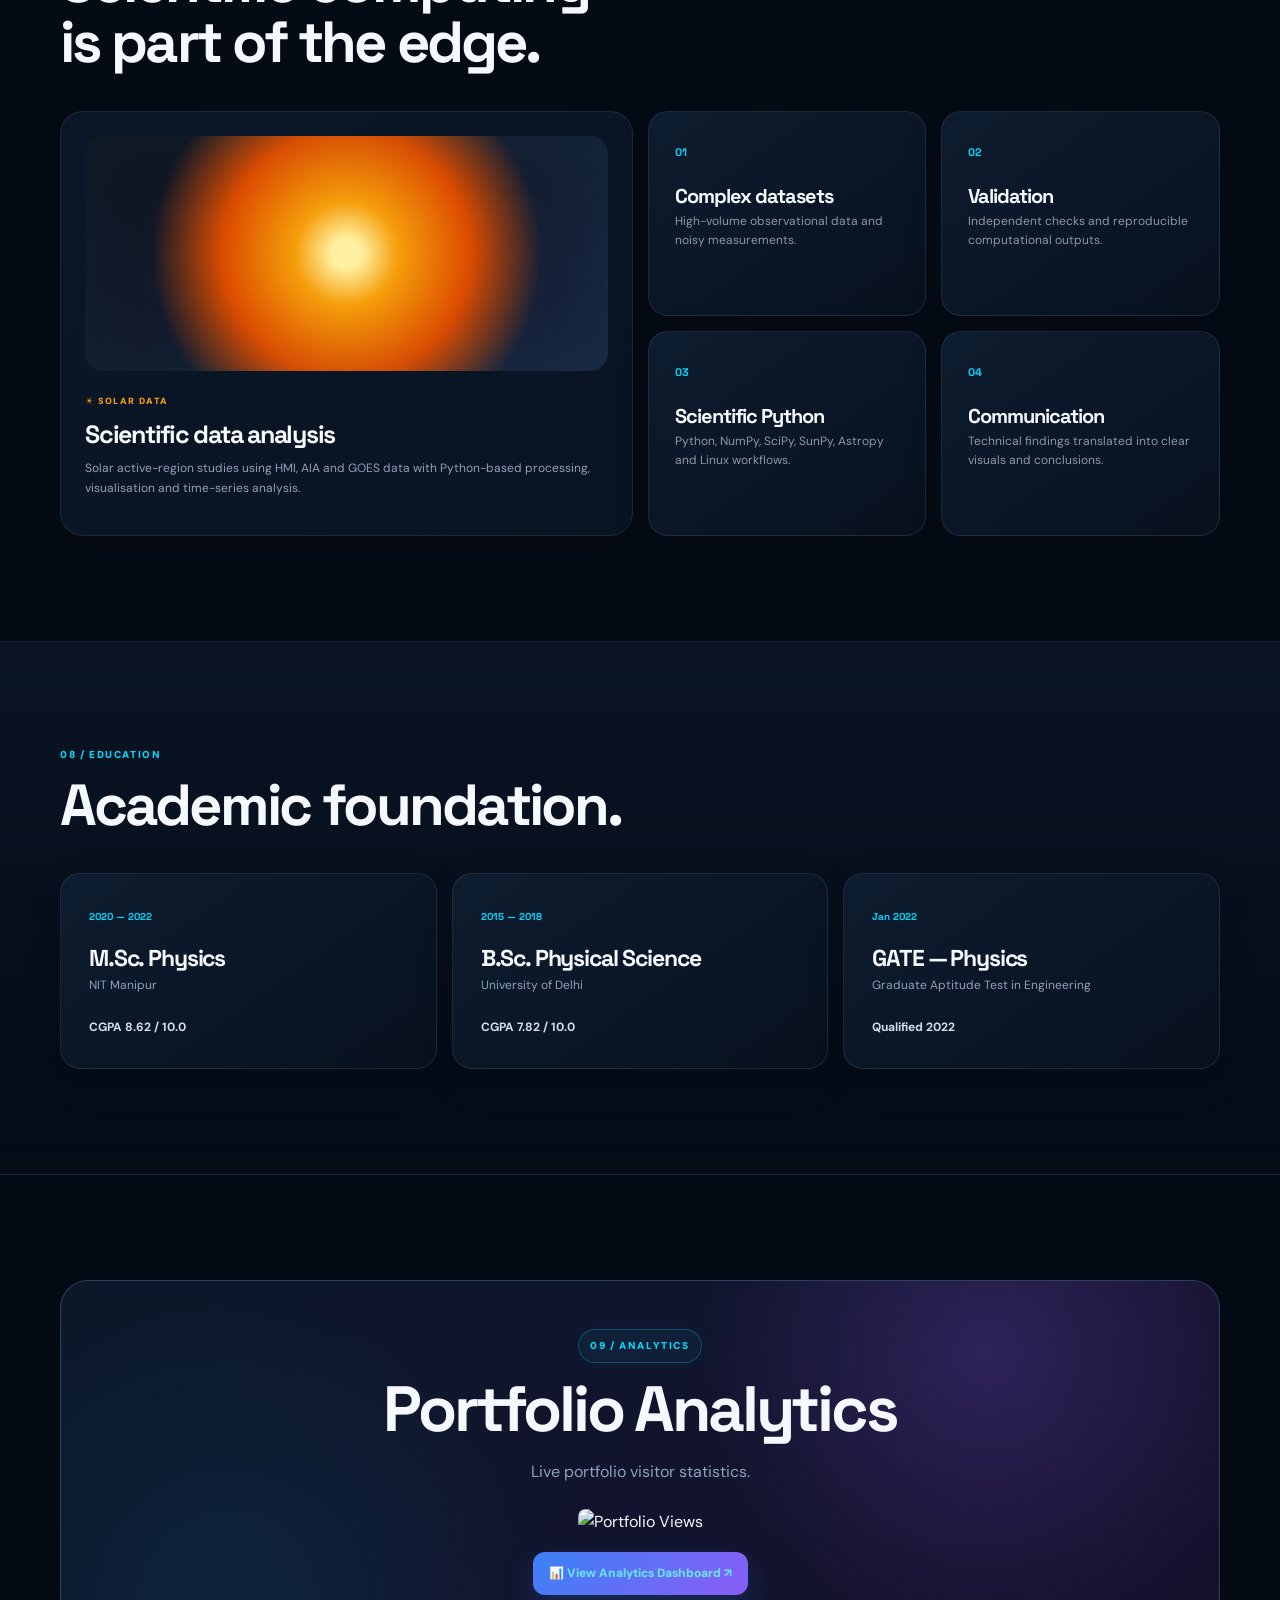
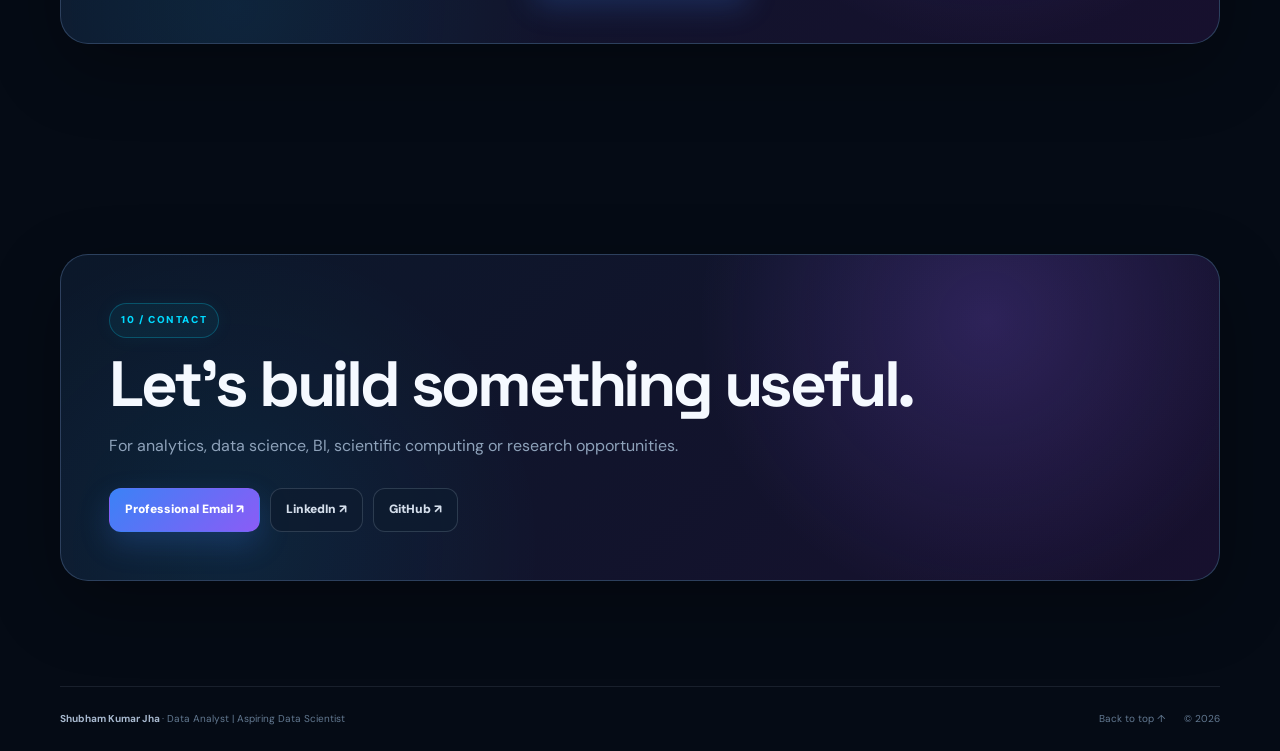
==== commit df24bc48: "Update index.html" ====
--- a/index.html
+++ b/index.html
@@ -1,2580 +1,2382 @@
 <!doctype html>
 <html lang="en">
+
 <head>
-<meta charset="utf-8">
-<meta name="viewport" content="width=device-width, initial-scale=1">
-
-<meta name="description" content="Shubham Kumar Jha — Data Analyst, Python Developer and aspiring Data Scientist. Analytics, BI, machine learning, scientific computing and interactive projects.">
-<meta name="author" content="Shubham Kumar Jha">
-
-<link rel="canonical" href="https://shubham-k-jha.github.io/">
-
-<meta property="og:type" content="website">
-<meta property="og:title" content="Shubham Jha | Data • Research • Build">
-<meta property="og:description" content="Data analytics, machine learning, scientific computing and interactive projects.">
-<meta property="og:url" content="https://shubham-k-jha.github.io/">
-<meta property="og:image" content="https://shubham-k-jha.github.io/assets/og-card.svg">
-
-<meta name="theme-color" content="#07111f">
-
-<title>Shubham Jha | Data • Research • Build</title>
-
-<link rel="icon" href="assets/favicon.svg" type="image/svg+xml">
-
-<link rel="preconnect" href="https://fonts.googleapis.com">
-<link rel="preconnect" href="https://fonts.gstatic.com" crossorigin>
-
-<link
-  href="https://fonts.googleapis.com/css2?family=DM+Sans:wght@400;500;600;700;800&family=Space+Grotesk:wght@500;600;700&display=swap"
-  rel="stylesheet"
->
-
-<link rel="stylesheet" href="style.css">
-
-<style>
-
-/* =========================================================
-   PORTFOLIO ENHANCEMENT LAYER
-   ========================================================= */
-
-:root {
-  --pa-accent: #61dafb;
-  --pa-accent-2: #8b5cf6;
-  --pa-line: rgba(15, 23, 42, 0.10);
-}
-
-html {
-  scroll-behavior: smooth;
-}
-
-body {
-  overflow-x: hidden;
-}
-
-::selection {
-  background: var(--pa-accent);
-  color: #06101d;
-}
-
-a,
-button {
-  transition: all 0.22s ease;
-}
-
-a:focus-visible,
-button:focus-visible {
-  outline: 3px solid var(--pa-accent);
-  outline-offset: 4px;
-}
-
-/* Scroll progress */
-
-.scroll-progress {
-  position: fixed;
-  top: 0;
-  left: 0;
-  width: 0;
-  height: 3px;
-  background: linear-gradient(
-    90deg,
-    var(--pa-accent),
-    var(--pa-accent-2)
-  );
-  z-index: 99999;
-}
-
-/* Hero */
-
-.hero-copy h1 em {
-  background: linear-gradient(
-    90deg,
-    var(--pa-accent),
-    #9b8cff
-  );
-
-  -webkit-background-clip: text;
-  background-clip: text;
-  color: transparent;
-}
-
-.btn:hover {
-  transform: translateY(-3px);
-  box-shadow: 0 12px 28px rgba(15, 23, 42, 0.13);
-}
-
-.nav-links a:hover {
-  color: var(--pa-accent);
-}
-
-/* =========================================================
-   PROJECT FILTERS
-   ========================================================= */
-
-.filter-row {
-  display: flex;
-  gap: 10px;
-  flex-wrap: wrap;
-  margin: 0 0 26px;
-}
-
-.filter {
-  border: 1px solid var(--pa-line);
-  background: rgba(255, 255, 255, 0.7);
-  border-radius: 999px;
-  padding: 10px 16px;
-  font: inherit;
-  font-weight: 700;
-  cursor: pointer;
-}
-
-.filter:hover,
-.filter.active {
-  background: #07111f;
-  color: #fff;
-  border-color: #07111f;
-}
-
-.project-card.is-hidden,
-.project-feature.is-hidden {
-  display: none;
-}
-
-/* =========================================================
-   CARD HOVER
-   ========================================================= */
-
-.stats > div,
-.skill-card,
-.project-card,
-.mini-card,
-.edu-card {
-  transition:
-    transform 0.25s ease,
-    box-shadow 0.25s ease;
-}
-
-.stats > div:hover,
-.skill-card:hover,
-.project-card:hover,
-.mini-card:hover,
-.edu-card:hover {
-  transform: translateY(-7px);
-  box-shadow: 0 18px 45px rgba(15, 23, 42, 0.11);
-}
-
-/* =========================================================
-   LIVE APPS
-   ========================================================= */
-
-.app-launch-grid {
-  display: grid;
-  grid-template-columns: repeat(3, 1fr);
-  gap: 20px;
-}
-
-.app-card {
-  position: relative;
-  padding: 28px;
-
-  border: 1px solid rgba(255,255,255,.13);
-  border-radius: 24px;
-
-  background:
-    linear-gradient(
-      145deg,
-      rgba(255,255,255,.10),
-      rgba(255,255,255,.04)
-    );
-
-  backdrop-filter: blur(14px);
-  overflow: hidden;
-}
-
-.app-card::after {
-  content: "";
-  position: absolute;
-
-  width: 220px;
-  height: 220px;
-
-  right: -100px;
-  bottom: -100px;
-
-  background: radial-gradient(
-    circle,
-    rgba(97,218,251,.18),
-    transparent 65%
-  );
-
-  pointer-events: none;
-}
-
-.app-top {
-  display: flex;
-  justify-content: space-between;
-  align-items: center;
-
-  margin-bottom: 20px;
-}
-
-.app-logo {
-  display: grid;
-  place-items: center;
-
-  min-width: 52px;
-  height: 52px;
-
-  padding: 0 10px;
-
-  border-radius: 15px;
-
-  background: rgba(255,255,255,.1);
-
-  font-weight: 800;
-}
-
-.live-dot {
-  font-size: 11px;
-  letter-spacing: .12em;
-  color: #74f0b2;
-}
-
-.app-kicker,
-.game-meta {
-  font-size: 11px;
-  font-weight: 800;
-  letter-spacing: .13em;
-}
-
-.app-card h3 {
-  font-size: 28px;
-  margin: 9px 0;
-}
-
-.app-card p {
-  color: rgba(255,255,255,.68);
-  min-height: 60px;
-}
-
-.app-tags {
-  display: flex;
-  gap: 7px;
-  flex-wrap: wrap;
-
-  margin: 18px 0;
-}
-
-.app-tags span {
-  font-size: 12px;
-
-  border: 1px solid rgba(255,255,255,.13);
-
-  border-radius: 999px;
-
-  padding: 6px 10px;
-
-  color: rgba(255,255,255,.76);
-}
-
-.app-flow,
-.game-note {
-  display: flex;
-
-  align-items: center;
-  justify-content: center;
-
-  gap: 16px;
-
-  flex-wrap: wrap;
-
-  margin-top: 32px;
-  padding: 18px;
-
-  border-radius: 18px;
-
-  border: 1px solid rgba(255,255,255,.1);
-
-  color: rgba(255,255,255,.62);
-
-  font-size: 12px;
-  font-weight: 800;
-
-  letter-spacing: .12em;
-}
-
-/* =========================================================
-   GAME LAB
-   ========================================================= */
-
-.games-section {
-  background:
-    linear-gradient(
-      180deg,
-      #080a16,
-      #111026
-    );
-
-  color: #fff;
-}
-
-.game-grid {
-  display: grid;
-
-  grid-template-columns: repeat(2, 1fr);
-
-  gap: 22px;
-}
-
-.game-card {
-  display: grid;
-
-  grid-template-columns: 150px 1fr;
-
-  min-height: 270px;
-
-  overflow: hidden;
-
-  border: 1px solid rgba(255,255,255,.1);
-
-  border-radius: 26px;
-
-  background: rgba(255,255,255,.045);
-}
-
-.game-logo {
-  display: grid;
-  place-items: center;
-
-  padding: 22px;
-
-  background:
-    radial-gradient(
-      circle at center,
-      rgba(139,92,246,.25),
-      transparent 65%
-    );
-}
-
-.game-logo img {
-  max-width: 105px;
-  max-height: 105px;
-}
-
-.game-body {
-  padding: 28px;
-}
-
-.game-meta {
-  display: flex;
-  gap: 12px;
-  color: #aab0ff;
-}
-
-.game-body h3 {
-  font-size: 32px;
-  margin: 10px 0;
-}
-
-.game-body p {
-  color: rgba(255,255,255,.68);
-}
-
-.game-actions {
-  display: flex;
-
-  align-items: center;
-
-  gap: 18px;
-
-  flex-wrap: wrap;
-
-  margin-top: 20px;
-}
-
-.source-link {
-  color: #fff;
-
-  text-decoration: none;
-
-  font-weight: 700;
-}
-
-/* =========================================================
-   RESEARCH
-   ========================================================= */
-
-.research-grid {
-  display: grid;
-
-  grid-template-columns: 2fr 1fr 1fr;
-
-  gap: 18px;
-}
-
-.research-main {
-  grid-row: span 2;
-
-  min-height: 440px;
-}
-
-.mini-card {
-  padding: 26px;
-
-  border: 1px solid var(--pa-line);
-
-  border-radius: 22px;
-
-  background: rgba(255,255,255,.75);
-}
-
-/* =========================================================
-   EDUCATION
-   ========================================================= */
-
-.edu-grid {
-  display: grid;
-
-  grid-template-columns: repeat(3, 1fr);
-
-  gap: 18px;
-}
-
-.edu-card {
-  padding: 28px;
-
-  border: 1px solid var(--pa-line);
-
-  border-radius: 22px;
-
-  background: rgba(255,255,255,.75);
-}
-
-/* =========================================================
-   ANALYTICS
-   ========================================================= */
-
-.visitor-counter {
-  display: flex;
-
-  flex-direction: column;
-
-  align-items: center;
-
-  gap: 16px;
-
-  margin: 24px auto 0;
-}
-
-.visitor-counter img {
-  max-width: 100%;
-  height: auto;
-}
-
-.visitor-counter a {
-  font-weight: 800;
-  text-decoration: none;
-}
-
-/* =========================================================
-   RESPONSIVE
-   ========================================================= */
-
-@media (max-width: 900px) {
-
-  .app-launch-grid,
-  .edu-grid,
-  .game-grid,
-  .research-grid {
-    grid-template-columns: 1fr;
-  }
-
-  .research-main {
-    grid-row: auto;
-  }
-
-  .game-card {
-    grid-template-columns: 1fr;
-  }
-
-}
-
-@media (max-width: 650px) {
-
-  .contact-card h2 {
-    font-size: 32px;
-  }
-
-}
-
-@media (prefers-reduced-motion: reduce) {
-
-  html {
-    scroll-behavior: auto;
-  }
-
-  *,
-  *::before,
-  *::after {
-    animation: none !important;
-    transition: none !important;
-  }
-
-}
-
-</style>
-
+  <meta charset="utf-8">
+
+  <meta
+    name="viewport"
+    content="width=device-width, initial-scale=1"
+  >
+
+  <meta
+    name="description"
+    content="Shubham Kumar Jha — Data Analyst, Python Developer and Aspiring Data Scientist. Analytics, BI, scientific computing, machine learning and interactive projects."
+  >
+
+  <meta
+    name="author"
+    content="Shubham Kumar Jha"
+  >
+
+  <link
+    rel="canonical"
+    href="https://shubham-k-jha.github.io/"
+  >
+
+  <meta
+    property="og:type"
+    content="website"
+  >
+
+  <meta
+    property="og:title"
+    content="Shubham Jha | Data • Research • Build"
+  >
+
+  <meta
+    property="og:description"
+    content="Data analytics, machine learning, scientific computing and interactive projects."
+  >
+
+  <meta
+    property="og:url"
+    content="https://shubham-k-jha.github.io/"
+  >
+
+  <meta
+    property="og:image"
+    content="https://shubham-k-jha.github.io/assets/og-card.svg"
+  >
+
+  <meta
+    name="theme-color"
+    content="#050b15"
+  >
+
+  <title>Shubham Jha | Data • Research • Build</title>
+
+  <link
+    rel="icon"
+    href="assets/favicon.svg"
+    type="image/svg+xml"
+  >
+
+  <!-- Fonts -->
+  <link
+    rel="preconnect"
+    href="https://fonts.googleapis.com"
+  >
+
+  <link
+    rel="preconnect"
+    href="https://fonts.gstatic.com"
+    crossorigin
+  >
+
+  <link
+    href="https://fonts.googleapis.com/css2?family=DM+Sans:wght@400;500;600;700;800&family=Space+Grotesk:wght@500;600;700&display=swap"
+    rel="stylesheet"
+  >
+
+  <!-- ONLY external stylesheet -->
+  <link
+    rel="stylesheet"
+    href="style.css"
+  >
 </head>
 
+
 <body>
 
-<!-- =========================================================
-     SCROLL PROGRESS
-     ========================================================= -->
-
-<div class="scroll-progress" id="scrollProgress"></div>
-
-<div class="ambient a1"></div>
-<div class="ambient a2"></div>
-<div class="ambient a3"></div>
-
-
-<!-- =========================================================
-     HEADER
-     ========================================================= -->
-
-<header class="site-header" id="top">
-
-<nav class="nav shell">
-
-<a class="brand" href="#home">
-  <span>S</span>J
-</a>
-
-<button
-  class="menu-toggle"
-  id="menuToggle"
-  aria-expanded="false"
-  aria-label="Open menu"
->
-  <span></span>
-  <span></span>
-  <span></span>
-</button>
-
-<div class="nav-links" id="navLinks">
-
-<a href="#about">About</a>
-
-<a href="#skills">Skills</a>
-
-<a href="#projects">Projects</a>
-
-<a href="#apps">Apps</a>
-
-<a class="games-nav" href="#games">
-  🎮 Games
-</a>
-
-<a href="#experience">
-  Experience
-</a>
-
-<a href="#research">
-  Research
-</a>
-
-<a href="#analytics">
-  Analytics
-</a>
-
-<a href="#contact">
-  Contact
-</a>
-
-<a
-  class="nav-icon"
-  href="https://github.com/shubham-k-jha"
-  target="_blank"
-  rel="noopener"
->
-  GH ↗
-</a>
-
-<button
-  class="theme-toggle"
-  id="themeToggle"
-  type="button"
-  aria-label="Switch to light mode"
->
-  ☾
-</button>
-
-</div>
-
-</nav>
-
-</header>
-
-
-<!-- =========================================================
-     MAIN
-     ========================================================= -->
-
-<main>
-
-
-<!-- =========================================================
-     HERO
-     ========================================================= -->
-
-<section class="hero shell" id="home">
-
-<div class="hero-copy reveal">
-
-<div class="eyebrow">
-  <span class="dot"></span>
-  RESEARCH → DATA ANALYTICS → DATA SCIENCE
-</div>
-
-<h1>
-  Build with data.<br>
-  <em>Think scientifically.</em><br>
-  Ship useful things.
-</h1>
-
-<p class="hero-lead">
-
-I’m <b>Shubham Kumar Jha</b> —
-a Data Analyst and Python developer with
-a quantitative research background.
-
-I work across Python, SQL, statistics,
-BI, machine learning and scientific data.
-
-</p>
-
-<div class="hero-actions">
-
-<a class="btn primary" href="#projects">
-  Explore projects <span>↘</span>
-</a>
-
-<a
-  class="btn outline"
-  href="assets/Shubham_Kumar_Jha_CV.pdf"
-  download
->
-  View CV <span>↓</span>
-</a>
-
-<a class="btn game-btn" href="#apps">
-  🚀 Live Apps
-</a>
-
-<a class="btn game-btn" href="#games">
-  🎮 Game Lab
-</a>
-
-</div>
-
-<div class="hero-links">
-
-<a
-  href="https://github.com/shubham-k-jha"
-  target="_blank"
-  rel="noopener"
->
-  GitHub
-</a>
-
-<a
-  href="https://www.linkedin.com/in/shubhamkjha-datascience"
-  target="_blank"
-  rel="noopener"
->
-  LinkedIn
-</a>
-
-<a href="mailto:shubhamkjha.ds@gmail.com">
-  Professional Email
-</a>
-
-</div>
-
-</div>
-
-
-<div class="hero-visual reveal delay-1">
-
-<div class="visual-grid"></div>
-
-<div class="hero-orb"></div>
-
-<div class="orbit o1"></div>
-<div class="orbit o2"></div>
-<div class="orbit o3"></div>
-
-<div class="float-card f1">
-  <b>🐍 Python</b>
-  <small>Analysis · ML · Automation</small>
-</div>
-
-<div class="float-card f2">
-  <b>🗄️ SQL</b>
-  <small>Queries · Modelling · Insights</small>
-</div>
-
-<div class="float-card f3">
-  <b>📊 Power BI</b>
-  <small>KPI · Dashboards · BI</small>
-</div>
-
-<div class="float-card f4">
-  <b>🤖 ML</b>
-  <small>Models · Validation · SHAP</small>
-</div>
-
-<div class="hero-code">
-  <span>01</span>
-  DATA → INSIGHT → DECISION
-</div>
-
-</div>
-
-</section>
-
-
-<!-- =========================================================
-     STATS
-     ========================================================= -->
-
-<section class="stats shell reveal">
-
-<div>
-  <b>4+</b>
-  <span>Years research experience</span>
-</div>
-
-<div>
-  <b>525K+</b>
-  <span>Transaction rows analysed</span>
-</div>
-
-<div>
-  <b>8.4K+</b>
-  <span>Retail order lines</span>
-</div>
-
-<div>
-  <b>0.8448</b>
-  <span>ROC-AUC benchmark</span>
-</div>
-
-</section>
-
-
-<!-- =========================================================
-     ABOUT
-     ========================================================= -->
-
-<section class="section shell" id="about">
-
-<div class="section-head reveal">
-
-<span>01 / ABOUT</span>
-
-<h2>
-  Research mindset.<br>
-  Data-first execution.
-</h2>
-
-</div>
-
-
-<div class="about-grid">
-
-<div class="about-copy reveal">
-
-<p class="big-copy">
-
-My background in Physics taught me to work with
-<b>large, noisy, multidimensional datasets</b>,
-validate assumptions and communicate quantitative
-results clearly.
-
-</p>
-
-<p>
-
-I’m carrying that mindset into business analytics,
-BI and data science:
-
-define the question,
-clean the data,
-test the assumption,
-visualise the pattern
-and explain what matters.
-
-</p>
-
-<div class="journey">
-
-<span>PHYSICS & RESEARCH</span>
-
-<i>→</i>
-
-<span>SCIENTIFIC DATA</span>
-
-<i>→</i>
-
-<span>PYTHON + SQL</span>
-
-<i>→</i>
-
-<span>ANALYTICS + BI</span>
-
-<i>→</i>
-
-<span>DATA SCIENCE</span>
-
-</div>
-
-</div>
-
-
-<div class="principles reveal delay-1">
-
-<div>
-
-<span>01</span>
-
-<div>
-
-<b>Question first</b>
-
-<p>
-Turn ambiguous problems into measurable
-analytical questions.
-</p>
-
-</div>
-
-</div>
-
-
-<div>
-
-<span>02</span>
-
-<div>
-
-<b>Validate the data</b>
-
-<p>
-Clean, check and cross-validate before
-trusting an output.
-</p>
-
-</div>
-
-</div>
-
-
-<div>
-
-<span>03</span>
-
-<div>
-
-<b>Explain the result</b>
-
-<p>
-Use visuals and clear language for technical
-and non-technical audiences.
-</p>
-
-</div>
-
-</div>
-
-</div>
-
-</div>
-
-</section>
-
-
-<!-- =========================================================
-     SKILLS
-     ========================================================= -->
-
-<section class="section tinted" id="skills">
-
-<div class="shell">
-
-<div class="section-head reveal">
-
-<span>02 / SKILLS</span>
-
-<h2>
-  Tools I actually use.
-</h2>
-
-<p>
-Focused on practical analytics, BI, ML
-and scientific computing.
-</p>
-
-</div>
-
-
-<div class="skill-grid">
-
-
-<article class="skill-card reveal">
-
-<div class="skill-icon blue">
-  🐍
-</div>
-
-<h3>
-  Python & Data
-</h3>
-
-<p>
-Analysis, cleaning, EDA and scientific workflows.
-</p>
-
-<div class="chips">
-
-<span>Python</span>
-<span>Pandas</span>
-<span>NumPy</span>
-<span>SciPy</span>
-<span>PySpark</span>
-
-</div>
-
-</article>
-
-
-<article class="skill-card reveal delay-1">
-
-<div class="skill-icon teal">
-  🗄️
-</div>
-
-<h3>
-  SQL & Databases
-</h3>
-
-<p>
-Business questions, joins and analytical modelling.
-</p>
-
-<div class="chips">
-
-<span>SQL</span>
-<span>MySQL</span>
-<span>PostgreSQL</span>
-<span>SQLite</span>
-<span>CTEs</span>
-<span>Window Functions</span>
-
-</div>
-
-</article>
-
-
-<article class="skill-card reveal delay-2">
-
-<div class="skill-icon orange">
-  📊
-</div>
-
-<h3>
-  BI & Visualisation
-</h3>
-
-<p>
-Decision-ready dashboards and visual storytelling.
-</p>
-
-<div class="chips">
-
-<span>Power BI</span>
-<span>DAX</span>
-<span>Excel</span>
-<span>Matplotlib</span>
-<span>Seaborn</span>
-<span>Plotly</span>
-
-</div>
-
-</article>
-
-
-<article class="skill-card reveal">
-
-<div class="skill-icon purple">
-  🤖
-</div>
-
-<h3>
-  Machine Learning
-</h3>
-
-<p>
-Predictive modelling with validation and interpretation.
-</p>
-
-<div class="chips">
-
-<span>Scikit-learn</span>
-<span>XGBoost</span>
-<span>Classification</span>
-<span>Regression</span>
-<span>SHAP</span>
-
-</div>
-
-</article>
-
-
-<article class="skill-card reveal delay-1">
-
-<div class="skill-icon pink">
-  📈
-</div>
-
-<h3>
-  Statistics
-</h3>
-
-<p>
-Evidence-based analysis rather than dashboard decoration.
-</p>
-
-<div class="chips">
-
-<span>Hypothesis Testing</span>
-<span>A/B Testing</span>
-<span>Inference</span>
-<span>Time Series</span>
-<span>Anomaly Detection</span>
-
-</div>
-
-</article>
-
-
-<article class="skill-card reveal delay-2">
-
-<div class="skill-icon cyan">
-  ☁️
-</div>
-
-<h3>
-  Tools & Cloud
-</h3>
-
-<p>
-Reproducible development and lightweight deployment.
-</p>
-
-<div class="chips">
-
-<span>Git</span>
-<span>GitHub</span>
-<span>Streamlit</span>
-<span>Linux</span>
-<span>AWS Fundamentals</span>
-<span>Google Analytics</span>
-
-</div>
-
-</article>
-
-</div>
-
-</div>
-
-</section>
-
-
-<!-- =========================================================
-     PROJECTS
-     ========================================================= -->
-
-<section class="section shell" id="projects">
-
-<div class="section-head reveal">
-
-<span>03 / PROJECTS</span>
-
-<h2>
-  Selected work.
-</h2>
-
-<p>
-Business analytics, customer modelling
-and scientific machine learning.
-</p>
-
-</div>
-
-
-<!-- PROJECT FILTERS -->
-
-<div class="filter-row reveal">
-
-<button class="filter active" data-filter="all">
-  All
-</button>
-
-<button class="filter" data-filter="analytics">
-  📊 Analytics
-</button>
-
-<button class="filter" data-filter="ml">
-  🤖 ML
-</button>
-
-<button class="filter" data-filter="research">
-  🔬 Research
-</button>
-
-</div>
-
-
-<!-- FEATURED PROJECT -->
-
-<article
-  class="project-feature reveal"
-  data-project="analytics"
->
-
-<div>
-
-<span class="project-tag">
-  FEATURED · ANALYTICS + BI
-</span>
-
-<h3>
-  Superstore Sales, Profitability & Margin Analysis
-</h3>
-
-<p>
-
-End-to-end retail analytics across
-<b>8,399 order lines</b> and
-<b>5,496 orders</b>,
-
-covering cleaning, star-schema modelling,
-SQL analysis and BI reporting.
-
-</p>
-
-
-<div class="findings">
-
-<div>
-  <b>50.8%</b>
-  <small>loss-making order lines</small>
-</div>
-
-<div>
-  <b>10.2%</b>
-  <small>overall profit margin</small>
-</div>
-
-<div>
-  <b>8</b>
-  <small>business questions</small>
-</div>
-
-</div>
-
-
-<a
-  class="btn primary"
-  href="https://github.com/shubham-k-jha/superstore-analysis"
-  target="_blank"
-  rel="noopener"
->
-  View project ↗
-</a>
-
-</div>
-
-
-<div class="project-art">
-
-<div class="bars">
-
-<i></i>
-<i></i>
-<i></i>
-<i></i>
-<i></i>
-<i></i>
-
-</div>
-
-<strong>
-  SALES → PROFIT → DECISION
-</strong>
-
-</div>
-
-</article>
-
-
-<!-- PROJECT GRID -->
-
-<div class="project-grid">
-
-
-<article
-  class="project-card reveal"
-  data-project="analytics ml"
->
-
-<span>
-  02 · ANALYTICS + ML
-</span>
-
-<h3>
-  UCI Online Retail II
-</h3>
-
-<p>
-Customer analytics and cancellation prediction
-across 525,461 raw transaction rows.
-</p>
-
-<div class="metric">
-
-<b>0.8448</b>
-
-<small>
-  ROC-AUC
-</small>
-
-</div>
-
-<div class="chips">
-
-<span>Python</span>
-<span>Pandas</span>
-<span>Scikit-learn</span>
-
-</div>
-
-<a
-  href="https://github.com/shubham-k-jha/online-retail-analytics"
-  target="_blank"
-  rel="noopener"
->
-  Repository ↗
-</a>
-
-</article>
-
-
-<article
-  class="project-card reveal delay-1"
-  data-project="research ml"
->
-
-<span>
-  03 · SCIENTIFIC ML
-</span>
-
-<h3>
-  Solar Active-Region ML Benchmark
-</h3>
-
-<p>
-Reproducible benchmark for flare-productivity
-classification and regression.
-</p>
-
-<div class="metric purple-metric">
-
-<b>XGBoost</b>
-
-<small>
-  with SHAP interpretation
-</small>
-
-</div>
-
-<div class="chips">
-
-<span>Python</span>
-<span>XGBoost</span>
-<span>SHAP</span>
-
-</div>
-
-<a
-  href="https://github.com/shubham-k-jha/solar-ar-kutsenko-ml"
-  target="_blank"
-  rel="noopener"
->
-  Repository ↗
-</a>
-
-</article>
-
-
-<article
-  class="project-card reveal"
-  data-project="analytics"
->
-
-<span>
-  04 · ANALYTICS + SQL
-</span>
-
-<h3>
-  E-Commerce Sales Analysis
-</h3>
-
-<p>
-Transactional analysis using SQL and Python
-to turn order data into business insights.
-</p>
-
-<div class="metric teal-metric">
-
-<b>SQL</b>
-
-<small>
-  joins · CTEs · windows
-</small>
-
-</div>
-
-<div class="chips">
-
-<span>SQL</span>
-<span>Python</span>
-<span>Pandas</span>
-
-</div>
-
-<a
-  href="https://github.com/shubham-k-jha/ecommerce-sales-analysis"
-  target="_blank"
-  rel="noopener"
->
-  Repository ↗
-</a>
-
-</article>
-
-</div>
-
-</section>
-
-
-<!-- =========================================================
-     LIVE APPS
-     ========================================================= -->
-
-<section
-  class="section apps-section"
-  id="apps"
->
-
-<div class="shell">
-
-<div class="section-head reveal">
-
-<span>
-  04 / LIVE APPS
-</span>
-
-<h2>
-  Don't just read it.<br>
-  Try it.
-</h2>
-
-<p>
-Interactive applications deployed from my projects.
-</p>
-
-</div>
-
-
-<div class="app-launch-grid">
-
-
-<!-- FINANCE -->
-
-<article class="app-card reveal">
-
-<div class="app-top">
-
-<span class="app-logo">
-  ₹
-</span>
-
-<span class="live-dot">
-  ● LIVE
-</span>
-
-</div>
-
-<span class="app-kicker">
-  STREAMLIT · PLOTLY
-</span>
-
-<h3>
-  Finance Calculator
-</h3>
-
-<p>
-Interactive finance calculations presented
-through a dashboard-style interface.
-</p>
-
-<div class="app-tags">
-
-<span>Finance</span>
-<span>Streamlit</span>
-<span>Plotly</span>
-
-</div>
-
-<a
-  class="btn primary"
-  href="https://finance-calc-app.streamlit.app/"
-  target="_blank"
-  rel="noopener"
->
-  Launch app ↗
-</a>
-
-</article>
-
-
-<!-- ATS -->
-
-<article class="app-card reveal delay-1">
-
-<div class="app-top">
-
-<span class="app-logo">
-  ATS
-</span>
-
-<span class="live-dot">
-  ● LIVE
-</span>
-
-</div>
-
-<span class="app-kicker">
-  STREAMLIT · RESUME ANALYTICS
-</span>
-
-<h3>
-  ATS Resume Screener
-</h3>
-
-<p>
-Interactive resume screening workflow focused
-on role matching and ATS-style analysis.
-</p>
-
-<div class="app-tags">
-
-<span>Resume</span>
-<span>ATS</span>
-<span>Analytics</span>
-
-</div>
-
-<a
-  class="btn primary"
-  href="https://ats--resume-screener.streamlit.app/"
-  target="_blank"
-  rel="noopener"
->
-  Launch app ↗
-</a>
-
-</article>
-
-
-<!-- JOB AGENT -->
-
-<article class="app-card reveal delay-2">
-
-<div class="app-top">
-
-<span class="app-logo">
-  AI
-</span>
-
-<span class="live-dot">
-  ● LIVE
-</span>
-
-</div>
-
-<span class="app-kicker">
-  STREAMLIT · AUTOMATION
-</span>
-
-<h3>
-  Job Agent
-</h3>
-
-<p>
-Interactive job discovery and matching workflow
-built as a practical automation project.
-</p>
-
-<div class="app-tags">
-
-<span>Jobs</span>
-<span>Python</span>
-<span>Automation</span>
-
-</div>
-
-<a
-  class="btn primary"
-  href="https://job--agent.streamlit.app/"
-  target="_blank"
-  rel="noopener"
->
-  Launch app ↗
-</a>
-
-</article>
-
-</div>
-
-
-<div class="app-flow reveal">
-
-<span>BUILD</span>
-<i>→</i>
-<span>DEPLOY</span>
-<i>→</i>
-<span>TEST</span>
-<i>→</i>
-<span>IMPROVE</span>
-<i>→</i>
-<span>SHIP</span>
-
-</div>
-
-</div>
-
-</section>
-
-
-<!-- =========================================================
-     GAMES
-     ========================================================= -->
-
-<section
-  class="section games-section"
-  id="games"
->
-
-<div class="shell">
-
-<div class="section-head reveal">
-
-<span>
-  05 / GAME LAB
-</span>
-
-<h2>
-  Build. Play. Debug.
-</h2>
-
-<p>
-Two browser games I built outside my usual data stack.
-</p>
-
-</div>
-
-
-<div class="game-grid">
-
-
-<!-- NEON PONG -->
-
-<article class="game-card pong reveal">
-
-<div class="game-logo">
-
-<img
-  src="assets/neon-pong.svg"
-  alt="Neon Pong logo"
->
-
-</div>
-
-
-<div class="game-body">
-
-<div class="game-meta">
-
-<span>
-  🏓 ARCADE
-</span>
-
-<span>
-  JAVASCRIPT
-</span>
-
-</div>
-
-<h3>
-  Neon Pong
-</h3>
-
-<p>
-Fast browser Pong with a neon arcade interface,
-scoring and responsive controls.
-</p>
-
-
-<div class="game-actions">
-
-<a
-  class="btn play-pink"
-  href="https://shubham-k-jha.github.io/Neon-Pong"
-  target="_blank"
-  rel="noopener"
->
-  ▶ Play live
-</a>
-
-<a
-  class="source-link"
-  href="https://github.com/shubham-k-jha/pong"
-  target="_blank"
-  rel="noopener"
->
-  GitHub ↗
-</a>
-
-</div>
-
-</div>
-
-</article>
-
-
-<!-- NEON CHESS -->
-
-<article class="game-card chess reveal delay-1">
-
-<div class="game-logo">
-
-<img
-  src="assets/neon-chess.svg"
-  alt="Neon Chess logo"
->
-
-</div>
-
-
-<div class="game-body">
-
-<div class="game-meta">
-
-<span>
-  ♟️ CHESS
-</span>
-
-<span>
-  AI OPPONENT
-</span>
-
-</div>
-
-<h3>
-  Neon Chess
-</h3>
-
-<p>
-Interactive browser chess with an AI opponent
-and a neon visual style.
-</p>
-
-
-<div class="game-actions">
-
-<a
-  class="btn play-purple"
-  href="https://shubham-k-jha.github.io/Neon-Chess-Chess-vs-AI/"
-  target="_blank"
-  rel="noopener"
->
-  ▶ Play live
-</a>
-
-<a
-  class="source-link"
-  href="https://github.com/shubham-k-jha/Neon-Chess-Chess-vs-AI"
-  target="_blank"
-  rel="noopener"
->
-  GitHub ↗
-</a>
-
-</div>
-
-</div>
-
-</article>
-
-</div>
-
-
-<div class="game-note reveal">
-
-<span>🎮</span>
-
-<b>
-  Game Lab
-</b>
-
-<span>
-  UI · Logic · Interaction · Debugging · Shipping
-</span>
-
-</div>
-
-</div>
-
-</section>
-
-
-<!-- =========================================================
-     EXPERIENCE
-     ========================================================= -->
-
-<section
-  class="section dark-section"
-  id="experience"
->
-
-<div class="shell">
-
-<div class="section-head reveal">
-
-<span>
-  06 / EXPERIENCE
-</span>
-
-<h2>
-  Research experience,<br>
-  reframed through data.
-</h2>
-
-</div>
-
-
-<div class="experience-list">
-
-
-<article class="experience-item reveal">
-
-<div>
-
-<b>
-  Aug '25 — Present
-</b>
-
-<small>
-  NIT Delhi
-</small>
-
-</div>
-
-
-<div>
-
-<h3>
-  Junior Research Fellow — Data Analytics
-</h3>
-
-<p>
-Analyse multi-instrument observational datasets
-in Python; automate ETL, validation, visualisation
-and reporting; apply EDA, correlation and
-time-series methods.
-</p>
-
-</div>
-
-</article>
-
-
-<article class="experience-item reveal">
-
-<div>
-
-<b>
-  Aug '22 — Apr '25
-</b>
-
-<small>
-  IIA · Bengaluru
-</small>
-
-</div>
-
-
-<div>
-
-<h3>
-  Junior Research Fellow
-</h3>
-
-<p>
-Processed high-volume observational data,
-built reusable Python pipelines, applied
-statistical/trend analysis and automated
-repetitive processing.
-</p>
-
-</div>
-
-</article>
-
-
-</div>
-
-</div>
-
-</section>
-
-
-<!-- =========================================================
-     RESEARCH
-     ========================================================= -->
-
-<section
-  class="section shell"
-  id="research"
->
-
-<div class="section-head reveal">
-
-<span>
-  07 / RESEARCH
-</span>
-
-<h2>
-  Scientific computing<br>
-  is part of the edge.
-</h2>
-
-</div>
-
-
-<div class="research-grid">
-
-
-<article class="research-main reveal">
-
-<div class="solar"></div>
-
-<div>
-
-<span>
-  ☀️ SOLAR DATA
-</span>
-
-<h3>
-  Scientific data analysis
-</h3>
-
-<p>
-Solar active-region studies using HMI,
-AIA and GOES data with Python-based processing,
-visualisation and time-series analysis.
-</p>
-
-</div>
-
-</article>
-
-
-<article class="mini-card reveal">
-
-<b>01</b>
-
-<h3>
-  Complex datasets
-</h3>
-
-<p>
-High-volume observational data and
-noisy measurements.
-</p>
-
-</article>
-
-
-<article class="mini-card reveal delay-1">
-
-<b>02</b>
-
-<h3>
-  Validation
-</h3>
-
-<p>
-Independent checks and reproducible
-computational outputs.
-</p>
-
-</article>
-
-
-<article class="mini-card reveal delay-2">
-
-<b>03</b>
-
-<h3>
-  Scientific Python
-</h3>
-
-<p>
-Python, NumPy, SciPy, SunPy, Astropy
-and Linux workflows.
-</p>
-
-</article>
-
-
-<article class="mini-card reveal">
-
-<b>04</b>
-
-<h3>
-  Communication
-</h3>
-
-<p>
-Technical findings translated into clear
-visuals and conclusions.
-</p>
-
-</article>
-
-
-</div>
-
-</section>
-
-
-<!-- =========================================================
-     EDUCATION
-     ========================================================= -->
-
-<section
-  class="section tinted"
-  id="education"
->
-
-<div class="shell">
-
-<div class="section-head reveal">
-
-<span>
-  08 / EDUCATION
-</span>
-
-<h2>
-  Academic foundation.
-</h2>
-
-</div>
-
-
-<div class="edu-grid">
-
-
-<article class="edu-card reveal">
-
-<span>
-  2020 — 2022
-</span>
-
-<h3>
-  M.Sc. Physics
-</h3>
-
-<p>
-  NIT Manipur
-</p>
-
-<b>
-  CGPA 8.62 / 10.0
-</b>
-
-</article>
-
-
-<article class="edu-card reveal delay-1">
-
-<span>
-  2015 — 2018
-</span>
-
-<h3>
-  B.Sc. Physical Science
-</h3>
-
-<p>
-  University of Delhi
-</p>
-
-<b>
-  CGPA 7.82 / 10.0
-</b>
-
-</article>
-
-
-<article class="edu-card reveal delay-2">
-
-<span>
-  Jan 2022
-</span>
-
-<h3>
-  GATE — Physics
-</h3>
-
-<p>
-  Graduate Aptitude Test in Engineering
-</p>
-
-<b>
-  Qualified 2022
-</b>
-
-</article>
-
-
-</div>
-
-</div>
-
-</section>
-
-
-<!-- =========================================================
-     PORTFOLIO ANALYTICS
-     ========================================================= -->
-
-<section
-  class="section shell"
-  id="analytics"
->
-
-<div
-  class="contact-card reveal"
-  style="text-align:center;display:block;"
->
-
-<div>
-
-<span class="eyebrow">
-  09 / ANALYTICS
-</span>
-
-<h2>
-  Portfolio Analytics
-</h2>
-
-<p>
-  Live portfolio visitor statistics.
-</p>
-
-</div>
-
-
-<div class="visitor-counter">
-
-<img
-  src="https://github-profile-analytics-rho.vercel.app/api/count?username=shubham-k-jha&label=PORTFOLIO%20VIEWS"
-  alt="Portfolio Views"
->
-
-<a
-  class="btn primary"
-  href="https://github-profile-analytics-rho.vercel.app/dashboard.html"
-  target="_blank"
-  rel="noopener noreferrer"
->
-  📊 View Analytics Dashboard ↗
-</a>
-
-</div>
-
-</div>
-
-</section>
-
-
-<!-- =========================================================
-     CONTACT
-     ========================================================= -->
-
-<section
-  class="section shell"
-  id="contact"
->
-
-<div class="contact-card reveal">
-
-<div>
-
-<span class="eyebrow">
-  10 / CONTACT
-</span>
-
-<h2>
-  Let’s build something useful.
-</h2>
-
-<p>
-For analytics, data science, BI,
-scientific computing or research opportunities.
-</p>
-
-</div>
-
-
-<div class="contact-actions">
-
-<a
-  class="btn primary"
-  href="mailto:shubhamkjha.ds@gmail.com"
->
-  Professional Email ↗
-</a>
-
-<a
-  class="btn outline light"
-  href="https://www.linkedin.com/in/shubhamkjha-datascience"
-  target="_blank"
-  rel="noopener"
->
-  LinkedIn ↗
-</a>
-
-<a
-  class="btn outline light"
-  href="https://github.com/shubham-k-jha"
-  target="_blank"
-  rel="noopener"
->
-  GitHub ↗
-</a>
-
-</div>
-
-</div>
-
-</section>
-
-</main>
-
-
-<!-- =========================================================
-     FOOTER
-     ========================================================= -->
-
-<footer>
-
-<div class="shell footer-inner">
-
-<div>
-
-<b>
-  Shubham Kumar Jha
-</b>
-
-<span>
-  · Data Analyst | Aspiring Data Scientist
-</span>
-
-</div>
-
-
-<div>
-
-<a href="#top">
-  Back to top ↑
-</a>
-
-<span>
-  © <span id="year"></span>
-</span>
-
-</div>
-
-</div>
-
-</footer>
-
-
-<!-- =========================================================
-     BACK TO TOP
-     ========================================================= -->
-
-<button
-  class="back-top"
-  id="backTop"
-  aria-label="Back to top"
->
-  ↑
-</button>
-
-
-<!-- =========================================================
-     INTERACTIONS
-     ========================================================= -->
-
-<script>
-
-document.addEventListener("DOMContentLoaded", () => {
-
-  /* ---------------------------------------------
-     Elements
-     --------------------------------------------- */
-
-  const progress =
-    document.getElementById("scrollProgress");
-
-  const back =
-    document.getElementById("backTop");
-
-  const menu =
-    document.getElementById("menuToggle");
-
-  const nav =
-    document.getElementById("navLinks");
-
-  const theme =
-    document.getElementById("themeToggle");
-
-  const year =
-    document.getElementById("year");
-
-
-  /* ---------------------------------------------
-     Year
-     --------------------------------------------- */
-
-  if (year) {
-    year.textContent = new Date().getFullYear();
-  }
-
-
-  /* ---------------------------------------------
-     Scroll progress
-     --------------------------------------------- */
-
-  const updateScroll = () => {
-
-    const max =
-      document.documentElement.scrollHeight -
-      window.innerHeight;
-
-    const percentage =
-      max > 0
-        ? (window.scrollY / max) * 100
-        : 0;
-
-    if (progress) {
-      progress.style.width =
-        percentage + "%";
-    }
-
-
-    if (back) {
-
-      back.classList.toggle(
-        "show",
-        window.scrollY > 600
+  <!-- =====================================================
+       SCROLL PROGRESS
+       ===================================================== -->
+
+  <div
+    class="scroll-progress"
+    id="scrollProgress"
+  ></div>
+
+
+  <!-- =====================================================
+       AMBIENT BACKGROUND
+       ===================================================== -->
+
+  <div class="ambient a1"></div>
+  <div class="ambient a2"></div>
+  <div class="ambient a3"></div>
+
+
+  <!-- =====================================================
+       HEADER
+       ===================================================== -->
+
+  <header
+    class="site-header"
+    id="top"
+  >
+
+    <nav class="nav shell">
+
+      <a
+        class="brand"
+        href="#home"
+        aria-label="Shubham Kumar Jha home"
+      >
+        <span>S</span>J
+      </a>
+
+
+      <button
+        class="menu-toggle"
+        id="menuToggle"
+        type="button"
+        aria-expanded="false"
+        aria-label="Open navigation menu"
+      >
+        <span></span>
+        <span></span>
+        <span></span>
+      </button>
+
+
+      <div
+        class="nav-links"
+        id="navLinks"
+      >
+
+        <a href="#about">About</a>
+
+        <a href="#skills">Skills</a>
+
+        <a href="#projects">Projects</a>
+
+        <a
+          class="games-nav"
+          href="#games"
+        >
+          🎮 Games
+        </a>
+
+        <a href="#apps">Apps</a>
+
+        <a href="#experience">Experience</a>
+
+        <a href="#research">Research</a>
+
+        <a href="#analytics">Analytics</a>
+
+        <a href="#contact">Contact</a>
+
+        <a
+          class="nav-icon"
+          href="https://github.com/shubham-k-jha"
+          target="_blank"
+          rel="noopener noreferrer"
+        >
+          GH ↗
+        </a>
+
+        <button
+          class="theme-toggle"
+          id="themeToggle"
+          type="button"
+          aria-label="Switch theme"
+        >
+          ☾
+        </button>
+
+      </div>
+
+    </nav>
+
+  </header>
+
+
+  <!-- =====================================================
+       MAIN
+       ===================================================== -->
+
+  <main>
+
+
+    <!-- ===================================================
+         HERO
+         =================================================== -->
+
+    <section
+      class="hero shell"
+      id="home"
+    >
+
+      <div class="hero-copy reveal">
+
+        <div class="eyebrow">
+
+          <span class="dot"></span>
+
+          RESEARCH → DATA ANALYTICS → DATA SCIENCE
+
+        </div>
+
+
+        <h1>
+          Build with data.
+          <br>
+
+          <em>Think scientifically.</em>
+
+          <br>
+
+          Ship useful things.
+        </h1>
+
+
+        <p class="hero-lead">
+
+          I’m <b>Shubham Kumar Jha</b> —
+          a Data Analyst and Python developer
+          with a quantitative research background.
+
+          I work across Python, SQL, statistics,
+          BI, machine learning and scientific data.
+
+        </p>
+
+
+        <div class="hero-actions">
+
+          <a
+            class="btn primary"
+            href="#projects"
+          >
+            Explore projects
+            <span>↘</span>
+          </a>
+
+
+          <a
+            class="btn outline"
+            href="assets/Shubham_Kumar_Jha_CV.pdf"
+            target="_blank"
+            rel="noopener"
+          >
+            View CV
+            <span>↗</span>
+          </a>
+
+
+          <a
+            class="btn game-btn"
+            href="#apps"
+          >
+            🚀 Live Apps
+          </a>
+
+
+          <a
+            class="btn game-btn"
+            href="#games"
+          >
+            🎮 Game Lab
+          </a>
+
+        </div>
+
+
+        <div class="hero-links">
+
+          <a
+            href="https://github.com/shubham-k-jha"
+            target="_blank"
+            rel="noopener noreferrer"
+          >
+            GitHub
+          </a>
+
+          <a
+            href="https://www.linkedin.com/in/shubhamkjha-datascience"
+            target="_blank"
+            rel="noopener noreferrer"
+          >
+            LinkedIn
+          </a>
+
+          <a href="mailto:shubhamkjha.ds@gmail.com">
+            Professional Email
+          </a>
+
+        </div>
+
+      </div>
+
+
+      <!-- HERO VISUAL -->
+
+      <div class="hero-visual reveal delay-1">
+
+        <div class="visual-grid"></div>
+
+        <div class="hero-orb"></div>
+
+        <div class="orbit o1"></div>
+        <div class="orbit o2"></div>
+        <div class="orbit o3"></div>
+
+
+        <div class="float-card f1">
+
+          <b>🐍 Python</b>
+
+          <small>
+            Analysis · ML · Automation
+          </small>
+
+        </div>
+
+
+        <div class="float-card f2">
+
+          <b>🗄️ SQL</b>
+
+          <small>
+            Queries · Modelling · Insights
+          </small>
+
+        </div>
+
+
+        <div class="float-card f3">
+
+          <b>📊 Power BI</b>
+
+          <small>
+            KPI · Dashboards · BI
+          </small>
+
+        </div>
+
+
+        <div class="float-card f4">
+
+          <b>🤖 ML</b>
+
+          <small>
+            Models · Validation · SHAP
+          </small>
+
+        </div>
+
+
+        <div class="hero-code">
+
+          <span>01</span>
+
+          DATA → INSIGHT → DECISION
+
+        </div>
+
+      </div>
+
+    </section>
+
+
+    <!-- ===================================================
+         STATS
+         =================================================== -->
+
+    <section class="stats shell reveal">
+
+      <div>
+        <b>4+</b>
+        <span>Years research experience</span>
+      </div>
+
+      <div>
+        <b>525K+</b>
+        <span>Transaction rows analysed</span>
+      </div>
+
+      <div>
+        <b>8.4K+</b>
+        <span>Retail order lines</span>
+      </div>
+
+      <div>
+        <b>0.8448</b>
+        <span>ROC-AUC benchmark</span>
+      </div>
+
+    </section>
+
+
+    <!-- ===================================================
+         ABOUT
+         =================================================== -->
+
+    <section
+      class="section shell"
+      id="about"
+    >
+
+      <div class="section-head reveal">
+
+        <span>01 / ABOUT</span>
+
+        <h2>
+          Research mindset.
+          <br>
+          Data-first execution.
+        </h2>
+
+      </div>
+
+
+      <div class="about-grid">
+
+
+        <div class="about-copy reveal">
+
+          <p class="big-copy">
+
+            My background in Physics taught me to work with
+            <b>large, noisy, multidimensional datasets</b>,
+            validate assumptions and communicate quantitative
+            results clearly.
+
+          </p>
+
+
+          <p>
+
+            I’m carrying that mindset into business analytics,
+            BI and data science: define the question, clean
+            the data, test the assumption, visualise the pattern
+            and explain what matters.
+
+          </p>
+
+
+          <div class="journey">
+
+            <span>PHYSICS & RESEARCH</span>
+
+            <i>→</i>
+
+            <span>SCIENTIFIC DATA</span>
+
+            <i>→</i>
+
+            <span>PYTHON + SQL</span>
+
+            <i>→</i>
+
+            <span>ANALYTICS + BI</span>
+
+            <i>→</i>
+
+            <span>DATA SCIENCE</span>
+
+          </div>
+
+        </div>
+
+
+        <div class="principles reveal delay-1">
+
+          <div>
+
+            <span>01</span>
+
+            <div>
+
+              <b>Question first</b>
+
+              <p>
+                Turn ambiguous problems into measurable
+                analytical questions.
+              </p>
+
+            </div>
+
+          </div>
+
+
+          <div>
+
+            <span>02</span>
+
+            <div>
+
+              <b>Validate the data</b>
+
+              <p>
+                Clean, check and cross-validate before
+                trusting an output.
+              </p>
+
+            </div>
+
+          </div>
+
+
+          <div>
+
+            <span>03</span>
+
+            <div>
+
+              <b>Explain the result</b>
+
+              <p>
+                Use visuals and clear language for technical
+                and non-technical audiences.
+              </p>
+
+            </div>
+
+          </div>
+
+        </div>
+
+      </div>
+
+    </section>
+
+
+    <!-- ===================================================
+         SKILLS
+         =================================================== -->
+
+    <section
+      class="section tinted"
+      id="skills"
+    >
+
+      <div class="shell">
+
+        <div class="section-head reveal">
+
+          <span>02 / SKILLS</span>
+
+          <h2>
+            Tools I actually use.
+          </h2>
+
+          <p>
+            Focused on practical analytics, BI,
+            ML and scientific computing.
+          </p>
+
+        </div>
+
+
+        <div class="skill-grid">
+
+
+          <article class="skill-card reveal">
+
+            <div class="skill-icon blue">
+              🐍
+            </div>
+
+            <h3>
+              Python & Data
+            </h3>
+
+            <p>
+              Analysis, cleaning, EDA and scientific workflows.
+            </p>
+
+            <div class="chips">
+
+              <span>Python</span>
+              <span>Pandas</span>
+              <span>NumPy</span>
+              <span>SciPy</span>
+              <span>PySpark</span>
+
+            </div>
+
+          </article>
+
+
+          <article class="skill-card reveal delay-1">
+
+            <div class="skill-icon teal">
+              🗄️
+            </div>
+
+            <h3>
+              SQL & Databases
+            </h3>
+
+            <p>
+              Business questions, joins and analytical modelling.
+            </p>
+
+            <div class="chips">
+
+              <span>SQL</span>
+              <span>MySQL</span>
+              <span>PostgreSQL</span>
+              <span>SQLite</span>
+              <span>CTEs</span>
+              <span>Window Functions</span>
+
+            </div>
+
+          </article>
+
+
+          <article class="skill-card reveal delay-2">
+
+            <div class="skill-icon orange">
+              📊
+            </div>
+
+            <h3>
+              BI & Visualisation
+            </h3>
+
+            <p>
+              Decision-ready dashboards and visual storytelling.
+            </p>
+
+            <div class="chips">
+
+              <span>Power BI</span>
+              <span>DAX</span>
+              <span>Tableau</span>
+              <span>Excel</span>
+              <span>Matplotlib</span>
+              <span>Seaborn</span>
+              <span>Plotly</span>
+
+            </div>
+
+          </article>
+
+
+          <article class="skill-card reveal">
+
+            <div class="skill-icon purple">
+              🤖
+            </div>
+
+            <h3>
+              Machine Learning
+            </h3>
+
+            <p>
+              Predictive modelling with validation
+              and interpretation.
+            </p>
+
+            <div class="chips">
+
+              <span>Scikit-learn</span>
+              <span>XGBoost</span>
+              <span>Classification</span>
+              <span>Regression</span>
+              <span>SHAP</span>
+
+            </div>
+
+          </article>
+
+
+          <article class="skill-card reveal delay-1">
+
+            <div class="skill-icon pink">
+              📈
+            </div>
+
+            <h3>
+              Statistics
+            </h3>
+
+            <p>
+              Evidence-based analysis rather than
+              dashboard decoration.
+            </p>
+
+            <div class="chips">
+
+              <span>Hypothesis Testing</span>
+              <span>A/B Testing</span>
+              <span>Inference</span>
+              <span>Time Series</span>
+              <span>Anomaly Detection</span>
+
+            </div>
+
+          </article>
+
+
+          <article class="skill-card reveal delay-2">
+
+            <div class="skill-icon cyan">
+              ☁️
+            </div>
+
+            <h3>
+              Tools & Cloud
+            </h3>
+
+            <p>
+              Reproducible development and lightweight deployment.
+            </p>
+
+            <div class="chips">
+
+              <span>Git</span>
+              <span>GitHub</span>
+              <span>Streamlit</span>
+              <span>Linux</span>
+              <span>AWS Fundamentals</span>
+              <span>Google Analytics</span>
+
+            </div>
+
+          </article>
+
+
+        </div>
+
+      </div>
+
+    </section>
+
+
+    <!-- ===================================================
+         PROJECTS
+         =================================================== -->
+
+    <section
+      class="section shell"
+      id="projects"
+    >
+
+      <div class="section-head reveal">
+
+        <span>03 / PROJECTS</span>
+
+        <h2>
+          Selected work.
+        </h2>
+
+        <p>
+          Business analytics, customer modelling
+          and scientific machine learning.
+        </p>
+
+      </div>
+
+
+      <!-- PROJECT FILTERS -->
+
+      <div class="filter-row reveal">
+
+        <button
+          class="filter active"
+          data-filter="all"
+          type="button"
+        >
+          All
+        </button>
+
+        <button
+          class="filter"
+          data-filter="analytics"
+          type="button"
+        >
+          📊 Analytics
+        </button>
+
+        <button
+          class="filter"
+          data-filter="ml"
+          type="button"
+        >
+          🤖 ML
+        </button>
+
+        <button
+          class="filter"
+          data-filter="research"
+          type="button"
+        >
+          🔬 Research
+        </button>
+
+      </div>
+
+
+      <!-- FEATURED PROJECT -->
+
+      <article
+        class="project-feature reveal"
+        data-project="analytics"
+      >
+
+        <div>
+
+          <span class="project-tag">
+            FEATURED · ANALYTICS + BI
+          </span>
+
+
+          <h3>
+            Superstore Sales,
+            Profitability & Margin Analysis
+          </h3>
+
+
+          <p>
+
+            End-to-end retail analytics across
+            <b>8,399 order lines</b> and
+            <b>5,496 orders</b>, covering cleaning,
+            star-schema modelling, SQL analysis
+            and BI reporting.
+
+          </p>
+
+
+          <div class="findings">
+
+            <div>
+
+              <b>50.8%</b>
+
+              <small>
+                loss-making order lines
+              </small>
+
+            </div>
+
+
+            <div>
+
+              <b>10.2%</b>
+
+              <small>
+                overall profit margin
+              </small>
+
+            </div>
+
+
+            <div>
+
+              <b>8</b>
+
+              <small>
+                business questions
+              </small>
+
+            </div>
+
+          </div>
+
+
+          <a
+            class="btn primary"
+            href="https://github.com/shubham-k-jha/superstore-analysis"
+            target="_blank"
+            rel="noopener noreferrer"
+          >
+            View project ↗
+          </a>
+
+        </div>
+
+
+        <div class="project-art">
+
+          <div class="bars">
+
+            <i></i>
+            <i></i>
+            <i></i>
+            <i></i>
+            <i></i>
+            <i></i>
+
+          </div>
+
+          <strong>
+            SALES → PROFIT → DECISION
+          </strong>
+
+        </div>
+
+      </article>
+
+
+      <!-- PROJECT GRID -->
+
+      <div class="project-grid">
+
+
+        <article
+          class="project-card reveal"
+          data-project="analytics ml"
+        >
+
+          <span>
+            02 · ANALYTICS + ML
+          </span>
+
+
+          <h3>
+            UCI Online Retail II
+          </h3>
+
+
+          <p>
+            Customer analytics and cancellation
+            prediction across 525,461 raw
+            transaction rows.
+          </p>
+
+
+          <div class="metric">
+
+            <b>0.8448</b>
+
+            <small>
+              ROC-AUC
+            </small>
+
+          </div>
+
+
+          <div class="chips">
+
+            <span>Python</span>
+            <span>Pandas</span>
+            <span>Scikit-learn</span>
+
+          </div>
+
+
+          <a
+            href="https://github.com/shubham-k-jha/online-retail-analytics"
+            target="_blank"
+            rel="noopener noreferrer"
+          >
+            Repository ↗
+          </a>
+
+        </article>
+
+
+        <article
+          class="project-card reveal delay-1"
+          data-project="research ml"
+        >
+
+          <span>
+            03 · SCIENTIFIC ML
+          </span>
+
+
+          <h3>
+            Solar Active-Region ML Benchmark
+          </h3>
+
+
+          <p>
+            Reproducible benchmark for flare-productivity
+            classification and regression.
+          </p>
+
+
+          <div class="metric purple-metric">
+
+            <b>XGBoost</b>
+
+            <small>
+              with SHAP interpretation
+            </small>
+
+          </div>
+
+
+          <div class="chips">
+
+            <span>Python</span>
+            <span>XGBoost</span>
+            <span>SHAP</span>
+
+          </div>
+
+
+          <a
+            href="https://github.com/shubham-k-jha/solar-ar-kutsenko-ml"
+            target="_blank"
+            rel="noopener noreferrer"
+          >
+            Repository ↗
+          </a>
+
+        </article>
+
+
+        <article
+          class="project-card reveal"
+          data-project="analytics"
+        >
+
+          <span>
+            04 · ANALYTICS + SQL
+          </span>
+
+
+          <h3>
+            E-Commerce Sales Analysis
+          </h3>
+
+
+          <p>
+            Transactional analysis using SQL and Python
+            to turn messy order data into business insights.
+          </p>
+
+
+          <div class="metric teal-metric">
+
+            <b>SQL</b>
+
+            <small>
+              joins · CTEs · windows
+            </small>
+
+          </div>
+
+
+          <div class="chips">
+
+            <span>SQL</span>
+            <span>Python</span>
+            <span>Pandas</span>
+
+          </div>
+
+
+          <a
+            href="https://github.com/shubham-k-jha/ecommerce-sales-analysis"
+            target="_blank"
+            rel="noopener noreferrer"
+          >
+            Repository ↗
+          </a>
+
+        </article>
+
+
+      </div>
+
+    </section>
+
+
+    <!-- ===================================================
+         LIVE APPS
+         =================================================== -->
+
+    <section
+      class="section apps-section"
+      id="apps"
+    >
+
+      <div class="shell">
+
+
+        <div class="section-head reveal">
+
+          <span>
+            04 / LIVE APPS
+          </span>
+
+          <h2>
+            Don't just read it.
+            <br>
+            Try it.
+          </h2>
+
+          <p>
+            Interactive applications deployed from
+            my projects.
+          </p>
+
+        </div>
+
+
+        <div class="app-launch-grid">
+
+
+          <!-- FINANCE -->
+
+          <article class="app-card finance reveal">
+
+            <div class="app-top">
+
+              <span class="app-logo">
+                ₹
+              </span>
+
+              <span class="live-dot">
+                ● LIVE
+              </span>
+
+            </div>
+
+
+            <span class="app-kicker">
+              STREAMLIT · PLOTLY
+            </span>
+
+
+            <h3>
+              Finance Calculator
+            </h3>
+
+
+            <p>
+              Interactive finance calculations
+              presented through a dashboard-style
+              interface.
+            </p>
+
+
+            <div class="app-tags">
+
+              <span>Finance</span>
+              <span>Streamlit</span>
+              <span>Plotly</span>
+
+            </div>
+
+
+            <a
+              class="btn primary"
+              href="https://finance-calc-app.streamlit.app/"
+              target="_blank"
+              rel="noopener noreferrer"
+            >
+              Launch app ↗
+            </a>
+
+          </article>
+
+
+          <!-- ATS -->
+
+          <article class="app-card ats reveal delay-1">
+
+            <div class="app-top">
+
+              <span class="app-logo">
+                ATS
+              </span>
+
+              <span class="live-dot">
+                ● LIVE
+              </span>
+
+            </div>
+
+
+            <span class="app-kicker">
+              STREAMLIT · RESUME ANALYTICS
+            </span>
+
+
+            <h3>
+              ATS Resume Screener
+            </h3>
+
+
+            <p>
+              Interactive resume screening workflow
+              focused on role matching and ATS-style analysis.
+            </p>
+
+
+            <div class="app-tags">
+
+              <span>Resume</span>
+              <span>ATS</span>
+              <span>Analytics</span>
+
+            </div>
+
+
+            <a
+              class="btn primary"
+              href="https://ats--resume-screener.streamlit.app/"
+              target="_blank"
+              rel="noopener noreferrer"
+            >
+              Launch app ↗
+            </a>
+
+          </article>
+
+
+          <!-- JOB AGENT -->
+
+          <article class="app-card agent reveal delay-2">
+
+            <div class="app-top">
+
+              <span class="app-logo">
+                AI
+              </span>
+
+              <span class="live-dot">
+                ● LIVE
+              </span>
+
+            </div>
+
+
+            <span class="app-kicker">
+              STREAMLIT · AUTOMATION
+            </span>
+
+
+            <h3>
+              Job Agent
+            </h3>
+
+
+            <p>
+              Interactive job discovery and matching
+              workflow built as a practical automation project.
+            </p>
+
+
+            <div class="app-tags">
+
+              <span>Jobs</span>
+              <span>Python</span>
+              <span>Automation</span>
+
+            </div>
+
+
+            <a
+              class="btn primary"
+              href="https://job--agent.streamlit.app/"
+              target="_blank"
+              rel="noopener noreferrer"
+            >
+              Launch app ↗
+            </a>
+
+          </article>
+
+
+        </div>
+
+
+        <div class="app-flow reveal">
+
+          <span>BUILD</span>
+
+          <i>→</i>
+
+          <span>DEPLOY</span>
+
+          <i>→</i>
+
+          <span>TEST</span>
+
+          <i>→</i>
+
+          <span>IMPROVE</span>
+
+          <i>→</i>
+
+          <span>SHIP</span>
+
+        </div>
+
+      </div>
+
+    </section>
+
+
+    <!-- ===================================================
+         GAME LAB
+         =================================================== -->
+
+    <section
+      class="section games-section"
+      id="games"
+    >
+
+      <div class="shell">
+
+
+        <div class="section-head reveal">
+
+          <span>
+            05 / GAME LAB
+          </span>
+
+          <h2>
+            Build. Play. Debug.
+          </h2>
+
+          <p>
+            Two browser games I built outside my usual
+            data stack — because good engineering is still engineering.
+          </p>
+
+        </div>
+
+
+        <div class="game-grid">
+
+
+          <!-- NEON PONG -->
+
+          <article class="game-card pong reveal">
+
+            <div class="game-logo">
+
+              <img
+                src="assets/neon-pong.svg"
+                alt="Neon Pong logo"
+              >
+
+            </div>
+
+
+            <div class="game-body">
+
+              <div class="game-meta">
+
+                <span>
+                  🏓 ARCADE
+                </span>
+
+                <span>
+                  JAVASCRIPT
+                </span>
+
+              </div>
+
+
+              <h3>
+                Neon Pong
+              </h3>
+
+
+              <p>
+                Fast browser Pong with a neon arcade
+                interface, scoring and responsive controls.
+              </p>
+
+
+              <div class="game-actions">
+
+                <a
+                  class="btn play-pink"
+                  href="https://shubham-k-jha.github.io/Neon-Pong"
+                  target="_blank"
+                  rel="noopener noreferrer"
+                >
+                  ▶ Play live
+                </a>
+
+
+                <a
+                  class="source-link"
+                  href="https://github.com/shubham-k-jha/pong"
+                  target="_blank"
+                  rel="noopener noreferrer"
+                >
+                  GitHub ↗
+                </a>
+
+              </div>
+
+            </div>
+
+          </article>
+
+
+          <!-- NEON CHESS -->
+
+          <article class="game-card chess reveal delay-1">
+
+            <div class="game-logo">
+
+              <img
+                src="assets/neon-chess.svg"
+                alt="Neon Chess logo"
+              >
+
+            </div>
+
+
+            <div class="game-body">
+
+              <div class="game-meta">
+
+                <span>
+                  ♟️ CHESS
+                </span>
+
+                <span>
+                  AI OPPONENT
+                </span>
+
+              </div>
+
+
+              <h3>
+                Neon Chess
+              </h3>
+
+
+              <p>
+                Interactive browser chess with an AI
+                opponent and a neon visual style.
+              </p>
+
+
+              <div class="game-actions">
+
+                <a
+                  class="btn play-purple"
+                  href="https://shubham-k-jha.github.io/Neon-Chess-Chess-vs-AI/"
+                  target="_blank"
+                  rel="noopener noreferrer"
+                >
+                  ▶ Play live
+                </a>
+
+
+                <a
+                  class="source-link"
+                  href="https://github.com/shubham-k-jha/Neon-Chess-Chess-vs-AI"
+                  target="_blank"
+                  rel="noopener noreferrer"
+                >
+                  GitHub ↗
+                </a>
+
+              </div>
+
+            </div>
+
+          </article>
+
+
+        </div>
+
+
+        <div class="game-note reveal">
+
+          <span>🎮</span>
+
+          <b>Game Lab</b>
+
+          <span>
+            UI · Logic · Interaction · Debugging · Shipping
+          </span>
+
+        </div>
+
+      </div>
+
+    </section>
+
+
+    <!-- ===================================================
+         EXPERIENCE
+         =================================================== -->
+
+    <section
+      class="section dark-section"
+      id="experience"
+    >
+
+      <div class="shell">
+
+
+        <div class="section-head reveal">
+
+          <span>
+            06 / EXPERIENCE
+          </span>
+
+          <h2>
+            Research experience,
+            <br>
+            reframed through data.
+          </h2>
+
+        </div>
+
+
+        <div class="experience-list">
+
+
+          <article class="experience-item reveal">
+
+            <div>
+
+              <b>
+                Aug '25 — Present
+              </b>
+
+              <small>
+                NIT Delhi
+              </small>
+
+            </div>
+
+
+            <div>
+
+              <h3>
+                Junior Research Fellow —
+                Data Analytics
+              </h3>
+
+              <p>
+                Analyse multi-instrument observational
+                datasets in Python; automate ETL,
+                validation, visualisation and reporting;
+                apply EDA, correlation and time-series methods.
+              </p>
+
+            </div>
+
+          </article>
+
+
+          <article class="experience-item reveal">
+
+            <div>
+
+              <b>
+                Aug '22 — Apr '25
+              </b>
+
+              <small>
+                IIA · Bengaluru
+              </small>
+
+            </div>
+
+
+            <div>
+
+              <h3>
+                Junior Research Fellow
+              </h3>
+
+              <p>
+                Processed high-volume observational data,
+                built reusable Python pipelines, applied
+                statistical/trend analysis and automated
+                repetitive processing.
+              </p>
+
+            </div>
+
+          </article>
+
+
+        </div>
+
+      </div>
+
+    </section>
+
+
+    <!-- ===================================================
+         RESEARCH
+         =================================================== -->
+
+    <section
+      class="section shell"
+      id="research"
+    >
+
+      <div class="section-head reveal">
+
+        <span>
+          07 / RESEARCH
+        </span>
+
+        <h2>
+          Scientific computing
+          <br>
+          is part of the edge.
+        </h2>
+
+      </div>
+
+
+      <div class="research-grid">
+
+
+        <!-- MAIN RESEARCH -->
+
+        <article class="research-main reveal">
+
+          <div class="solar"></div>
+
+
+          <div>
+
+            <span>
+              ☀️ SOLAR DATA
+            </span>
+
+            <h3>
+              Scientific data analysis
+            </h3>
+
+            <p>
+              Solar active-region studies using HMI,
+              AIA and GOES data with Python-based
+              processing, visualisation and time-series analysis.
+            </p>
+
+          </div>
+
+        </article>
+
+
+        <!-- RESEARCH CARDS -->
+
+        <article class="mini-card reveal">
+
+          <b>01</b>
+
+          <h3>
+            Complex datasets
+          </h3>
+
+          <p>
+            High-volume observational data
+            and noisy measurements.
+          </p>
+
+        </article>
+
+
+        <article class="mini-card reveal delay-1">
+
+          <b>02</b>
+
+          <h3>
+            Validation
+          </h3>
+
+          <p>
+            Independent checks and reproducible
+            computational outputs.
+          </p>
+
+        </article>
+
+
+        <article class="mini-card reveal delay-2">
+
+          <b>03</b>
+
+          <h3>
+            Scientific Python
+          </h3>
+
+          <p>
+            Python, NumPy, SciPy, SunPy,
+            Astropy and Linux workflows.
+          </p>
+
+        </article>
+
+
+        <article class="mini-card reveal">
+
+          <b>04</b>
+
+          <h3>
+            Communication
+          </h3>
+
+          <p>
+            Technical findings translated into
+            clear visuals and conclusions.
+          </p>
+
+        </article>
+
+
+      </div>
+
+    </section>
+
+
+    <!-- ===================================================
+         EDUCATION
+         =================================================== -->
+
+    <section
+      class="section tinted"
+      id="education"
+    >
+
+      <div class="shell">
+
+
+        <div class="section-head reveal">
+
+          <span>
+            08 / EDUCATION
+          </span>
+
+          <h2>
+            Academic foundation.
+          </h2>
+
+        </div>
+
+
+        <div class="edu-grid">
+
+
+          <article class="edu-card reveal">
+
+            <span>
+              2020 — 2022
+            </span>
+
+            <h3>
+              M.Sc. Physics
+            </h3>
+
+            <p>
+              NIT Manipur
+            </p>
+
+            <b>
+              CGPA 8.62 / 10.0
+            </b>
+
+          </article>
+
+
+          <article class="edu-card reveal delay-1">
+
+            <span>
+              2015 — 2018
+            </span>
+
+            <h3>
+              B.Sc. Physical Science
+            </h3>
+
+            <p>
+              University of Delhi
+            </p>
+
+            <b>
+              CGPA 7.82 / 10.0
+            </b>
+
+          </article>
+
+
+          <article class="edu-card reveal delay-2">
+
+            <span>
+              Jan 2022
+            </span>
+
+            <h3>
+              GATE — Physics
+            </h3>
+
+            <p>
+              Graduate Aptitude Test in Engineering
+            </p>
+
+            <b>
+              Qualified 2022
+            </b>
+
+          </article>
+
+
+        </div>
+
+      </div>
+
+    </section>
+
+
+    <!-- ===================================================
+         PORTFOLIO ANALYTICS
+         =================================================== -->
+
+    <section
+      class="section shell"
+      id="analytics"
+    >
+
+      <div
+        class="contact-card reveal"
+        style="text-align:center;"
+      >
+
+
+        <div>
+
+          <span class="eyebrow">
+            09 / ANALYTICS
+          </span>
+
+          <h2>
+            Portfolio Analytics
+          </h2>
+
+          <p>
+            Live portfolio visitor statistics.
+          </p>
+
+        </div>
+
+
+        <div class="visitor-counter">
+
+
+          <img
+            src="https://github-profile-analytics-rho.vercel.app/api/count?username=shubham-k-jha&label=PORTFOLIO%20VIEWS"
+            alt="Portfolio Views"
+          >
+
+
+          <a
+            class="btn primary"
+            href="https://github-profile-analytics-rho.vercel.app/dashboard.html"
+            target="_blank"
+            rel="noopener noreferrer"
+          >
+            📊 View Analytics Dashboard ↗
+          </a>
+
+
+        </div>
+
+
+      </div>
+
+    </section>
+
+
+    <!-- ===================================================
+         CONTACT
+         =================================================== -->
+
+    <section
+      class="section shell"
+      id="contact"
+    >
+
+      <div class="contact-card reveal">
+
+
+        <div>
+
+          <span class="eyebrow">
+            10 / CONTACT
+          </span>
+
+          <h2>
+            Let’s build something useful.
+          </h2>
+
+          <p>
+            For analytics, data science, BI,
+            scientific computing or research opportunities.
+          </p>
+
+        </div>
+
+
+        <div class="contact-actions">
+
+
+          <a
+            class="btn primary"
+            href="mailto:shubhamkjha.ds@gmail.com"
+          >
+            Professional Email ↗
+          </a>
+
+
+          <a
+            class="btn outline light"
+            href="https://www.linkedin.com/in/shubhamkjha-datascience"
+            target="_blank"
+            rel="noopener noreferrer"
+          >
+            LinkedIn ↗
+          </a>
+
+
+          <a
+            class="btn outline light"
+            href="https://github.com/shubham-k-jha"
+            target="_blank"
+            rel="noopener noreferrer"
+          >
+            GitHub ↗
+          </a>
+
+
+        </div>
+
+      </div>
+
+    </section>
+
+
+  </main>
+
+
+  <!-- =====================================================
+       FOOTER
+       ===================================================== -->
+
+  <footer>
+
+    <div class="shell footer-inner">
+
+
+      <div>
+
+        <b>
+          Shubham Kumar Jha
+        </b>
+
+        <span>
+          · Data Analyst | Aspiring Data Scientist
+        </span>
+
+      </div>
+
+
+      <div>
+
+        <a href="#top">
+          Back to top ↑
+        </a>
+
+        <span>
+          © <span id="year"></span>
+        </span>
+
+      </div>
+
+
+    </div>
+
+  </footer>
+
+
+  <!-- =====================================================
+       BACK TO TOP
+       ===================================================== -->
+
+  <button
+    class="back-top"
+    id="backTop"
+    type="button"
+    aria-label="Back to top"
+  >
+    ↑
+  </button>
+
+
+  <!-- =====================================================
+       PAGE INTERACTIONS
+       ===================================================== -->
+
+  <script>
+
+    document.addEventListener("DOMContentLoaded", () => {
+
+      /* ---------------------------------------------
+         ELEMENTS
+         --------------------------------------------- */
+
+      const progress =
+        document.getElementById("scrollProgress");
+
+      const back =
+        document.getElementById("backTop");
+
+      const menu =
+        document.getElementById("menuToggle");
+
+      const nav =
+        document.getElementById("navLinks");
+
+      const themeToggle =
+        document.getElementById("themeToggle");
+
+
+      /* ---------------------------------------------
+         YEAR
+         --------------------------------------------- */
+
+      const year =
+        document.getElementById("year");
+
+      if (year) {
+        year.textContent =
+          new Date().getFullYear();
+      }
+
+
+      /* ---------------------------------------------
+         SCROLL PROGRESS
+         --------------------------------------------- */
+
+      const updateScroll = () => {
+
+        const max =
+          document.documentElement.scrollHeight -
+          window.innerHeight;
+
+        const percentage =
+          max > 0
+            ? (window.scrollY / max) * 100
+            : 0;
+
+        if (progress) {
+          progress.style.width =
+            percentage + "%";
+        }
+
+
+        if (back) {
+
+          back.classList.toggle(
+            "show",
+            window.scrollY > 600
+          );
+
+        }
+
+      };
+
+
+      window.addEventListener(
+        "scroll",
+        updateScroll,
+        { passive: true }
       );
 
-    }
-
-  };
-
-
-  window.addEventListener(
-    "scroll",
-    updateScroll,
-    { passive: true }
-  );
-
-  updateScroll();
-
-
-  /* ---------------------------------------------
-     Back to top
-     --------------------------------------------- */
-
-  if (back) {
-
-    back.addEventListener(
-      "click",
-      () => {
-
-        window.scrollTo({
-          top: 0,
-          behavior: "smooth"
-        });
-
-      }
-    );
-
-  }
-
-
-  /* ---------------------------------------------
-     Mobile menu
-     --------------------------------------------- */
-
-  if (menu && nav) {
-
-    menu.addEventListener(
-      "click",
-      () => {
-
-        const open =
-          menu.getAttribute(
-            "aria-expanded"
-          ) === "true";
-
-        menu.setAttribute(
-          "aria-expanded",
-          String(!open)
-        );
-
-        nav.classList.toggle(
-          "open",
-          !open
-        );
-
-      }
-    );
-
-
-    nav.querySelectorAll("a").forEach(
-      link => {
-
-        link.addEventListener(
+
+      updateScroll();
+
+
+      /* ---------------------------------------------
+         BACK TO TOP
+         --------------------------------------------- */
+
+      if (back) {
+
+        back.addEventListener(
           "click",
           () => {
 
-            nav.classList.remove("open");
+            window.scrollTo({
+              top: 0,
+              behavior: "smooth"
+            });
+
+          }
+        );
+
+      }
+
+
+      /* ---------------------------------------------
+         MOBILE MENU
+         --------------------------------------------- */
+
+      if (menu && nav) {
+
+        menu.addEventListener(
+          "click",
+          () => {
+
+            const isOpen =
+              menu.getAttribute(
+                "aria-expanded"
+              ) === "true";
+
 
             menu.setAttribute(
               "aria-expanded",
-              "false"
+              String(!isOpen)
+            );
+
+
+            nav.classList.toggle(
+              "open",
+              !isOpen
             );
 
           }
         );
 
+
+        nav
+          .querySelectorAll("a")
+          .forEach(link => {
+
+            link.addEventListener(
+              "click",
+              () => {
+
+                nav.classList.remove("open");
+
+                menu.setAttribute(
+                  "aria-expanded",
+                  "false"
+                );
+
+              }
+            );
+
+          });
+
       }
-    );
-
-  }
-
-
-  /* ---------------------------------------------
-     Theme toggle
-     --------------------------------------------- */
-
-  if (theme) {
-
-    theme.addEventListener(
-      "click",
-      () => {
-
-        document.body.classList.toggle(
-          "light-mode"
+
+
+      /* ---------------------------------------------
+         PROJECT FILTERS
+         --------------------------------------------- */
+
+      const filters =
+        document.querySelectorAll(".filter");
+
+      const projectCards =
+        document.querySelectorAll(
+          "[data-project]"
         );
 
-        const light =
-          document.body.classList.contains(
-            "light-mode"
-          );
-
-        theme.textContent =
-          light ? "☀" : "☾";
-
-        theme.setAttribute(
-          "aria-label",
-          light
-            ? "Switch to dark mode"
-            : "Switch to light mode"
-        );
-
-        localStorage.setItem(
-          "portfolio-theme",
-          light ? "light" : "dark"
-        );
-
-      }
-    );
-
-
-    if (
-      localStorage.getItem(
-        "portfolio-theme"
-      ) === "light"
-    ) {
-
-      document.body.classList.add(
-        "light-mode"
-      );
-
-      theme.textContent = "☀";
-
-    }
-
-  }
-
-
-  /* ---------------------------------------------
-     Reveal animations
-     --------------------------------------------- */
-
-  const observer =
-    new IntersectionObserver(
-      entries => {
-
-        entries.forEach(
-          entry => {
-
-            if (
-              entry.isIntersecting
-            ) {
-
-              entry.target.classList.add(
-                "visible"
-              );
-
-              observer.unobserve(
-                entry.target
-              );
-
-            }
-
-          }
-        );
-
-      },
-      {
-        threshold: 0.12
-      }
-    );
-
-
-  document
-    .querySelectorAll(".reveal")
-    .forEach(
-      element => observer.observe(element)
-    );
-
-
-  /* ---------------------------------------------
-     Project filters
-     --------------------------------------------- */
-
-  document
-    .querySelectorAll(".filter")
-    .forEach(
-      button => {
+
+      filters.forEach(button => {
 
         button.addEventListener(
           "click",
           () => {
 
-            document
-              .querySelectorAll(".filter")
-              .forEach(
-                item =>
-                  item.classList.remove(
-                    "active"
-                  )
-              );
-
-
-            button.classList.add(
-              "active"
+            filters.forEach(
+              item =>
+                item.classList.remove("active")
             );
+
+
+            button.classList.add("active");
 
 
             const filter =
               button.dataset.filter;
 
 
-            document
-              .querySelectorAll(
-                "[data-project]"
-              )
-              .forEach(
-                card => {
-
-                  const tags =
-                    (
-                      card.dataset.project ||
-                      ""
-                    ).split(" ");
-
-
-                  const match =
-                    filter === "all" ||
-                    tags.includes(filter);
-
-
-                  card.classList.toggle(
-                    "is-hidden",
-                    !match
-                  );
-
-                }
+            projectCards.forEach(card => {
+
+              const categories =
+                (
+                  card.dataset.project || ""
+                ).split(" ");
+
+
+              const show =
+                filter === "all" ||
+                categories.includes(filter);
+
+
+              card.classList.toggle(
+                "is-hidden",
+                !show
               );
+
+            });
 
           }
         );
 
+      });
+
+
+      /* ---------------------------------------------
+         REVEAL ANIMATION
+         --------------------------------------------- */
+
+      const observer =
+        new IntersectionObserver(
+          entries => {
+
+            entries.forEach(entry => {
+
+              if (
+                entry.isIntersecting
+              ) {
+
+                entry.target.classList.add(
+                  "visible"
+                );
+
+
+                observer.unobserve(
+                  entry.target
+                );
+
+              }
+
+            });
+
+          },
+          {
+            threshold: 0.12
+          }
+        );
+
+
+      document
+        .querySelectorAll(".reveal")
+        .forEach(element => {
+
+          observer.observe(element);
+
+        });
+
+
+      /* ---------------------------------------------
+         THEME BUTTON
+         
+         Keeps the button functional without
+         changing the portfolio into a second
+         conflicting stylesheet.
+         --------------------------------------------- */
+
+      if (themeToggle) {
+
+        themeToggle.addEventListener(
+          "click",
+          () => {
+
+            document.body.classList.toggle(
+              "light-mode"
+            );
+
+
+            const light =
+              document.body.classList.contains(
+                "light-mode"
+              );
+
+
+            themeToggle.textContent =
+              light ? "☀" : "☾";
+
+
+            themeToggle.setAttribute(
+              "aria-label",
+              light
+                ? "Switch to dark mode"
+                : "Switch to light mode"
+            );
+
+          }
+        );
+
       }
-    );
-
-});
-
-</script>
-
-
-<!-- Existing site JavaScript -->
-
-<script src="script.js"></script>
+
+
+      /* ---------------------------------------------
+         KEYBOARD SHORTCUTS
+         
+         1 = Projects
+         2 = Apps
+         3 = Games
+         4 = Research
+         --------------------------------------------- */
+
+      document.addEventListener(
+        "keydown",
+        event => {
+
+          if (
+            event.target.tagName === "INPUT" ||
+            event.target.tagName === "TEXTAREA" ||
+            event.target.isContentEditable
+          ) {
+            return;
+          }
+
+
+          const sections = {
+            "1": "#projects",
+            "2": "#apps",
+            "3": "#games",
+            "4": "#research"
+          };
+
+
+          const target =
+            sections[event.key];
+
+
+          if (target) {
+
+            const element =
+              document.querySelector(target);
+
+
+            if (element) {
+
+              element.scrollIntoView({
+                behavior: "smooth"
+              });
+
+            }
+
+          }
+
+        }
+      );
+
+
+    });
+
+  </script>
+
+
+  <!-- Existing external JavaScript -->
+  <script src="script.js"></script>
+
 
 </body>
+
 </html>
--- a/style.css
+++ b/style.css
@@ -1,2 +1,2792 @@
-:root{--bg:#07111f;--surface:#0c1728;--surface2:#101f35;--text:#f4f8ff;--muted:#91a3bb;--line:#20334d;--cyan:#00d9ff;--blue:#3b82f6;--purple:#8b5cf6;--pink:#ff2bd6;--orange:#f59e0b;--green:#22c55e;--shadow:0 24px 70px rgba(0,0,0,.28);--radius:24px}*{box-sizing:border-box}html{scroll-behavior:smooth;scroll-padding-top:82px}body{margin:0;background:var(--bg);color:var(--text);font-family:'DM Sans',system-ui,sans-serif;line-height:1.65;overflow-x:hidden}a{color:inherit;text-decoration:none}.shell{width:min(1160px,calc(100% - 36px));margin:auto}.scroll-progress{position:fixed;z-index:1000;top:0;left:0;height:3px;width:0;background:linear-gradient(90deg,var(--cyan),var(--blue),var(--purple),var(--pink))}.ambient{position:fixed;border-radius:50%;filter:blur(100px);opacity:.14;pointer-events:none;z-index:-1}.a1{width:520px;height:520px;background:var(--blue);right:-180px;top:-180px}.a2{width:420px;height:420px;background:var(--pink);left:-220px;top:48%}.a3{width:460px;height:460px;background:var(--cyan);right:-240px;bottom:-180px}.site-header{position:sticky;top:0;z-index:50;background:rgba(7,17,31,.82);backdrop-filter:blur(18px);border-bottom:1px solid rgba(148,163,184,.14)}.nav{height:72px;display:flex;align-items:center;justify-content:space-between}.brand{font:700 25px 'Space Grotesk';letter-spacing:-.08em}.brand span{color:var(--cyan)}.nav-links{display:flex;align-items:center;gap:18px;font-size:12px;font-weight:800}.nav-links a{color:#91a3bb;transition:.2s}.nav-links a:hover,.nav-links a.active{color:#fff}.games-nav{color:#ff67df!important}.nav-icon,.theme-toggle{border:1px solid var(--line);border-radius:10px;background:#0b182a;padding:8px 10px}.theme-toggle{color:#fff;cursor:pointer}.menu-toggle{display:none;background:transparent;border:1px solid var(--line);border-radius:10px;padding:9px}.menu-toggle span{display:block;width:22px;height:2px;background:#fff;margin:4px}.hero{min-height:calc(100vh - 72px);display:grid;grid-template-columns:1fr 1fr;gap:60px;align-items:center;padding:72px 0 48px}.eyebrow,.section-head>span,.project-tag{font-size:10px;letter-spacing:.16em;font-weight:900;color:var(--cyan)}.eyebrow{display:inline-flex;align-items:center;gap:9px;border:1px solid rgba(0,217,255,.25);background:rgba(0,217,255,.06);padding:8px 11px;border-radius:999px}.dot{width:7px;height:7px;border-radius:50%;background:var(--green);box-shadow:0 0 0 5px rgba(34,197,94,.1)}h1,h2,h3{font-family:'Space Grotesk',sans-serif;line-height:1.04;letter-spacing:-.05em}h1{font-size:clamp(48px,6vw,80px);margin:25px 0 20px}h1 em{font-style:normal;background:linear-gradient(90deg,var(--cyan),var(--purple),var(--pink));-webkit-background-clip:text;color:transparent}.hero-lead{font-size:17px;color:var(--muted);max-width:650px}.hero-actions,.contact-actions{display:flex;gap:10px;flex-wrap:wrap;margin-top:28px}.btn{display:inline-flex;align-items:center;justify-content:center;gap:9px;padding:11px 15px;border-radius:12px;border:1px solid transparent;font-size:12px;font-weight:900;transition:.22s}.btn:hover{transform:translateY(-2px)}.primary{background:linear-gradient(135deg,var(--blue),var(--purple));color:#fff;box-shadow:0 12px 30px rgba(59,130,246,.25)}.outline{border-color:var(--line);background:#0b182a}.game-btn{border-color:rgba(255,43,214,.35);background:rgba(255,43,214,.08);color:#ff8be8}.hero-links{display:flex;gap:20px;margin-top:22px;font-size:12px;font-weight:800;color:#91a3bb}.hero-links a:hover{color:#fff}.hero-visual{height:520px;position:relative;border:1px solid #20334d;border-radius:32px;overflow:hidden;background:radial-gradient(circle at 30% 40%,rgba(0,217,255,.13),transparent 24%),linear-gradient(145deg,#07111f,#101d34 60%,#16112d);box-shadow:var(--shadow)}.visual-grid{position:absolute;inset:0;background-image:linear-gradient(rgba(255,255,255,.045) 1px,transparent 1px),linear-gradient(90deg,rgba(255,255,255,.045) 1px,transparent 1px);background-size:34px 34px;mask-image:linear-gradient(to bottom,#000,transparent)}.hero-orb{position:absolute;width:175px;height:175px;left:50%;top:48%;transform:translate(-50%,-50%);border-radius:50%;background:radial-gradient(circle,#fff2a6 0 7%,#f59e0b 18%,#ef5b12 39%,rgba(239,91,18,.06) 70%,transparent 72%);box-shadow:0 0 90px rgba(245,158,11,.42)}.orbit{position:absolute;border:1px solid rgba(0,217,255,.25);border-radius:50%;left:50%;top:48%;transform:translate(-50%,-50%)}.o1{width:260px;height:170px;transform:translate(-50%,-50%) rotate(-15deg)}.o2{width:400px;height:245px;transform:translate(-50%,-50%) rotate(28deg)}.o3{width:530px;height:325px;transform:translate(-50%,-50%) rotate(-33deg)}.float-card{position:absolute;padding:10px 13px;border:1px solid rgba(148,163,184,.22);background:rgba(7,17,31,.76);backdrop-filter:blur(12px);border-radius:14px;box-shadow:0 15px 35px rgba(0,0,0,.28);animation:float 5s ease-in-out infinite}.float-card b{display:block;font-size:12px}.float-card small{font-size:9px;color:#8ea3bd}.f1{top:32px;left:25px}.f2{top:105px;right:22px;animation-delay:-1s}.f3{bottom:100px;left:24px;animation-delay:-2s}.f4{bottom:35px;right:24px;animation-delay:-3s}.hero-code{position:absolute;left:50%;bottom:18px;transform:translateX(-50%);font:700 9px 'Space Grotesk';letter-spacing:.16em;color:#7890ac;white-space:nowrap}.hero-code span{color:var(--cyan);margin-right:8px}@keyframes float{50%{transform:translateY(-7px)}}.stats{display:grid;grid-template-columns:repeat(4,1fr);border:1px solid var(--line);border-radius:20px;overflow:hidden;background:rgba(12,23,40,.8);box-shadow:var(--shadow)}.stats div{padding:22px;border-right:1px solid var(--line)}.stats div:last-child{border-right:0}.stats b{display:block;font:700 29px 'Space Grotesk';background:linear-gradient(90deg,var(--cyan),var(--purple));-webkit-background-clip:text;color:transparent}.stats span{font-size:11px;color:var(--muted)}.section{padding:105px 0}.tinted{background:linear-gradient(180deg,rgba(16,31,53,.62),rgba(7,17,31,.1));border-top:1px solid rgba(32,51,77,.55);border-bottom:1px solid rgba(32,51,77,.55)}.section-head{margin-bottom:38px}.section-head>span{display:block;margin-bottom:12px}.section-head h2{font-size:clamp(38px,4.6vw,58px);margin:0}.section-head p{color:var(--muted);max-width:700px}.about-grid{display:grid;grid-template-columns:1.15fr .85fr;gap:40px}.big-copy{font-size:22px;color:#c5d2e3;line-height:1.55}.about-copy>p:not(.big-copy){color:var(--muted)}.journey{display:flex;flex-wrap:wrap;align-items:center;gap:8px;margin-top:28px}.journey span{font-size:10px;font-weight:900;padding:8px 10px;border-radius:9px;background:#0d1d31;border:1px solid var(--line)}.journey span:nth-of-type(1){color:var(--orange)}.journey span:nth-of-type(2){color:var(--cyan)}.journey span:nth-of-type(3){color:#60a5fa}.journey span:nth-of-type(4){color:#c084fc}.journey span:nth-of-type(5){color:#f472b6}.journey i{font-style:normal;color:#526983}.principles{border:1px solid var(--line);border-radius:22px;overflow:hidden}.principles>div{display:grid;grid-template-columns:45px 1fr;gap:12px;padding:22px;border-bottom:1px solid var(--line)}.principles>div:last-child{border-bottom:0}.principles>div>span{color:var(--cyan);font:800 11px 'Space Grotesk'}.principles b{font-size:14px}.principles p{font-size:12px;color:var(--muted);margin:4px 0 0}.skill-grid{display:grid;grid-template-columns:repeat(3,1fr);gap:15px}.skill-card,.project-card,.edu-card,.mini-card{border:1px solid var(--line);background:rgba(12,23,40,.86);border-radius:21px;padding:23px;transition:.25s}.skill-card:hover,.project-card:hover,.edu-card:hover,.mini-card:hover{transform:translateY(-4px);border-color:#355173}.skill-icon{width:42px;height:42px;display:grid;place-items:center;border-radius:12px;margin-bottom:16px;font-size:20px}.blue{background:rgba(59,130,246,.15)}.teal{background:rgba(0,217,255,.12)}.orange{background:rgba(245,158,11,.13)}.purple{background:rgba(139,92,246,.14)}.pink{background:rgba(255,43,214,.12)}.cyan{background:rgba(34,211,238,.12)}.skill-card h3{margin:0 0 5px;font-size:20px}.skill-card p,.project-card p,.mini-card p{font-size:12px;color:var(--muted);margin:0 0 15px}.chips{display:flex;flex-wrap:wrap;gap:6px}.chips span{font-size:9px;font-weight:800;color:#b7c8dc;border:1px solid #243955;background:#0a1728;padding:5px 7px;border-radius:7px}.filter-row{display:flex;gap:8px;margin:-10px 0 22px;flex-wrap:wrap}.filter{cursor:pointer;border:1px solid var(--line);background:#0b182a;color:#91a3bb;padding:8px 12px;border-radius:999px;font-size:10px;font-weight:900}.filter.active{color:#fff;border-color:var(--blue);background:linear-gradient(135deg,#1d4ed8,#6d28d9)}.project-feature{display:grid;grid-template-columns:1.2fr .8fr;gap:25px;border:1px solid #29415f;border-radius:25px;background:linear-gradient(135deg,#0d1b2f,#111d34);padding:30px;margin-bottom:15px;overflow:hidden}.project-tag{display:inline-block;padding:7px 9px;border:1px solid rgba(0,217,255,.22);border-radius:8px;background:rgba(0,217,255,.06)}.project-feature h3{font-size:31px;margin:17px 0 9px}.project-feature p{color:var(--muted);font-size:13px}.findings{display:grid;grid-template-columns:repeat(3,1fr);gap:8px;margin:22px 0}.findings div{padding:13px;border-radius:12px;background:#091727;border:1px solid #1e3550}.findings b{display:block;font:700 22px 'Space Grotesk';color:#fff}.findings small{font-size:9px;color:#8196b0}.project-art{min-height:260px;border-radius:18px;position:relative;overflow:hidden;background:radial-gradient(circle at 75% 25%,rgba(0,217,255,.16),transparent 25%),linear-gradient(145deg,#07111f,#172744);display:flex;align-items:flex-end;padding:24px}.bars{position:absolute;inset:35px 35px 60px;display:flex;align-items:flex-end;gap:12px}.bars i{flex:1;background:linear-gradient(180deg,var(--cyan),var(--blue),var(--purple));border-radius:8px 8px 2px 2px;box-shadow:0 0 22px rgba(0,217,255,.18)}.bars i:nth-child(1){height:32%}.bars i:nth-child(2){height:52%}.bars i:nth-child(3){height:45%}.bars i:nth-child(4){height:72%}.bars i:nth-child(5){height:61%}.bars i:nth-child(6){height:91%}.project-art strong{position:relative;font-size:9px;letter-spacing:.15em;color:#8ea3bd}.project-grid{display:grid;grid-template-columns:repeat(3,1fr);gap:15px}.project-card{min-height:330px;display:flex;flex-direction:column}.project-card>span{font-size:9px;letter-spacing:.14em;color:var(--cyan);font-weight:900}.project-card h3{font-size:24px;margin:23px 0 8px}.project-card>a{margin-top:auto;color:#67e8f9;font-size:11px;font-weight:900}.metric{margin:10px 0 15px;padding:12px;border-left:3px solid var(--cyan);background:#091727;border-radius:0 10px 10px 0}.metric b{display:block;font:700 24px 'Space Grotesk'}.metric small{color:#8297b0;font-size:9px}.purple-metric{border-color:var(--purple)}.teal-metric{border-color:var(--green)}.project-card.is-hidden,.project-feature.is-hidden{display:none}.games-section{padding:100px 0;background:linear-gradient(180deg,#0a1120,#120a20 50%,#07111f);border-top:1px solid #26324a;border-bottom:1px solid #26324a}.game-grid{display:grid;grid-template-columns:1fr 1fr;gap:18px}.game-card{border:1px solid #2b3d59;border-radius:26px;overflow:hidden;background:#0a1525;box-shadow:0 22px 65px rgba(0,0,0,.3);transition:.25s}.game-card:hover{transform:translateY(-6px);border-color:#566b8b}.game-card.pong:hover{box-shadow:0 22px 65px rgba(255,43,214,.14)}.game-card.chess:hover{box-shadow:0 22px 65px rgba(139,92,246,.17)}.game-logo{padding:15px 15px 0}.game-logo img{display:block;width:100%;border-radius:19px}.game-body{padding:22px 24px 25px}.game-meta{display:flex;gap:8px;flex-wrap:wrap}.game-meta span{font-size:9px;font-weight:900;letter-spacing:.12em;padding:6px 8px;border-radius:7px;background:#111f34;color:#91a3bb}.pong .game-meta span:first-child{color:#ff72df}.chess .game-meta span:first-child{color:#a78bfa}.game-body h3{font-size:32px;margin:13px 0 5px}.game-body p{font-size:12px;color:var(--muted);max-width:550px}.game-actions{display:flex;align-items:center;gap:14px;margin-top:19px}.play-pink{background:linear-gradient(135deg,#ec4899,#db2777)}.play-purple{background:linear-gradient(135deg,#7c3aed,#2563eb)}.source-link{font-size:11px;font-weight:900;color:#8ea3bd}.game-note{display:flex;align-items:center;gap:9px;margin-top:15px;padding:12px 15px;border:1px solid #253852;border-radius:12px;background:#0a1728;color:#91a3bb;font-size:10px}.game-note span:last-child{margin-left:auto}.dark-section{background:#050b15;border-top:1px solid #1c2b40;border-bottom:1px solid #1c2b40}.dark-section .section-head>span{color:#67e8f9}.experience-list{border-top:1px solid #20334d}.experience-item{display:grid;grid-template-columns:180px 1fr;gap:40px;padding:32px 0;border-bottom:1px solid #20334d}.experience-item b{display:block;color:#67e8f9;font-size:11px}.experience-item small{display:block;color:#657c97;font-size:11px;margin-top:6px}.experience-item h3{font-size:27px;margin:0 0 6px}.experience-item p{color:#91a3bb;font-size:12px;margin:0}.research-grid{display:grid;grid-template-columns:repeat(4,1fr);gap:15px}.research-main{grid-column:span 2;grid-row:span 2;min-height:425px;padding:24px;border:1px solid var(--line);border-radius:23px;background:#0b1728;display:flex;flex-direction:column;justify-content:space-between;overflow:hidden}.solar{height:235px;border-radius:18px;background:radial-gradient(circle,#fff0a1 0 5%,#f59e0b 18%,#dc4c00 43%,rgba(220,76,0,.04) 68%),linear-gradient(145deg,#07111f,#102341);box-shadow:inset 0 0 80px rgba(0,217,255,.05)}.research-main h3{font-size:25px;margin:9px 0 5px}.research-main p,.mini-card p{font-size:12px;color:var(--muted)}.research-main>div:last-child>span{font-size:9px;color:var(--orange);font-weight:900;letter-spacing:.15em}.mini-card{min-height:205px}.mini-card>b{font:800 11px 'Space Grotesk';color:var(--cyan)}.mini-card h3{font-size:20px;margin:22px 0 5px}.edu-grid{display:grid;grid-template-columns:repeat(3,1fr);gap:15px}.edu-card span{font:800 10px 'Space Grotesk';color:var(--cyan)}.edu-card h3{font-size:23px;margin:18px 0 5px}.edu-card p{font-size:12px;color:var(--muted);margin:0 0 18px}.edu-card b{font-size:12px}.contact-card{border:1px solid #304563;border-radius:28px;padding:48px;background:radial-gradient(circle at 80% 20%,rgba(139,92,246,.22),transparent 30%),linear-gradient(135deg,#0b182a,#17102e);overflow:hidden}.contact-card h2{font-size:clamp(40px,5vw,65px);margin:13px 0 7px}.contact-card p{color:#91a3bb}.light{background:#0e1c30}.footer-inner{display:flex;justify-content:space-between;gap:20px;padding:24px 0;border-top:1px solid var(--line);color:#637991;font-size:10px}.footer-inner b{color:#a9bad0}.footer-inner div:last-child{display:flex;gap:18px}.back-top{position:fixed;right:18px;bottom:18px;width:40px;height:40px;border:1px solid var(--line);border-radius:50%;background:#0c1728;color:#fff;opacity:0;pointer-events:none;transition:.2s;z-index:30}.back-top.show{opacity:1;pointer-events:auto}.reveal{opacity:0;transform:translateY(18px);transition:.65s ease}.reveal.visible{opacity:1;transform:none}.delay-1{transition-delay:.08s}.delay-2{transition-delay:.16s}@media(max-width:950px){.nav-links{gap:10px}.hero{grid-template-columns:1fr}.hero-visual{height:440px}.skill-grid{grid-template-columns:1fr 1fr}.project-feature{grid-template-columns:1fr}.research-grid{grid-template-columns:1fr 1fr}.research-main{grid-column:span 2}.project-grid{grid-template-columns:1fr 1fr}}@media(max-width:760px){.shell{width:calc(100% - 26px)}.menu-toggle{display:block}.nav-links{display:none;position:absolute;top:72px;left:12px;right:12px;flex-direction:column;align-items:stretch;background:#0b1728;border:1px solid var(--line);border-radius:17px;padding:13px}.nav-links.open{display:flex}.nav-links a{padding:8px}.nav-icon{display:none}.theme-toggle{align-self:flex-start}.hero{padding-top:55px}.hero-visual{height:370px}.stats{grid-template-columns:1fr 1fr}.stats div:nth-child(2){border-right:0}.stats div:nth-child(-n+2){border-bottom:1px solid var(--line)}.section{padding:78px 0}.about-grid,.skill-grid,.project-grid,.game-grid,.edu-grid,.research-grid{grid-template-columns:1fr}.research-main{grid-column:auto;grid-row:auto}.experience-item{grid-template-columns:1fr;gap:9px}.findings{grid-template-columns:1fr}.game-note{flex-wrap:wrap}.game-note span:last-child{margin-left:0}.footer-inner{flex-direction:column}.footer-inner div:last-child{flex-direction:column;gap:6px}}@media(max-width:450px){h1{font-size:45px}.hero-visual{height:330px}.float-card{transform:scale(.86)}.f1{left:12px}.f2{right:12px}.f3{left:12px}.f4{right:12px}.hero-code{font-size:7px}.stats b{font-size:24px}.game-body h3{font-size:28px}}@media(prefers-reduced-motion:reduce){html{scroll-behavior:auto}*,*:before,*:after{animation:none!important;transition:none!important}.reveal{opacity:1;transform:none}}
-.apps-section{background:linear-gradient(180deg,#07111f,#09152a 48%,#07111f);border-top:1px solid #263a55;border-bottom:1px solid #263a55}.app-launch-grid{display:grid;grid-template-columns:repeat(3,1fr);gap:16px}.app-card{position:relative;overflow:hidden;min-height:350px;padding:24px;border:1px solid #293f5e;border-radius:23px;background:linear-gradient(145deg,#0c1a2e,#101a31);display:flex;flex-direction:column;box-shadow:0 20px 55px rgba(0,0,0,.24)}.app-card:before{content:"";position:absolute;width:180px;height:180px;border-radius:50%;right:-70px;top:-80px;filter:blur(8px);opacity:.17}.app-card.finance:before{background:#00d9ff}.app-card.ats:before{background:#8b5cf6}.app-card.agent:before{background:#ff2bd6}.app-card:hover{transform:translateY(-6px);border-color:#536b8c;box-shadow:0 25px 70px rgba(0,0,0,.35)}.app-top{display:flex;align-items:center;justify-content:space-between}.app-logo{width:50px;height:50px;display:grid;place-items:center;border-radius:15px;background:#0a1728;border:1px solid #2a405e;font:800 14px 'Space Grotesk';color:#67e8f9}.ats .app-logo{color:#c4b5fd}.agent .app-logo{color:#ff8be8}.live-dot{font-size:9px;font-weight:900;letter-spacing:.12em;color:#4ade80}.app-kicker{font-size:9px;letter-spacing:.14em;font-weight:900;color:#6f88a6;margin-top:24px}.app-card h3{font-size:27px;margin:9px 0 6px}.app-card p{font-size:12px;color:#91a3bb}.app-tags{display:flex;gap:6px;flex-wrap:wrap;margin:13px 0 20px}.app-tags span{font-size:9px;font-weight:800;color:#b7c8dc;border:1px solid #263b57;background:#0a1728;padding:5px 7px;border-radius:7px}.app-card .btn{margin-top:auto;align-self:flex-start}.app-flow{display:flex;justify-content:center;align-items:center;gap:13px;margin-top:17px;padding:14px;border:1px solid #223953;border-radius:14px;background:#091727;color:#8196b0;font-size:9px;font-weight:900;letter-spacing:.15em}.app-flow i{font-style:normal;color:#38bdf8}.soft{filter:saturate(.92)}@media(max-width:950px){.app-launch-grid{grid-template-columns:1fr 1fr}}@media(max-width:760px){.app-launch-grid{grid-template-columns:1fr}.app-flow{flex-wrap:wrap}}
+/* =========================================================
+   SHUBHAM KUMAR JHA — PORTFOLIO
+   Global Design System
+   ========================================================= */
+
+:root {
+  --bg: #050b15;
+  --bg-soft: #07111f;
+  --surface: #0a1525;
+  --surface-2: #0d1a2d;
+  --surface-3: #101f35;
+
+  --text: #f5f9ff;
+  --text-soft: #d4deeb;
+  --muted: #8ea2ba;
+  --muted-2: #647991;
+
+  --line: rgba(148, 163, 184, 0.14);
+  --line-strong: rgba(148, 163, 184, 0.24);
+
+  --cyan: #00d9ff;
+  --cyan-soft: #67e8f9;
+
+  --blue: #3b82f6;
+  --blue-dark: #1d4ed8;
+
+  --purple: #8b5cf6;
+  --purple-light: #a78bfa;
+
+  --pink: #ff2bd6;
+  --pink-light: #ff8be8;
+
+  --orange: #f59e0b;
+  --green: #22c55e;
+
+  --shadow-sm:
+    0 10px 30px rgba(0, 0, 0, 0.22);
+
+  --shadow:
+    0 24px 70px rgba(0, 0, 0, 0.30);
+
+  --shadow-lg:
+    0 35px 100px rgba(0, 0, 0, 0.42);
+
+  --glow-cyan:
+    0 0 35px rgba(0, 217, 255, 0.10);
+
+  --glow-purple:
+    0 0 35px rgba(139, 92, 246, 0.12);
+
+  --radius-sm: 10px;
+  --radius: 20px;
+  --radius-lg: 26px;
+  --radius-xl: 32px;
+}
+
+
+/* =========================================================
+   RESET
+   ========================================================= */
+
+* {
+  box-sizing: border-box;
+}
+
+html {
+  scroll-behavior: smooth;
+  scroll-padding-top: 82px;
+}
+
+body {
+  margin: 0;
+  background:
+    radial-gradient(
+      circle at 85% 5%,
+      rgba(59, 130, 246, 0.07),
+      transparent 28%
+    ),
+    radial-gradient(
+      circle at 5% 55%,
+      rgba(139, 92, 246, 0.06),
+      transparent 25%
+    ),
+    var(--bg);
+
+  color: var(--text);
+
+  font-family:
+    "DM Sans",
+    system-ui,
+    -apple-system,
+    BlinkMacSystemFont,
+    "Segoe UI",
+    sans-serif;
+
+  line-height: 1.65;
+  overflow-x: hidden;
+}
+
+a {
+  color: inherit;
+  text-decoration: none;
+}
+
+img {
+  max-width: 100%;
+}
+
+button,
+a {
+  -webkit-tap-highlight-color: transparent;
+}
+
+::selection {
+  background: rgba(0, 217, 255, 0.25);
+  color: #fff;
+}
+
+
+/* =========================================================
+   GLOBAL CONTAINER
+   ========================================================= */
+
+.shell {
+  width: min(1160px, calc(100% - 36px));
+  margin: 0 auto;
+}
+
+
+/* =========================================================
+   SCROLL PROGRESS
+   ========================================================= */
+
+.scroll-progress {
+  position: fixed;
+  z-index: 1000;
+
+  top: 0;
+  left: 0;
+
+  width: 0;
+  height: 3px;
+
+  background:
+    linear-gradient(
+      90deg,
+      var(--cyan),
+      var(--blue),
+      var(--purple),
+      var(--pink)
+    );
+
+  box-shadow:
+    0 0 15px rgba(0, 217, 255, 0.5);
+
+  transition: width 0.08s linear;
+}
+
+
+/* =========================================================
+   AMBIENT BACKGROUND
+   ========================================================= */
+
+.ambient {
+  position: fixed;
+
+  border-radius: 50%;
+
+  filter: blur(110px);
+
+  opacity: 0.13;
+
+  pointer-events: none;
+
+  z-index: -1;
+}
+
+.a1 {
+  width: 520px;
+  height: 520px;
+
+  background: var(--blue);
+
+  right: -180px;
+  top: -180px;
+}
+
+.a2 {
+  width: 420px;
+  height: 420px;
+
+  background: var(--purple);
+
+  left: -220px;
+  top: 48%;
+}
+
+.a3 {
+  width: 460px;
+  height: 460px;
+
+  background: var(--cyan);
+
+  right: -240px;
+  bottom: -180px;
+}
+
+
+/* =========================================================
+   HEADER / NAVIGATION
+   ========================================================= */
+
+.site-header {
+  position: sticky;
+  top: 0;
+  z-index: 50;
+
+  background:
+    rgba(5, 11, 21, 0.82);
+
+  backdrop-filter: blur(20px);
+  -webkit-backdrop-filter: blur(20px);
+
+  border-bottom:
+    1px solid rgba(148, 163, 184, 0.10);
+
+  box-shadow:
+    0 8px 35px rgba(0, 0, 0, 0.16);
+}
+
+.nav {
+  height: 72px;
+
+  display: flex;
+  align-items: center;
+  justify-content: space-between;
+}
+
+.brand {
+  font:
+    700 25px "Space Grotesk",
+    sans-serif;
+
+  letter-spacing: -0.08em;
+}
+
+.brand span {
+  color: var(--cyan);
+
+  text-shadow:
+    0 0 20px rgba(0, 217, 255, 0.35);
+}
+
+.nav-links {
+  display: flex;
+  align-items: center;
+  gap: 18px;
+
+  font-size: 12px;
+  font-weight: 800;
+}
+
+.nav-links a {
+  position: relative;
+
+  color: var(--muted);
+
+  transition:
+    color 0.2s ease,
+    transform 0.2s ease;
+}
+
+.nav-links a::after {
+  content: "";
+
+  position: absolute;
+
+  left: 0;
+  bottom: -7px;
+
+  width: 0;
+  height: 2px;
+
+  border-radius: 999px;
+
+  background:
+    linear-gradient(
+      90deg,
+      var(--cyan),
+      var(--purple)
+    );
+
+  transition: width 0.25s ease;
+}
+
+.nav-links a:hover,
+.nav-links a.active {
+  color: #fff;
+}
+
+.nav-links a:hover::after,
+.nav-links a.active::after {
+  width: 100%;
+}
+
+.games-nav {
+  color: var(--pink-light) !important;
+}
+
+.nav-icon,
+.theme-toggle {
+  border: 1px solid var(--line-strong);
+
+  border-radius: 10px;
+
+  background:
+    rgba(255, 255, 255, 0.025);
+
+  padding: 8px 10px;
+
+  transition: 0.2s ease;
+}
+
+.nav-icon:hover,
+.theme-toggle:hover {
+  border-color: rgba(0, 217, 255, 0.35);
+
+  background:
+    rgba(0, 217, 255, 0.06);
+}
+
+.theme-toggle {
+  color: #fff;
+  cursor: pointer;
+}
+
+.menu-toggle {
+  display: none;
+
+  background:
+    rgba(255, 255, 255, 0.025);
+
+  border: 1px solid var(--line-strong);
+
+  border-radius: 10px;
+
+  padding: 9px;
+}
+
+.menu-toggle span {
+  display: block;
+
+  width: 22px;
+  height: 2px;
+
+  background: #fff;
+
+  margin: 4px;
+}
+
+
+/* =========================================================
+   TYPOGRAPHY
+   ========================================================= */
+
+h1,
+h2,
+h3 {
+  font-family:
+    "Space Grotesk",
+    sans-serif;
+
+  line-height: 1.04;
+
+  letter-spacing: -0.05em;
+}
+
+h1 {
+  font-size:
+    clamp(48px, 6vw, 80px);
+
+  margin: 25px 0 20px;
+}
+
+h1 em {
+  font-style: normal;
+
+  background:
+    linear-gradient(
+      90deg,
+      var(--cyan),
+      var(--purple),
+      var(--pink)
+    );
+
+  -webkit-background-clip: text;
+  background-clip: text;
+
+  color: transparent;
+}
+
+.eyebrow,
+.section-head > span,
+.project-tag {
+  font-size: 10px;
+
+  letter-spacing: 0.16em;
+
+  font-weight: 900;
+
+  color: var(--cyan);
+}
+
+.eyebrow {
+  display: inline-flex;
+
+  align-items: center;
+  gap: 9px;
+
+  border:
+    1px solid rgba(0, 217, 255, 0.25);
+
+  background:
+    rgba(0, 217, 255, 0.06);
+
+  padding: 8px 11px;
+
+  border-radius: 999px;
+
+  box-shadow:
+    0 0 20px rgba(0, 217, 255, 0.05);
+}
+
+.dot {
+  width: 7px;
+  height: 7px;
+
+  border-radius: 50%;
+
+  background: var(--green);
+
+  box-shadow:
+    0 0 0 5px rgba(34, 197, 94, 0.08),
+    0 0 14px rgba(34, 197, 94, 0.5);
+}
+
+
+/* =========================================================
+   HERO
+   ========================================================= */
+
+.hero {
+  min-height:
+    calc(100vh - 72px);
+
+  display: grid;
+
+  grid-template-columns:
+    1fr 1fr;
+
+  gap: 60px;
+
+  align-items: center;
+
+  padding:
+    72px 0 48px;
+}
+
+.hero-lead {
+  font-size: 17px;
+
+  color: var(--muted);
+
+  max-width: 650px;
+}
+
+.hero-actions,
+.contact-actions {
+  display: flex;
+
+  gap: 10px;
+
+  flex-wrap: wrap;
+
+  margin-top: 28px;
+}
+
+.hero-links {
+  display: flex;
+
+  gap: 20px;
+
+  margin-top: 22px;
+
+  font-size: 12px;
+
+  font-weight: 800;
+
+  color: var(--muted);
+}
+
+.hero-links a {
+  transition: color 0.2s ease;
+}
+
+.hero-links a:hover {
+  color: #fff;
+}
+
+
+/* =========================================================
+   BUTTONS
+   ========================================================= */
+
+.btn {
+  display: inline-flex;
+
+  align-items: center;
+  justify-content: center;
+
+  gap: 9px;
+
+  padding: 11px 15px;
+
+  border-radius: 12px;
+
+  border: 1px solid transparent;
+
+  font-size: 12px;
+
+  font-weight: 900;
+
+  transition:
+    transform 0.22s ease,
+    box-shadow 0.22s ease,
+    border-color 0.22s ease;
+}
+
+.btn:hover {
+  transform: translateY(-3px);
+}
+
+.primary {
+  background:
+    linear-gradient(
+      135deg,
+      var(--blue),
+      var(--purple)
+    );
+
+  color: #fff;
+
+  box-shadow:
+    0 12px 30px rgba(59, 130, 246, 0.22);
+}
+
+.primary:hover {
+  box-shadow:
+    0 16px 38px rgba(59, 130, 246, 0.32);
+}
+
+.outline {
+  border-color: var(--line-strong);
+
+  background:
+    rgba(255, 255, 255, 0.025);
+
+  color: var(--text-soft);
+}
+
+.outline:hover {
+  border-color:
+    rgba(0, 217, 255, 0.35);
+
+  background:
+    rgba(0, 217, 255, 0.05);
+}
+
+.game-btn {
+  border-color:
+    rgba(255, 43, 214, 0.35);
+
+  background:
+    rgba(255, 43, 214, 0.07);
+
+  color: var(--pink-light);
+}
+
+
+/* =========================================================
+   HERO VISUAL
+   ========================================================= */
+
+.hero-visual {
+  height: 520px;
+
+  position: relative;
+
+  border:
+    1px solid var(--line-strong);
+
+  border-radius: var(--radius-xl);
+
+  overflow: hidden;
+
+  background:
+    radial-gradient(
+      circle at 30% 40%,
+      rgba(0, 217, 255, 0.13),
+      transparent 24%
+    ),
+    linear-gradient(
+      145deg,
+      #07111f,
+      #101d34 60%,
+      #16112d
+    );
+
+  box-shadow: var(--shadow-lg);
+}
+
+.visual-grid {
+  position: absolute;
+  inset: 0;
+
+  background-image:
+    linear-gradient(
+      rgba(255, 255, 255, 0.045) 1px,
+      transparent 1px
+    ),
+    linear-gradient(
+      90deg,
+      rgba(255, 255, 255, 0.045) 1px,
+      transparent 1px
+    );
+
+  background-size: 34px 34px;
+
+  mask-image:
+    linear-gradient(
+      to bottom,
+      #000,
+      transparent
+    );
+}
+
+.hero-orb {
+  position: absolute;
+
+  width: 175px;
+  height: 175px;
+
+  left: 50%;
+  top: 48%;
+
+  transform:
+    translate(-50%, -50%);
+
+  border-radius: 50%;
+
+  background:
+    radial-gradient(
+      circle,
+      #fff2a6 0 7%,
+      #f59e0b 18%,
+      #ef5b12 39%,
+      rgba(239, 91, 18, 0.06) 70%,
+      transparent 72%
+    );
+
+  box-shadow:
+    0 0 90px rgba(245, 158, 11, 0.42);
+}
+
+.orbit {
+  position: absolute;
+
+  border:
+    1px solid rgba(0, 217, 255, 0.25);
+
+  border-radius: 50%;
+
+  left: 50%;
+  top: 48%;
+
+  transform:
+    translate(-50%, -50%);
+}
+
+.o1 {
+  width: 260px;
+  height: 170px;
+
+  transform:
+    translate(-50%, -50%)
+    rotate(-15deg);
+}
+
+.o2 {
+  width: 400px;
+  height: 245px;
+
+  transform:
+    translate(-50%, -50%)
+    rotate(28deg);
+}
+
+.o3 {
+  width: 530px;
+  height: 325px;
+
+  transform:
+    translate(-50%, -50%)
+    rotate(-33deg);
+}
+
+.float-card {
+  position: absolute;
+
+  padding: 10px 13px;
+
+  border:
+    1px solid rgba(148, 163, 184, 0.22);
+
+  background:
+    rgba(7, 17, 31, 0.76);
+
+  backdrop-filter: blur(12px);
+  -webkit-backdrop-filter: blur(12px);
+
+  border-radius: 14px;
+
+  box-shadow:
+    0 15px 35px rgba(0, 0, 0, 0.28);
+
+  animation:
+    float 5s ease-in-out infinite;
+}
+
+.float-card b {
+  display: block;
+
+  font-size: 12px;
+}
+
+.float-card small {
+  font-size: 9px;
+
+  color: #8ea3bd;
+}
+
+.f1 {
+  top: 32px;
+  left: 25px;
+}
+
+.f2 {
+  top: 105px;
+  right: 22px;
+
+  animation-delay: -1s;
+}
+
+.f3 {
+  bottom: 100px;
+  left: 24px;
+
+  animation-delay: -2s;
+}
+
+.f4 {
+  bottom: 35px;
+  right: 24px;
+
+  animation-delay: -3s;
+}
+
+.hero-code {
+  position: absolute;
+
+  left: 50%;
+  bottom: 18px;
+
+  transform:
+    translateX(-50%);
+
+  font:
+    700 9px "Space Grotesk";
+
+  letter-spacing: 0.16em;
+
+  color: #7890ac;
+
+  white-space: nowrap;
+}
+
+.hero-code span {
+  color: var(--cyan);
+
+  margin-right: 8px;
+}
+
+@keyframes float {
+  50% {
+    transform:
+      translateY(-7px);
+  }
+}
+
+
+/* =========================================================
+   STATS
+   ========================================================= */
+
+.stats {
+  display: grid;
+
+  grid-template-columns:
+    repeat(4, 1fr);
+
+  border:
+    1px solid var(--line);
+
+  border-radius: 20px;
+
+  overflow: hidden;
+
+  background:
+    rgba(10, 21, 37, 0.88);
+
+  box-shadow: var(--shadow);
+}
+
+.stats div {
+  padding: 22px;
+
+  border-right:
+    1px solid var(--line);
+
+  transition:
+    background 0.25s ease;
+}
+
+.stats div:last-child {
+  border-right: 0;
+}
+
+.stats div:hover {
+  background:
+    rgba(0, 217, 255, 0.025);
+}
+
+.stats b {
+  display: block;
+
+  font:
+    700 29px "Space Grotesk";
+
+  background:
+    linear-gradient(
+      90deg,
+      var(--cyan),
+      var(--purple)
+    );
+
+  -webkit-background-clip: text;
+  background-clip: text;
+
+  color: transparent;
+}
+
+.stats span {
+  font-size: 11px;
+
+  color: var(--muted);
+}
+
+
+/* =========================================================
+   SECTIONS
+   ========================================================= */
+
+.section {
+  padding: 105px 0;
+}
+
+.tinted {
+  background:
+    linear-gradient(
+      180deg,
+      rgba(16, 31, 53, 0.48),
+      rgba(7, 17, 31, 0.08)
+    );
+
+  border-top:
+    1px solid rgba(32, 51, 77, 0.55);
+
+  border-bottom:
+    1px solid rgba(32, 51, 77, 0.55);
+}
+
+.section-head {
+  margin-bottom: 38px;
+}
+
+.section-head > span {
+  display: block;
+
+  margin-bottom: 12px;
+}
+
+.section-head h2 {
+  font-size:
+    clamp(38px, 4.6vw, 58px);
+
+  margin: 0;
+}
+
+.section-head p {
+  color: var(--muted);
+
+  max-width: 700px;
+}
+
+
+/* =========================================================
+   ABOUT
+   ========================================================= */
+
+.about-grid {
+  display: grid;
+
+  grid-template-columns:
+    1.15fr 0.85fr;
+
+  gap: 40px;
+}
+
+.big-copy {
+  font-size: 22px;
+
+  color: var(--text-soft);
+
+  line-height: 1.55;
+}
+
+.about-copy > p:not(.big-copy) {
+  color: var(--muted);
+}
+
+.journey {
+  display: flex;
+
+  flex-wrap: wrap;
+
+  align-items: center;
+
+  gap: 8px;
+
+  margin-top: 28px;
+}
+
+.journey span {
+  font-size: 10px;
+
+  font-weight: 900;
+
+  padding: 8px 10px;
+
+  border-radius: 9px;
+
+  background:
+    rgba(255, 255, 255, 0.025);
+
+  border:
+    1px solid var(--line);
+
+  transition:
+    transform 0.2s ease,
+    border-color 0.2s ease;
+}
+
+.journey span:hover {
+  transform: translateY(-2px);
+
+  border-color:
+    rgba(0, 217, 255, 0.25);
+}
+
+.journey span:nth-of-type(1) {
+  color: var(--orange);
+}
+
+.journey span:nth-of-type(2) {
+  color: var(--cyan);
+}
+
+.journey span:nth-of-type(3) {
+  color: #60a5fa;
+}
+
+.journey span:nth-of-type(4) {
+  color: #c084fc;
+}
+
+.journey span:nth-of-type(5) {
+  color: #f472b6;
+}
+
+.journey i {
+  font-style: normal;
+
+  color: #526983;
+}
+
+
+/* =========================================================
+   PRINCIPLES
+   ========================================================= */
+
+.principles {
+  border:
+    1px solid var(--line);
+
+  border-radius: 22px;
+
+  overflow: hidden;
+
+  background:
+    rgba(10, 21, 37, 0.65);
+
+  box-shadow:
+    var(--shadow-sm);
+}
+
+.principles > div {
+  display: grid;
+
+  grid-template-columns: 45px 1fr;
+
+  gap: 12px;
+
+  padding: 22px;
+
+  border-bottom:
+    1px solid var(--line);
+}
+
+.principles > div:last-child {
+  border-bottom: 0;
+}
+
+.principles > div > span {
+  color: var(--cyan);
+
+  font:
+    800 11px "Space Grotesk";
+}
+
+.principles b {
+  font-size: 14px;
+}
+
+.principles p {
+  font-size: 12px;
+
+  color: var(--muted);
+
+  margin: 4px 0 0;
+}
+
+
+/* =========================================================
+   UNIVERSAL CARD SYSTEM
+   ========================================================= */
+
+.skill-card,
+.project-card,
+.edu-card,
+.mini-card {
+  border:
+    1px solid var(--line);
+
+  background:
+    linear-gradient(
+      145deg,
+      rgba(14, 29, 49, 0.94),
+      rgba(8, 18, 31, 0.94)
+    );
+
+  border-radius: var(--radius);
+
+  box-shadow:
+    0 12px 35px rgba(0, 0, 0, 0.16);
+
+  transition:
+    transform 0.28s ease,
+    border-color 0.28s ease,
+    box-shadow 0.28s ease,
+    background 0.28s ease;
+}
+
+.skill-card:hover,
+.project-card:hover,
+.edu-card:hover,
+.mini-card:hover {
+  transform: translateY(-7px);
+
+  border-color:
+    rgba(0, 217, 255, 0.26);
+
+  background:
+    linear-gradient(
+      145deg,
+      rgba(17, 35, 59, 0.98),
+      rgba(9, 20, 34, 0.98)
+    );
+
+  box-shadow:
+    0 22px 55px rgba(0, 0, 0, 0.34),
+    0 0 35px rgba(0, 217, 255, 0.05);
+}
+
+
+/* =========================================================
+   SKILLS
+   ========================================================= */
+
+.skill-grid {
+  display: grid;
+
+  grid-template-columns:
+    repeat(3, 1fr);
+
+  gap: 15px;
+}
+
+.skill-card {
+  padding: 23px;
+}
+
+.skill-icon {
+  width: 42px;
+  height: 42px;
+
+  display: grid;
+  place-items: center;
+
+  border-radius: 12px;
+
+  margin-bottom: 16px;
+
+  font-size: 20px;
+
+  border:
+    1px solid rgba(255, 255, 255, 0.06);
+}
+
+.blue {
+  background: rgba(59, 130, 246, 0.15);
+}
+
+.teal {
+  background: rgba(0, 217, 255, 0.12);
+}
+
+.orange {
+  background: rgba(245, 158, 11, 0.13);
+}
+
+.purple {
+  background: rgba(139, 92, 246, 0.14);
+}
+
+.pink {
+  background: rgba(255, 43, 214, 0.12);
+}
+
+.cyan {
+  background: rgba(34, 211, 238, 0.12);
+}
+
+.skill-card h3 {
+  margin: 0 0 5px;
+
+  font-size: 20px;
+}
+
+.skill-card p,
+.project-card p,
+.mini-card p {
+  font-size: 12px;
+
+  color: var(--muted);
+
+  margin: 0 0 15px;
+}
+
+.chips {
+  display: flex;
+
+  flex-wrap: wrap;
+
+  gap: 6px;
+}
+
+.chips span {
+  font-size: 9px;
+
+  font-weight: 800;
+
+  color: #b7c8dc;
+
+  border:
+    1px solid rgba(148, 163, 184, 0.14);
+
+  background:
+    rgba(5, 15, 27, 0.75);
+
+  padding: 5px 7px;
+
+  border-radius: 7px;
+}
+
+
+/* =========================================================
+   PROJECT FILTER
+   ========================================================= */
+
+.filter-row {
+  display: flex;
+
+  gap: 8px;
+
+  margin:
+    -10px 0 22px;
+
+  flex-wrap: wrap;
+}
+
+.filter {
+  cursor: pointer;
+
+  border:
+    1px solid var(--line);
+
+  background:
+    rgba(255, 255, 255, 0.025);
+
+  color: var(--muted);
+
+  padding: 8px 12px;
+
+  border-radius: 999px;
+
+  font-size: 10px;
+
+  font-weight: 900;
+
+  transition:
+    0.22s ease;
+}
+
+.filter:hover {
+  color: #fff;
+
+  border-color:
+    rgba(0, 217, 255, 0.3);
+
+  background:
+    rgba(0, 217, 255, 0.06);
+}
+
+.filter.active {
+  color: #fff;
+
+  border-color: transparent;
+
+  background:
+    linear-gradient(
+      135deg,
+      var(--blue-dark),
+      #6d28d9
+    );
+
+  box-shadow:
+    0 8px 25px rgba(59, 130, 246, 0.20);
+}
+
+
+/* =========================================================
+   FEATURED PROJECT
+   ========================================================= */
+
+.project-feature {
+  display: grid;
+
+  grid-template-columns:
+    1.2fr 0.8fr;
+
+  gap: 25px;
+
+  border:
+    1px solid rgba(41, 65, 95, 0.9);
+
+  border-radius: 25px;
+
+  background:
+    linear-gradient(
+      135deg,
+      #0d1b2f,
+      #111d34
+    );
+
+  padding: 30px;
+
+  margin-bottom: 15px;
+
+  overflow: hidden;
+
+  box-shadow:
+    var(--shadow-sm);
+
+  transition:
+    border-color 0.25s ease,
+    transform 0.25s ease;
+}
+
+.project-feature:hover {
+  border-color:
+    rgba(0, 217, 255, 0.24);
+
+  transform:
+    translateY(-3px);
+}
+
+.project-tag {
+  display: inline-block;
+
+  padding: 7px 9px;
+
+  border:
+    1px solid rgba(0, 217, 255, 0.22);
+
+  border-radius: 8px;
+
+  background:
+    rgba(0, 217, 255, 0.06);
+}
+
+.project-feature h3 {
+  font-size: 31px;
+
+  margin: 17px 0 9px;
+}
+
+.project-feature p {
+  color: var(--muted);
+
+  font-size: 13px;
+}
+
+.findings {
+  display: grid;
+
+  grid-template-columns:
+    repeat(3, 1fr);
+
+  gap: 8px;
+
+  margin: 22px 0;
+}
+
+.findings div {
+  padding: 13px;
+
+  border-radius: 12px;
+
+  background:
+    rgba(5, 15, 27, 0.8);
+
+  border:
+    1px solid rgba(30, 53, 80, 0.8);
+}
+
+.findings b {
+  display: block;
+
+  font:
+    700 22px "Space Grotesk";
+
+  color: #fff;
+}
+
+.findings small {
+  font-size: 9px;
+
+  color: #8196b0;
+}
+
+
+/* =========================================================
+   PROJECT ART
+   ========================================================= */
+
+.project-art {
+  min-height: 260px;
+
+  border-radius: 18px;
+
+  position: relative;
+
+  overflow: hidden;
+
+  background:
+    radial-gradient(
+      circle at 75% 25%,
+      rgba(0, 217, 255, 0.16),
+      transparent 25%
+    ),
+    linear-gradient(
+      145deg,
+      #07111f,
+      #172744
+    );
+
+  display: flex;
+
+  align-items: flex-end;
+
+  padding: 24px;
+
+  border:
+    1px solid rgba(255, 255, 255, 0.05);
+}
+
+.bars {
+  position: absolute;
+
+  inset:
+    35px 35px 60px;
+
+  display: flex;
+
+  align-items: flex-end;
+
+  gap: 12px;
+}
+
+.bars i {
+  flex: 1;
+
+  background:
+    linear-gradient(
+      180deg,
+      var(--cyan),
+      var(--blue),
+      var(--purple)
+    );
+
+  border-radius:
+    8px 8px 2px 2px;
+
+  box-shadow:
+    0 0 22px rgba(0, 217, 255, 0.18);
+}
+
+.bars i:nth-child(1) {
+  height: 32%;
+}
+
+.bars i:nth-child(2) {
+  height: 52%;
+}
+
+.bars i:nth-child(3) {
+  height: 45%;
+}
+
+.bars i:nth-child(4) {
+  height: 72%;
+}
+
+.bars i:nth-child(5) {
+  height: 61%;
+}
+
+.bars i:nth-child(6) {
+  height: 91%;
+}
+
+.project-art strong {
+  position: relative;
+
+  font-size: 9px;
+
+  letter-spacing: 0.15em;
+
+  color: #8ea3bd;
+}
+
+
+/* =========================================================
+   PROJECT GRID
+   ========================================================= */
+
+.project-grid {
+  display: grid;
+
+  grid-template-columns:
+    repeat(3, 1fr);
+
+  gap: 15px;
+}
+
+.project-card {
+  min-height: 330px;
+
+  display: flex;
+
+  flex-direction: column;
+
+  padding: 23px;
+}
+
+.project-card > span {
+  font-size: 9px;
+
+  letter-spacing: 0.14em;
+
+  color: var(--cyan);
+
+  font-weight: 900;
+}
+
+.project-card h3 {
+  font-size: 24px;
+
+  margin: 23px 0 8px;
+}
+
+.project-card > a {
+  margin-top: auto;
+
+  color: var(--cyan-soft);
+
+  font-size: 11px;
+
+  font-weight: 900;
+}
+
+.metric {
+  margin:
+    10px 0 15px;
+
+  padding: 12px;
+
+  border-left:
+    3px solid var(--cyan);
+
+  background:
+    rgba(5, 15, 27, 0.78);
+
+  border-radius:
+    0 10px 10px 0;
+}
+
+.metric b {
+  display: block;
+
+  font:
+    700 24px "Space Grotesk";
+}
+
+.metric small {
+  color: #8297b0;
+
+  font-size: 9px;
+}
+
+.purple-metric {
+  border-color: var(--purple);
+}
+
+.teal-metric {
+  border-color: var(--green);
+}
+
+.project-card.is-hidden,
+.project-feature.is-hidden {
+  display: none;
+}
+
+
+/* =========================================================
+   APPS SECTION
+   ========================================================= */
+
+.apps-section {
+  background:
+    linear-gradient(
+      180deg,
+      #07111f,
+      #09152a 48%,
+      #07111f
+    );
+
+  border-top:
+    1px solid #263a55;
+
+  border-bottom:
+    1px solid #263a55;
+}
+
+.app-launch-grid {
+  display: grid;
+
+  grid-template-columns:
+    repeat(3, 1fr);
+
+  gap: 16px;
+}
+
+.app-card {
+  position: relative;
+
+  overflow: hidden;
+
+  min-height: 350px;
+
+  padding: 24px;
+
+  border:
+    1px solid #293f5e;
+
+  border-radius: 23px;
+
+  background:
+    linear-gradient(
+      145deg,
+      #0c1a2e,
+      #101a31
+    );
+
+  display: flex;
+
+  flex-direction: column;
+
+  box-shadow:
+    0 20px 55px rgba(0, 0, 0, 0.24);
+
+  transition:
+    transform 0.28s ease,
+    border-color 0.28s ease,
+    box-shadow 0.28s ease;
+}
+
+.app-card::before {
+  content: "";
+
+  position: absolute;
+
+  width: 180px;
+  height: 180px;
+
+  border-radius: 50%;
+
+  right: -70px;
+  top: -80px;
+
+  filter: blur(8px);
+
+  opacity: 0.17;
+
+  pointer-events: none;
+}
+
+.app-card.finance::before {
+  background: var(--cyan);
+}
+
+.app-card.ats::before {
+  background: var(--purple);
+}
+
+.app-card.agent::before {
+  background: var(--pink);
+}
+
+.app-card:hover {
+  transform:
+    translateY(-7px);
+
+  border-color:
+    rgba(103, 232, 249, 0.35);
+
+  box-shadow:
+    0 28px 75px rgba(0, 0, 0, 0.38);
+}
+
+.app-top {
+  display: flex;
+
+  align-items: center;
+
+  justify-content: space-between;
+}
+
+.app-logo {
+  width: 50px;
+  height: 50px;
+
+  display: grid;
+
+  place-items: center;
+
+  border-radius: 15px;
+
+  background:
+    rgba(5, 15, 27, 0.75);
+
+  border:
+    1px solid #2a405e;
+
+  font:
+    800 14px "Space Grotesk";
+
+  color: var(--cyan-soft);
+}
+
+.ats .app-logo {
+  color: #c4b5fd;
+}
+
+.agent .app-logo {
+  color: var(--pink-light);
+}
+
+.live-dot {
+  font-size: 9px;
+
+  font-weight: 900;
+
+  letter-spacing: 0.12em;
+
+  color: #4ade80;
+}
+
+.app-kicker {
+  font-size: 9px;
+
+  letter-spacing: 0.14em;
+
+  font-weight: 900;
+
+  color: #6f88a6;
+
+  margin-top: 24px;
+}
+
+.app-card h3 {
+  font-size: 27px;
+
+  margin: 9px 0 6px;
+}
+
+.app-card p {
+  font-size: 12px;
+
+  color: var(--muted);
+}
+
+.app-tags {
+  display: flex;
+
+  gap: 6px;
+
+  flex-wrap: wrap;
+
+  margin: 13px 0 20px;
+}
+
+.app-tags span {
+  font-size: 9px;
+
+  font-weight: 800;
+
+  color: #b7c8dc;
+
+  border:
+    1px solid #263b57;
+
+  background:
+    rgba(5, 15, 27, 0.75);
+
+  padding: 5px 7px;
+
+  border-radius: 7px;
+}
+
+.app-card .btn {
+  margin-top: auto;
+
+  align-self: flex-start;
+}
+
+.app-flow {
+  display: flex;
+
+  justify-content: center;
+
+  align-items: center;
+
+  gap: 13px;
+
+  margin-top: 17px;
+
+  padding: 14px;
+
+  border:
+    1px solid #223953;
+
+  border-radius: 14px;
+
+  background:
+    rgba(5, 15, 27, 0.7);
+
+  color: #8196b0;
+
+  font-size: 9px;
+
+  font-weight: 900;
+
+  letter-spacing: 0.15em;
+}
+
+.app-flow i {
+  font-style: normal;
+
+  color: #38bdf8;
+}
+
+.soft {
+  filter: saturate(0.92);
+}
+
+
+/* =========================================================
+   GAMES
+   ========================================================= */
+
+.games-section {
+  padding: 100px 0;
+
+  background:
+    linear-gradient(
+      180deg,
+      #0a1120,
+      #120a20 50%,
+      #07111f
+    );
+
+  border-top:
+    1px solid #26324a;
+
+  border-bottom:
+    1px solid #26324a;
+}
+
+.game-grid {
+  display: grid;
+
+  grid-template-columns:
+    1fr 1fr;
+
+  gap: 18px;
+}
+
+.game-card {
+  border:
+    1px solid #2b3d59;
+
+  border-radius: 26px;
+
+  overflow: hidden;
+
+  background:
+    #0a1525;
+
+  box-shadow:
+    0 22px 65px rgba(0, 0, 0, 0.30);
+
+  transition:
+    transform 0.28s ease,
+    border-color 0.28s ease,
+    box-shadow 0.28s ease;
+}
+
+.game-card:hover {
+  transform:
+    translateY(-7px);
+
+  border-color:
+    #566b8b;
+}
+
+.game-card.pong:hover {
+  box-shadow:
+    0 22px 65px rgba(255, 43, 214, 0.14);
+}
+
+.game-card.chess:hover {
+  box-shadow:
+    0 22px 65px rgba(139, 92, 246, 0.17);
+}
+
+.game-logo {
+  padding:
+    15px 15px 0;
+}
+
+.game-logo img {
+  display: block;
+
+  width: 100%;
+
+  border-radius: 19px;
+}
+
+.game-body {
+  padding:
+    22px 24px 25px;
+}
+
+.game-meta {
+  display: flex;
+
+  gap: 8px;
+
+  flex-wrap: wrap;
+}
+
+.game-meta span {
+  font-size: 9px;
+
+  font-weight: 900;
+
+  letter-spacing: 0.12em;
+
+  padding: 6px 8px;
+
+  border-radius: 7px;
+
+  background:
+    #111f34;
+
+  color: #91a3bb;
+}
+
+.pong .game-meta span:first-child {
+  color: #ff72df;
+}
+
+.chess .game-meta span:first-child {
+  color: #a78bfa;
+}
+
+.game-body h3 {
+  font-size: 32px;
+
+  margin: 13px 0 5px;
+}
+
+.game-body p {
+  font-size: 12px;
+
+  color: var(--muted);
+
+  max-width: 550px;
+}
+
+.game-actions {
+  display: flex;
+
+  align-items: center;
+
+  gap: 14px;
+
+  margin-top: 19px;
+}
+
+.play-pink {
+  background:
+    linear-gradient(
+      135deg,
+      #ec4899,
+      #db2777
+    );
+}
+
+.play-purple {
+  background:
+    linear-gradient(
+      135deg,
+      #7c3aed,
+      #2563eb
+    );
+}
+
+.source-link {
+  font-size: 11px;
+
+  font-weight: 900;
+
+  color: #8ea3bd;
+}
+
+.game-note {
+  display: flex;
+
+  align-items: center;
+
+  gap: 9px;
+
+  margin-top: 15px;
+
+  padding: 12px 15px;
+
+  border:
+    1px solid #253852;
+
+  border-radius: 12px;
+
+  background:
+    rgba(10, 23, 40, 0.78);
+
+  color: #91a3bb;
+
+  font-size: 10px;
+}
+
+.game-note span:last-child {
+  margin-left: auto;
+}
+
+
+/* =========================================================
+   EXPERIENCE
+   ========================================================= */
+
+.dark-section {
+  background:
+    linear-gradient(
+      180deg,
+      #050b15,
+      #060d18
+    );
+
+  border-top:
+    1px solid #1c2b40;
+
+  border-bottom:
+    1px solid #1c2b40;
+}
+
+.dark-section .section-head > span {
+  color: var(--cyan-soft);
+}
+
+.experience-list {
+  border-top:
+    1px solid var(--line);
+}
+
+.experience-item {
+  display: grid;
+
+  grid-template-columns:
+    180px 1fr;
+
+  gap: 40px;
+
+  padding: 32px 0;
+
+  border-bottom:
+    1px solid var(--line);
+}
+
+.experience-item b {
+  display: block;
+
+  color: var(--cyan-soft);
+
+  font-size: 11px;
+}
+
+.experience-item small {
+  display: block;
+
+  color: #657c97;
+
+  font-size: 11px;
+
+  margin-top: 6px;
+}
+
+.experience-item h3 {
+  font-size: 27px;
+
+  margin: 0 0 6px;
+}
+
+.experience-item p {
+  color: var(--muted);
+
+  font-size: 12px;
+
+  margin: 0;
+}
+
+
+/* =========================================================
+   RESEARCH
+   ========================================================= */
+
+.research-grid {
+  display: grid;
+
+  grid-template-columns:
+    repeat(4, 1fr);
+
+  gap: 15px;
+}
+
+.research-main {
+  grid-column: span 2;
+
+  grid-row: span 2;
+
+  min-height: 425px;
+
+  padding: 24px;
+
+  border:
+    1px solid var(--line);
+
+  border-radius: 23px;
+
+  background:
+    linear-gradient(
+      145deg,
+      #0b1728,
+      #081422
+    );
+
+  display: flex;
+
+  flex-direction: column;
+
+  justify-content: space-between;
+
+  overflow: hidden;
+
+  box-shadow:
+    var(--shadow-sm);
+}
+
+.solar {
+  height: 235px;
+
+  border-radius: 18px;
+
+  background:
+    radial-gradient(
+      circle,
+      #fff0a1 0 5%,
+      #f59e0b 18%,
+      #dc4c00 43%,
+      rgba(220, 76, 0, 0.04) 68%
+    ),
+    linear-gradient(
+      145deg,
+      #07111f,
+      #102341
+    );
+
+  box-shadow:
+    inset 0 0 80px rgba(0, 217, 255, 0.05);
+}
+
+.research-main h3 {
+  font-size: 25px;
+
+  margin: 9px 0 5px;
+}
+
+.research-main p,
+.mini-card p {
+  font-size: 12px;
+
+  color: var(--muted);
+}
+
+.research-main > div:last-child > span {
+  font-size: 9px;
+
+  color: var(--orange);
+
+  font-weight: 900;
+
+  letter-spacing: 0.15em;
+}
+
+
+/* =========================================================
+   RESEARCH MINI CARDS
+   ========================================================= */
+
+.mini-card {
+  min-height: 205px;
+
+  padding: 26px;
+
+  background:
+    linear-gradient(
+      145deg,
+      rgba(14, 29, 49, 0.96),
+      rgba(8, 18, 31, 0.96)
+    );
+}
+
+.mini-card > b {
+  font:
+    800 11px "Space Grotesk";
+
+  color: var(--cyan);
+}
+
+.mini-card h3 {
+  font-size: 20px;
+
+  margin: 22px 0 5px;
+
+  color: #f5f9ff;
+}
+
+.mini-card p {
+  color:
+    rgba(203, 213, 225, 0.68);
+}
+
+
+/* =========================================================
+   EDUCATION
+   ========================================================= */
+
+.edu-grid {
+  display: grid;
+
+  grid-template-columns:
+    repeat(3, 1fr);
+
+  gap: 15px;
+}
+
+.edu-card {
+  padding: 28px;
+
+  background:
+    linear-gradient(
+      145deg,
+      rgba(14, 29, 49, 0.96),
+      rgba(8, 18, 31, 0.96)
+    );
+}
+
+.edu-card span {
+  font:
+    800 10px "Space Grotesk";
+
+  color: var(--cyan);
+}
+
+.edu-card h3 {
+  font-size: 23px;
+
+  margin: 18px 0 5px;
+
+  color: #f5f9ff;
+}
+
+.edu-card p {
+  font-size: 12px;
+
+  color: var(--muted);
+
+  margin:
+    0 0 18px;
+}
+
+.edu-card b {
+  font-size: 12px;
+
+  color: var(--text-soft);
+}
+
+
+/* =========================================================
+   ANALYTICS / CONTACT CARD
+   ========================================================= */
+
+.contact-card {
+  border:
+    1px solid rgba(48, 69, 99, 0.9);
+
+  border-radius: 28px;
+
+  padding: 48px;
+
+  background:
+    radial-gradient(
+      circle at 80% 20%,
+      rgba(139, 92, 246, 0.22),
+      transparent 30%
+    ),
+    radial-gradient(
+      circle at 15% 90%,
+      rgba(0, 217, 255, 0.08),
+      transparent 30%
+    ),
+    linear-gradient(
+      135deg,
+      #0b182a,
+      #17102e
+    );
+
+  overflow: hidden;
+
+  box-shadow:
+    var(--shadow);
+}
+
+.contact-card h2 {
+  font-size:
+    clamp(40px, 5vw, 65px);
+
+  margin:
+    13px 0 7px;
+}
+
+.contact-card p {
+  color: var(--muted);
+}
+
+.light {
+  background:
+    rgba(14, 28, 48, 0.85);
+}
+
+
+/* =========================================================
+   PORTFOLIO VISITOR COUNTER
+   ========================================================= */
+
+.visitor-counter {
+  display: flex;
+
+  flex-direction: column;
+
+  align-items: center;
+
+  gap: 16px;
+
+  margin:
+    24px auto 0;
+}
+
+.visitor-counter img {
+  max-width: 100%;
+
+  height: auto;
+
+  border-radius: 8px;
+}
+
+.visitor-counter a {
+  font-weight: 800;
+
+  color: var(--cyan-soft);
+
+  transition:
+    color 0.2s ease,
+    transform 0.2s ease;
+}
+
+.visitor-counter a:hover {
+  color: #fff;
+
+  transform:
+    translateY(-2px);
+}
+
+
+/* =========================================================
+   FOOTER
+   ========================================================= */
+
+.footer-inner {
+  display: flex;
+
+  justify-content: space-between;
+
+  gap: 20px;
+
+  padding: 24px 0;
+
+  border-top:
+    1px solid var(--line);
+
+  color: #637991;
+
+  font-size: 10px;
+}
+
+.footer-inner b {
+  color: #a9bad0;
+}
+
+.footer-inner div:last-child {
+  display: flex;
+
+  gap: 18px;
+}
+
+.footer-inner a:hover {
+  color: var(--cyan-soft);
+}
+
+
+/* =========================================================
+   BACK TO TOP
+   ========================================================= */
+
+.back-top {
+  position: fixed;
+
+  right: 18px;
+  bottom: 18px;
+
+  width: 40px;
+  height: 40px;
+
+  border:
+    1px solid var(--line-strong);
+
+  border-radius: 50%;
+
+  background:
+    rgba(10, 23, 40, 0.9);
+
+  backdrop-filter: blur(12px);
+
+  color: #fff;
+
+  opacity: 0;
+
+  pointer-events: none;
+
+  transition:
+    opacity 0.2s ease,
+    transform 0.2s ease,
+    border-color 0.2s ease;
+
+  z-index: 30;
+}
+
+.back-top:hover {
+  transform:
+    translateY(-3px);
+
+  border-color:
+    rgba(0, 217, 255, 0.35);
+}
+
+.back-top.show {
+  opacity: 1;
+
+  pointer-events: auto;
+}
+
+
+/* =========================================================
+   REVEAL ANIMATIONS
+   ========================================================= */
+
+.reveal {
+  opacity: 0;
+
+  transform:
+    translateY(18px);
+
+  transition:
+    opacity 0.65s ease,
+    transform 0.65s ease;
+}
+
+.reveal.visible {
+  opacity: 1;
+
+  transform: none;
+}
+
+.delay-1 {
+  transition-delay: 0.08s;
+}
+
+.delay-2 {
+  transition-delay: 0.16s;
+}
+
+
+/* =========================================================
+   TABLET
+   ========================================================= */
+
+@media (max-width: 950px) {
+
+  .nav-links {
+    gap: 10px;
+  }
+
+  .hero {
+    grid-template-columns: 1fr;
+  }
+
+  .hero-visual {
+    height: 440px;
+  }
+
+  .skill-grid {
+    grid-template-columns:
+      1fr 1fr;
+  }
+
+  .project-feature {
+    grid-template-columns: 1fr;
+  }
+
+  .research-grid {
+    grid-template-columns:
+      1fr 1fr;
+  }
+
+  .research-main {
+    grid-column: span 2;
+  }
+
+  .project-grid {
+    grid-template-columns:
+      1fr 1fr;
+  }
+
+  .app-launch-grid {
+    grid-template-columns:
+      1fr 1fr;
+  }
+}
+
+
+/* =========================================================
+   MOBILE
+   ========================================================= */
+
+@media (max-width: 760px) {
+
+  .shell {
+    width:
+      calc(100% - 26px);
+  }
+
+  .menu-toggle {
+    display: block;
+  }
+
+  .nav-links {
+    display: none;
+
+    position: absolute;
+
+    top: 72px;
+
+    left: 12px;
+    right: 12px;
+
+    flex-direction: column;
+
+    align-items: stretch;
+
+    background:
+      rgba(8, 18, 31, 0.98);
+
+    border:
+      1px solid var(--line-strong);
+
+    border-radius: 17px;
+
+    padding: 13px;
+
+    box-shadow:
+      0 25px 60px rgba(0, 0, 0, 0.35);
+
+    backdrop-filter:
+      blur(18px);
+  }
+
+  .nav-links.open {
+    display: flex;
+  }
+
+  .nav-links a {
+    padding: 8px;
+  }
+
+  .nav-links a::after {
+    display: none;
+  }
+
+  .nav-icon {
+    display: none;
+  }
+
+  .theme-toggle {
+    align-self: flex-start;
+  }
+
+  .hero {
+    padding-top: 55px;
+  }
+
+  .hero-visual {
+    height: 370px;
+  }
+
+  .stats {
+    grid-template-columns:
+      1fr 1fr;
+  }
+
+  .stats div:nth-child(2) {
+    border-right: 0;
+  }
+
+  .stats div:nth-child(-n + 2) {
+    border-bottom:
+      1px solid var(--line);
+  }
+
+  .section {
+    padding: 78px 0;
+  }
+
+  .about-grid,
+  .skill-grid,
+  .project-grid,
+  .game-grid,
+  .edu-grid,
+  .research-grid {
+    grid-template-columns: 1fr;
+  }
+
+  .research-main {
+    grid-column: auto;
+
+    grid-row: auto;
+  }
+
+  .experience-item {
+    grid-template-columns: 1fr;
+
+    gap: 9px;
+  }
+
+  .findings {
+    grid-template-columns: 1fr;
+  }
+
+  .game-note {
+    flex-wrap: wrap;
+  }
+
+  .game-note span:last-child {
+    margin-left: 0;
+  }
+
+  .footer-inner {
+    flex-direction: column;
+  }
+
+  .footer-inner div:last-child {
+    flex-direction: column;
+
+    gap: 6px;
+  }
+
+  .app-launch-grid {
+    grid-template-columns: 1fr;
+  }
+
+  .contact-card {
+    padding: 32px 24px;
+  }
+}
+
+
+/* =========================================================
+   SMALL MOBILE
+   ========================================================= */
+
+@media (max-width: 450px) {
+
+  h1 {
+    font-size: 45px;
+  }
+
+  .hero-visual {
+    height: 330px;
+  }
+
+  .float-card {
+    transform:
+      scale(0.86);
+  }
+
+  .f1 {
+    left: 12px;
+  }
+
+  .f2 {
+    right: 12px;
+  }
+
+  .f3 {
+    left: 12px;
+  }
+
+  .f4 {
+    right: 12px;
+  }
+
+  .hero-code {
+    font-size: 7px;
+  }
+
+  .stats b {
+    font-size: 24px;
+  }
+
+  .game-body h3 {
+    font-size: 28px;
+  }
+
+  .contact-card h2 {
+    font-size: 38px;
+  }
+}
+
+
+/* =========================================================
+   ACCESSIBILITY / REDUCED MOTION
+   ========================================================= */
+
+@media (prefers-reduced-motion: reduce) {
+
+  html {
+    scroll-behavior: auto;
+  }
+
+  *,
+  *::before,
+  *::after {
+    animation: none !important;
+
+    transition:
+      none !important;
+  }
+
+  .reveal {
+    opacity: 1;
+
+    transform: none;
+  }
+}
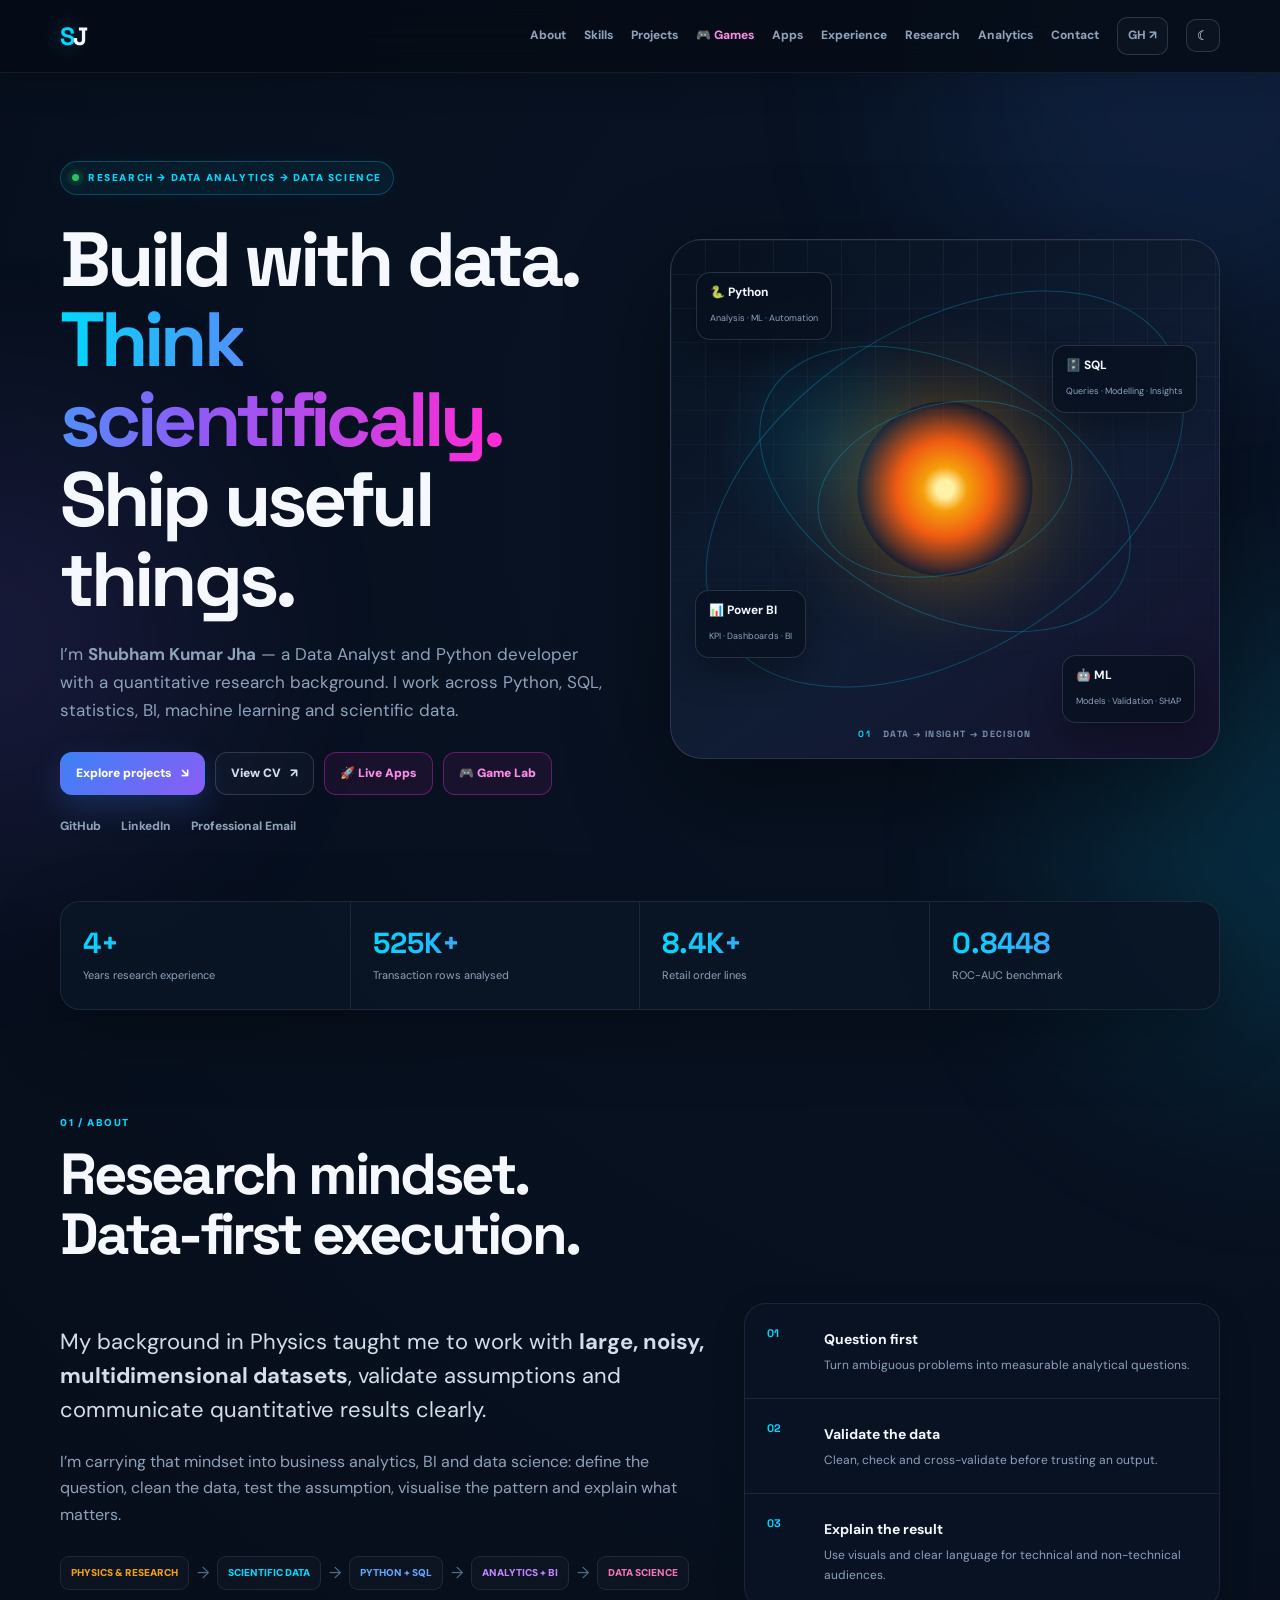
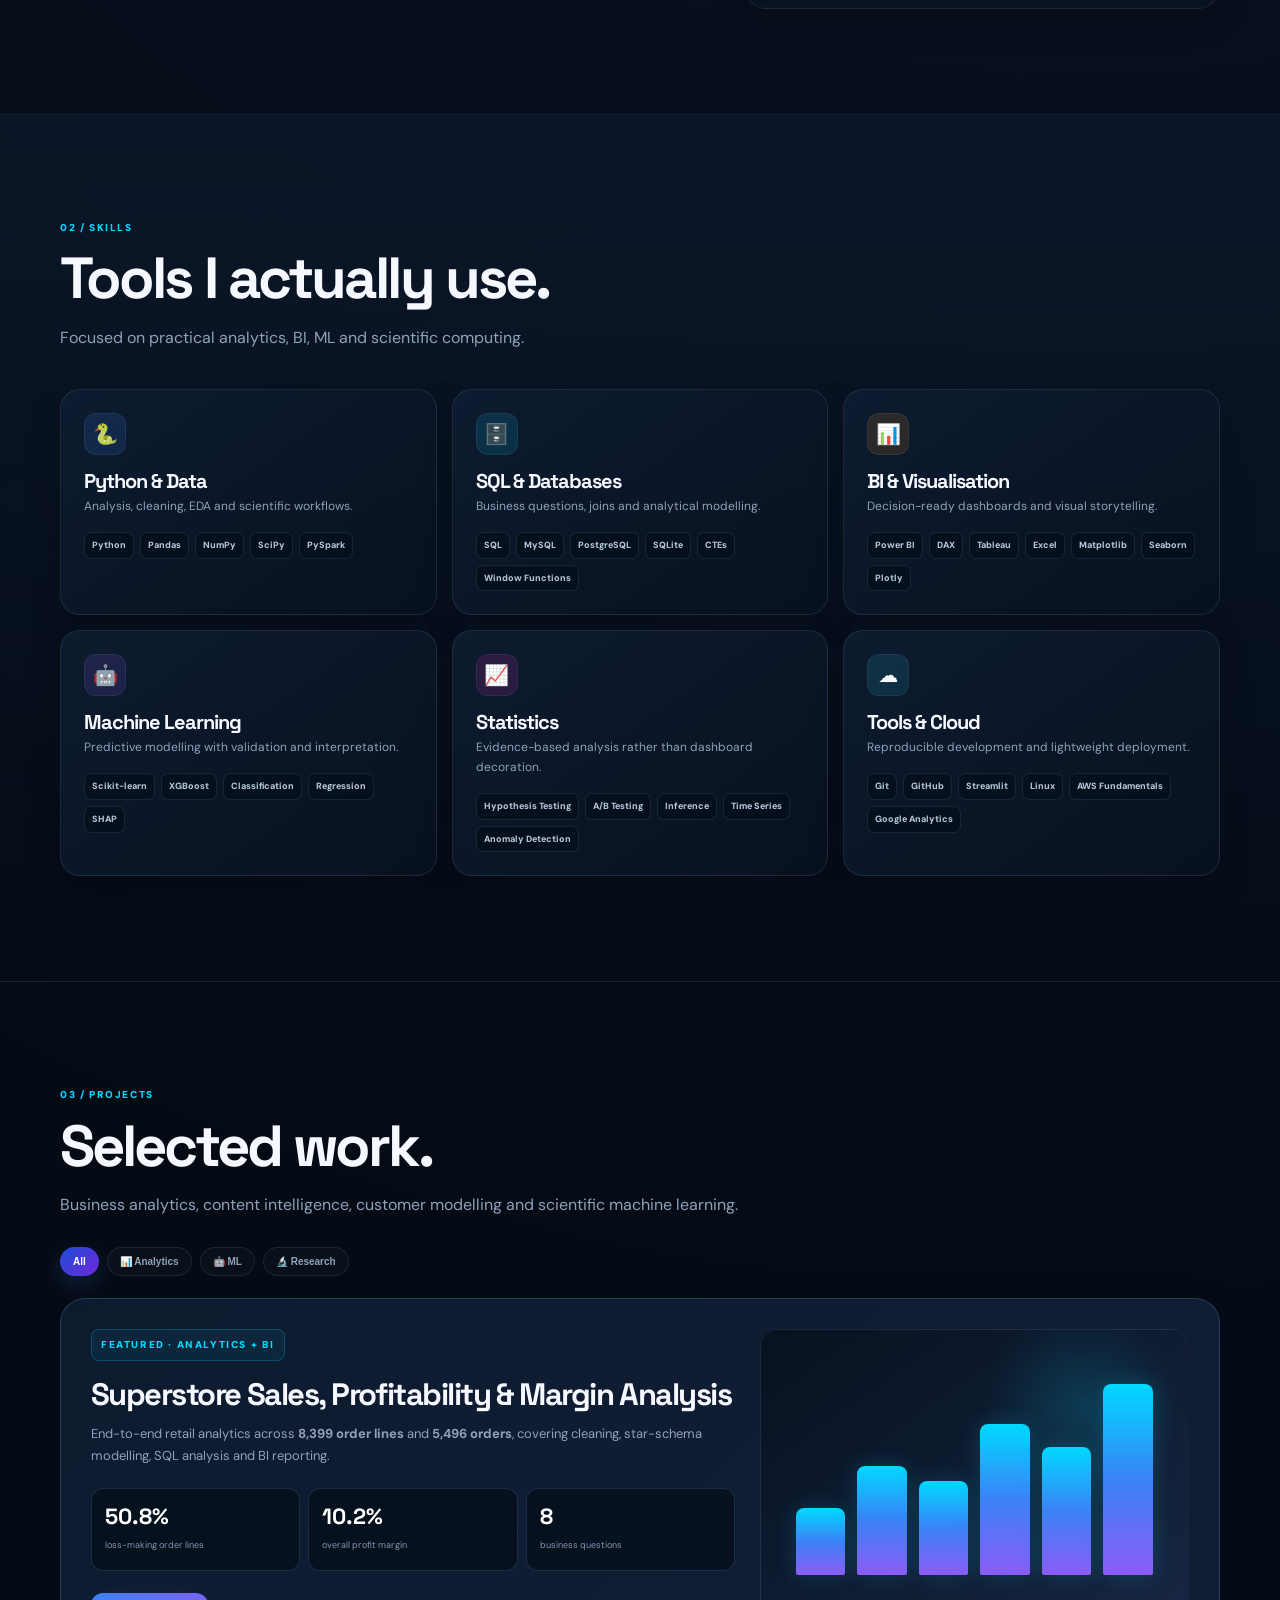
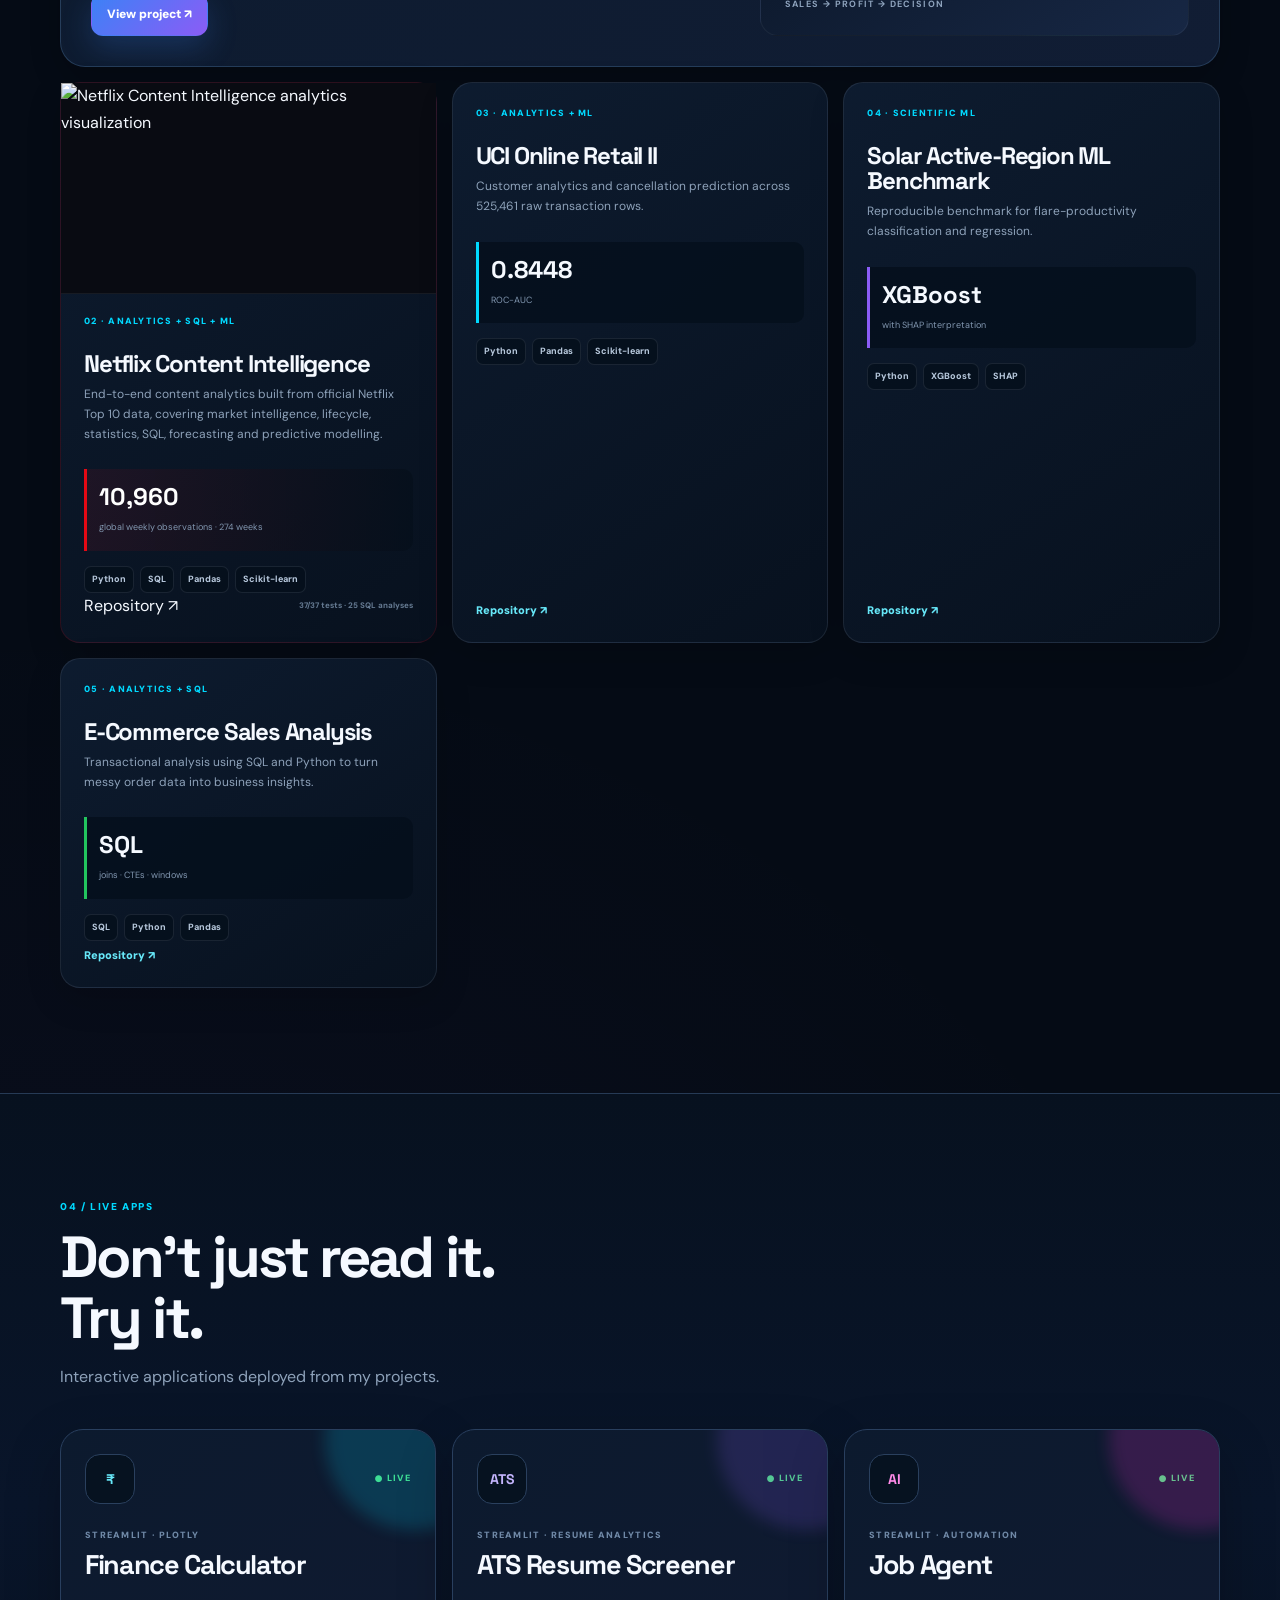
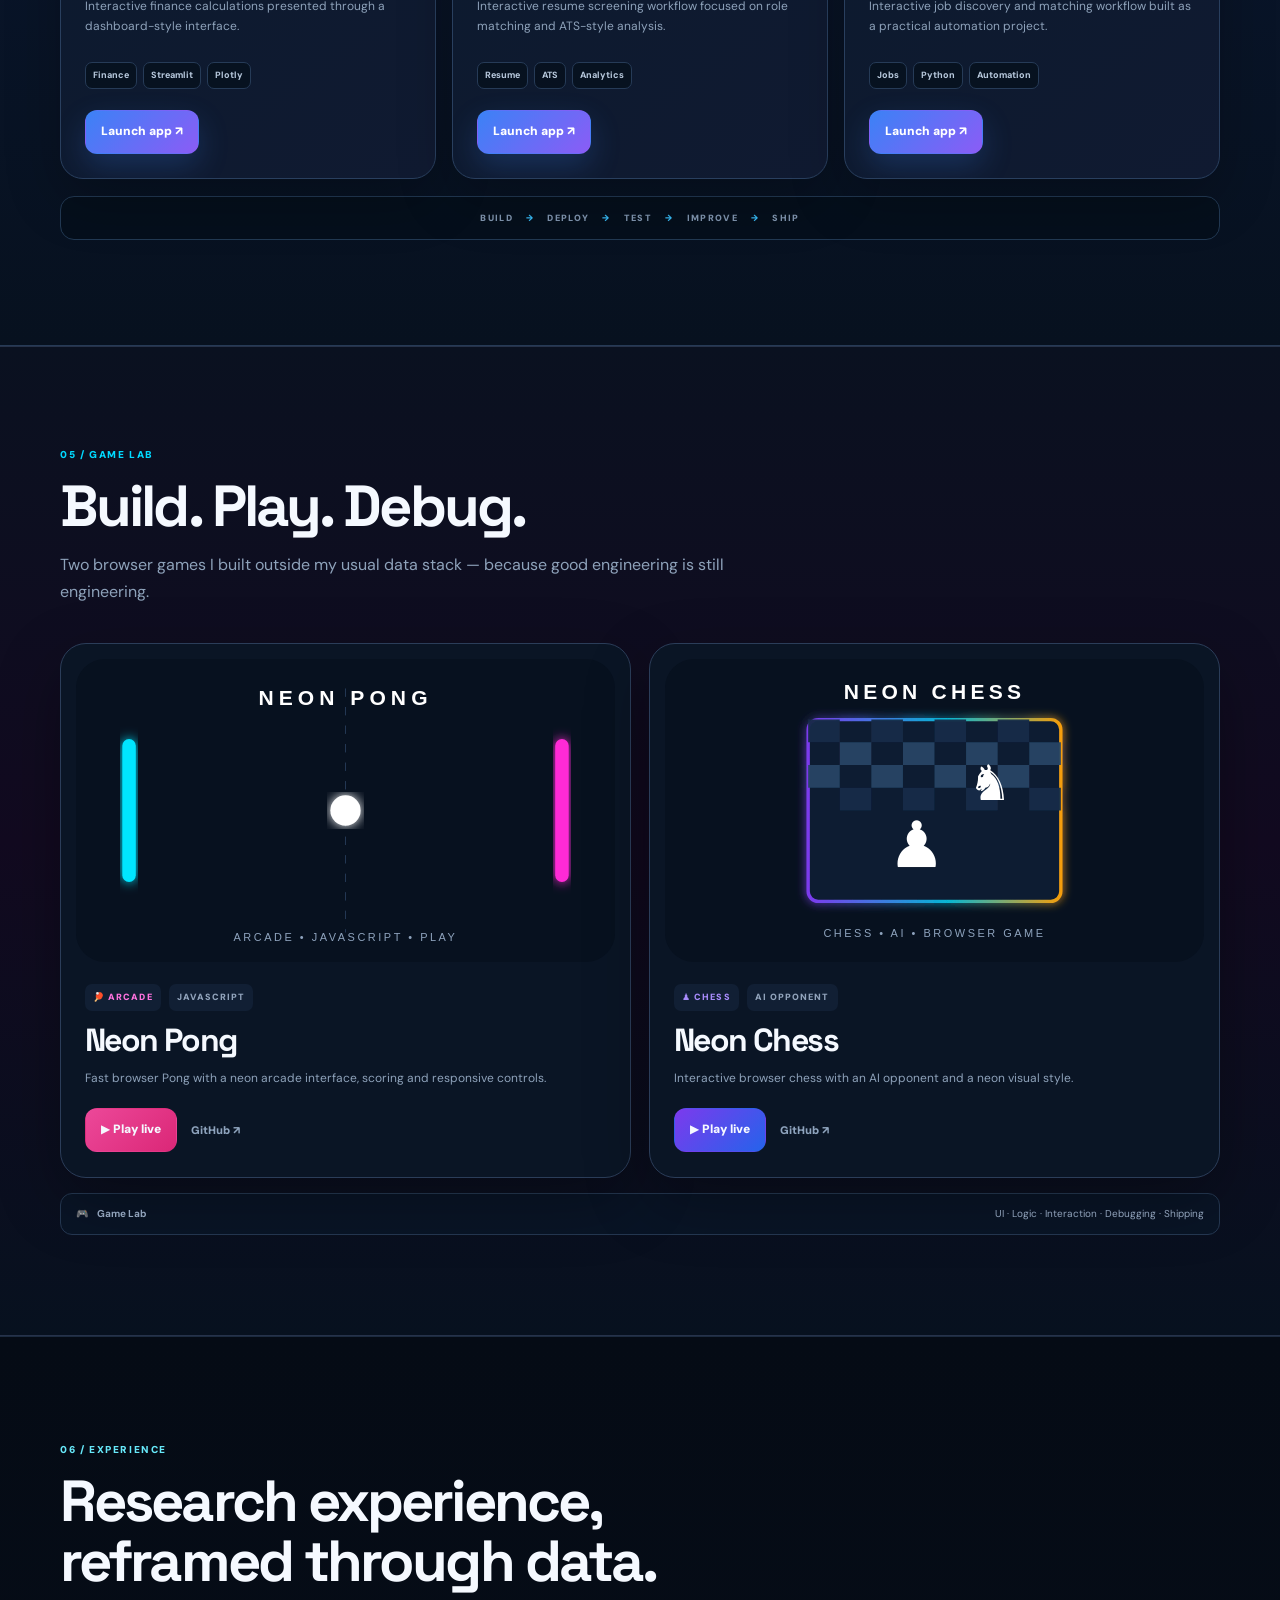
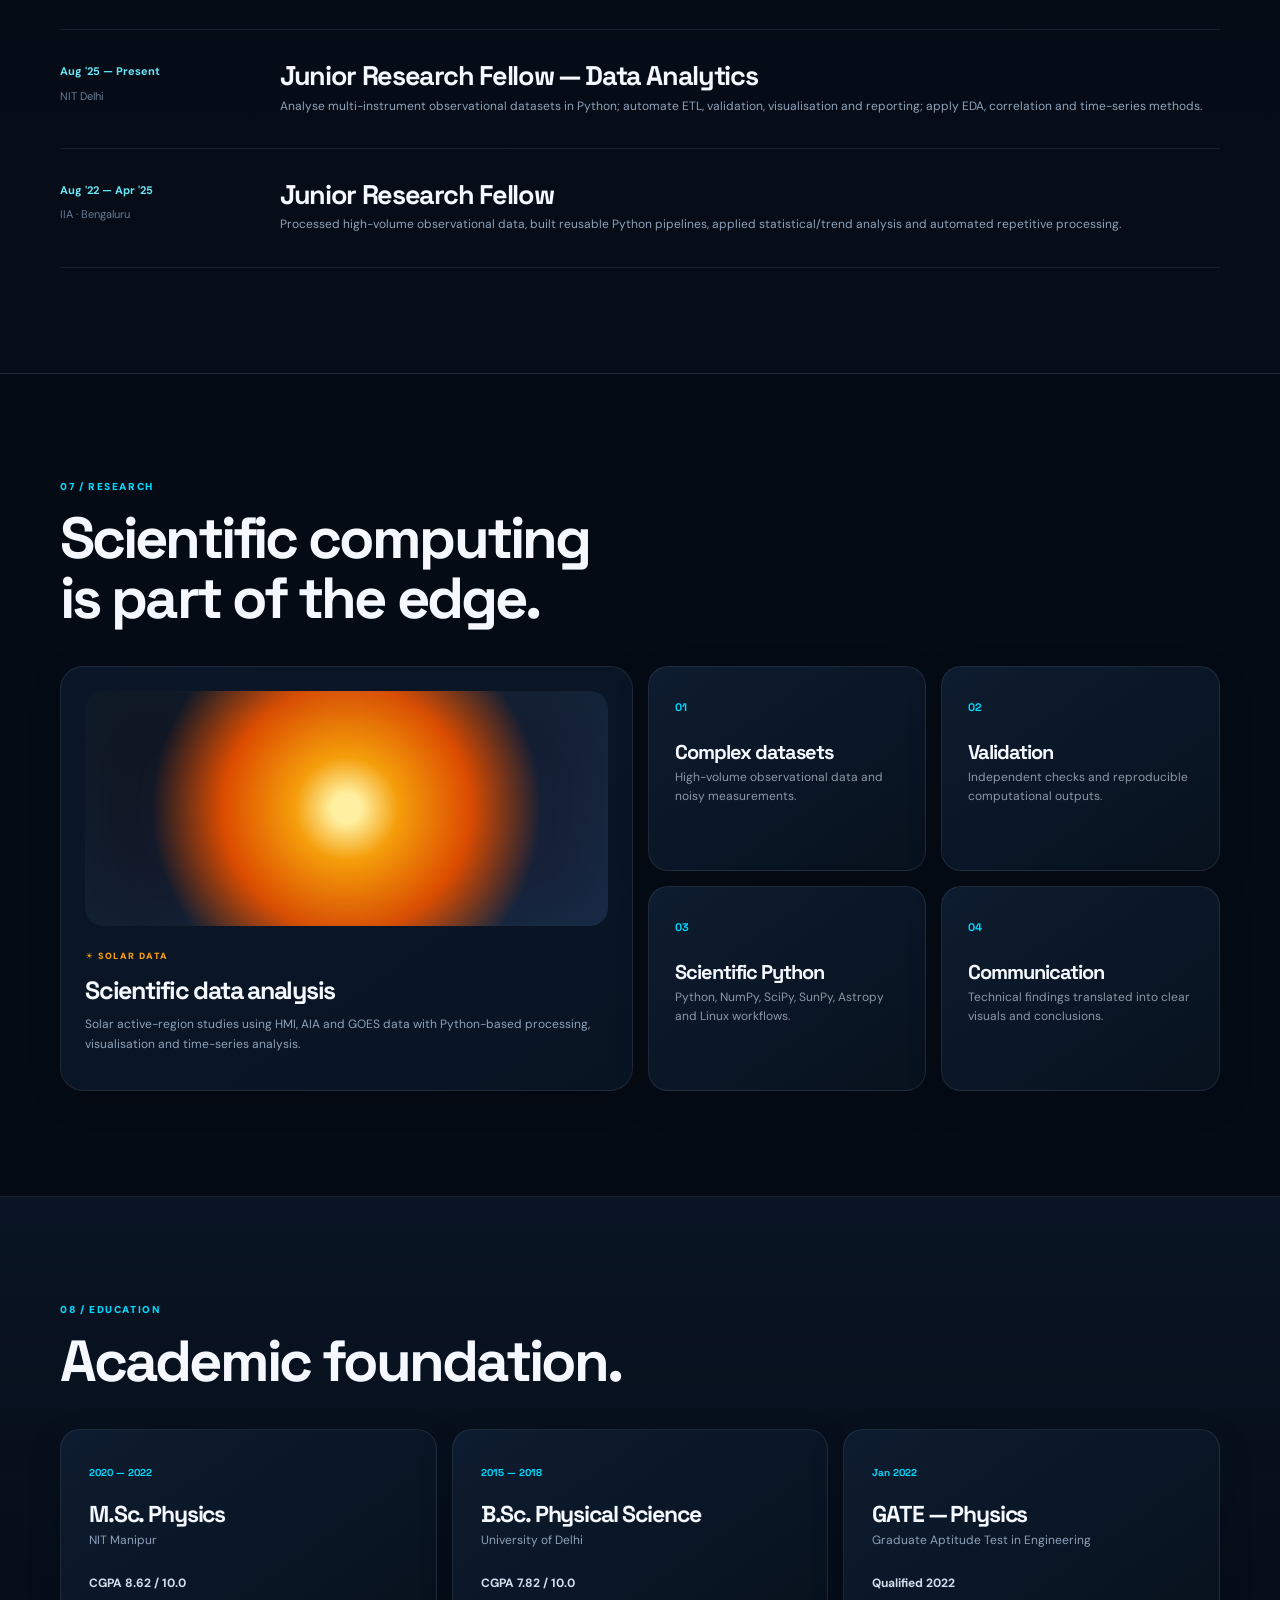
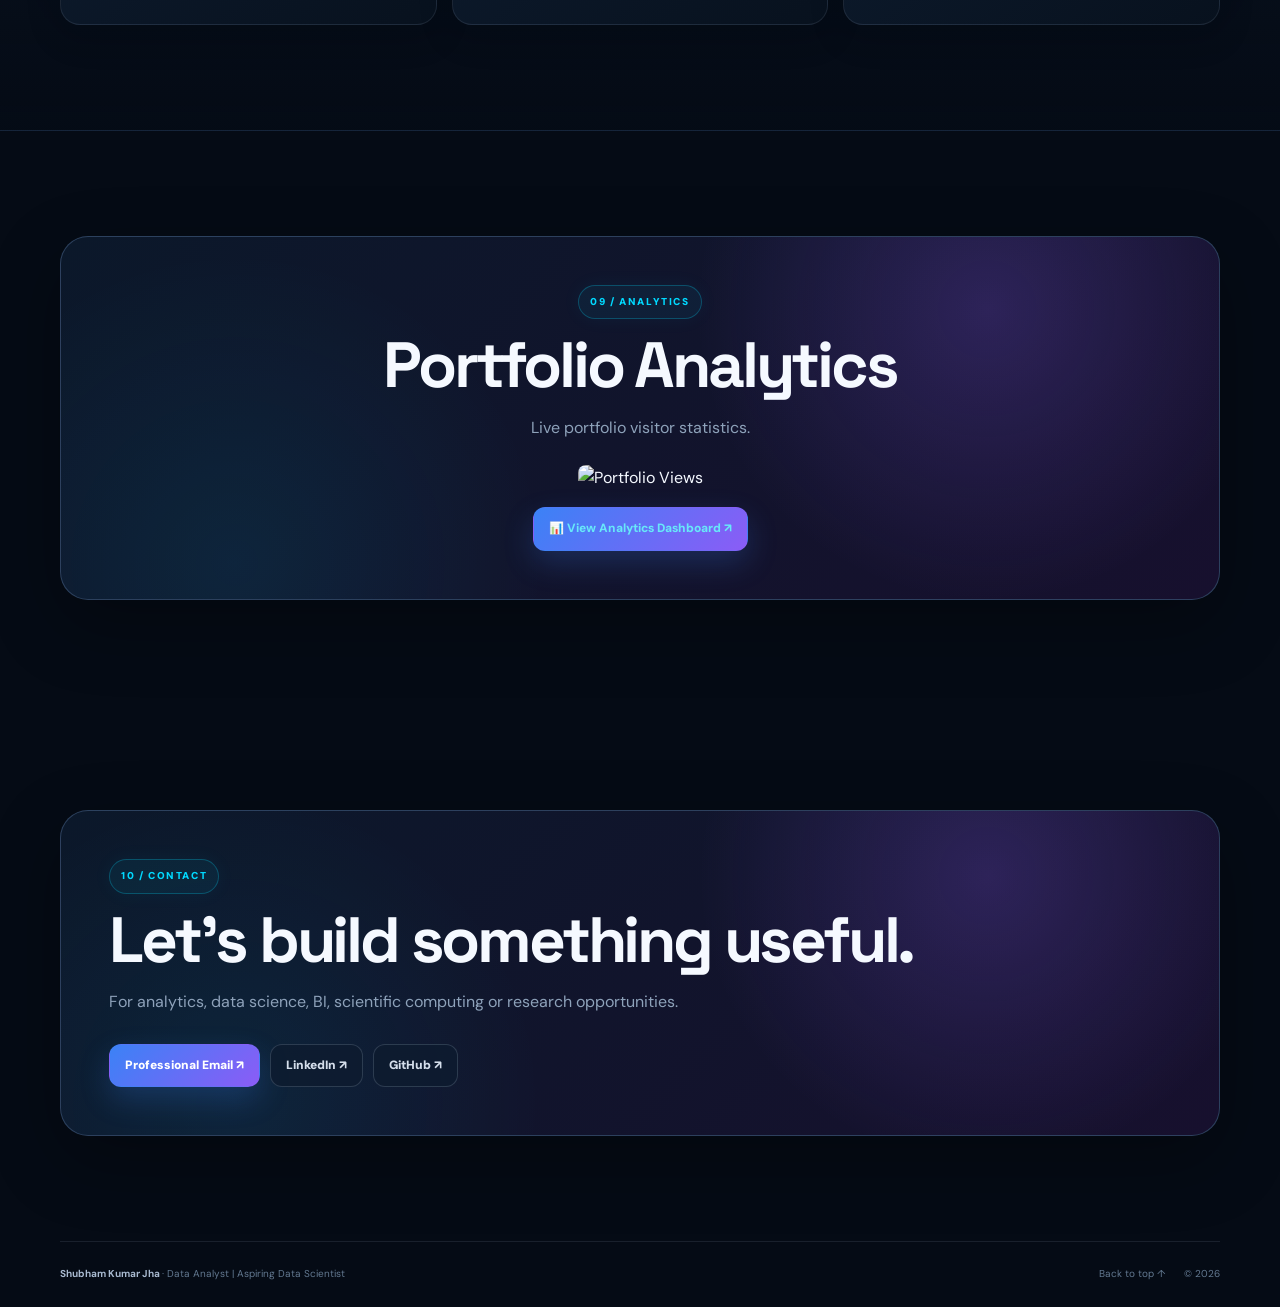
==== commit 3be90a52: "Add files via upload" ====
--- a/index.html
+++ b/index.html
@@ -768,8 +768,8 @@
         </h2>
 
         <p>
-          Business analytics, customer modelling
-          and scientific machine learning.
+          Business analytics, content intelligence,
+          customer modelling and scientific machine learning.
         </p>
 
       </div>
@@ -782,6 +782,7 @@
         <button
           class="filter active"
           data-filter="all"
+          aria-pressed="true"
           type="button"
         >
           All
@@ -790,6 +791,7 @@
         <button
           class="filter"
           data-filter="analytics"
+          aria-pressed="false"
           type="button"
         >
           📊 Analytics
@@ -798,6 +800,7 @@
         <button
           class="filter"
           data-filter="ml"
+          aria-pressed="false"
           type="button"
         >
           🤖 ML
@@ -806,6 +809,7 @@
         <button
           class="filter"
           data-filter="research"
+          aria-pressed="false"
           type="button"
         >
           🔬 Research
@@ -921,13 +925,82 @@
       <div class="project-grid">
 
 
+        <!-- NETFLIX CONTENT INTELLIGENCE -->
+
+        <article
+          class="project-card reveal netflix-project"
+          data-project="analytics ml"
+        >
+
+          <div class="project-card-visual">
+            <img
+              src="assets/netflix-analytics.svg"
+              alt="Netflix Content Intelligence analytics visualization"
+              loading="lazy"
+            >
+          </div>
+
+          <span>
+            02 · ANALYTICS + SQL + ML
+          </span>
+
+
+          <h3>
+            Netflix Content Intelligence
+          </h3>
+
+
+          <p>
+            End-to-end content analytics built from official Netflix Top 10 data,
+            covering market intelligence, lifecycle, statistics, SQL, forecasting
+            and predictive modelling.
+          </p>
+
+
+          <div class="metric netflix-metric">
+
+            <b>10,960</b>
+
+            <small>
+              global weekly observations · 274 weeks
+            </small>
+
+          </div>
+
+
+          <div class="chips">
+
+            <span>Python</span>
+            <span>SQL</span>
+            <span>Pandas</span>
+            <span>Scikit-learn</span>
+
+          </div>
+
+
+          <div class="project-card-actions">
+            <a
+              href="https://github.com/shubham-k-jha/Netflix-Content-Analytics"
+              target="_blank"
+              rel="noopener noreferrer"
+              aria-label="Open Netflix Content Intelligence repository on GitHub"
+            >
+              Repository ↗
+            </a>
+
+            <span class="project-status">37/37 tests · 25 SQL analyses</span>
+          </div>
+
+        </article>
+
+
         <article
           class="project-card reveal"
           data-project="analytics ml"
         >
 
           <span>
-            02 · ANALYTICS + ML
+            03 · ANALYTICS + ML
           </span>
 
 
@@ -980,7 +1053,7 @@
         >
 
           <span>
-            03 · SCIENTIFIC ML
+            04 · SCIENTIFIC ML
           </span>
 
 
@@ -1032,7 +1105,7 @@
         >
 
           <span>
-            04 · ANALYTICS + SQL
+            05 · ANALYTICS + SQL
           </span>
 
 
--- a/style.css
+++ b/style.css
@@ -1523,6 +1523,27 @@
   padding: 23px;
 }
 
+.project-card-visual {
+  margin: -23px -23px 20px;
+  aspect-ratio: 16 / 9;
+  overflow: hidden;
+  border-bottom: 1px solid rgba(148, 163, 184, 0.10);
+  background: #090b12;
+}
+
+.project-card-visual img {
+  display: block;
+  width: 100%;
+  height: 100%;
+  object-fit: cover;
+  transition: transform 0.35s ease, filter 0.35s ease;
+}
+
+.project-card:hover .project-card-visual img {
+  transform: scale(1.035);
+  filter: saturate(1.08);
+}
+
 .project-card > span {
   font-size: 9px;
 
@@ -1584,6 +1605,42 @@
 
 .teal-metric {
   border-color: var(--green);
+}
+
+.netflix-metric {
+  border-color: #e50914;
+  background: linear-gradient(90deg, rgba(229, 9, 20, 0.09), rgba(5, 15, 27, 0.78));
+}
+
+.netflix-metric b {
+  color: #fff;
+}
+
+.project-card-actions {
+  margin-top: auto;
+  display: flex;
+  align-items: center;
+  justify-content: space-between;
+  gap: 10px;
+}
+
+.project-card-actions > a {
+  margin-top: 0;
+}
+
+.project-status {
+  color: var(--muted-2);
+  font-size: 8px;
+  font-weight: 800;
+  text-align: right;
+}
+
+.netflix-project {
+  border-color: rgba(229, 9, 20, 0.16);
+}
+
+.netflix-project:hover {
+  border-color: rgba(229, 9, 20, 0.38);
 }
 
 .project-card.is-hidden,
@@ -2684,6 +2741,15 @@
     grid-template-columns: 1fr;
   }
 
+  .project-card-actions {
+    align-items: flex-start;
+    flex-direction: column;
+  }
+
+  .project-status {
+    text-align: left;
+  }
+
   .game-note {
     flex-wrap: wrap;
   }
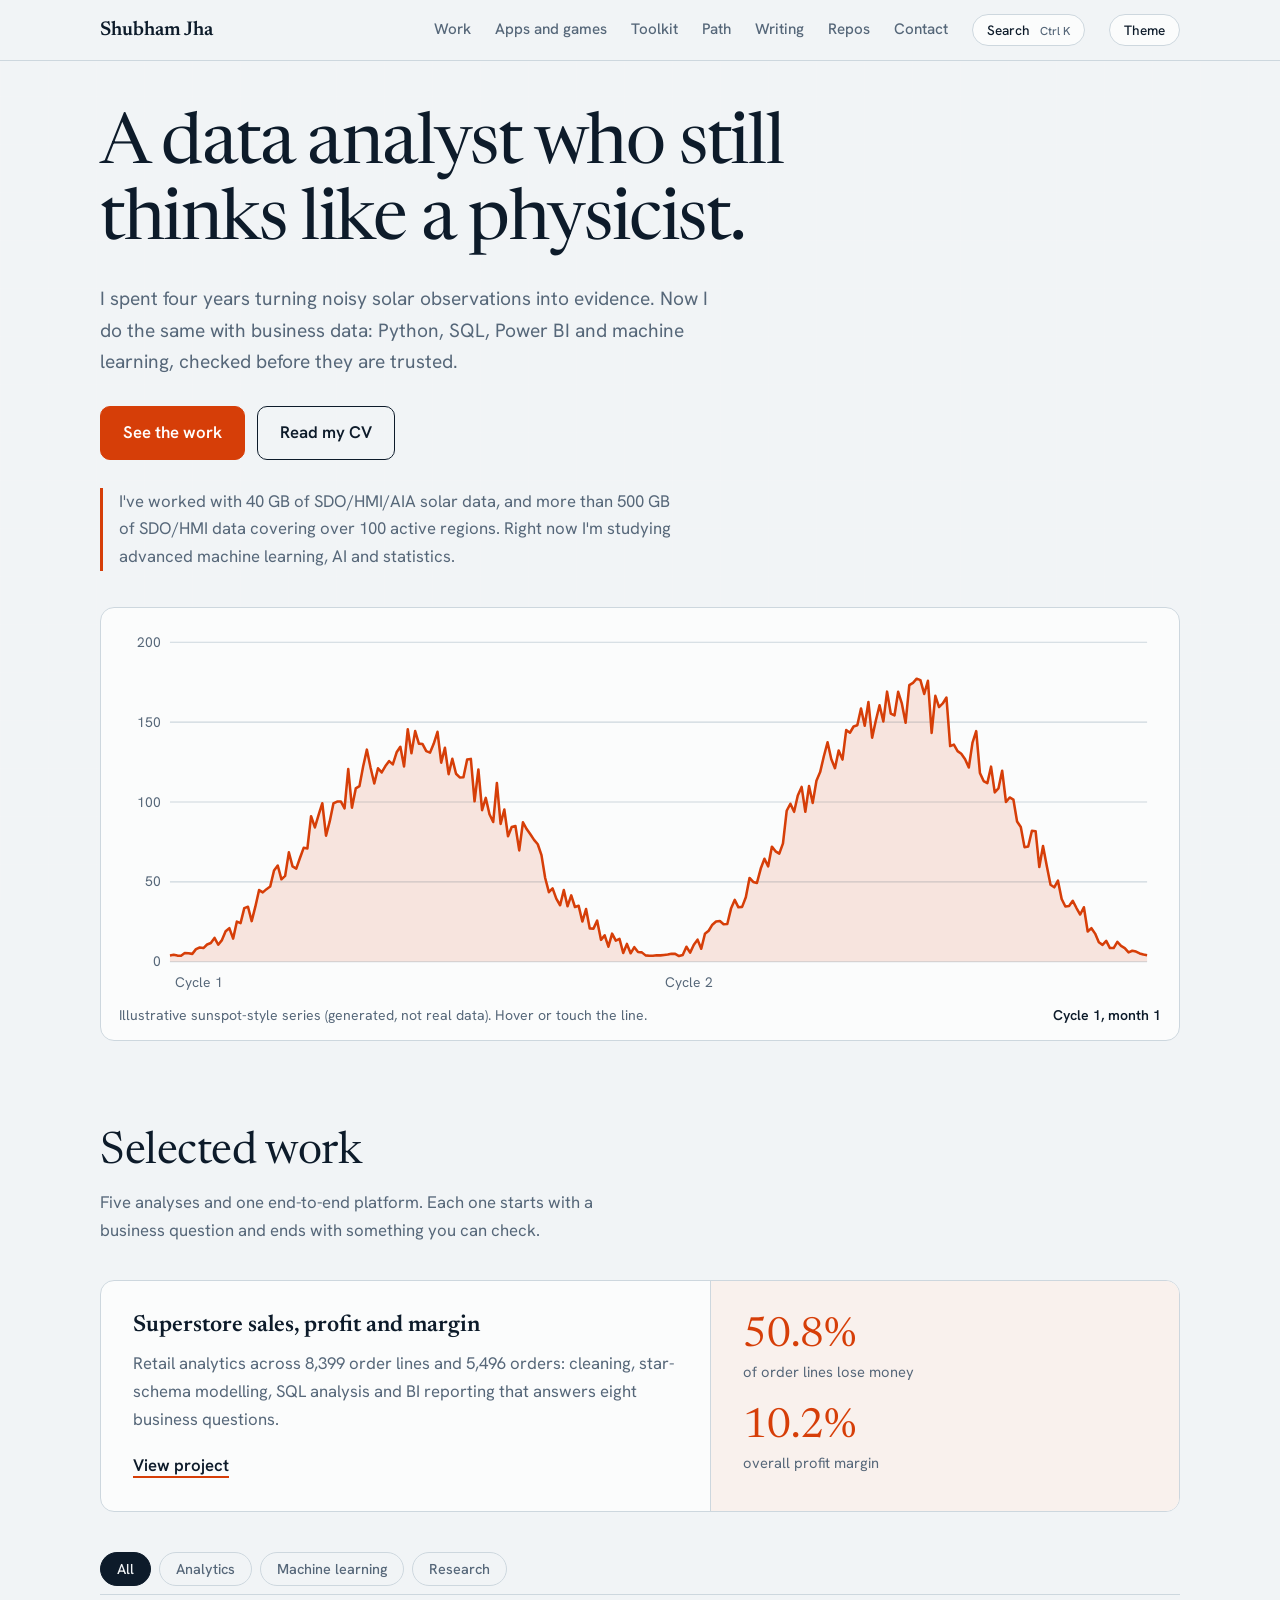
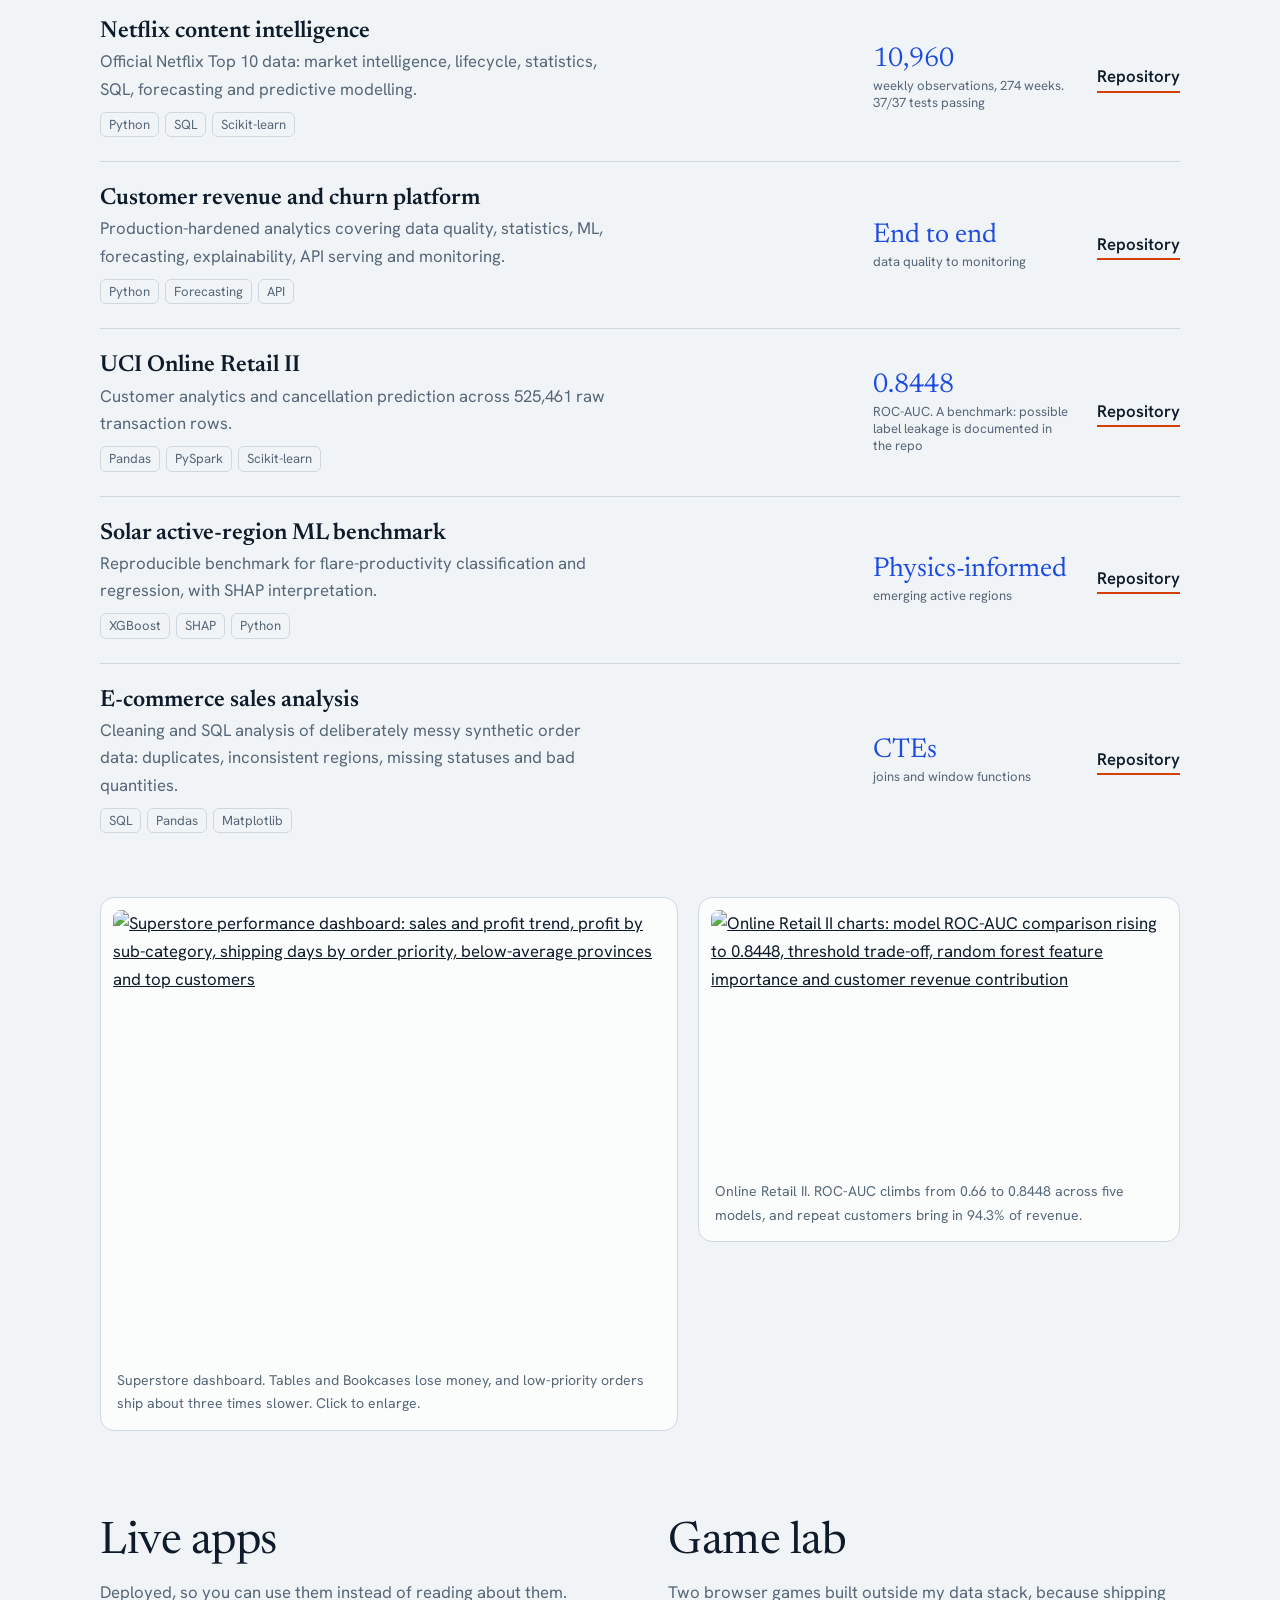
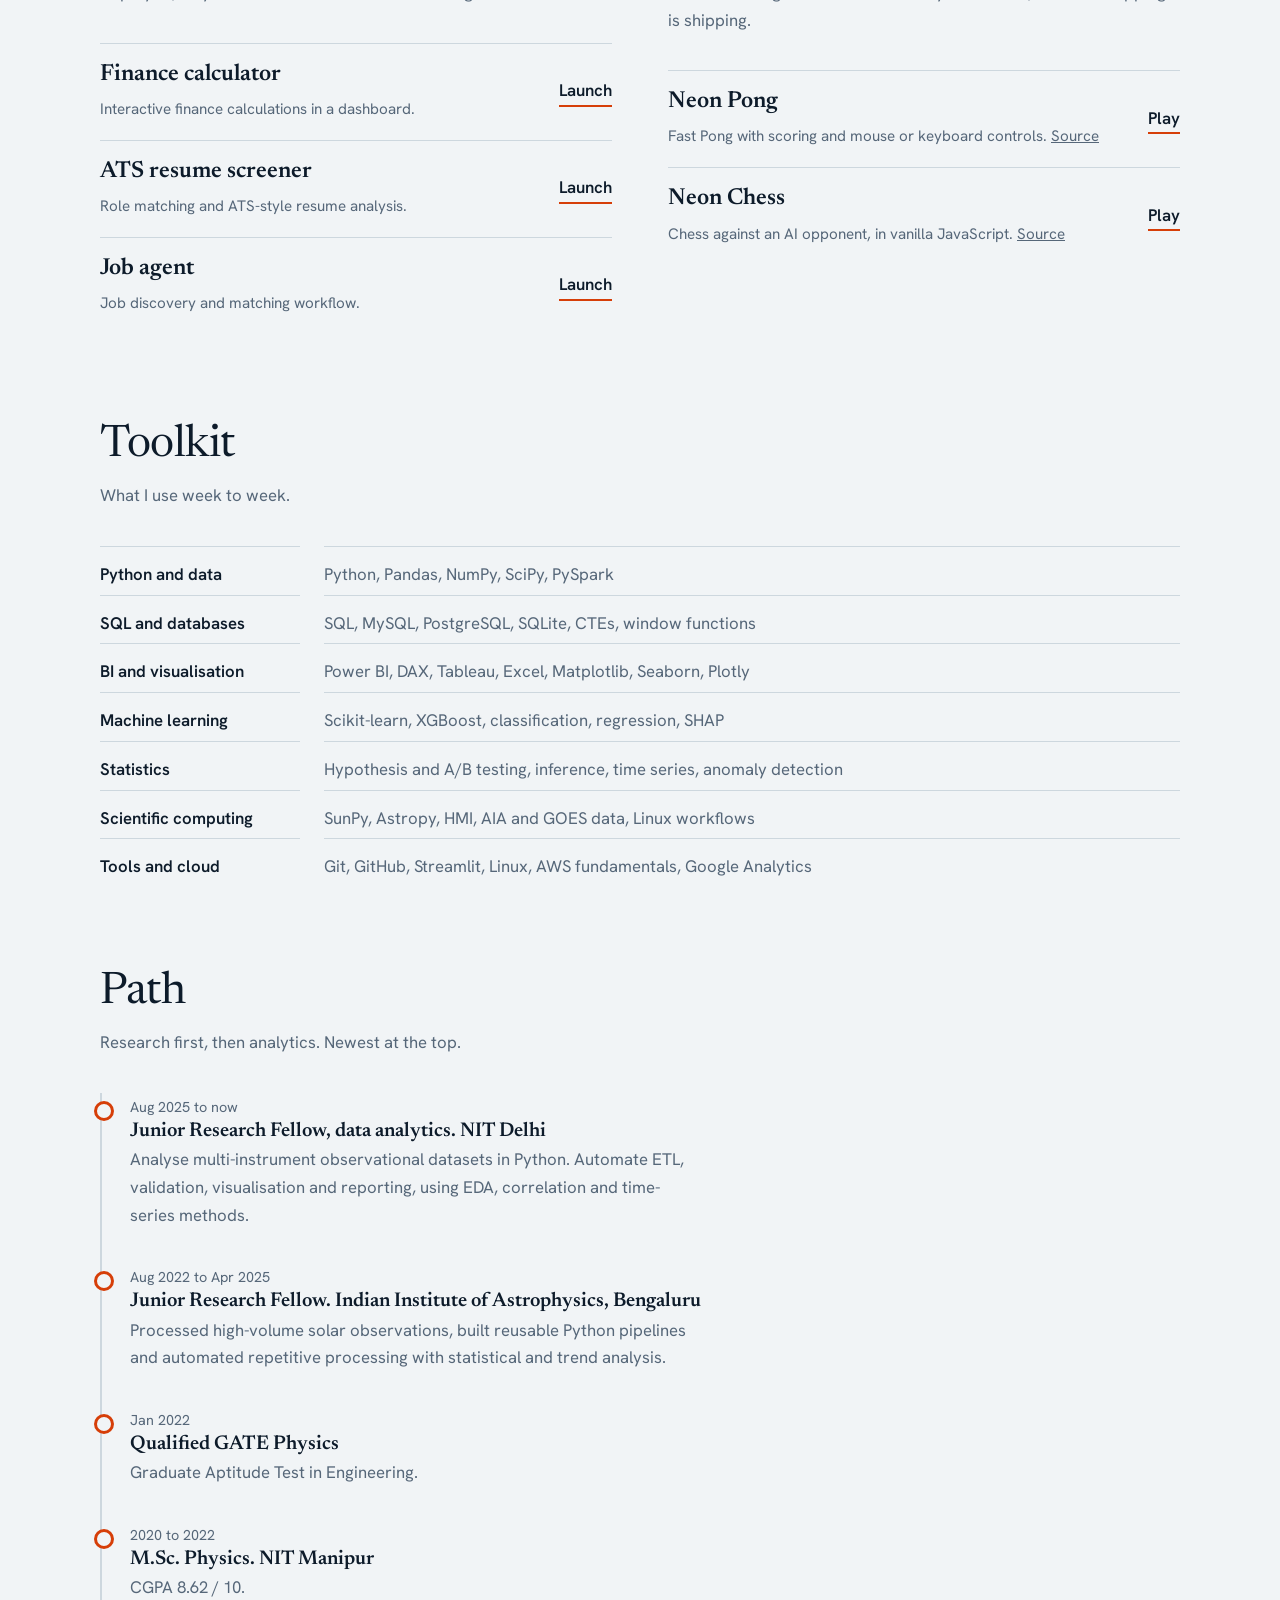
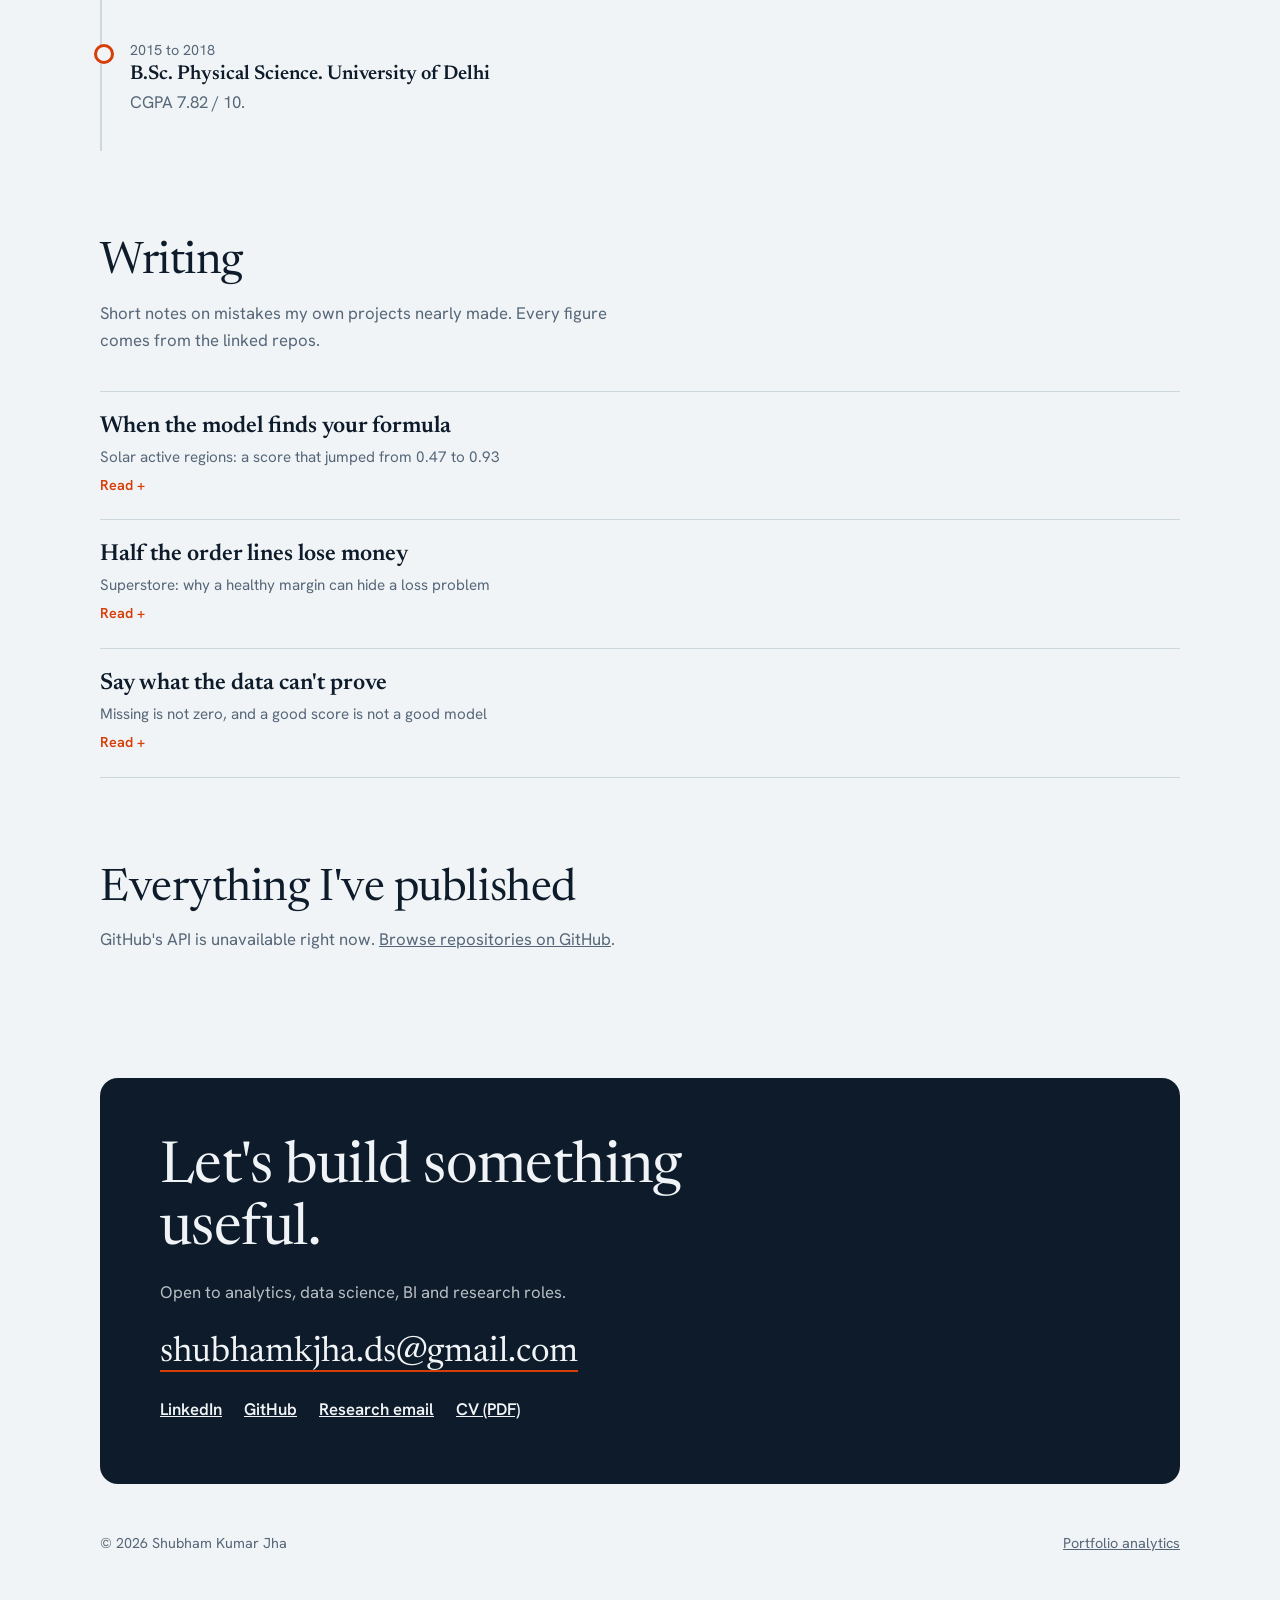
==== commit 990cea6f: "Add files via upload" ====
--- a/index.html
+++ b/index.html
@@ -1,2455 +1,333 @@
 <!doctype html>
 <html lang="en">
-
 <head>
-  <meta charset="utf-8">
-
-  <meta
-    name="viewport"
-    content="width=device-width, initial-scale=1"
-  >
-
-  <meta
-    name="description"
-    content="Shubham Kumar Jha — Data Analyst, Python Developer and Aspiring Data Scientist. Analytics, BI, scientific computing, machine learning and interactive projects."
-  >
-
-  <meta
-    name="author"
-    content="Shubham Kumar Jha"
-  >
-
-  <link
-    rel="canonical"
-    href="https://shubham-k-jha.github.io/"
-  >
-
-  <meta
-    property="og:type"
-    content="website"
-  >
-
-  <meta
-    property="og:title"
-    content="Shubham Jha | Data • Research • Build"
-  >
-
-  <meta
-    property="og:description"
-    content="Data analytics, machine learning, scientific computing and interactive projects."
-  >
-
-  <meta
-    property="og:url"
-    content="https://shubham-k-jha.github.io/"
-  >
-
-  <meta
-    property="og:image"
-    content="https://shubham-k-jha.github.io/assets/og-card.svg"
-  >
-
-  <meta
-    name="theme-color"
-    content="#050b15"
-  >
-
-  <title>Shubham Jha | Data • Research • Build</title>
-
-  <link
-    rel="icon"
-    href="assets/favicon.svg"
-    type="image/svg+xml"
-  >
-
-  <!-- Fonts -->
-  <link
-    rel="preconnect"
-    href="https://fonts.googleapis.com"
-  >
-
-  <link
-    rel="preconnect"
-    href="https://fonts.gstatic.com"
-    crossorigin
-  >
-
-  <link
-    href="https://fonts.googleapis.com/css2?family=DM+Sans:wght@400;500;600;700;800&family=Space+Grotesk:wght@500;600;700&display=swap"
-    rel="stylesheet"
-  >
-
-  <!-- ONLY external stylesheet -->
-  <link
-    rel="stylesheet"
-    href="style.css"
-  >
+<meta charset="utf-8">
+<meta name="viewport" content="width=device-width, initial-scale=1">
+<title>Shubham Kumar Jha | Data analyst and scientist</title>
+<meta name="description" content="Shubham Kumar Jha: data analyst with a physics research background. Python, SQL, Power BI, machine learning and scientific computing.">
+<meta name="author" content="Shubham Kumar Jha">
+<link rel="canonical" href="https://shubham-k-jha.github.io/">
+<meta property="og:type" content="website">
+<meta property="og:title" content="Shubham Kumar Jha | Data analyst and scientist">
+<meta property="og:description" content="Analytics, machine learning and scientific computing, with the work to prove it.">
+<meta property="og:url" content="https://shubham-k-jha.github.io/">
+<meta property="og:image" content="https://shubham-k-jha.github.io/assets/og-card.png">
+<meta property="og:image:width" content="1200"><meta property="og:image:height" content="630">
+<meta name="twitter:card" content="summary_large_image">
+<script type="application/ld+json">{"@context":"https://schema.org","@type":"Person","name":"Shubham Kumar Jha","url":"https://shubham-k-jha.github.io/","jobTitle":"Data Analyst","email":"mailto:shubhamkjha.ds@gmail.com","sameAs":["https://github.com/shubham-k-jha","https://www.linkedin.com/in/shubham-k-jha/"],"knowsAbout":["Data analytics","Python","SQL","Power BI","Machine learning","Solar physics","Scientific computing"],"alumniOf":[{"@type":"CollegeOrUniversity","name":"National Institute of Technology Manipur"},{"@type":"CollegeOrUniversity","name":"University of Delhi"}]}</script>
+<meta name="theme-color" content="#0d1b2a">
+<link rel="icon" href="assets/favicon.svg" type="image/svg+xml">
+<link rel="preconnect" href="https://fonts.googleapis.com">
+<link rel="preconnect" href="https://fonts.gstatic.com" crossorigin>
+<link href="https://fonts.googleapis.com/css2?family=Hanken+Grotesk:wght@400;500;600;700&family=Newsreader:ital,opsz,wght@0,6..72,400;0,6..72,600;1,6..72,400&display=swap" rel="stylesheet">
+<style>
+:root{--bg:#f1f4f6;--paper:#fbfcfc;--ink:#0d1b2a;--mute:#566779;--line:#cdd7de;--sun:#d63e08;--blue:#1b4be0;--on-sun:#fff;
+--serif:"Newsreader",Georgia,serif;--sans:"Hanken Grotesk",system-ui,sans-serif}
+:root[data-theme=dark]{--bg:#09121e;--paper:#0f1c2d;--ink:#eaf0f6;--mute:#93a4b8;--line:#23354b;--sun:#ff7a3d;--blue:#7c9cff;--on-sun:#1a0b03}
+@media(prefers-color-scheme:dark){:root:not([data-theme=light]){--bg:#09121e;--paper:#0f1c2d;--ink:#eaf0f6;--mute:#93a4b8;--line:#23354b;--sun:#ff7a3d;--blue:#7c9cff;--on-sun:#1a0b03}}
+*{box-sizing:border-box}
+html{scroll-behavior:smooth;scroll-padding-top:72px}
+body{margin:0;background:var(--bg);color:var(--ink);font:400 1.05rem/1.65 var(--sans);
+background-image:linear-gradient(var(--line) 1px,transparent 1px),linear-gradient(90deg,var(--line) 1px,transparent 1px);background-size:48px 48px;background-attachment:fixed;background-blend-mode:soft-light}
+body::before{content:"";position:fixed;inset:0;background:var(--bg);opacity:.86;z-index:-1}
+a{color:inherit}
+.wrap{width:min(1080px,100% - 40px);margin-inline:auto}
+.skip{position:absolute;left:12px;top:-60px;background:var(--sun);color:var(--on-sun);padding:10px 16px;border-radius:8px;z-index:99}
+.skip:focus{top:12px}
+:focus-visible{outline:2px solid var(--blue);outline-offset:3px}
+header{position:sticky;top:0;z-index:20;background:color-mix(in srgb,var(--bg) 88%,transparent);backdrop-filter:blur(10px);border-bottom:1px solid var(--line)}
+nav{display:flex;align-items:center;gap:24px;height:60px}
+.brand{font:600 1.25rem var(--serif);text-decoration:none;margin-right:auto}
+nav a:not(.brand){text-decoration:none;color:var(--mute);font-size:.95rem;font-weight:500}
+nav a:not(.brand):hover,nav a[aria-current]{color:var(--ink)}
+.tbtn{border:1px solid var(--line);background:var(--paper);color:var(--ink);border-radius:999px;padding:6px 14px;font:500 .85rem var(--sans);cursor:pointer}
+.menu{display:none}
+kbd{font:500 .72rem var(--sans);color:var(--mute);margin-left:6px}
+section{padding:88px 0 0}
+h1,h2,h3{font-family:var(--serif);font-weight:400;line-height:1.08;margin:0}
+h1{font-size:clamp(2.5rem,6vw,4.4rem);letter-spacing:-.02em;max-width:19ch}
+h2{font-size:clamp(1.9rem,4vw,2.8rem);letter-spacing:-.01em;margin-bottom:12px}
+h3{font-size:1.45rem;font-weight:600}
+.lead{font-size:1.2rem;color:var(--mute);max-width:56ch;margin:22px 0 28px}
+.btns{display:flex;flex-wrap:wrap;gap:12px}
+.btn{display:inline-block;padding:12px 22px;border-radius:10px;font-weight:600;text-decoration:none;border:1px solid var(--ink)}
+.btn.p{background:var(--sun);border-color:var(--sun);color:var(--on-sun)}
+.btn:hover{transform:translateY(-1px)}
+.hero{padding-top:48px}
+figure.plot{margin:36px 0 0;background:var(--paper);border:1px solid var(--line);border-radius:14px;padding:18px 18px 12px}
+.plot svg{width:100%;height:auto;display:block;touch-action:none}
+.plot figcaption{display:flex;justify-content:space-between;gap:16px;flex-wrap:wrap;color:var(--mute);font-size:.88rem;padding-top:8px}
+#readout{color:var(--ink);font-weight:600}
+.ln{fill:none;stroke:var(--sun);stroke-width:2.2;stroke-linejoin:round}
+.ar{fill:var(--sun);opacity:.12}
+.gl{stroke:var(--line);stroke-width:1}
+.tk{fill:var(--mute);font:12px var(--sans)}
+.lead-in{color:var(--mute);max-width:62ch;margin:0 0 36px}
+.feat{display:grid;grid-template-columns:1.3fr 1fr;gap:0;background:var(--paper);border:1px solid var(--line);border-radius:14px;overflow:hidden}
+.feat>div{padding:32px}
+.feat .facts{border-left:1px solid var(--line);display:grid;align-content:center;gap:22px;background:color-mix(in srgb,var(--sun) 6%,var(--paper))}
+.fact b{display:block;font:400 2.6rem/1 var(--serif);color:var(--sun)}
+.fact span{color:var(--mute);font-size:.92rem}
+.feat p{color:var(--mute);margin:12px 0 18px}
+.filters{display:flex;gap:8px;margin:40px 0 8px;flex-wrap:wrap}
+.filters button{border:1px solid var(--line);background:transparent;color:var(--mute);padding:7px 16px;border-radius:999px;font:500 .9rem var(--sans);cursor:pointer}
+.filters button[aria-pressed=true]{background:var(--ink);color:var(--bg);border-color:var(--ink)}
+.row{display:grid;grid-template-columns:1fr 200px auto;gap:24px;align-items:center;padding:24px 0;border-top:1px solid var(--line)}
+.row[hidden]{display:none}
+.row p{margin:4px 0 8px;color:var(--mute);max-width:58ch}
+.tags{display:flex;flex-wrap:wrap;gap:6px;font-size:.82rem;color:var(--mute)}
+.tags span{border:1px solid var(--line);border-radius:6px;padding:1px 8px}
+.met{font:400 1.7rem/1.1 var(--serif);color:var(--blue)}
+.met small{display:block;font:400 .82rem var(--sans);color:var(--mute);margin-top:2px}
+.go{font-weight:600;text-decoration:none;border-bottom:2px solid var(--sun);white-space:nowrap}
+.cols{display:grid;grid-template-columns:1fr 1fr;gap:56px}
+.cols h3{margin-bottom:6px}
+.tool{display:grid;grid-template-columns:1fr auto;gap:4px 16px;padding:18px 0;border-top:1px solid var(--line)}
+.tool p{grid-column:1;margin:0;color:var(--mute);font-size:.95rem}
+.tool a{grid-row:1/3;grid-column:2;align-self:center}
+.kit{display:grid;grid-template-columns:200px 1fr;gap:6px 24px;margin:0}
+.kit dt{font-weight:600;padding-top:14px;border-top:1px solid var(--line)}
+.kit dd{margin:0;padding-top:14px;border-top:1px solid var(--line);color:var(--mute)}
+.path{list-style:none;margin:0;padding:0 0 0 28px;border-left:2px solid var(--line)}
+.path li{position:relative;padding:0 0 34px}
+.path li::before{content:"";position:absolute;left:-36px;top:8px;width:14px;height:14px;border-radius:50%;background:var(--bg);border:3px solid var(--sun)}
+.path time{color:var(--mute);font-size:.9rem}
+.path p{margin:4px 0 0;color:var(--mute);max-width:62ch}
+.path h3{font-size:1.25rem}
+.rtools{display:flex;gap:12px;flex-wrap:wrap;margin:24px 0 20px}
+.rtools input,.rtools select{padding:11px 14px;border-radius:10px;border:1px solid var(--line);background:var(--paper);color:var(--ink);font:inherit}
+.rtools input{flex:1;min-width:220px}
+.rtools[hidden]{display:none}
+.rgrid{display:grid;grid-template-columns:repeat(auto-fill,minmax(250px,1fr));gap:14px}
+.repo{display:flex;flex-direction:column;gap:6px;padding:18px;border:1px solid var(--line);border-radius:12px;background:var(--paper);text-decoration:none}
+.repo:hover{border-color:var(--sun)}
+.repo b{font-family:var(--serif);font-size:1.15rem;overflow-wrap:anywhere}
+.repo p{margin:0;color:var(--mute);font-size:.9rem;line-height:1.5;flex:1}
+.repo small{color:var(--mute)}
+.contact{background:var(--ink);color:var(--bg);border-radius:18px;padding:clamp(28px,5vw,60px)}
+.contact h2{font-size:clamp(2rem,5vw,3.6rem);max-width:16ch}
+.contact p{opacity:.75;max-width:50ch}
+.mail{display:inline-block;font:400 clamp(1.3rem,3.4vw,2.2rem) var(--serif);margin:12px 0 24px;border-bottom:2px solid var(--sun);text-decoration:none}
+.clinks{display:flex;gap:22px;flex-wrap:wrap}
+.clinks a{font-weight:600}
+footer{padding:48px 0 56px;color:var(--mute);font-size:.9rem;display:flex;justify-content:space-between;gap:16px;flex-wrap:wrap}
+@media(max-width:820px){
+.menu{display:inline-block}
+nav a:not(.brand){display:none}
+nav.open{flex-wrap:wrap;height:auto;padding:12px 0}
+nav.open a:not(.brand){display:block;flex-basis:45%}
+.feat,.cols{grid-template-columns:1fr}.cols{gap:40px}
+.feat .facts{border-left:0;border-top:1px solid var(--line)}
+.row{grid-template-columns:1fr;gap:10px}
+.kit{grid-template-columns:1fr}.kit dd{border-top:0;padding-top:0;padding-bottom:12px}
+}
+@media(prefers-reduced-motion:reduce){html{scroll-behavior:auto}*{animation:none!important;transition:none!important}}
+.draw{stroke-dasharray:var(--len);stroke-dashoffset:var(--len);animation:d 2.2s ease-out .2s forwards}
+@keyframes d{to{stroke-dashoffset:0}}
+
+.pal{border:1px solid var(--line);border-radius:14px;background:var(--paper);color:var(--ink);padding:0;width:min(560px,100% - 32px);margin-top:12vh;box-shadow:0 30px 80px rgba(0,0,0,.35)}
+.pal::backdrop{background:rgba(5,10,18,.55)}
+.pal input{width:100%;border:0;border-bottom:1px solid var(--line);background:transparent;color:var(--ink);padding:18px 20px;font:inherit;font-size:1.1rem}
+.pal input:focus{outline:none}
+.pal ul{list-style:none;margin:0;padding:8px;max-height:46vh;overflow:auto}
+.pal li{padding:10px 12px;border-radius:8px;cursor:pointer;display:flex;justify-content:space-between;gap:12px}
+.pal li small{color:var(--mute)}
+.pal li[aria-selected=true]{background:var(--ink);color:var(--bg)}
+.pal li[aria-selected=true] small{color:inherit;opacity:.7}
+.pal p{margin:0;padding:10px 20px 14px;color:var(--mute);font-size:.85rem}
+@media print{header,.plot,.filters,#repos,.skip,.btns,footer{display:none!important}body{background:#fff;color:#000}body::before{display:none}.feat,.contact{border:1px solid #999;background:#fff;color:#000}section{padding-top:28px;break-inside:avoid}a{text-decoration:none}}
+
+.proof{margin:28px 0 0;padding-left:16px;border-left:3px solid var(--sun);color:var(--mute);max-width:64ch}
+.evid{display:grid;grid-template-columns:1.2fr 1fr;gap:20px;margin-top:40px;align-items:start}
+.evid figure{margin:0;background:var(--paper);border:1px solid var(--line);border-radius:14px;padding:12px}
+.evid img{width:100%;height:auto;display:block;border-radius:8px}
+.evid figcaption{color:var(--mute);font-size:.88rem;padding:10px 4px 2px}
+.post{border-top:1px solid var(--line)}
+.post:last-of-type{border-bottom:1px solid var(--line)}
+.post summary{cursor:pointer;list-style:none;padding:22px 0;display:grid;gap:4px}
+.post summary::-webkit-details-marker{display:none}
+.post summary b{font:600 1.45rem/1.15 var(--serif)}
+.post summary span{color:var(--mute);font-size:.95rem}
+.post summary::after{content:"Read +";color:var(--sun);font-weight:600;font-size:.9rem}
+.post[open] summary::after{content:"Close −"}
+.post div{padding:0 0 26px;max-width:66ch}
+.post div p{margin:0 0 14px}
+@media(max-width:820px){.evid{grid-template-columns:1fr}kbd{display:none}nav{gap:8px}.tbtn{padding:6px 11px}}
+</style>
 </head>
-
-
 <body>
-
-  <!-- =====================================================
-       SCROLL PROGRESS
-       ===================================================== -->
-
-  <div
-    class="scroll-progress"
-    id="scrollProgress"
-  ></div>
-
-
-  <!-- =====================================================
-       AMBIENT BACKGROUND
-       ===================================================== -->
-
-  <div class="ambient a1"></div>
-  <div class="ambient a2"></div>
-  <div class="ambient a3"></div>
-
-
-  <!-- =====================================================
-       HEADER
-       ===================================================== -->
-
-  <header
-    class="site-header"
-    id="top"
-  >
-
-    <nav class="nav shell">
-
-      <a
-        class="brand"
-        href="#home"
-        aria-label="Shubham Kumar Jha home"
-      >
-        <span>S</span>J
-      </a>
-
-
-      <button
-        class="menu-toggle"
-        id="menuToggle"
-        type="button"
-        aria-expanded="false"
-        aria-label="Open navigation menu"
-      >
-        <span></span>
-        <span></span>
-        <span></span>
-      </button>
-
-
-      <div
-        class="nav-links"
-        id="navLinks"
-      >
-
-        <a href="#about">About</a>
-
-        <a href="#skills">Skills</a>
-
-        <a href="#projects">Projects</a>
-
-        <a
-          class="games-nav"
-          href="#games"
-        >
-          🎮 Games
-        </a>
-
-        <a href="#apps">Apps</a>
-
-        <a href="#experience">Experience</a>
-
-        <a href="#research">Research</a>
-
-        <a href="#analytics">Analytics</a>
-
-        <a href="#contact">Contact</a>
-
-        <a
-          class="nav-icon"
-          href="https://github.com/shubham-k-jha"
-          target="_blank"
-          rel="noopener noreferrer"
-        >
-          GH ↗
-        </a>
-
-        <button
-          class="theme-toggle"
-          id="themeToggle"
-          type="button"
-          aria-label="Switch theme"
-        >
-          ☾
-        </button>
-
-      </div>
-
-    </nav>
-
-  </header>
-
-
-  <!-- =====================================================
-       MAIN
-       ===================================================== -->
-
-  <main>
-
-
-    <!-- ===================================================
-         HERO
-         =================================================== -->
-
-    <section
-      class="hero shell"
-      id="home"
-    >
-
-      <div class="hero-copy reveal">
-
-        <div class="eyebrow">
-
-          <span class="dot"></span>
-
-          RESEARCH → DATA ANALYTICS → DATA SCIENCE
-
-        </div>
-
-
-        <h1>
-          Build with data.
-          <br>
-
-          <em>Think scientifically.</em>
-
-          <br>
-
-          Ship useful things.
-        </h1>
-
-
-        <p class="hero-lead">
-
-          I’m <b>Shubham Kumar Jha</b> —
-          a Data Analyst and Python developer
-          with a quantitative research background.
-
-          I work across Python, SQL, statistics,
-          BI, machine learning and scientific data.
-
-        </p>
-
-
-        <div class="hero-actions">
-
-          <a
-            class="btn primary"
-            href="#projects"
-          >
-            Explore projects
-            <span>↘</span>
-          </a>
-
-
-          <a
-            class="btn outline"
-            href="assets/Shubham_Kumar_Jha_CV.pdf"
-            target="_blank"
-            rel="noopener"
-          >
-            View CV
-            <span>↗</span>
-          </a>
-
-
-          <a
-            class="btn game-btn"
-            href="#apps"
-          >
-            🚀 Live Apps
-          </a>
-
-
-          <a
-            class="btn game-btn"
-            href="#games"
-          >
-            🎮 Game Lab
-          </a>
-
-        </div>
-
-
-        <div class="hero-links">
-
-          <a
-            href="https://github.com/shubham-k-jha"
-            target="_blank"
-            rel="noopener noreferrer"
-          >
-            GitHub
-          </a>
-
-          <a
-            href="https://www.linkedin.com/in/shubhamkjha-datascience"
-            target="_blank"
-            rel="noopener noreferrer"
-          >
-            LinkedIn
-          </a>
-
-          <a href="mailto:shubhamkjha.ds@gmail.com">
-            Professional Email
-          </a>
-
-        </div>
-
-      </div>
-
-
-      <!-- HERO VISUAL -->
-
-      <div class="hero-visual reveal delay-1">
-
-        <div class="visual-grid"></div>
-
-        <div class="hero-orb"></div>
-
-        <div class="orbit o1"></div>
-        <div class="orbit o2"></div>
-        <div class="orbit o3"></div>
-
-
-        <div class="float-card f1">
-
-          <b>🐍 Python</b>
-
-          <small>
-            Analysis · ML · Automation
-          </small>
-
-        </div>
-
-
-        <div class="float-card f2">
-
-          <b>🗄️ SQL</b>
-
-          <small>
-            Queries · Modelling · Insights
-          </small>
-
-        </div>
-
-
-        <div class="float-card f3">
-
-          <b>📊 Power BI</b>
-
-          <small>
-            KPI · Dashboards · BI
-          </small>
-
-        </div>
-
-
-        <div class="float-card f4">
-
-          <b>🤖 ML</b>
-
-          <small>
-            Models · Validation · SHAP
-          </small>
-
-        </div>
-
-
-        <div class="hero-code">
-
-          <span>01</span>
-
-          DATA → INSIGHT → DECISION
-
-        </div>
-
-      </div>
-
-    </section>
-
-
-    <!-- ===================================================
-         STATS
-         =================================================== -->
-
-    <section class="stats shell reveal">
-
-      <div>
-        <b>4+</b>
-        <span>Years research experience</span>
-      </div>
-
-      <div>
-        <b>525K+</b>
-        <span>Transaction rows analysed</span>
-      </div>
-
-      <div>
-        <b>8.4K+</b>
-        <span>Retail order lines</span>
-      </div>
-
-      <div>
-        <b>0.8448</b>
-        <span>ROC-AUC benchmark</span>
-      </div>
-
-    </section>
-
-
-    <!-- ===================================================
-         ABOUT
-         =================================================== -->
-
-    <section
-      class="section shell"
-      id="about"
-    >
-
-      <div class="section-head reveal">
-
-        <span>01 / ABOUT</span>
-
-        <h2>
-          Research mindset.
-          <br>
-          Data-first execution.
-        </h2>
-
-      </div>
-
-
-      <div class="about-grid">
-
-
-        <div class="about-copy reveal">
-
-          <p class="big-copy">
-
-            My background in Physics taught me to work with
-            <b>large, noisy, multidimensional datasets</b>,
-            validate assumptions and communicate quantitative
-            results clearly.
-
-          </p>
-
-
-          <p>
-
-            I’m carrying that mindset into business analytics,
-            BI and data science: define the question, clean
-            the data, test the assumption, visualise the pattern
-            and explain what matters.
-
-          </p>
-
-
-          <div class="journey">
-
-            <span>PHYSICS & RESEARCH</span>
-
-            <i>→</i>
-
-            <span>SCIENTIFIC DATA</span>
-
-            <i>→</i>
-
-            <span>PYTHON + SQL</span>
-
-            <i>→</i>
-
-            <span>ANALYTICS + BI</span>
-
-            <i>→</i>
-
-            <span>DATA SCIENCE</span>
-
-          </div>
-
-        </div>
-
-
-        <div class="principles reveal delay-1">
-
-          <div>
-
-            <span>01</span>
-
-            <div>
-
-              <b>Question first</b>
-
-              <p>
-                Turn ambiguous problems into measurable
-                analytical questions.
-              </p>
-
-            </div>
-
-          </div>
-
-
-          <div>
-
-            <span>02</span>
-
-            <div>
-
-              <b>Validate the data</b>
-
-              <p>
-                Clean, check and cross-validate before
-                trusting an output.
-              </p>
-
-            </div>
-
-          </div>
-
-
-          <div>
-
-            <span>03</span>
-
-            <div>
-
-              <b>Explain the result</b>
-
-              <p>
-                Use visuals and clear language for technical
-                and non-technical audiences.
-              </p>
-
-            </div>
-
-          </div>
-
-        </div>
-
-      </div>
-
-    </section>
-
-
-    <!-- ===================================================
-         SKILLS
-         =================================================== -->
-
-    <section
-      class="section tinted"
-      id="skills"
-    >
-
-      <div class="shell">
-
-        <div class="section-head reveal">
-
-          <span>02 / SKILLS</span>
-
-          <h2>
-            Tools I actually use.
-          </h2>
-
-          <p>
-            Focused on practical analytics, BI,
-            ML and scientific computing.
-          </p>
-
-        </div>
-
-
-        <div class="skill-grid">
-
-
-          <article class="skill-card reveal">
-
-            <div class="skill-icon blue">
-              🐍
-            </div>
-
-            <h3>
-              Python & Data
-            </h3>
-
-            <p>
-              Analysis, cleaning, EDA and scientific workflows.
-            </p>
-
-            <div class="chips">
-
-              <span>Python</span>
-              <span>Pandas</span>
-              <span>NumPy</span>
-              <span>SciPy</span>
-              <span>PySpark</span>
-
-            </div>
-
-          </article>
-
-
-          <article class="skill-card reveal delay-1">
-
-            <div class="skill-icon teal">
-              🗄️
-            </div>
-
-            <h3>
-              SQL & Databases
-            </h3>
-
-            <p>
-              Business questions, joins and analytical modelling.
-            </p>
-
-            <div class="chips">
-
-              <span>SQL</span>
-              <span>MySQL</span>
-              <span>PostgreSQL</span>
-              <span>SQLite</span>
-              <span>CTEs</span>
-              <span>Window Functions</span>
-
-            </div>
-
-          </article>
-
-
-          <article class="skill-card reveal delay-2">
-
-            <div class="skill-icon orange">
-              📊
-            </div>
-
-            <h3>
-              BI & Visualisation
-            </h3>
-
-            <p>
-              Decision-ready dashboards and visual storytelling.
-            </p>
-
-            <div class="chips">
-
-              <span>Power BI</span>
-              <span>DAX</span>
-              <span>Tableau</span>
-              <span>Excel</span>
-              <span>Matplotlib</span>
-              <span>Seaborn</span>
-              <span>Plotly</span>
-
-            </div>
-
-          </article>
-
-
-          <article class="skill-card reveal">
-
-            <div class="skill-icon purple">
-              🤖
-            </div>
-
-            <h3>
-              Machine Learning
-            </h3>
-
-            <p>
-              Predictive modelling with validation
-              and interpretation.
-            </p>
-
-            <div class="chips">
-
-              <span>Scikit-learn</span>
-              <span>XGBoost</span>
-              <span>Classification</span>
-              <span>Regression</span>
-              <span>SHAP</span>
-
-            </div>
-
-          </article>
-
-
-          <article class="skill-card reveal delay-1">
-
-            <div class="skill-icon pink">
-              📈
-            </div>
-
-            <h3>
-              Statistics
-            </h3>
-
-            <p>
-              Evidence-based analysis rather than
-              dashboard decoration.
-            </p>
-
-            <div class="chips">
-
-              <span>Hypothesis Testing</span>
-              <span>A/B Testing</span>
-              <span>Inference</span>
-              <span>Time Series</span>
-              <span>Anomaly Detection</span>
-
-            </div>
-
-          </article>
-
-
-          <article class="skill-card reveal delay-2">
-
-            <div class="skill-icon cyan">
-              ☁️
-            </div>
-
-            <h3>
-              Tools & Cloud
-            </h3>
-
-            <p>
-              Reproducible development and lightweight deployment.
-            </p>
-
-            <div class="chips">
-
-              <span>Git</span>
-              <span>GitHub</span>
-              <span>Streamlit</span>
-              <span>Linux</span>
-              <span>AWS Fundamentals</span>
-              <span>Google Analytics</span>
-
-            </div>
-
-          </article>
-
-
-        </div>
-
-      </div>
-
-    </section>
-
-
-    <!-- ===================================================
-         PROJECTS
-         =================================================== -->
-
-    <section
-      class="section shell"
-      id="projects"
-    >
-
-      <div class="section-head reveal">
-
-        <span>03 / PROJECTS</span>
-
-        <h2>
-          Selected work.
-        </h2>
-
-        <p>
-          Business analytics, content intelligence,
-          customer modelling and scientific machine learning.
-        </p>
-
-      </div>
-
-
-      <!-- PROJECT FILTERS -->
-
-      <div class="filter-row reveal">
-
-        <button
-          class="filter active"
-          data-filter="all"
-          aria-pressed="true"
-          type="button"
-        >
-          All
-        </button>
-
-        <button
-          class="filter"
-          data-filter="analytics"
-          aria-pressed="false"
-          type="button"
-        >
-          📊 Analytics
-        </button>
-
-        <button
-          class="filter"
-          data-filter="ml"
-          aria-pressed="false"
-          type="button"
-        >
-          🤖 ML
-        </button>
-
-        <button
-          class="filter"
-          data-filter="research"
-          aria-pressed="false"
-          type="button"
-        >
-          🔬 Research
-        </button>
-
-      </div>
-
-
-      <!-- FEATURED PROJECT -->
-
-      <article
-        class="project-feature reveal"
-        data-project="analytics"
-      >
-
-        <div>
-
-          <span class="project-tag">
-            FEATURED · ANALYTICS + BI
-          </span>
-
-
-          <h3>
-            Superstore Sales,
-            Profitability & Margin Analysis
-          </h3>
-
-
-          <p>
-
-            End-to-end retail analytics across
-            <b>8,399 order lines</b> and
-            <b>5,496 orders</b>, covering cleaning,
-            star-schema modelling, SQL analysis
-            and BI reporting.
-
-          </p>
-
-
-          <div class="findings">
-
-            <div>
-
-              <b>50.8%</b>
-
-              <small>
-                loss-making order lines
-              </small>
-
-            </div>
-
-
-            <div>
-
-              <b>10.2%</b>
-
-              <small>
-                overall profit margin
-              </small>
-
-            </div>
-
-
-            <div>
-
-              <b>8</b>
-
-              <small>
-                business questions
-              </small>
-
-            </div>
-
-          </div>
-
-
-          <a
-            class="btn primary"
-            href="https://github.com/shubham-k-jha/superstore-analysis"
-            target="_blank"
-            rel="noopener noreferrer"
-          >
-            View project ↗
-          </a>
-
-        </div>
-
-
-        <div class="project-art">
-
-          <div class="bars">
-
-            <i></i>
-            <i></i>
-            <i></i>
-            <i></i>
-            <i></i>
-            <i></i>
-
-          </div>
-
-          <strong>
-            SALES → PROFIT → DECISION
-          </strong>
-
-        </div>
-
-      </article>
-
-
-      <!-- PROJECT GRID -->
-
-      <div class="project-grid">
-
-
-        <!-- NETFLIX CONTENT INTELLIGENCE -->
-
-        <article
-          class="project-card reveal netflix-project"
-          data-project="analytics ml"
-        >
-
-          <div class="project-card-visual">
-            <img
-              src="assets/netflix-analytics.svg"
-              alt="Netflix Content Intelligence analytics visualization"
-              loading="lazy"
-            >
-          </div>
-
-          <span>
-            02 · ANALYTICS + SQL + ML
-          </span>
-
-
-          <h3>
-            Netflix Content Intelligence
-          </h3>
-
-
-          <p>
-            End-to-end content analytics built from official Netflix Top 10 data,
-            covering market intelligence, lifecycle, statistics, SQL, forecasting
-            and predictive modelling.
-          </p>
-
-
-          <div class="metric netflix-metric">
-
-            <b>10,960</b>
-
-            <small>
-              global weekly observations · 274 weeks
-            </small>
-
-          </div>
-
-
-          <div class="chips">
-
-            <span>Python</span>
-            <span>SQL</span>
-            <span>Pandas</span>
-            <span>Scikit-learn</span>
-
-          </div>
-
-
-          <div class="project-card-actions">
-            <a
-              href="https://github.com/shubham-k-jha/Netflix-Content-Analytics"
-              target="_blank"
-              rel="noopener noreferrer"
-              aria-label="Open Netflix Content Intelligence repository on GitHub"
-            >
-              Repository ↗
-            </a>
-
-            <span class="project-status">37/37 tests · 25 SQL analyses</span>
-          </div>
-
-        </article>
-
-
-        <article
-          class="project-card reveal"
-          data-project="analytics ml"
-        >
-
-          <span>
-            03 · ANALYTICS + ML
-          </span>
-
-
-          <h3>
-            UCI Online Retail II
-          </h3>
-
-
-          <p>
-            Customer analytics and cancellation
-            prediction across 525,461 raw
-            transaction rows.
-          </p>
-
-
-          <div class="metric">
-
-            <b>0.8448</b>
-
-            <small>
-              ROC-AUC
-            </small>
-
-          </div>
-
-
-          <div class="chips">
-
-            <span>Python</span>
-            <span>Pandas</span>
-            <span>Scikit-learn</span>
-
-          </div>
-
-
-          <a
-            href="https://github.com/shubham-k-jha/online-retail-analytics"
-            target="_blank"
-            rel="noopener noreferrer"
-          >
-            Repository ↗
-          </a>
-
-        </article>
-
-
-        <article
-          class="project-card reveal delay-1"
-          data-project="research ml"
-        >
-
-          <span>
-            04 · SCIENTIFIC ML
-          </span>
-
-
-          <h3>
-            Solar Active-Region ML Benchmark
-          </h3>
-
-
-          <p>
-            Reproducible benchmark for flare-productivity
-            classification and regression.
-          </p>
-
-
-          <div class="metric purple-metric">
-
-            <b>XGBoost</b>
-
-            <small>
-              with SHAP interpretation
-            </small>
-
-          </div>
-
-
-          <div class="chips">
-
-            <span>Python</span>
-            <span>XGBoost</span>
-            <span>SHAP</span>
-
-          </div>
-
-
-          <a
-            href="https://github.com/shubham-k-jha/solar-ar-kutsenko-ml"
-            target="_blank"
-            rel="noopener noreferrer"
-          >
-            Repository ↗
-          </a>
-
-        </article>
-
-
-        <article
-          class="project-card reveal"
-          data-project="analytics"
-        >
-
-          <span>
-            05 · ANALYTICS + SQL
-          </span>
-
-
-          <h3>
-            E-Commerce Sales Analysis
-          </h3>
-
-
-          <p>
-            Transactional analysis using SQL and Python
-            to turn messy order data into business insights.
-          </p>
-
-
-          <div class="metric teal-metric">
-
-            <b>SQL</b>
-
-            <small>
-              joins · CTEs · windows
-            </small>
-
-          </div>
-
-
-          <div class="chips">
-
-            <span>SQL</span>
-            <span>Python</span>
-            <span>Pandas</span>
-
-          </div>
-
-
-          <a
-            href="https://github.com/shubham-k-jha/ecommerce-sales-analysis"
-            target="_blank"
-            rel="noopener noreferrer"
-          >
-            Repository ↗
-          </a>
-
-        </article>
-
-
-      </div>
-
-    </section>
-
-
-    <!-- ===================================================
-         LIVE APPS
-         =================================================== -->
-
-    <section
-      class="section apps-section"
-      id="apps"
-    >
-
-      <div class="shell">
-
-
-        <div class="section-head reveal">
-
-          <span>
-            04 / LIVE APPS
-          </span>
-
-          <h2>
-            Don't just read it.
-            <br>
-            Try it.
-          </h2>
-
-          <p>
-            Interactive applications deployed from
-            my projects.
-          </p>
-
-        </div>
-
-
-        <div class="app-launch-grid">
-
-
-          <!-- FINANCE -->
-
-          <article class="app-card finance reveal">
-
-            <div class="app-top">
-
-              <span class="app-logo">
-                ₹
-              </span>
-
-              <span class="live-dot">
-                ● LIVE
-              </span>
-
-            </div>
-
-
-            <span class="app-kicker">
-              STREAMLIT · PLOTLY
-            </span>
-
-
-            <h3>
-              Finance Calculator
-            </h3>
-
-
-            <p>
-              Interactive finance calculations
-              presented through a dashboard-style
-              interface.
-            </p>
-
-
-            <div class="app-tags">
-
-              <span>Finance</span>
-              <span>Streamlit</span>
-              <span>Plotly</span>
-
-            </div>
-
-
-            <a
-              class="btn primary"
-              href="https://finance-calc-app.streamlit.app/"
-              target="_blank"
-              rel="noopener noreferrer"
-            >
-              Launch app ↗
-            </a>
-
-          </article>
-
-
-          <!-- ATS -->
-
-          <article class="app-card ats reveal delay-1">
-
-            <div class="app-top">
-
-              <span class="app-logo">
-                ATS
-              </span>
-
-              <span class="live-dot">
-                ● LIVE
-              </span>
-
-            </div>
-
-
-            <span class="app-kicker">
-              STREAMLIT · RESUME ANALYTICS
-            </span>
-
-
-            <h3>
-              ATS Resume Screener
-            </h3>
-
-
-            <p>
-              Interactive resume screening workflow
-              focused on role matching and ATS-style analysis.
-            </p>
-
-
-            <div class="app-tags">
-
-              <span>Resume</span>
-              <span>ATS</span>
-              <span>Analytics</span>
-
-            </div>
-
-
-            <a
-              class="btn primary"
-              href="https://ats--resume-screener.streamlit.app/"
-              target="_blank"
-              rel="noopener noreferrer"
-            >
-              Launch app ↗
-            </a>
-
-          </article>
-
-
-          <!-- JOB AGENT -->
-
-          <article class="app-card agent reveal delay-2">
-
-            <div class="app-top">
-
-              <span class="app-logo">
-                AI
-              </span>
-
-              <span class="live-dot">
-                ● LIVE
-              </span>
-
-            </div>
-
-
-            <span class="app-kicker">
-              STREAMLIT · AUTOMATION
-            </span>
-
-
-            <h3>
-              Job Agent
-            </h3>
-
-
-            <p>
-              Interactive job discovery and matching
-              workflow built as a practical automation project.
-            </p>
-
-
-            <div class="app-tags">
-
-              <span>Jobs</span>
-              <span>Python</span>
-              <span>Automation</span>
-
-            </div>
-
-
-            <a
-              class="btn primary"
-              href="https://job--agent.streamlit.app/"
-              target="_blank"
-              rel="noopener noreferrer"
-            >
-              Launch app ↗
-            </a>
-
-          </article>
-
-
-        </div>
-
-
-        <div class="app-flow reveal">
-
-          <span>BUILD</span>
-
-          <i>→</i>
-
-          <span>DEPLOY</span>
-
-          <i>→</i>
-
-          <span>TEST</span>
-
-          <i>→</i>
-
-          <span>IMPROVE</span>
-
-          <i>→</i>
-
-          <span>SHIP</span>
-
-        </div>
-
-      </div>
-
-    </section>
-
-
-    <!-- ===================================================
-         GAME LAB
-         =================================================== -->
-
-    <section
-      class="section games-section"
-      id="games"
-    >
-
-      <div class="shell">
-
-
-        <div class="section-head reveal">
-
-          <span>
-            05 / GAME LAB
-          </span>
-
-          <h2>
-            Build. Play. Debug.
-          </h2>
-
-          <p>
-            Two browser games I built outside my usual
-            data stack — because good engineering is still engineering.
-          </p>
-
-        </div>
-
-
-        <div class="game-grid">
-
-
-          <!-- NEON PONG -->
-
-          <article class="game-card pong reveal">
-
-            <div class="game-logo">
-
-              <img
-                src="assets/neon-pong.svg"
-                alt="Neon Pong logo"
-              >
-
-            </div>
-
-
-            <div class="game-body">
-
-              <div class="game-meta">
-
-                <span>
-                  🏓 ARCADE
-                </span>
-
-                <span>
-                  JAVASCRIPT
-                </span>
-
-              </div>
-
-
-              <h3>
-                Neon Pong
-              </h3>
-
-
-              <p>
-                Fast browser Pong with a neon arcade
-                interface, scoring and responsive controls.
-              </p>
-
-
-              <div class="game-actions">
-
-                <a
-                  class="btn play-pink"
-                  href="https://shubham-k-jha.github.io/Neon-Pong"
-                  target="_blank"
-                  rel="noopener noreferrer"
-                >
-                  ▶ Play live
-                </a>
-
-
-                <a
-                  class="source-link"
-                  href="https://github.com/shubham-k-jha/pong"
-                  target="_blank"
-                  rel="noopener noreferrer"
-                >
-                  GitHub ↗
-                </a>
-
-              </div>
-
-            </div>
-
-          </article>
-
-
-          <!-- NEON CHESS -->
-
-          <article class="game-card chess reveal delay-1">
-
-            <div class="game-logo">
-
-              <img
-                src="assets/neon-chess.svg"
-                alt="Neon Chess logo"
-              >
-
-            </div>
-
-
-            <div class="game-body">
-
-              <div class="game-meta">
-
-                <span>
-                  ♟️ CHESS
-                </span>
-
-                <span>
-                  AI OPPONENT
-                </span>
-
-              </div>
-
-
-              <h3>
-                Neon Chess
-              </h3>
-
-
-              <p>
-                Interactive browser chess with an AI
-                opponent and a neon visual style.
-              </p>
-
-
-              <div class="game-actions">
-
-                <a
-                  class="btn play-purple"
-                  href="https://shubham-k-jha.github.io/Neon-Chess-Chess-vs-AI/"
-                  target="_blank"
-                  rel="noopener noreferrer"
-                >
-                  ▶ Play live
-                </a>
-
-
-                <a
-                  class="source-link"
-                  href="https://github.com/shubham-k-jha/Neon-Chess-Chess-vs-AI"
-                  target="_blank"
-                  rel="noopener noreferrer"
-                >
-                  GitHub ↗
-                </a>
-
-              </div>
-
-            </div>
-
-          </article>
-
-
-        </div>
-
-
-        <div class="game-note reveal">
-
-          <span>🎮</span>
-
-          <b>Game Lab</b>
-
-          <span>
-            UI · Logic · Interaction · Debugging · Shipping
-          </span>
-
-        </div>
-
-      </div>
-
-    </section>
-
-
-    <!-- ===================================================
-         EXPERIENCE
-         =================================================== -->
-
-    <section
-      class="section dark-section"
-      id="experience"
-    >
-
-      <div class="shell">
-
-
-        <div class="section-head reveal">
-
-          <span>
-            06 / EXPERIENCE
-          </span>
-
-          <h2>
-            Research experience,
-            <br>
-            reframed through data.
-          </h2>
-
-        </div>
-
-
-        <div class="experience-list">
-
-
-          <article class="experience-item reveal">
-
-            <div>
-
-              <b>
-                Aug '25 — Present
-              </b>
-
-              <small>
-                NIT Delhi
-              </small>
-
-            </div>
-
-
-            <div>
-
-              <h3>
-                Junior Research Fellow —
-                Data Analytics
-              </h3>
-
-              <p>
-                Analyse multi-instrument observational
-                datasets in Python; automate ETL,
-                validation, visualisation and reporting;
-                apply EDA, correlation and time-series methods.
-              </p>
-
-            </div>
-
-          </article>
-
-
-          <article class="experience-item reveal">
-
-            <div>
-
-              <b>
-                Aug '22 — Apr '25
-              </b>
-
-              <small>
-                IIA · Bengaluru
-              </small>
-
-            </div>
-
-
-            <div>
-
-              <h3>
-                Junior Research Fellow
-              </h3>
-
-              <p>
-                Processed high-volume observational data,
-                built reusable Python pipelines, applied
-                statistical/trend analysis and automated
-                repetitive processing.
-              </p>
-
-            </div>
-
-          </article>
-
-
-        </div>
-
-      </div>
-
-    </section>
-
-
-    <!-- ===================================================
-         RESEARCH
-         =================================================== -->
-
-    <section
-      class="section shell"
-      id="research"
-    >
-
-      <div class="section-head reveal">
-
-        <span>
-          07 / RESEARCH
-        </span>
-
-        <h2>
-          Scientific computing
-          <br>
-          is part of the edge.
-        </h2>
-
-      </div>
-
-
-      <div class="research-grid">
-
-
-        <!-- MAIN RESEARCH -->
-
-        <article class="research-main reveal">
-
-          <div class="solar"></div>
-
-
-          <div>
-
-            <span>
-              ☀️ SOLAR DATA
-            </span>
-
-            <h3>
-              Scientific data analysis
-            </h3>
-
-            <p>
-              Solar active-region studies using HMI,
-              AIA and GOES data with Python-based
-              processing, visualisation and time-series analysis.
-            </p>
-
-          </div>
-
-        </article>
-
-
-        <!-- RESEARCH CARDS -->
-
-        <article class="mini-card reveal">
-
-          <b>01</b>
-
-          <h3>
-            Complex datasets
-          </h3>
-
-          <p>
-            High-volume observational data
-            and noisy measurements.
-          </p>
-
-        </article>
-
-
-        <article class="mini-card reveal delay-1">
-
-          <b>02</b>
-
-          <h3>
-            Validation
-          </h3>
-
-          <p>
-            Independent checks and reproducible
-            computational outputs.
-          </p>
-
-        </article>
-
-
-        <article class="mini-card reveal delay-2">
-
-          <b>03</b>
-
-          <h3>
-            Scientific Python
-          </h3>
-
-          <p>
-            Python, NumPy, SciPy, SunPy,
-            Astropy and Linux workflows.
-          </p>
-
-        </article>
-
-
-        <article class="mini-card reveal">
-
-          <b>04</b>
-
-          <h3>
-            Communication
-          </h3>
-
-          <p>
-            Technical findings translated into
-            clear visuals and conclusions.
-          </p>
-
-        </article>
-
-
-      </div>
-
-    </section>
-
-
-    <!-- ===================================================
-         EDUCATION
-         =================================================== -->
-
-    <section
-      class="section tinted"
-      id="education"
-    >
-
-      <div class="shell">
-
-
-        <div class="section-head reveal">
-
-          <span>
-            08 / EDUCATION
-          </span>
-
-          <h2>
-            Academic foundation.
-          </h2>
-
-        </div>
-
-
-        <div class="edu-grid">
-
-
-          <article class="edu-card reveal">
-
-            <span>
-              2020 — 2022
-            </span>
-
-            <h3>
-              M.Sc. Physics
-            </h3>
-
-            <p>
-              NIT Manipur
-            </p>
-
-            <b>
-              CGPA 8.62 / 10.0
-            </b>
-
-          </article>
-
-
-          <article class="edu-card reveal delay-1">
-
-            <span>
-              2015 — 2018
-            </span>
-
-            <h3>
-              B.Sc. Physical Science
-            </h3>
-
-            <p>
-              University of Delhi
-            </p>
-
-            <b>
-              CGPA 7.82 / 10.0
-            </b>
-
-          </article>
-
-
-          <article class="edu-card reveal delay-2">
-
-            <span>
-              Jan 2022
-            </span>
-
-            <h3>
-              GATE — Physics
-            </h3>
-
-            <p>
-              Graduate Aptitude Test in Engineering
-            </p>
-
-            <b>
-              Qualified 2022
-            </b>
-
-          </article>
-
-
-        </div>
-
-      </div>
-
-    </section>
-
-
-    <!-- ===================================================
-         PORTFOLIO ANALYTICS
-         =================================================== -->
-
-    <section
-      class="section shell"
-      id="analytics"
-    >
-
-      <div
-        class="contact-card reveal"
-        style="text-align:center;"
-      >
-
-
-        <div>
-
-          <span class="eyebrow">
-            09 / ANALYTICS
-          </span>
-
-          <h2>
-            Portfolio Analytics
-          </h2>
-
-          <p>
-            Live portfolio visitor statistics.
-          </p>
-
-        </div>
-
-
-        <div class="visitor-counter">
-
-
-          <img
-            src="https://github-profile-analytics-rho.vercel.app/api/count?username=shubham-k-jha&label=PORTFOLIO%20VIEWS"
-            alt="Portfolio Views"
-          >
-
-
-          <a
-            class="btn primary"
-            href="https://github-profile-analytics-rho.vercel.app/dashboard.html"
-            target="_blank"
-            rel="noopener noreferrer"
-          >
-            📊 View Analytics Dashboard ↗
-          </a>
-
-
-        </div>
-
-
-      </div>
-
-    </section>
-
-
-    <!-- ===================================================
-         CONTACT
-         =================================================== -->
-
-    <section
-      class="section shell"
-      id="contact"
-    >
-
-      <div class="contact-card reveal">
-
-
-        <div>
-
-          <span class="eyebrow">
-            10 / CONTACT
-          </span>
-
-          <h2>
-            Let’s build something useful.
-          </h2>
-
-          <p>
-            For analytics, data science, BI,
-            scientific computing or research opportunities.
-          </p>
-
-        </div>
-
-
-        <div class="contact-actions">
-
-
-          <a
-            class="btn primary"
-            href="mailto:shubhamkjha.ds@gmail.com"
-          >
-            Professional Email ↗
-          </a>
-
-
-          <a
-            class="btn outline light"
-            href="https://www.linkedin.com/in/shubhamkjha-datascience"
-            target="_blank"
-            rel="noopener noreferrer"
-          >
-            LinkedIn ↗
-          </a>
-
-
-          <a
-            class="btn outline light"
-            href="https://github.com/shubham-k-jha"
-            target="_blank"
-            rel="noopener noreferrer"
-          >
-            GitHub ↗
-          </a>
-
-
-        </div>
-
-      </div>
-
-    </section>
-
-
-  </main>
-
-
-  <!-- =====================================================
-       FOOTER
-       ===================================================== -->
-
-  <footer>
-
-    <div class="shell footer-inner">
-
-
-      <div>
-
-        <b>
-          Shubham Kumar Jha
-        </b>
-
-        <span>
-          · Data Analyst | Aspiring Data Scientist
-        </span>
-
-      </div>
-
-
-      <div>
-
-        <a href="#top">
-          Back to top ↑
-        </a>
-
-        <span>
-          © <span id="year"></span>
-        </span>
-
-      </div>
-
-
-    </div>
-
-  </footer>
-
-
-  <!-- =====================================================
-       BACK TO TOP
-       ===================================================== -->
-
-  <button
-    class="back-top"
-    id="backTop"
-    type="button"
-    aria-label="Back to top"
-  >
-    ↑
-  </button>
-
-
-  <!-- =====================================================
-       PAGE INTERACTIONS
-       ===================================================== -->
-
-  <script>
-
-    document.addEventListener("DOMContentLoaded", () => {
-
-      /* ---------------------------------------------
-         ELEMENTS
-         --------------------------------------------- */
-
-      const progress =
-        document.getElementById("scrollProgress");
-
-      const back =
-        document.getElementById("backTop");
-
-      const menu =
-        document.getElementById("menuToggle");
-
-      const nav =
-        document.getElementById("navLinks");
-
-      const themeToggle =
-        document.getElementById("themeToggle");
-
-
-      /* ---------------------------------------------
-         YEAR
-         --------------------------------------------- */
-
-      const year =
-        document.getElementById("year");
-
-      if (year) {
-        year.textContent =
-          new Date().getFullYear();
-      }
-
-
-      /* ---------------------------------------------
-         SCROLL PROGRESS
-         --------------------------------------------- */
-
-      const updateScroll = () => {
-
-        const max =
-          document.documentElement.scrollHeight -
-          window.innerHeight;
-
-        const percentage =
-          max > 0
-            ? (window.scrollY / max) * 100
-            : 0;
-
-        if (progress) {
-          progress.style.width =
-            percentage + "%";
-        }
-
-
-        if (back) {
-
-          back.classList.toggle(
-            "show",
-            window.scrollY > 600
-          );
-
-        }
-
-      };
-
-
-      window.addEventListener(
-        "scroll",
-        updateScroll,
-        { passive: true }
-      );
-
-
-      updateScroll();
-
-
-      /* ---------------------------------------------
-         BACK TO TOP
-         --------------------------------------------- */
-
-      if (back) {
-
-        back.addEventListener(
-          "click",
-          () => {
-
-            window.scrollTo({
-              top: 0,
-              behavior: "smooth"
-            });
-
-          }
-        );
-
-      }
-
-
-      /* ---------------------------------------------
-         MOBILE MENU
-         --------------------------------------------- */
-
-      if (menu && nav) {
-
-        menu.addEventListener(
-          "click",
-          () => {
-
-            const isOpen =
-              menu.getAttribute(
-                "aria-expanded"
-              ) === "true";
-
-
-            menu.setAttribute(
-              "aria-expanded",
-              String(!isOpen)
-            );
-
-
-            nav.classList.toggle(
-              "open",
-              !isOpen
-            );
-
-          }
-        );
-
-
-        nav
-          .querySelectorAll("a")
-          .forEach(link => {
-
-            link.addEventListener(
-              "click",
-              () => {
-
-                nav.classList.remove("open");
-
-                menu.setAttribute(
-                  "aria-expanded",
-                  "false"
-                );
-
-              }
-            );
-
-          });
-
-      }
-
-
-      /* ---------------------------------------------
-         PROJECT FILTERS
-         --------------------------------------------- */
-
-      const filters =
-        document.querySelectorAll(".filter");
-
-      const projectCards =
-        document.querySelectorAll(
-          "[data-project]"
-        );
-
-
-      filters.forEach(button => {
-
-        button.addEventListener(
-          "click",
-          () => {
-
-            filters.forEach(
-              item =>
-                item.classList.remove("active")
-            );
-
-
-            button.classList.add("active");
-
-
-            const filter =
-              button.dataset.filter;
-
-
-            projectCards.forEach(card => {
-
-              const categories =
-                (
-                  card.dataset.project || ""
-                ).split(" ");
-
-
-              const show =
-                filter === "all" ||
-                categories.includes(filter);
-
-
-              card.classList.toggle(
-                "is-hidden",
-                !show
-              );
-
-            });
-
-          }
-        );
-
-      });
-
-
-      /* ---------------------------------------------
-         REVEAL ANIMATION
-         --------------------------------------------- */
-
-      const observer =
-        new IntersectionObserver(
-          entries => {
-
-            entries.forEach(entry => {
-
-              if (
-                entry.isIntersecting
-              ) {
-
-                entry.target.classList.add(
-                  "visible"
-                );
-
-
-                observer.unobserve(
-                  entry.target
-                );
-
-              }
-
-            });
-
-          },
-          {
-            threshold: 0.12
-          }
-        );
-
-
-      document
-        .querySelectorAll(".reveal")
-        .forEach(element => {
-
-          observer.observe(element);
-
-        });
-
-
-      /* ---------------------------------------------
-         THEME BUTTON
-         
-         Keeps the button functional without
-         changing the portfolio into a second
-         conflicting stylesheet.
-         --------------------------------------------- */
-
-      if (themeToggle) {
-
-        themeToggle.addEventListener(
-          "click",
-          () => {
-
-            document.body.classList.toggle(
-              "light-mode"
-            );
-
-
-            const light =
-              document.body.classList.contains(
-                "light-mode"
-              );
-
-
-            themeToggle.textContent =
-              light ? "☀" : "☾";
-
-
-            themeToggle.setAttribute(
-              "aria-label",
-              light
-                ? "Switch to dark mode"
-                : "Switch to light mode"
-            );
-
-          }
-        );
-
-      }
-
-
-      /* ---------------------------------------------
-         KEYBOARD SHORTCUTS
-         
-         1 = Projects
-         2 = Apps
-         3 = Games
-         4 = Research
-         --------------------------------------------- */
-
-      document.addEventListener(
-        "keydown",
-        event => {
-
-          if (
-            event.target.tagName === "INPUT" ||
-            event.target.tagName === "TEXTAREA" ||
-            event.target.isContentEditable
-          ) {
-            return;
-          }
-
-
-          const sections = {
-            "1": "#projects",
-            "2": "#apps",
-            "3": "#games",
-            "4": "#research"
-          };
-
-
-          const target =
-            sections[event.key];
-
-
-          if (target) {
-
-            const element =
-              document.querySelector(target);
-
-
-            if (element) {
-
-              element.scrollIntoView({
-                behavior: "smooth"
-              });
-
-            }
-
-          }
-
-        }
-      );
-
-
-    });
-
-  </script>
-
-
-  <!-- Existing external JavaScript -->
-  <script src="script.js"></script>
-
-
+<a class="skip" href="#main">Skip to content</a>
+<header><div class="wrap"><nav id="nav" aria-label="Main">
+<a class="brand" href="#top">Shubham Jha</a>
+<a href="#work">Work</a><a href="#try">Apps and games</a><a href="#toolkit">Toolkit</a><a href="#path">Path</a><a href="#writing">Writing</a><a href="#repos">Repos</a><a href="#contact">Contact</a>
+<button class="tbtn" id="open-pal" type="button" aria-label="Open quick search">Search <kbd>Ctrl K</kbd></button>
+<button class="tbtn" id="theme" type="button" aria-label="Switch colour theme">Theme</button>
+<button class="tbtn menu" id="menu" type="button" aria-expanded="false">Menu</button>
+</nav></div></header>
+
+<main id="main" class="wrap">
+<section class="hero" id="top">
+<h1>A data analyst who still thinks like a physicist.</h1>
+<p class="lead">I spent four years turning noisy solar observations into evidence. Now I do the same with business data: Python, SQL, Power BI and machine learning, checked before they are trusted.</p>
+<div class="btns"><a class="btn p" href="#work">See the work</a><a class="btn" href="assets/Shubham_Kumar_Jha_CV.pdf" target="_blank" rel="noopener">Read my CV</a></div>
+<p class="proof">I've worked with 40 GB of SDO/HMI/AIA solar data, and more than 500 GB of SDO/HMI data covering over 100 active regions. Right now I'm studying advanced machine learning, AI and statistics.</p>
+<figure class="plot">
+<svg id="chart" viewBox="0 0 900 320" role="img" aria-label="Illustrative sunspot-style time series with an eleven-year cycle. Hover or touch to read values."></svg>
+<figcaption><span>Illustrative sunspot-style series (generated, not real data). Hover or touch the line.</span><span id="readout">Cycle 1, month 1</span></figcaption>
+</figure>
+</section>
+
+<section id="work">
+<h2>Selected work</h2>
+<p class="lead-in">Five analyses and one end-to-end platform. Each one starts with a business question and ends with something you can check.</p>
+<article class="feat">
+<div><h3>Superstore sales, profit and margin</h3>
+<p>Retail analytics across 8,399 order lines and 5,496 orders: cleaning, star-schema modelling, SQL analysis and BI reporting that answers eight business questions.</p>
+<a class="go" href="https://github.com/shubham-k-jha/superstore-analysis" target="_blank" rel="noopener">View project</a></div>
+<div class="facts"><div class="fact"><b>50.8%</b><span>of order lines lose money</span></div><div class="fact"><b>10.2%</b><span>overall profit margin</span></div></div>
+</article>
+<div class="filters" role="group" aria-label="Filter projects">
+<button type="button" data-f="all" aria-pressed="true">All</button><button type="button" data-f="analytics" aria-pressed="false">Analytics</button><button type="button" data-f="ml" aria-pressed="false">Machine learning</button><button type="button" data-f="research" aria-pressed="false">Research</button>
+</div>
+<div class="list">
+<article class="row" data-c="analytics ml"><div><h3>Netflix content intelligence</h3><p>Official Netflix Top 10 data: market intelligence, lifecycle, statistics, SQL, forecasting and predictive modelling.</p><div class="tags"><span>Python</span><span>SQL</span><span>Scikit-learn</span></div></div><div class="met">10,960<small>weekly observations, 274 weeks. 37/37 tests passing</small></div><a class="go" href="https://github.com/shubham-k-jha/netflix-content-analytics" target="_blank" rel="noopener">Repository</a></article>
+<article class="row" data-c="analytics ml"><div><h3>Customer revenue and churn platform</h3><p>Production-hardened analytics covering data quality, statistics, ML, forecasting, explainability, API serving and monitoring.</p><div class="tags"><span>Python</span><span>Forecasting</span><span>API</span></div></div><div class="met">End to end<small>data quality to monitoring</small></div><a class="go" href="https://github.com/shubham-k-jha/Customer-Revenue-Churn" target="_blank" rel="noopener">Repository</a></article>
+<article class="row" data-c="analytics ml"><div><h3>UCI Online Retail II</h3><p>Customer analytics and cancellation prediction across 525,461 raw transaction rows.</p><div class="tags"><span>Pandas</span><span>PySpark</span><span>Scikit-learn</span></div></div><div class="met">0.8448<small>ROC-AUC. A benchmark: possible label leakage is documented in the repo</small></div><a class="go" href="https://github.com/shubham-k-jha/online-retail-analytics" target="_blank" rel="noopener">Repository</a></article>
+<article class="row" data-c="research ml"><div><h3>Solar active-region ML benchmark</h3><p>Reproducible benchmark for flare-productivity classification and regression, with SHAP interpretation.</p><div class="tags"><span>XGBoost</span><span>SHAP</span><span>Python</span></div></div><div class="met">Physics-informed<small>emerging active regions</small></div><a class="go" href="https://github.com/shubham-k-jha/solar-ar-kutsenko-ml" target="_blank" rel="noopener">Repository</a></article>
+<article class="row" data-c="analytics"><div><h3>E-commerce sales analysis</h3><p>Cleaning and SQL analysis of deliberately messy synthetic order data: duplicates, inconsistent regions, missing statuses and bad quantities.</p><div class="tags"><span>SQL</span><span>Pandas</span><span>Matplotlib</span></div></div><div class="met">CTEs<small>joins and window functions</small></div><a class="go" href="https://github.com/shubham-k-jha/ecommerce-sales-analysis" target="_blank" rel="noopener">Repository</a></article>
+</div>
+<div class="evid">
+<figure><a href="assets/superstore-dashboard.png" target="_blank" rel="noopener"><img src="assets/superstore-dashboard.png" width="1600" height="1300" loading="lazy" alt="Superstore performance dashboard: sales and profit trend, profit by sub-category, shipping days by order priority, below-average provinces and top customers"></a><figcaption>Superstore dashboard. Tables and Bookcases lose money, and low-priority orders ship about three times slower. Click to enlarge.</figcaption></figure>
+<figure><a href="assets/uci-retail-charts.png" target="_blank" rel="noopener"><img src="assets/uci-retail-charts.png" width="838" height="478" loading="lazy" alt="Online Retail II charts: model ROC-AUC comparison rising to 0.8448, threshold trade-off, random forest feature importance and customer revenue contribution"></a><figcaption>Online Retail II. ROC-AUC climbs from 0.66 to 0.8448 across five models, and repeat customers bring in 94.3% of revenue.</figcaption></figure>
+</div>
+</section>
+
+<section id="try">
+<div class="cols">
+<div><h2>Live apps</h2><p class="lead-in">Deployed, so you can use them instead of reading about them.</p>
+<div class="tool"><h3>Finance calculator</h3><p>Interactive finance calculations in a dashboard.</p><a class="go" href="https://finance-calc-app.streamlit.app/" target="_blank" rel="noopener">Launch</a></div>
+<div class="tool"><h3>ATS resume screener</h3><p>Role matching and ATS-style resume analysis.</p><a class="go" href="https://ats--resume-screener.streamlit.app/" target="_blank" rel="noopener">Launch</a></div>
+<div class="tool"><h3>Job agent</h3><p>Job discovery and matching workflow.</p><a class="go" href="https://job--agent.streamlit.app/" target="_blank" rel="noopener">Launch</a></div></div>
+<div><h2>Game lab</h2><p class="lead-in">Two browser games built outside my data stack, because shipping is shipping.</p>
+<div class="tool"><h3>Neon Pong</h3><p>Fast Pong with scoring and mouse or keyboard controls. <a href="https://github.com/shubham-k-jha/Neon-Pong" target="_blank" rel="noopener">Source</a></p><a class="go" href="https://shubham-k-jha.github.io/Neon-Pong/" target="_blank" rel="noopener">Play</a></div>
+<div class="tool"><h3>Neon Chess</h3><p>Chess against an AI opponent, in vanilla JavaScript. <a href="https://github.com/shubham-k-jha/Neon-Chess-Chess-vs-AI" target="_blank" rel="noopener">Source</a></p><a class="go" href="https://shubham-k-jha.github.io/Neon-Chess-Chess-vs-AI/" target="_blank" rel="noopener">Play</a></div></div>
+</div>
+</section>
+
+<section id="toolkit">
+<h2>Toolkit</h2>
+<p class="lead-in">What I use week to week.</p>
+<dl class="kit">
+<dt>Python and data</dt><dd>Python, Pandas, NumPy, SciPy, PySpark</dd>
+<dt>SQL and databases</dt><dd>SQL, MySQL, PostgreSQL, SQLite, CTEs, window functions</dd>
+<dt>BI and visualisation</dt><dd>Power BI, DAX, Tableau, Excel, Matplotlib, Seaborn, Plotly</dd>
+<dt>Machine learning</dt><dd>Scikit-learn, XGBoost, classification, regression, SHAP</dd>
+<dt>Statistics</dt><dd>Hypothesis and A/B testing, inference, time series, anomaly detection</dd>
+<dt>Scientific computing</dt><dd>SunPy, Astropy, HMI, AIA and GOES data, Linux workflows</dd>
+<dt>Tools and cloud</dt><dd>Git, GitHub, Streamlit, Linux, AWS fundamentals, Google Analytics</dd>
+</dl>
+</section>
+
+<section id="path">
+<h2>Path</h2>
+<p class="lead-in">Research first, then analytics. Newest at the top.</p>
+<ol class="path">
+<li><time>Aug 2025 to now</time><h3>Junior Research Fellow, data analytics. NIT Delhi</h3><p>Analyse multi-instrument observational datasets in Python. Automate ETL, validation, visualisation and reporting, using EDA, correlation and time-series methods.</p></li>
+<li><time>Aug 2022 to Apr 2025</time><h3>Junior Research Fellow. Indian Institute of Astrophysics, Bengaluru</h3><p>Processed high-volume solar observations, built reusable Python pipelines and automated repetitive processing with statistical and trend analysis.</p></li>
+<li><time>Jan 2022</time><h3>Qualified GATE Physics</h3><p>Graduate Aptitude Test in Engineering.</p></li>
+<li><time>2020 to 2022</time><h3>M.Sc. Physics. NIT Manipur</h3><p>CGPA 8.62 / 10.</p></li>
+<li><time>2015 to 2018</time><h3>B.Sc. Physical Science. University of Delhi</h3><p>CGPA 7.82 / 10.</p></li>
+</ol>
+</section>
+
+<section id="writing">
+<h2>Writing</h2>
+<p class="lead-in">Short notes on mistakes my own projects nearly made. Every figure comes from the linked repos.</p>
+<details class="post"><summary><b>When the model finds your formula</b><span>Solar active regions: a score that jumped from 0.47 to 0.93</span></summary><div><p>In my solar active-region study, adding one feature, emergence duration, lifted cross-validated R² from 0.465 to 0.932. It looked like a discovery. It wasn't. Maximum magnetic flux is almost exactly emergence rate multiplied by duration, and the rank correlation between them is 0.999982. The model was recovering a definition, not learning physics.</p><p>One correlation check caught it, with no machine learning involved. So before I read any feature importance, I now ask whether a feature is just a rearrangement of the target or of another feature. Then I ablate. For flare productivity, maximum flux alone (CV R² 0.5435) beat the full feature set (0.4051). Fewer inputs, a better score and an explanation I can defend.</p><p><a class="go" href="https://github.com/shubham-k-jha/solar-ar-kutsenko-ml" target="_blank" rel="noopener">Read the study</a></p></div></details>
+<details class="post"><summary><b>Half the order lines lose money</b><span>Superstore: why a healthy margin can hide a loss problem</span></summary><div><p>Superstore earns a 10.2% margin overall, yet 4,264 of its 8,399 order lines (50.8%) lose money. The average hides the problem, so the useful question is where the losses sit. Tables lose ₹99K and Bookcases ₹34K, while Telephones, Office Machines and Binders each earn more than ₹300K.</p><p>Discounting is the other lever. Orders discounted 0 to 10% keep margins of roughly 10 to 13%, and the 11 to 30% group falls to about -21.3%. I calculated that as a dollar-weighted ratio, total profit over total sales, because averaging row-level percentages lets tiny orders distort the result. Low-priority orders also ship in 4.24 days against about 1.5 for everything else, across all three shipping modes, which points to an internal queue rather than a carrier. That is a hypothesis to test, not a conclusion.</p><p><a class="go" href="https://github.com/shubham-k-jha/superstore-analysis" target="_blank" rel="noopener">Read the analysis</a></p></div></details>
+<details class="post"><summary><b>Say what the data can't prove</b><span>Missing is not zero, and a good score is not a good model</span></summary><div><p>Three habits I rely on, each from a different project. First, missing is not zero: in the Netflix Top 10 data, view counts exist for only 62.77% of global records, and not appearing in the Top 10 does not mean nobody watched. Second, respect the end of the window: titles still active in the final week are right-censored, so their observed lifetime is a lower bound.</p><p>Third, a strong number can still mislead. My Online Retail cancellation model reaches 0.8448 ROC-AUC, but at the chosen threshold precision is 0.3163 and recall 0.3016. Quantity, price and revenue may also be recorded at or after the event, which can leak the label. So the repo calls it a benchmark, not an early-warning system, and the next version uses a strict prediction cutoff. In Netflix, the forecast uses a chronological 80/20 split rather than a random one, which is why its 84.38% MAE improvement over the naive baseline is believable.</p><p><a class="go" href="https://github.com/shubham-k-jha/netflix-content-analytics" target="_blank" rel="noopener">Netflix project</a> &nbsp; <a class="go" href="https://github.com/shubham-k-jha/online-retail-analytics" target="_blank" rel="noopener">Online Retail project</a></p></div></details>
+</section>
+
+<section id="repos">
+<h2>Everything I've published</h2>
+<p class="lead-in" id="rsum">Loading repositories from GitHub…</p>
+<div class="rtools" id="rtools"><input id="rq" type="search" placeholder="Search repositories" aria-label="Search repositories"><select id="rs" aria-label="Sort repositories"><option value="pushed_at">Recently updated</option><option value="stargazers_count">Most starred</option><option value="name">Name</option></select></div>
+<div class="rgrid" id="rgrid" aria-live="polite"></div>
+</section>
+
+<section id="contact">
+<div class="contact">
+<h2>Let's build something useful.</h2>
+<p>Open to analytics, data science, BI and research roles.</p>
+<a class="mail" href="mailto:shubhamkjha.ds@gmail.com">shubhamkjha.ds@gmail.com</a>
+<div class="clinks"><a href="https://www.linkedin.com/in/shubham-k-jha/" target="_blank" rel="noopener">LinkedIn</a><a href="https://github.com/shubham-k-jha" target="_blank" rel="noopener">GitHub</a><a href="mailto:sjha31190@gmail.com">Research email</a><a href="assets/Shubham_Kumar_Jha_CV.pdf" target="_blank" rel="noopener">CV (PDF)</a></div>
+</div>
+</section>
+</main>
+<footer class="wrap"><span>© <span id="yr"></span> Shubham Kumar Jha</span><a href="https://github-profile-analytics-rho.vercel.app/dashboard.html" target="_blank" rel="noopener">Portfolio analytics</a></footer>
+<dialog class="pal" id="pal" aria-label="Quick search"><input id="pq" type="search" placeholder="Jump to a section, project or link" aria-label="Quick search" autocomplete="off"><ul id="pl" role="listbox"></ul><p>Arrow keys to move, Enter to open, Esc to close.</p></dialog>
+
+<script>
+(()=>{
+const $=s=>document.querySelector(s),root=document.documentElement;
+$('#yr').textContent=new Date().getFullYear();
+/* theme */
+try{const t=localStorage.getItem('theme');if(t)root.dataset.theme=t}catch{}
+$('#theme').onclick=()=>{const dark=getComputedStyle(root).getPropertyValue('--bg').trim()==='#09121e';const n=dark?'light':'dark';root.dataset.theme=n;try{localStorage.setItem('theme',n)}catch{}};
+$('#menu').onclick=e=>{const o=$('#nav').classList.toggle('open');e.currentTarget.setAttribute('aria-expanded',o)};
+document.querySelectorAll('#nav a').forEach(a=>a.addEventListener('click',()=>$('#nav').classList.remove('open')));
+/* illustrative solar-cycle chart */
+let s=7;const rnd=()=>(s=(s*16807)%2147483647)/2147483647;
+const N=264,W=900,H=320,P={l:44,r:12,t:14,b:30},d=[];
+for(let i=0;i<N;i++){const ph=(i%132)/132,amp=[.8,1,.65][Math.floor(i/132)%3]||1;d.push(Math.max(0,Math.pow(Math.sin(Math.PI*ph),2.2)*160*amp+(rnd()-.5)*34*Math.sin(Math.PI*ph)+4))}
+const mx=200,X=i=>P.l+i/(N-1)*(W-P.l-P.r),Y=v=>H-P.b-v/mx*(H-P.t-P.b);
+const line=d.map((v,i)=>(i?'L':'M')+X(i).toFixed(1)+' '+Y(v).toFixed(1)).join('');
+let g='';[0,50,100,150,200].forEach(v=>g+=`<line class="gl" x1="${P.l}" x2="${W-P.r}" y1="${Y(v)}" y2="${Y(v)}"/><text class="tk" x="${P.l-8}" y="${Y(v)+4}" text-anchor="end">${v}</text>`);
+[0,132].forEach((m,k)=>g+=`<text class="tk" x="${X(m)+4}" y="${H-8}">Cycle ${k+1}</text>`);
+const c=$('#chart');
+c.innerHTML=g+`<path class="ar" d="${line}L${X(N-1)} ${Y(0)}L${X(0)} ${Y(0)}Z"/><path class="ln draw" id="ln" d="${line}"/><line id="cur" class="gl" y1="${P.t}" y2="${H-P.b}" stroke="currentColor" style="stroke:var(--blue);display:none"/><circle id="dot" r="5" fill="var(--blue)" style="display:none"/>`;
+const ln=$('#ln'),L=ln.getTotalLength();ln.style.setProperty('--len',L);
+c.addEventListener('pointermove',e=>{const r=c.getBoundingClientRect(),x=(e.clientX-r.left)/r.width*W,i=Math.max(0,Math.min(N-1,Math.round((x-P.l)/(W-P.l-P.r)*(N-1))));
+$('#cur').setAttribute('x1',X(i));$('#cur').setAttribute('x2',X(i));$('#dot').setAttribute('cx',X(i));$('#dot').setAttribute('cy',Y(d[i]));
+$('#cur').style.display=$('#dot').style.display='';
+$('#readout').textContent=`Cycle ${Math.floor(i/132)+1}, month ${i%132+1}: ${Math.round(d[i])} spots`});
+c.addEventListener('pointerleave',()=>{$('#cur').style.display=$('#dot').style.display='none'});
+/* project filters */
+const fb=[...document.querySelectorAll('.filters button')],rows=[...document.querySelectorAll('.row')];
+fb.forEach(b=>b.onclick=()=>{fb.forEach(x=>x.setAttribute('aria-pressed',x===b));rows.forEach(r=>r.hidden=b.dataset.f!=='all'&&!r.dataset.c.split(' ').includes(b.dataset.f))});
+/* active nav */
+const links=[...document.querySelectorAll('#nav a[href^="#"]:not(.brand)')];
+const io=new IntersectionObserver(es=>es.forEach(e=>{if(e.isIntersecting)links.forEach(a=>a.toggleAttribute('aria-current',a.getAttribute('href')==='#'+e.target.id))}),{rootMargin:'-40% 0px -55% 0px'});
+document.querySelectorAll('main section[id]').forEach(s=>io.observe(s));
+
+/* quick search palette */
+(()=>{const d=$('#pal'),q=$('#pq'),ul=$('#pl');
+const items=[...document.querySelectorAll('main section[id]')].map(s=>({t:(s.querySelector('h2')||{textContent:'Top'}).textContent,k:'Section',h:'#'+s.id}))
+.concat([...document.querySelectorAll('.row h3,.feat h3')].map(e=>({t:e.textContent,k:'Project',h:'#work'})),
+[...document.querySelectorAll('.tool h3')].map(e=>({t:e.textContent,k:'App or game',h:'#try'})),
+[{t:'CV (PDF)',k:'Download',h:'assets/Shubham_Kumar_Jha_CV.pdf'},{t:'LinkedIn',k:'Link',h:'https://www.linkedin.com/in/shubham-k-jha/'},{t:'GitHub',k:'Link',h:'https://github.com/shubham-k-jha'},{t:'Email me',k:'Link',h:'mailto:shubhamkjha.ds@gmail.com'}]);
+let sel=0,cur=[];
+const draw=()=>{const t=q.value.trim().toLowerCase();cur=items.filter(i=>(i.t+' '+i.k).toLowerCase().includes(t));sel=Math.min(sel,Math.max(cur.length-1,0));
+ul.innerHTML=cur.map((i,n)=>`<li role="option" data-n="${n}" aria-selected="${n===sel}">${i.t}<small>${i.k}</small></li>`).join('')||'<li>No matches</li>'};
+const go=i=>{if(!i)return;d.close();if(i.h.startsWith('#'))location.hash=i.h;else window.open(i.h,i.h.startsWith('mailto')?'_self':'_blank','noopener')};
+const open=()=>{q.value='';sel=0;draw();d.showModal();q.focus()};
+$('#open-pal').onclick=open;
+addEventListener('keydown',e=>{if((e.ctrlKey||e.metaKey)&&e.key.toLowerCase()==='k'){e.preventDefault();d.open?d.close():open()}});
+q.oninput=()=>{sel=0;draw()};
+q.onkeydown=e=>{if(e.key==='ArrowDown'){e.preventDefault();sel=Math.min(sel+1,cur.length-1);draw()}else if(e.key==='ArrowUp'){e.preventDefault();sel=Math.max(sel-1,0);draw()}else if(e.key==='Enter')go(cur[sel])};
+ul.onclick=e=>{const li=e.target.closest('li[data-n]');if(li)go(cur[+li.dataset.n])};
+d.addEventListener('click',e=>{if(e.target===d)d.close()});
+})();
+/* live repos */
+(async()=>{const grid=$('#rgrid'),sum=$('#rsum'),q=$('#rq'),so=$('#rs');let repos=[];
+const esc=t=>String(t??'').replace(/[&<>"]/g,c=>({'&':'&amp;','<':'&lt;','>':'&gt;','"':'&quot;'}[c]));
+const draw=()=>{const k=so.value,t=q.value.trim().toLowerCase();
+grid.innerHTML=repos.filter(r=>!r.fork&&r.name!=='shubham-k-jha'&&(r.name+' '+(r.description||'')+' '+(r.language||'')).toLowerCase().includes(t)).sort((a,b)=>k==='name'?a.name.localeCompare(b.name):k==='pushed_at'?new Date(b.pushed_at)-new Date(a.pushed_at):b[k]-a[k])
+.map(r=>`<a class="repo" href="${esc(r.html_url)}" target="_blank" rel="noopener"><b>${esc(r.name)}</b><p>${esc(r.description||'No description yet.')}</p><small>${esc(r.language||'Mixed')} · ${r.stargazers_count} stars · Updated ${new Date(r.pushed_at).toLocaleDateString('en',{month:'short',year:'numeric'})}</small></a>`).join('')||'<p>No repositories match that search.</p>'};
+try{const res=await fetch('https://api.github.com/users/shubham-k-jha/repos?per_page=100&type=owner');if(!res.ok)throw 0;repos=await res.json();
+sum.textContent=`${repos.length} public repositories, fetched live from GitHub.`;q.oninput=draw;so.onchange=draw;draw()}
+catch{sum.innerHTML='GitHub\'s API is unavailable right now. <a href="https://github.com/shubham-k-jha?tab=repositories" target="_blank" rel="noopener">Browse repositories on GitHub</a>.';$('#rtools').hidden=true}})();
+})();
+</script>
 </body>
-
 </html>
